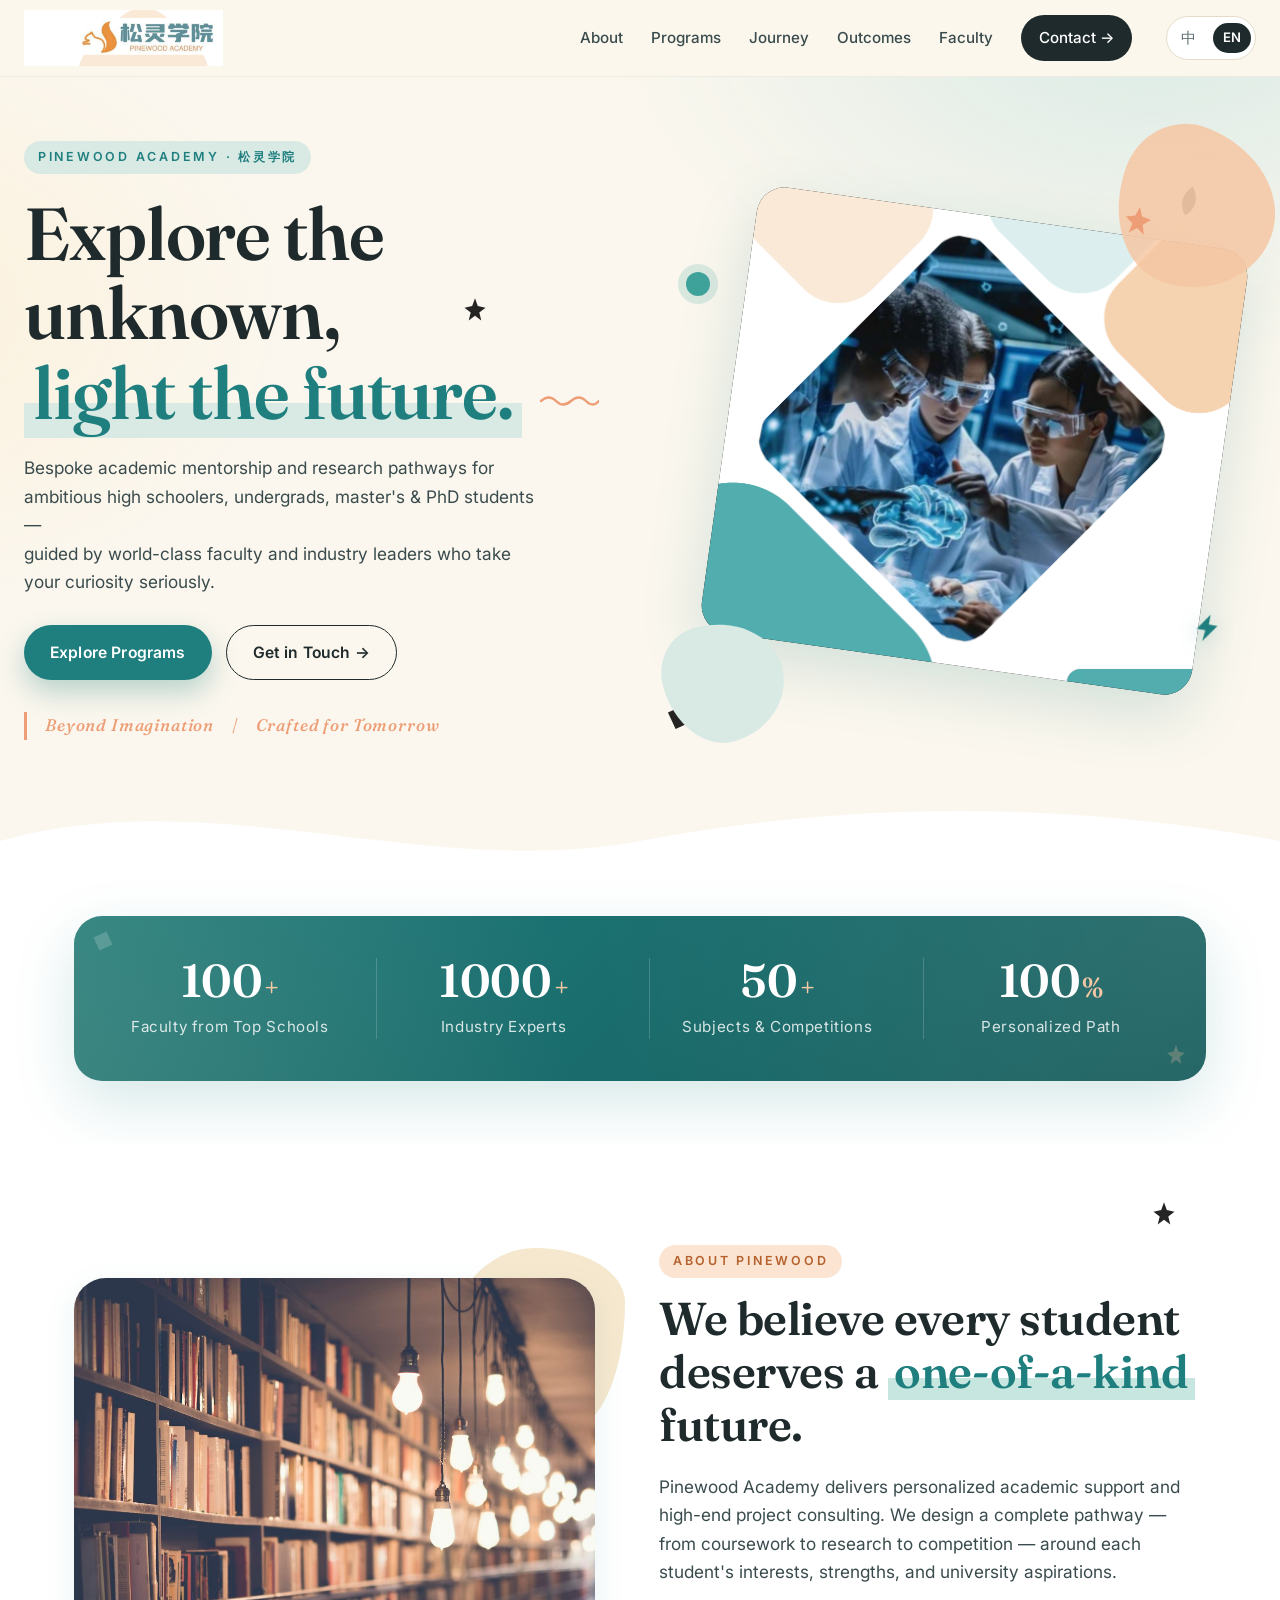
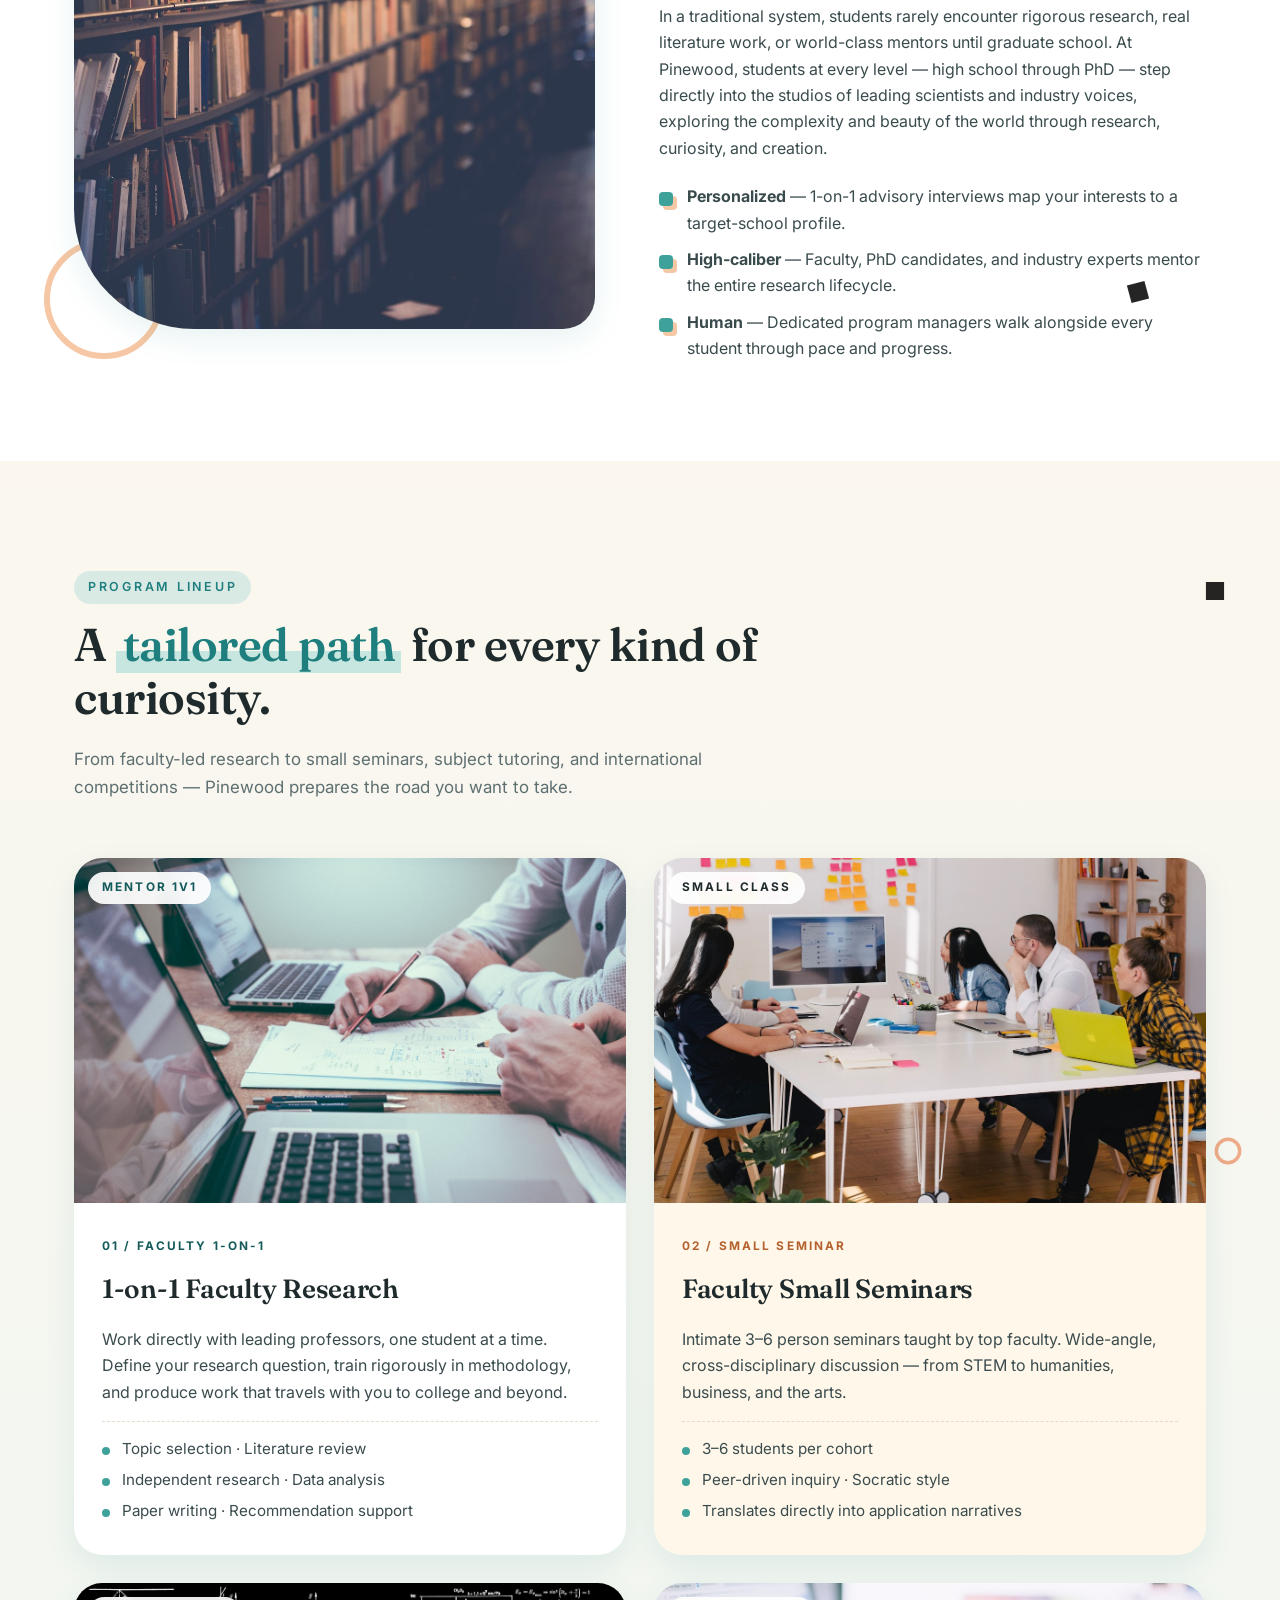
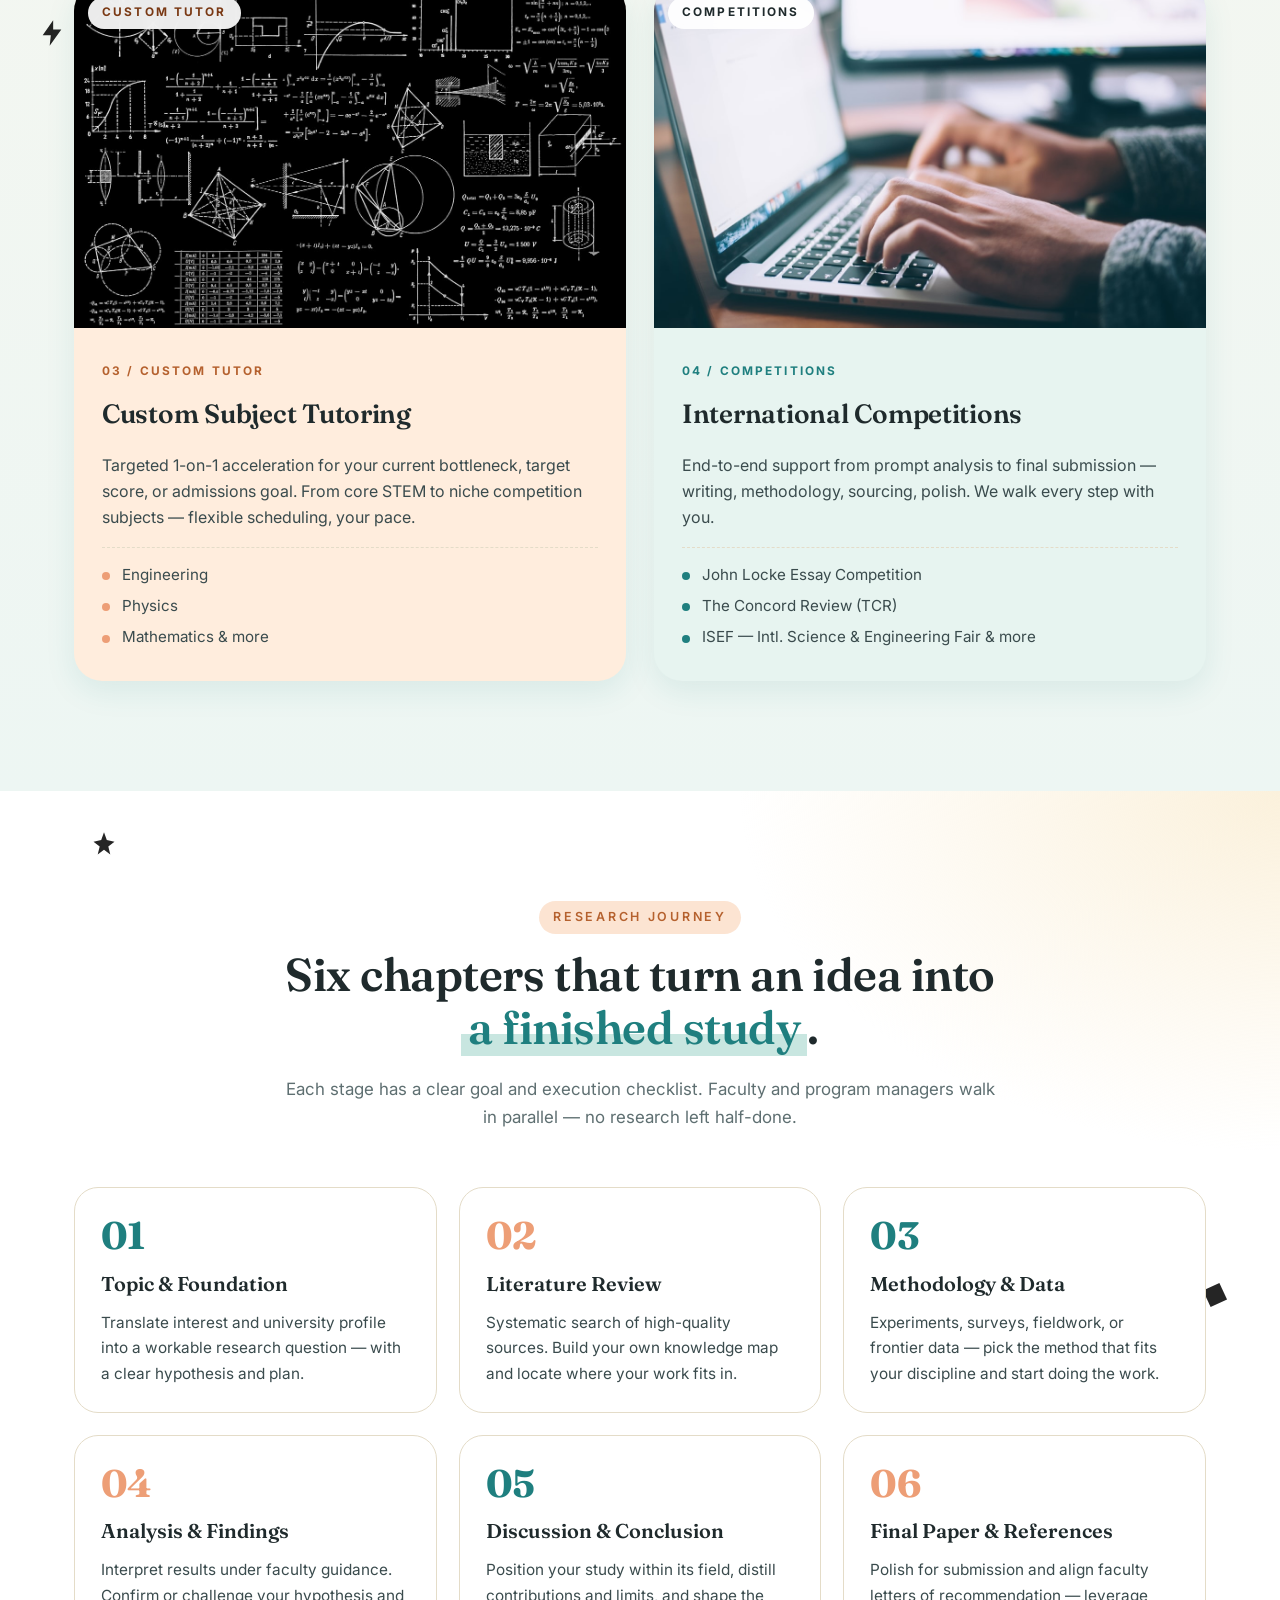
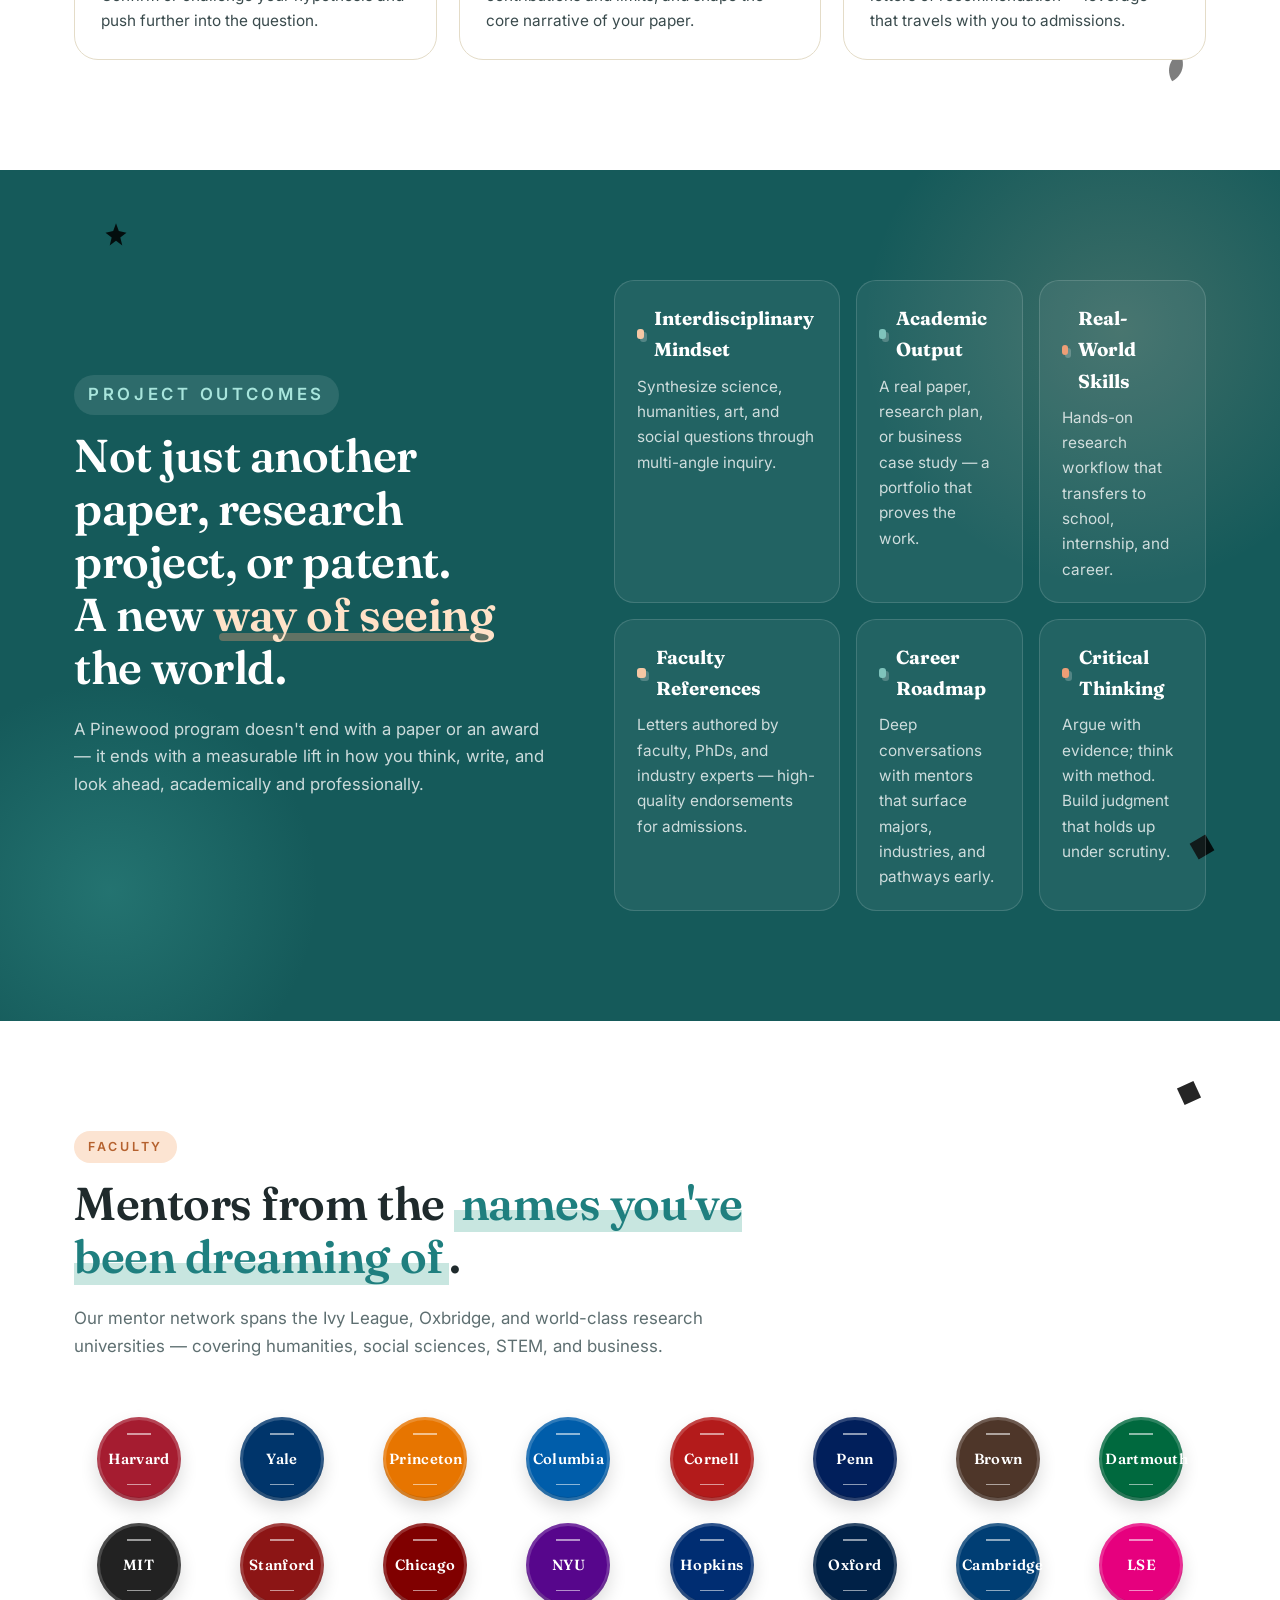
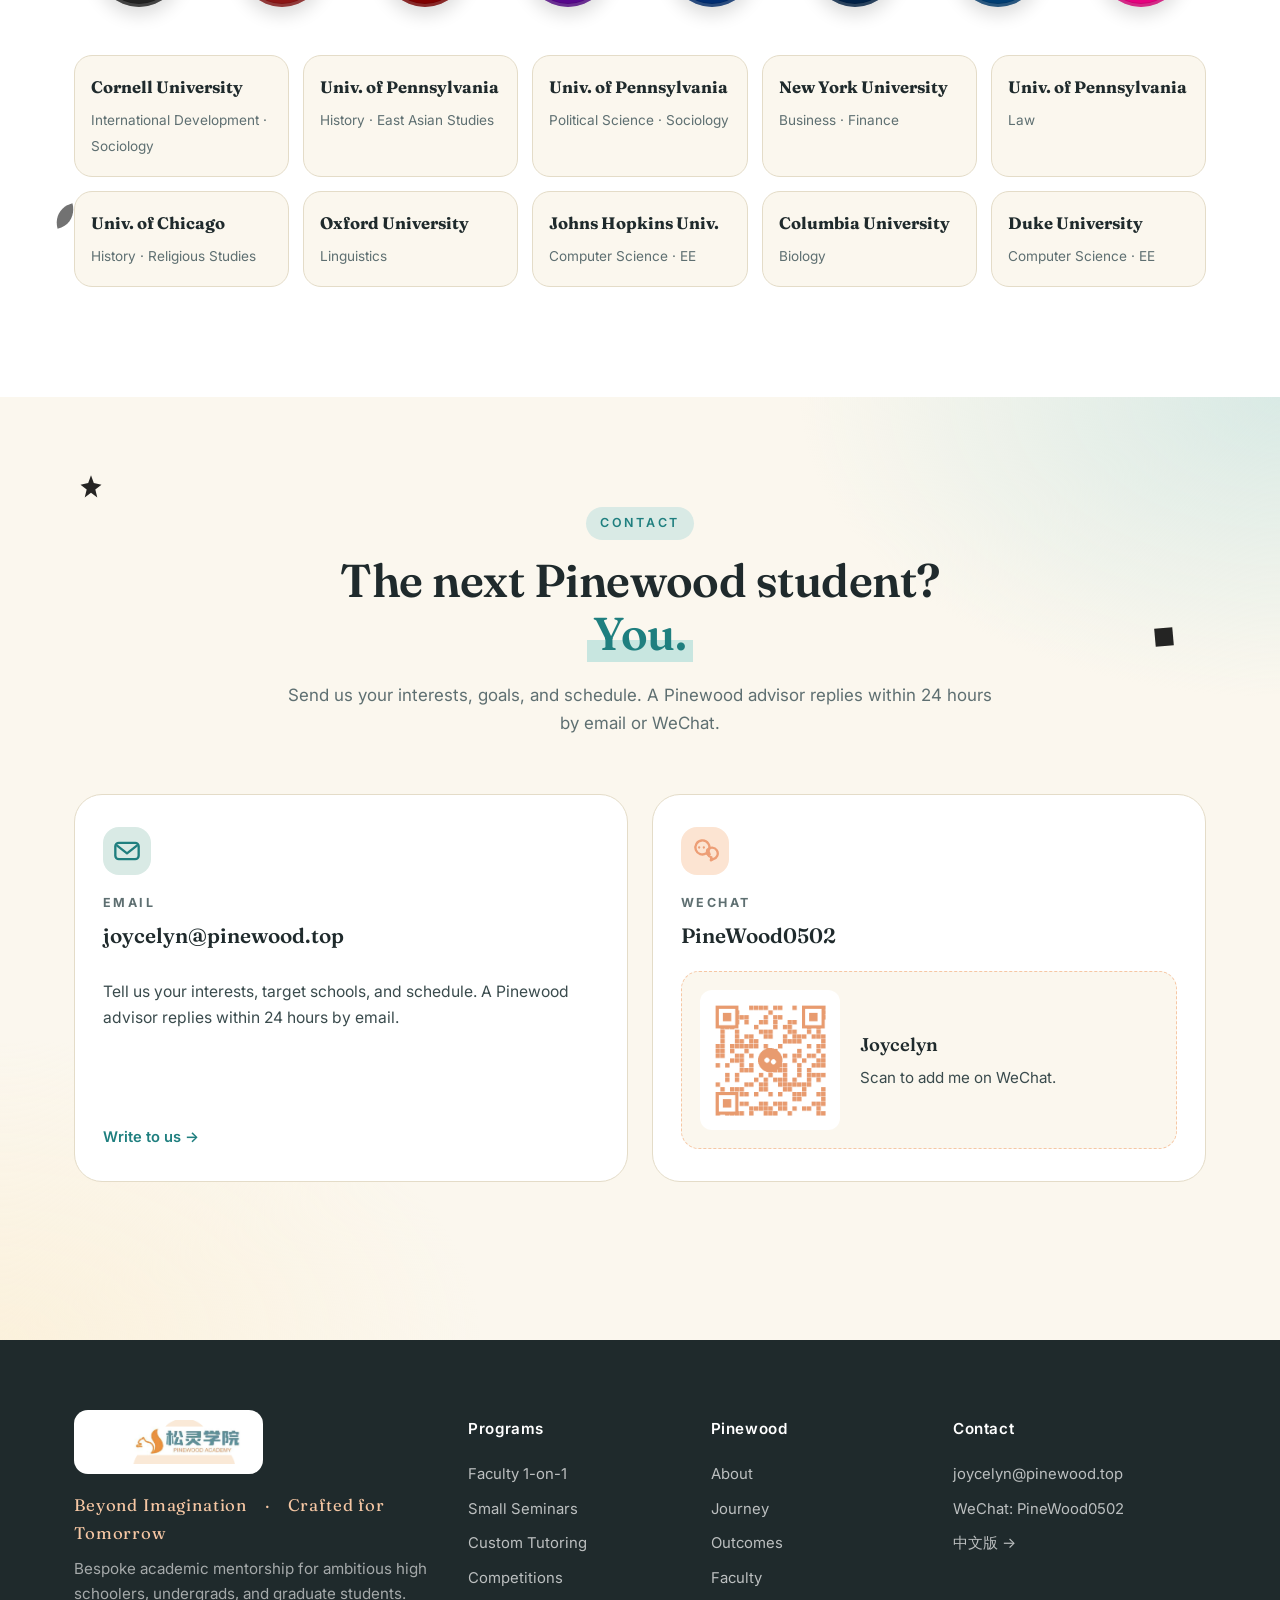
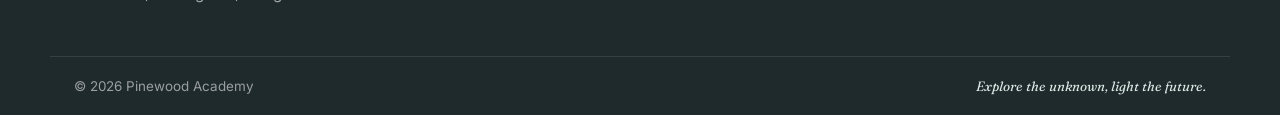
==== english.html @ 0fe0331c "Outcomes copy: broaden output examples (paper / research project / patent) and tagline mention (pape" ====
<!doctype html>
<html lang="en">
<head>
  <meta charset="utf-8" />
  <meta name="viewport" content="width=device-width, initial-scale=1" />
  <title>Pinewood Academy — Beyond Imagination · Crafted for Tomorrow</title>
  <meta name="description" content="Pinewood Academy offers bespoke academic mentorship for ambitious high schoolers, undergrads, master's, and PhD students: 1-on-1 faculty research, small seminars, custom subject tutoring (Engineering, Physics, Mathematics), and international competitions (John Locke, TCR, ISEF)." />
  <link rel="preconnect" href="https://fonts.googleapis.com">
  <link rel="preconnect" href="https://fonts.gstatic.com" crossorigin>
  <link rel="stylesheet" href="https://fonts.googleapis.com/css2?family=Fraunces:opsz,wght@9..144,400;9..144,500;9..144,600;9..144,700&family=Inter:wght@400;500;600;700&display=swap">
  <link rel="stylesheet" href="styles.css">
</head>
<body class="en">

<!-- shared decorative SVG library -->
<svg width="0" height="0" style="position:absolute" aria-hidden="true">
  <defs>
    <symbol id="dia" viewBox="0 0 24 24"><path d="M12 1 L23 12 L12 23 L1 12 Z"/></symbol>
    <symbol id="star" viewBox="0 0 24 24"><path d="M12 2l2.4 6.5L21 10l-5.3 4.2L17.4 21 12 17 6.6 21l1.7-6.8L3 10l6.6-1.5z"/></symbol>
    <symbol id="ring" viewBox="0 0 24 24"><circle cx="12" cy="12" r="10" fill="none" stroke-width="3"/></symbol>
    <symbol id="squig" viewBox="0 0 60 14"><path d="M2 7 Q 10 0, 17 7 T 32 7 T 47 7 T 60 7" stroke-width="2.4" fill="none" stroke-linecap="round"/></symbol>
    <symbol id="bolt" viewBox="0 0 24 24"><path d="M13 1 L4 14 H11 L10 23 L20 9 H13 Z"/></symbol>
    <symbol id="leaf" viewBox="0 0 24 24"><path d="M3 21 C 3 9, 12 3, 21 3 C 21 12, 15 21, 3 21 Z"/></symbol>
  </defs>
</svg>

<!-- ============== NAV ============== -->
<header class="nav" id="nav">
  <div class="nav__inner">
    <a href="#top" class="nav__logo" aria-label="Pinewood Academy">
      <img src="assets/logo-original.png" alt="Pinewood Academy" />
    </a>
    <nav class="nav__links" aria-label="Main navigation">
      <a href="#about">About</a>
      <a href="#programs">Programs</a>
      <a href="#process">Journey</a>
      <a href="#outcomes">Outcomes</a>
      <a href="#faculty">Faculty</a>
      <a href="#contact" class="nav__cta">Contact →</a>
      <div class="lang">
        <a href="index.html" class="lang__alt">中</a>
        <span class="lang__cur">EN</span>
      </div>
    </nav>
    <button class="nav__burger" aria-label="Menu" aria-controls="mobileMenu" aria-expanded="false">
      <span></span><span></span><span></span>
    </button>
  </div>
  <nav class="nav__mobile" id="mobileMenu" hidden>
    <a href="#about">About</a>
    <a href="#programs">Programs</a>
    <a href="#process">Journey</a>
    <a href="#outcomes">Outcomes</a>
    <a href="#faculty">Faculty</a>
    <a href="#contact" class="nav__cta">Contact</a>
    <a href="index.html" class="lang-m">中文版 →</a>
  </nav>
</header>

<a id="top"></a>

<!-- ============== HERO ============== -->
<section class="hero">
  <svg class="sc sc-1" aria-hidden="true"><use href="#dia"/></svg>
  <svg class="sc sc-2" aria-hidden="true"><use href="#star"/></svg>
  <svg class="sc sc-4" aria-hidden="true"><use href="#dia"/></svg>
  <svg class="sc sc-5" aria-hidden="true"><use href="#leaf"/></svg>

  <div class="hero__inner">
    <div class="hero__copy">
      <p class="eyebrow">Pinewood Academy · 松灵学院</p>
      <h1 class="hero__title">
        Explore the unknown,<br/>
        <span class="hero__highlight">light the future.</span>
        <svg class="hl-squig" aria-hidden="true"><use href="#squig"/></svg>
      </h1>
      <p class="hero__sub">
        Bespoke academic mentorship and research pathways for ambitious high schoolers, undergrads, master's &amp; PhD students —<br/>
        guided by world-class faculty and industry leaders who take your curiosity seriously.
      </p>
      <div class="hero__cta">
        <a href="#programs" class="btn btn--primary">Explore Programs</a>
        <a href="#contact" class="btn btn--ghost">Get in Touch →</a>
      </div>
      <div class="hero__tag">Beyond Imagination　|　Crafted for Tomorrow</div>
    </div>

    <div class="hero__media">
      <div class="hero__diamond">
        <img src="assets/hero-science.png" alt="Pinewood students exploring a research lab" />
      </div>
      <span class="shape shape--blob blob-1" aria-hidden="true"></span>
      <span class="shape shape--blob blob-2" aria-hidden="true"></span>
      <span class="shape shape--circle circle-1" aria-hidden="true"></span>
      <svg class="shape shape--star" aria-hidden="true" viewBox="0 0 24 24"><path d="M12 2l2.4 6.5L21 10l-5.3 4.2L17.4 21 12 17 6.6 21l1.7-6.8L3 10l6.6-1.5z"/></svg>
      <svg class="shape shape--bolt" aria-hidden="true"><use href="#bolt"/></svg>
    </div>
  </div>

  <svg class="hero__wave" viewBox="0 0 1440 80" preserveAspectRatio="none" aria-hidden="true">
    <path d="M0 60 C 240 0, 480 100, 720 60 S 1200 20, 1440 60 L1440 80 L0 80 Z" />
  </svg>
</section>

<!-- ============== STATS BAND ============== -->
<section class="stats">
  <div class="container">
    <div class="stats__grid">
      <svg class="stats__deco s-d-1" aria-hidden="true"><use href="#dia"/></svg>
      <svg class="stats__deco s-d-2" aria-hidden="true"><use href="#star"/></svg>

      <div class="stat">
        <div class="stat__num">100<span>+</span></div>
        <div class="stat__lbl">Faculty from Top Schools</div>
      </div>
      <div class="stat">
        <div class="stat__num">1000<span>+</span></div>
        <div class="stat__lbl">Industry Experts</div>
      </div>
      <div class="stat">
        <div class="stat__num">50<span>+</span></div>
        <div class="stat__lbl">Subjects &amp; Competitions</div>
      </div>
      <div class="stat">
        <div class="stat__num">100<span>%</span></div>
        <div class="stat__lbl">Personalized Path</div>
      </div>
    </div>
  </div>
</section>

<!-- ============== ABOUT ============== -->
<section class="about" id="about">
  <svg class="sc sc-6" aria-hidden="true"><use href="#star"/></svg>
  <svg class="sc sc-7" aria-hidden="true"><use href="#dia"/></svg>
  <svg class="sc sc-8" aria-hidden="true"><use href="#squig"/></svg>

  <div class="container about__grid">
    <div class="about__media">
      <img src="assets/about-photo.jpg" alt="Pinewood Academy academic environment" class="about__photo" />
      <span class="shape shape--blob blob-3" aria-hidden="true"></span>
      <span class="shape shape--ring ring-1" aria-hidden="true"></span>
    </div>
    <div class="about__copy">
      <p class="eyebrow eyebrow--peach">About Pinewood</p>
      <h2 class="h2">We believe every student deserves a <span class="u-mark">one-of-a-kind</span> future.</h2>
      <p class="lead">
        Pinewood Academy delivers personalized academic support and high-end project consulting.
        We design a complete pathway — from coursework to research to competition — around each
        student's interests, strengths, and university aspirations.
      </p>
      <p>
        In a traditional system, students rarely encounter rigorous research, real literature work,
        or world-class mentors until graduate school. At Pinewood, students at every level —
        high school through PhD — step directly into the studios of leading scientists and industry
        voices, exploring the complexity and beauty of the world through research, curiosity, and creation.
      </p>
      <ul class="about__bullets">
        <li><strong>Personalized</strong> — 1-on-1 advisory interviews map your interests to a target-school profile.</li>
        <li><strong>High-caliber</strong> — Faculty, PhD candidates, and industry experts mentor the entire research lifecycle.</li>
        <li><strong>Human</strong> — Dedicated program managers walk alongside every student through pace and progress.</li>
      </ul>
    </div>
  </div>
</section>

<!-- ============== PROGRAMS ============== -->
<section class="programs" id="programs">
  <svg class="sc sc-9" aria-hidden="true"><use href="#dia"/></svg>
  <svg class="sc sc-10" aria-hidden="true"><use href="#bolt"/></svg>
  <svg class="sc sc-11" aria-hidden="true"><use href="#ring"/></svg>

  <div class="container">
    <header class="section-head">
      <p class="eyebrow">Program Lineup</p>
      <h2 class="h2">A <span class="u-mark">tailored path</span> for every kind of curiosity.</h2>
      <p class="section-head__sub">
        From faculty-led research to small seminars, subject tutoring, and international competitions —
        Pinewood prepares the road you want to take.
      </p>
    </header>

    <div class="programs__grid">
      <article class="card card--teal">
        <div class="card__media">
          <img src="assets/p-1v1.jpg" alt="One-on-one faculty mentorship" loading="lazy"/>
          <div class="card__chip">Mentor 1v1</div>
        </div>
        <div class="card__body">
          <span class="card__tag">01 / Faculty 1-on-1</span>
          <h3 class="card__title">1-on-1 Faculty Research</h3>
          <p>
            Work directly with leading professors, one student at a time. Define your research question,
            train rigorously in methodology, and produce work that travels with you to college and beyond.
          </p>
          <ul class="card__points">
            <li>Topic selection · Literature review</li>
            <li>Independent research · Data analysis</li>
            <li>Paper writing · Recommendation support</li>
          </ul>
        </div>
      </article>

      <article class="card card--cream">
        <div class="card__media">
          <img src="assets/p-class.jpg" alt="Small faculty-led seminar" loading="lazy"/>
          <div class="card__chip">Small Class</div>
        </div>
        <div class="card__body">
          <span class="card__tag">02 / Small Seminar</span>
          <h3 class="card__title">Faculty Small Seminars</h3>
          <p>
            Intimate 3–6 person seminars taught by top faculty. Wide-angle, cross-disciplinary discussion —
            from STEM to humanities, business, and the arts.
          </p>
          <ul class="card__points">
            <li>3–6 students per cohort</li>
            <li>Peer-driven inquiry · Socratic style</li>
            <li>Translates directly into application narratives</li>
          </ul>
        </div>
      </article>

      <article class="card card--peach">
        <div class="card__media">
          <img src="assets/p-tutor.jpg" alt="Custom subject tutoring" loading="lazy"/>
          <div class="card__chip">Custom Tutor</div>
        </div>
        <div class="card__body">
          <span class="card__tag">03 / Custom Tutor</span>
          <h3 class="card__title">Custom Subject Tutoring</h3>
          <p>
            Targeted 1-on-1 acceleration for your current bottleneck, target score, or admissions goal.
            From core STEM to niche competition subjects — flexible scheduling, your pace.
          </p>
          <ul class="card__points">
            <li>Engineering</li>
            <li>Physics</li>
            <li>Mathematics &amp; more</li>
          </ul>
        </div>
      </article>

      <article class="card card--mint">
        <div class="card__media">
          <img src="assets/p-essay.jpg" alt="International essay competitions" loading="lazy"/>
          <div class="card__chip">Competitions</div>
        </div>
        <div class="card__body">
          <span class="card__tag">04 / Competitions</span>
          <h3 class="card__title">International Competitions</h3>
          <p>
            End-to-end support from prompt analysis to final submission — writing, methodology, sourcing,
            polish. We walk every step with you.
          </p>
          <ul class="card__points">
            <li>John Locke Essay Competition</li>
            <li>The Concord Review (TCR)</li>
            <li>ISEF — Intl. Science &amp; Engineering Fair &amp; more</li>
          </ul>
        </div>
      </article>
    </div>
  </div>
</section>

<!-- ============== PROCESS ============== -->
<section class="process" id="process">
  <svg class="sc sc-12" aria-hidden="true"><use href="#star"/></svg>
  <svg class="sc sc-13" aria-hidden="true"><use href="#leaf"/></svg>
  <svg class="sc sc-14" aria-hidden="true"><use href="#dia"/></svg>

  <div class="container">
    <header class="section-head section-head--center">
      <p class="eyebrow eyebrow--peach">Research Journey</p>
      <h2 class="h2">Six chapters that turn an idea into <span class="u-mark">a finished study</span>.</h2>
      <p class="section-head__sub">
        Each stage has a clear goal and execution checklist. Faculty and program managers walk in
        parallel — no research left half-done.
      </p>
    </header>

    <ol class="steps">
      <li class="step">
        <span class="step__num">01</span>
        <h4>Topic &amp; Foundation</h4>
        <p>Translate interest and university profile into a workable research question — with a clear hypothesis and plan.</p>
      </li>
      <li class="step">
        <span class="step__num">02</span>
        <h4>Literature Review</h4>
        <p>Systematic search of high-quality sources. Build your own knowledge map and locate where your work fits in.</p>
      </li>
      <li class="step">
        <span class="step__num">03</span>
        <h4>Methodology &amp; Data</h4>
        <p>Experiments, surveys, fieldwork, or frontier data — pick the method that fits your discipline and start doing the work.</p>
      </li>
      <li class="step">
        <span class="step__num">04</span>
        <h4>Analysis &amp; Findings</h4>
        <p>Interpret results under faculty guidance. Confirm or challenge your hypothesis and push further into the question.</p>
      </li>
      <li class="step">
        <span class="step__num">05</span>
        <h4>Discussion &amp; Conclusion</h4>
        <p>Position your study within its field, distill contributions and limits, and shape the core narrative of your paper.</p>
      </li>
      <li class="step">
        <span class="step__num">06</span>
        <h4>Final Paper &amp; References</h4>
        <p>Polish for submission and align faculty letters of recommendation — leverage that travels with you to admissions.</p>
      </li>
    </ol>
  </div>
</section>

<!-- ============== OUTCOMES (6 cards 3x2) ============== -->
<section class="outcomes" id="outcomes">
  <svg class="sc sc-15" aria-hidden="true"><use href="#star"/></svg>
  <svg class="sc sc-16" aria-hidden="true"><use href="#dia"/></svg>

  <div class="container outcomes__grid">
    <div class="outcomes__intro">
      <p class="eyebrow">Project Outcomes</p>
      <h2 class="h2">Not just another paper, research project, or patent.<br/>A new <span class="u-mark-light">way of seeing</span> the world.</h2>
      <p>
        A Pinewood program doesn't end with a paper or an award — it ends with a measurable lift
        in how you think, write, and look ahead, academically and professionally.
      </p>
    </div>

    <div class="outcomes__cards">
      <div class="oc"><h4>Interdisciplinary Mindset</h4><p>Synthesize science, humanities, art, and social questions through multi-angle inquiry.</p></div>
      <div class="oc"><h4>Academic Output</h4><p>A real paper, research plan, or business case study — a portfolio that proves the work.</p></div>
      <div class="oc"><h4>Real-World Skills</h4><p>Hands-on research workflow that transfers to school, internship, and career.</p></div>
      <div class="oc"><h4>Faculty References</h4><p>Letters authored by faculty, PhDs, and industry experts — high-quality endorsements for admissions.</p></div>
      <div class="oc"><h4>Career Roadmap</h4><p>Deep conversations with mentors that surface majors, industries, and pathways early.</p></div>
      <div class="oc"><h4>Critical Thinking</h4><p>Argue with evidence; think with method. Build judgment that holds up under scrutiny.</p></div>
    </div>
  </div>
</section>

<!-- ============== FACULTY ============== -->
<section class="faculty" id="faculty">
  <svg class="sc sc-17" aria-hidden="true"><use href="#dia"/></svg>
  <svg class="sc sc-18" aria-hidden="true"><use href="#leaf"/></svg>

  <div class="container">
    <header class="section-head">
      <p class="eyebrow eyebrow--peach">Faculty</p>
      <h2 class="h2">Mentors from the <span class="u-mark">names you've been dreaming of</span>.</h2>
      <p class="section-head__sub">
        Our mentor network spans the Ivy League, Oxbridge, and world-class research universities —
        covering humanities, social sciences, STEM, and business.
      </p>
    </header>

    <div class="schools-grid">
      <div class="school" style="--c:#A51C30"><div class="school__crest"><span>Harvard</span></div></div>
      <div class="school" style="--c:#00356B"><div class="school__crest"><span>Yale</span></div></div>
      <div class="school" style="--c:#E77500"><div class="school__crest"><span>Princeton</span></div></div>
      <div class="school" style="--c:#005DAA"><div class="school__crest"><span>Columbia</span></div></div>
      <div class="school" style="--c:#B31B1B"><div class="school__crest"><span>Cornell</span></div></div>
      <div class="school" style="--c:#011F5B"><div class="school__crest"><span>Penn</span></div></div>
      <div class="school" style="--c:#4E3629"><div class="school__crest"><span>Brown</span></div></div>
      <div class="school" style="--c:#00693E"><div class="school__crest"><span>Dartmouth</span></div></div>
      <div class="school" style="--c:#222"><div class="school__crest"><span>MIT</span></div></div>
      <div class="school" style="--c:#8C1515"><div class="school__crest"><span>Stanford</span></div></div>
      <div class="school" style="--c:#800000"><div class="school__crest"><span>Chicago</span></div></div>
      <div class="school" style="--c:#57068C"><div class="school__crest"><span>NYU</span></div></div>
      <div class="school" style="--c:#002D72"><div class="school__crest"><span>Hopkins</span></div></div>
      <div class="school" style="--c:#002147"><div class="school__crest"><span>Oxford</span></div></div>
      <div class="school" style="--c:#003E74"><div class="school__crest"><span>Cambridge</span></div></div>
      <div class="school" style="--c:#E6007E"><div class="school__crest"><span>LSE</span></div></div>
    </div>

    <div class="faculty__strip">
      <div class="fchip"><b>Cornell University</b><span>International Development · Sociology</span></div>
      <div class="fchip"><b>Univ. of Pennsylvania</b><span>History · East Asian Studies</span></div>
      <div class="fchip"><b>Univ. of Pennsylvania</b><span>Political Science · Sociology</span></div>
      <div class="fchip"><b>New York University</b><span>Business · Finance</span></div>
      <div class="fchip"><b>Univ. of Pennsylvania</b><span>Law</span></div>
      <div class="fchip"><b>Univ. of Chicago</b><span>History · Religious Studies</span></div>
      <div class="fchip"><b>Oxford University</b><span>Linguistics</span></div>
      <div class="fchip"><b>Johns Hopkins Univ.</b><span>Computer Science · EE</span></div>
      <div class="fchip"><b>Columbia University</b><span>Biology</span></div>
      <div class="fchip"><b>Duke University</b><span>Computer Science · EE</span></div>
    </div>
  </div>
</section>

<!-- ============== CONTACT ============== -->
<section class="contact" id="contact">
  <svg class="sc sc-19" aria-hidden="true"><use href="#star"/></svg>
  <svg class="sc sc-20" aria-hidden="true"><use href="#dia"/></svg>
  <svg class="sc sc-21" aria-hidden="true"><use href="#ring"/></svg>

  <div class="container">
    <header class="section-head section-head--center">
      <p class="eyebrow">Contact</p>
      <h2 class="h2">The next Pinewood student?<br/><span class="u-mark">You.</span></h2>
      <p class="section-head__sub">
        Send us your interests, goals, and schedule. A Pinewood advisor replies within 24 hours
        by email or WeChat.
      </p>
    </header>

    <div class="contact__layout">
      <a class="cc cc--email cc--lg" href="mailto:joycelyn@pinewood.top">
        <svg viewBox="0 0 24 24" class="cc__ico" aria-hidden="true">
          <rect x="2" y="5" width="20" height="14" rx="3" fill="none" stroke="currentColor" stroke-width="2"/>
          <path d="M3 7 L12 14 L21 7" fill="none" stroke="currentColor" stroke-width="2" stroke-linejoin="round"/>
        </svg>
        <span class="cc__lbl">Email</span>
        <span class="cc__val">joycelyn@pinewood.top</span>
        <p class="cc__desc">Tell us your interests, target schools, and schedule. A Pinewood advisor replies within 24 hours by email.</p>
        <span class="cc__cta">Write to us →</span>
      </a>

      <div class="cc cc--wechat cc--lg">
        <svg viewBox="0 0 24 24" class="cc__ico" aria-hidden="true">
          <path d="M9 3a6 6 0 1 0 4 11l3 1-1-3a6 6 0 0 0-6-9z" fill="none" stroke="currentColor" stroke-width="2" stroke-linejoin="round"/>
          <circle cx="7" cy="9" r="1" fill="currentColor"/><circle cx="11" cy="9" r="1" fill="currentColor"/>
          <path d="M14 11a5 5 0 1 1 5 8l-2 1 .5-2.5A5 5 0 0 1 14 11z" fill="none" stroke="currentColor" stroke-width="2" stroke-linejoin="round"/>
        </svg>
        <span class="cc__lbl">WeChat</span>
        <span class="cc__val">PineWood0502</span>
        <div class="cc__qr">
          <div class="cc__qr-img">
            <img src="assets/wechat-qr.png" alt="Pinewood Academy WeChat QR" onerror="this.style.display='none'; this.parentNode.classList.add('cc__qr-placeholder')" />
          </div>
          <div class="cc__qr-hint">
            <strong>Joycelyn</strong>
            <span>Scan to add me on WeChat.</span>
          </div>
        </div>
      </div>
    </div>
  </div>
</section>

<!-- ============== FOOTER ============== -->
<footer class="footer">
  <div class="container footer__grid">
    <div class="footer__brand">
      <img src="assets/logo-original.png" alt="Pinewood Academy logo" />
      <p class="footer__tag">Beyond Imagination　·　Crafted for Tomorrow</p>
      <p class="footer__sm">Bespoke academic mentorship for ambitious high schoolers, undergrads, and graduate students.</p>
    </div>
    <div class="footer__col">
      <h5>Programs</h5>
      <a href="#programs">Faculty 1-on-1</a>
      <a href="#programs">Small Seminars</a>
      <a href="#programs">Custom Tutoring</a>
      <a href="#programs">Competitions</a>
    </div>
    <div class="footer__col">
      <h5>Pinewood</h5>
      <a href="#about">About</a>
      <a href="#process">Journey</a>
      <a href="#outcomes">Outcomes</a>
      <a href="#faculty">Faculty</a>
    </div>
    <div class="footer__col">
      <h5>Contact</h5>
      <a href="mailto:joycelyn@pinewood.top">joycelyn@pinewood.top</a>
      <a href="#contact">WeChat: PineWood0502</a>
      <a href="index.html">中文版 →</a>
    </div>
  </div>
  <div class="footer__bar">
    <span>© <span id="yr"></span> Pinewood Academy</span>
    <span class="footer__bar-r">Explore the unknown, light the future.</span>
  </div>
</footer>

<script src="script.js"></script>
</body>
</html>
---- styles.css ----
/* ============================================================
   Pinewood Academy · 松灵学院
   Palette drawn from the logo / product manual:
     - Deep teal      #1F7F7F
     - Mid teal       #4FA8A0
     - Mint pale      #CFE6E0
     - Cream          #F6E8CE
     - Peach          #ED9E76
     - Soft peach     #F6C7A4
     - Charcoal       #1F2A2C
     - Off-white      #FBF7EE
   ============================================================ */

:root{
  --teal-900:#155A5A;
  --teal-700:#1F7F7F;
  --teal-500:#3FA29A;
  --teal-300:#7FC3BC;
  --mint-100:#D9EAE5;
  --mint-50:#EDF6F3;
  --cream-200:#F6E8CE;
  --cream-100:#FBF1DC;
  --peach-500:#ED9E76;
  --peach-300:#F6C7A4;
  --ink-900:#1F2A2C;
  --ink-700:#3A4B4D;
  --ink-500:#5E6F71;
  --ink-300:#92A1A3;
  --paper:#FBF7EE;
  --white:#FFFFFF;
  --line: #E4DCC8;

  --shadow-1: 0 10px 30px rgba(31,127,127,0.10);
  --shadow-2: 0 22px 60px rgba(31,127,127,0.18);

  --radius-lg: 28px;
  --radius-md: 18px;
  --radius-sm: 12px;

  --font-sans: "Inter","Noto Sans SC","PingFang SC","Microsoft YaHei",system-ui,-apple-system,sans-serif;
  --font-serif:"Fraunces","Noto Serif SC","Songti SC",Georgia,serif;
}

*{box-sizing:border-box}
html,body{margin:0;padding:0}
html{scroll-behavior:smooth}
body{
  font-family: var(--font-sans);
  color: var(--ink-900);
  background: var(--paper);
  font-size:16px;
  line-height:1.65;
  -webkit-font-smoothing:antialiased;
  overflow-x:hidden;
}
img{max-width:100%;display:block}
a{color:inherit;text-decoration:none}
ul,ol{margin:0;padding:0;list-style:none}
button{font:inherit;cursor:pointer;border:0;background:none;color:inherit}

.container{
  max-width:1180px;
  margin:0 auto;
  padding:0 24px;
  position:relative;
}

/* === typography === */
.eyebrow{
  display:inline-block;
  font-family:var(--font-sans);
  font-size:.78rem;
  letter-spacing:.22em;
  text-transform:uppercase;
  color:var(--teal-700);
  font-weight:600;
  margin:0 0 14px;
  padding:6px 14px;
  background:var(--mint-100);
  border-radius:999px;
}
.eyebrow--peach{
  color:#B5612E;
  background:#FCE4D2;
}
.h2{
  font-family:var(--font-serif);
  font-weight:600;
  font-size: clamp(2rem, 3.6vw, 3.1rem);
  line-height:1.15;
  letter-spacing:-.01em;
  margin:0 0 22px;
  color:var(--ink-900);
}
.lead{
  font-size:1.08rem;
  color:var(--ink-700);
  margin:0 0 14px;
}
p{ color: var(--ink-700); }

/* highlighted phrase */
.u-mark{
  color:var(--teal-700);
  background: linear-gradient(180deg, transparent 62%, #C8E6E0 62%);
  padding: 0 .14em;
  position:relative;
}
.u-mark-light{
  color: #FFE2C8;
  position:relative;
}
.u-mark-light::after{
  content:""; position:absolute; left:2%; right:2%; bottom: 4%;
  height:8px; background: rgba(237,158,118,.35); border-radius:8px;
  z-index:-1;
}

/* ===================== SHARED SCATTERED SHAPES ===================== */
.sc{
  position:absolute;
  pointer-events:none;
  opacity:.85;
  z-index:0;
}
.sc[href*="dia"],.sc[xlink\:href*="dia"],
svg.sc{ width:28px;height:28px}

/* hero squig */
.hl-squig{
  display:inline-block;
  width: 60px; height: 14px;
  fill: none; stroke: var(--peach-500);
  margin-left: 4px;
  vertical-align: middle;
}

/* hero scatter positions */
.sc-1{ top: 8%;  left: 6%;   color: var(--peach-500); transform: rotate(15deg); width:24px;height:24px }
.sc-2{ top: 28%; left: 36%;  color: var(--teal-500);  width:20px;height:20px }
.sc-3{ top: 70%; left: 4%;   color: var(--peach-300); width:40px;height:40px; stroke: var(--peach-500); }
.sc-4{ top: 80%; left: 52%;  color: var(--teal-700);  width:18px;height:18px; transform: rotate(20deg)}
.sc-5{ top: 14%; right: 6%;  color: var(--teal-300);  width:36px;height:36px; transform: rotate(-30deg); opacity:.5}
/* about scatter */
.sc-6{ top: 6%;  right: 8%;  color: var(--peach-500); width:24px;height:24px}
.sc-7{ top: 80%; right: 10%; color: var(--teal-500);  width:18px;height:18px; transform: rotate(30deg)}
.sc-8{ top: 50%; left: 3%;   color: var(--peach-500); width:54px;height:14px; opacity:.6}
/* programs scatter */
.sc-9 { top: 6%;  right: 4%; color: var(--teal-700); width:22px;height:22px; transform: rotate(45deg)}
.sc-10{ top: 60%; left: 3%;  color: var(--peach-500); width:28px;height:28px}
.sc-11{ top: 35%; right: 3%; color: var(--peach-300); stroke: var(--peach-500); width:50px;height:50px}
/* process scatter */
.sc-12{ top: 4%;  left: 7%;  color: var(--peach-500); width:24px;height:24px}
.sc-13{ top: 88%; right: 7%; color: var(--teal-500); width:30px;height:30px; transform: rotate(-30deg); opacity:.5}
.sc-14{ top: 50%; right: 4%; color: var(--peach-500); width:18px;height:18px; transform: rotate(20deg)}
/* outcomes scatter (light shapes on dark bg) */
.sc-15{ top: 6%; left: 8%;  color: rgba(255,255,255,.18); width:30px;height:30px}
.sc-16{ top: 78%; right: 5%; color: rgba(246,199,164,.5); width:22px;height:22px; transform: rotate(15deg)}
/* faculty scatter */
.sc-17{ top: 6%; right: 6%; color: var(--peach-500); width:22px;height:22px; transform: rotate(20deg)}
.sc-18{ top: 80%; left: 4%; color: var(--teal-500); width:30px;height:30px; transform: rotate(-15deg); opacity:.55}
/* contact scatter */
.sc-19{ top: 8%;  left: 6%;  color: var(--peach-500); width:24px;height:24px}
.sc-20{ top: 24%; right: 8%; color: var(--teal-500);  width:18px;height:18px; transform: rotate(40deg)}
.sc-21{ top: 80%; left: 8%;  color: var(--peach-300); stroke: var(--peach-500); width:46px;height:46px}

/* ===================== NAV ===================== */
.nav{
  position:sticky;top:0;z-index:50;
  background: rgba(251,247,238,.85);
  backdrop-filter: saturate(160%) blur(14px);
  border-bottom: 1px solid rgba(31,42,44,.06);
}
.nav__inner{
  max-width:1280px;margin:0 auto;
  padding: 10px 24px;
  display:flex;align-items:center;gap:32px;
}
.nav__logo img{ height:56px; width:auto; display:block }
.nav__links{
  margin-left:auto;
  display:flex;align-items:center;gap:28px;
}
.nav__links a{
  font-size:.95rem;
  font-weight:500;
  color:var(--ink-700);
  position:relative;
  transition: color .2s;
}
.nav__links a:hover{ color:var(--teal-700)}
.nav__links a:not(.nav__cta):after{
  content:"";position:absolute;left:0;bottom:-6px;height:2px;
  width:0;background:var(--teal-500);transition:width .25s ease;
}
.nav__links a:not(.nav__cta):hover:after{ width:100%}
.nav__cta{
  background:var(--ink-900);
  color:#fff !important;
  padding:10px 18px;
  border-radius:999px;
  font-weight:600;
  transition: transform .2s, background .2s;
}
.nav__cta:hover{ background:var(--teal-700); transform: translateY(-1px); color:#fff }

/* Language switcher */
.lang{
  display:inline-flex; align-items:center; gap:6px;
  margin-left: 6px;
  padding: 4px;
  border: 1px solid var(--line);
  border-radius: 999px;
  background: #fff;
}
.lang__cur{
  padding: 4px 10px;
  border-radius: 999px;
  background: var(--ink-900);
  color: #fff;
  font-size: .82rem;
  font-weight: 600;
}
.lang__alt{
  padding: 4px 10px;
  border-radius: 999px;
  color: var(--ink-500) !important;
  font-size: .82rem;
  font-weight: 600;
  letter-spacing: .04em;
}
.lang__alt:hover{ color: var(--teal-700) !important;}
.lang__alt::after{ display:none !important;}

.lang-m{ color: var(--teal-700) !important; font-weight:600;}

.nav__burger{
  display:none;
  margin-left:auto;
  width:42px;height:42px;
  border-radius:12px;
  background:var(--mint-100);
}
.nav__burger span{
  display:block;width:18px;height:2px;background:var(--ink-900);
  margin:3px auto;border-radius:2px;transition:.25s;
}
.nav__mobile{
  display:none;
  flex-direction:column;
  background:#fff;border-top:1px solid var(--line);
  padding:14px 24px 22px;
}
.nav__mobile a{
  padding:12px 4px;font-size:1.05rem;font-weight:500;
  border-bottom:1px solid var(--line);
}
.nav__mobile a:last-child{border-bottom:0}

/* ===================== BUTTONS ===================== */
.btn{
  display:inline-flex;align-items:center;justify-content:center;gap:10px;
  padding:14px 26px;
  border-radius:999px;
  font-weight:600;
  font-size:.98rem;
  letter-spacing:.01em;
  transition: transform .2s ease, box-shadow .2s ease, background .2s ease, color .2s ease;
  white-space:nowrap;
}
.btn--primary{
  background:var(--teal-700); color:#fff;
  box-shadow: 0 12px 28px rgba(31,127,127,.30);
}
.btn--primary:hover{ background:var(--teal-900); transform: translateY(-2px); box-shadow: 0 16px 36px rgba(31,127,127,.36)}
.btn--ghost{
  background:transparent; color:var(--ink-900);
  border:1.5px solid var(--ink-900);
}
.btn--ghost:hover{ background:var(--ink-900); color:#fff }
.btn--block{ width:100%; padding:16px 22px; }
.btn--lg{ padding:18px 36px; font-size:1.05rem }

/* ===================== HERO ===================== */
.hero{
  position:relative;
  padding: 36px 0 120px;
  background:
    radial-gradient(900px 600px at 90% -10%, var(--mint-100) 0%, transparent 60%),
    radial-gradient(700px 500px at -10% 30%, var(--cream-100) 0%, transparent 60%),
    var(--paper);
  overflow:hidden;
}
.hero__inner{
  max-width:1280px;margin:0 auto;
  padding: 28px 24px 0;
  display:grid;
  grid-template-columns: 1.05fr .95fr;
  gap: 48px;
  align-items:center;
  position:relative; z-index:1;
}
.hero__title{
  font-family:var(--font-serif);
  font-weight:600;
  font-size: clamp(2.6rem, 6vw, 4.6rem);
  line-height:1.08;
  letter-spacing:-.015em;
  margin: 6px 0 22px;
  color: var(--ink-900);
}
.hero__highlight{
  color: var(--teal-700);
  background: linear-gradient(180deg, transparent 62%, var(--mint-100) 62%);
  padding: 0 .12em;
}
.hero__sub{
  font-size:1.08rem;
  color:var(--ink-700);
  max-width: 520px;
  margin:0 0 28px;
}
.hero__cta{
  display:flex;gap:14px;flex-wrap:wrap;
  margin-bottom:32px;
}
.hero__tag{
  display:inline-block;
  font-family:var(--font-serif);
  font-style:italic;
  letter-spacing:.05em;
  color:var(--peach-500);
  font-weight:500;
  padding-left:18px;
  border-left: 3px solid var(--peach-500);
  font-size: 1.05rem;
}

.hero__media{
  position:relative;
  aspect-ratio: 1/1;
}
.hero__diamond{
  position:absolute;
  inset: 10% 6% 10% 6%;
  border-radius: 28px;
  background:#000;
  overflow:hidden;
  transform: rotate(8deg);
  box-shadow: var(--shadow-2);
  transition: transform .6s ease;
}
.hero__diamond img{
  width:100%;height:100%;object-fit:cover;
  transform: rotate(-8deg) scale(1.18);
}
.hero__diamond:hover{ transform: rotate(6deg) scale(1.01); }

.hero__wave{
  position:absolute;bottom:-1px;left:0;width:100%;height:80px;
  fill:var(--white);
}

/* hero decorative shapes (inside media) */
.shape{ position:absolute; display:block; pointer-events:none }
.shape--blob{ border-radius: 38% 62% 55% 45% / 40% 50% 50% 60%; }
.shape--circle{ border-radius:50%; }
.blob-1{ width:160px;height:160px;background:var(--peach-300);top:-30px;right:-20px;opacity:.85; transform:rotate(20deg)}
.blob-2{ width:120px;height:120px;background:var(--mint-100);bottom:-20px;left:-30px; transform:rotate(-15deg)}
.circle-1{ width:24px;height:24px;background:var(--teal-500);top:20%;left:-8px; box-shadow: 0 0 0 8px rgba(63,162,154,.18)}
.shape--star{ width:34px;height:34px;fill:var(--peach-500); top:8%; right:18%; transform:rotate(8deg)}
.shape--bolt{
  width:30px;height:30px; fill:var(--teal-700);
  bottom:14%; right:6%; transform: rotate(10deg);
  filter: drop-shadow(0 4px 10px rgba(31,127,127,.3));
}

/* ===================== STATS ===================== */
.stats{
  background:var(--white);
  padding: 56px 0 64px;
}
.stats__grid{
  display:grid;grid-template-columns: repeat(4, 1fr);
  gap: 18px;
  border-radius: var(--radius-lg);
  background: linear-gradient(135deg, var(--teal-700), var(--teal-900));
  color:#fff;
  padding: 42px 28px;
  box-shadow: var(--shadow-2);
  position:relative; overflow:hidden;
}
.stats__grid::before{
  content:"";position:absolute;inset:-30%;
  background: radial-gradient(circle at 80% 20%, rgba(255,255,255,.10), transparent 40%),
              radial-gradient(circle at 10% 80%, rgba(246,199,164,.18), transparent 40%);
  pointer-events:none;
}
.stats__deco{
  position:absolute; pointer-events:none; opacity:.45;
  fill: rgba(255,255,255,.4);
}
.s-d-1{ top:14px; left:18px; width:22px;height:22px; transform: rotate(20deg)}
.s-d-2{ bottom:14px; right:18px; width:24px;height:24px; fill: rgba(246,199,164,.6)}

.stat{ text-align:center; position:relative; z-index:1}
.stat + .stat{ border-left: 1px solid rgba(255,255,255,.18); }
.stat__num{
  font-family:var(--font-serif);
  font-size: clamp(2rem, 3.6vw, 3.2rem);
  font-weight:600;
  letter-spacing:-.01em;
  line-height:1;
}
.stat__num span{ color:var(--peach-300); margin-left:2px; font-size:.6em}
.stat__lbl{
  margin-top:10px;
  font-size:.95rem;
  color: rgba(255,255,255,.82);
  letter-spacing:.04em;
}

/* ===================== ABOUT ===================== */
.about{ padding: 100px 0; background:var(--white); position:relative; overflow:hidden}
.about__grid{
  display:grid;
  grid-template-columns: 1fr 1.05fr;
  gap: 64px;
  align-items:center;
  position:relative; z-index:1;
}
.about__media{ position:relative; aspect-ratio: 4/5; }
.about__photo{
  width:100%;height:100%;object-fit:cover;
  border-radius: 32px 32px 32px 120px;
  box-shadow: var(--shadow-1);
}
.about__badge{
  position:absolute;
  right:-22px; bottom: 30px;
  background: var(--peach-500);
  color:#fff;
  padding: 18px 22px;
  border-radius: 18px;
  box-shadow: var(--shadow-2);
  z-index:2;
  transform: rotate(-4deg);
  transition: transform .3s;
}
.about__badge:hover{ transform: rotate(0deg) translateY(-2px)}
.about__badge b{
  display:block;
  font-family: var(--font-serif);
  font-style:italic;
  font-size: 1.1rem;
  letter-spacing:.04em;
  margin-bottom: 2px;
}
.about__badge span{
  display:block;
  font-size:.84rem;
  line-height:1.3;
  color: rgba(255,255,255,.92);
}

.about .blob-3{
  width:180px;height:180px;background:var(--cream-200);
  right:-30px;top:-30px;
  border-radius: 50% 50% 30% 70% / 60% 30% 70% 40%;
  z-index:-1;
}
.about .ring-1{
  width:120px;height:120px;border-radius:50%;
  border: 6px solid var(--peach-300);
  bottom:-30px;left:-30px;
  z-index:-1;
}
.about__bullets{
  margin-top: 22px;
  display:flex;flex-direction:column;gap:10px;
}
.about__bullets li{
  position:relative;padding-left: 28px;
  color: var(--ink-700);
}
.about__bullets li::before{
  content:"";position:absolute;left:0;top:9px;
  width:14px;height:14px;border-radius:4px;
  background: var(--teal-500);
  box-shadow: 4px 4px 0 var(--peach-300);
}

/* ===================== PROGRAMS ===================== */
.programs{
  padding: 110px 0;
  background: linear-gradient(180deg, var(--paper), var(--mint-50));
  position:relative;
  overflow:hidden;
}
.section-head{ max-width: 720px; margin: 0 0 56px; position:relative; z-index:1 }
.section-head--center{ margin: 0 auto 56px; text-align:center }
.section-head__sub{
  color: var(--ink-500);
  font-size: 1.06rem;
}

.programs__grid{
  display:grid;
  grid-template-columns: 1fr 1fr;
  gap: 28px;
  position:relative; z-index:1;
}
.card{
  border-radius: var(--radius-lg);
  overflow:hidden;
  background:#fff;
  box-shadow: var(--shadow-1);
  display:flex;flex-direction:column;
  transition: transform .35s ease, box-shadow .35s ease;
  position:relative;
}
.card:hover{ transform: translateY(-6px); box-shadow: var(--shadow-2); }
.card__media{
  aspect-ratio: 16/10;
  overflow:hidden;
  background:#000;
  position:relative;
}
.card__media img{ width:100%;height:100%;object-fit:cover; transition: transform .6s ease}
.card:hover .card__media img{ transform: scale(1.05); }
.card__chip{
  position:absolute;
  top: 14px; left: 14px;
  background: rgba(255,255,255,.92);
  color: var(--ink-900);
  font-size:.74rem;
  letter-spacing:.18em;
  text-transform: uppercase;
  font-weight:700;
  padding: 6px 14px;
  border-radius: 999px;
  backdrop-filter: blur(6px);
}
.card--teal .card__chip{ color: var(--teal-900)}
.card--peach .card__chip{ color: #7A3914 }

.card__body{ padding: 28px 28px 32px }
.card__tag{
  display:inline-block;
  font-size:.74rem;letter-spacing:.18em;text-transform:uppercase;
  color: var(--teal-700);font-weight:700;
  margin-bottom:10px;
}
.card__title{
  font-family:var(--font-serif);font-weight:600;
  font-size: 1.65rem; letter-spacing:-.01em;
  margin: 0 0 12px;
}
.card__points{
  margin-top:14px;display:flex;flex-direction:column;gap:6px;
  border-top:1px dashed var(--line);
  padding-top:14px;
}
.card__points li{
  font-size:.95rem;color:var(--ink-700);
  position:relative; padding-left: 20px;
}
.card__points li::before{
  content:"";position:absolute;left:0;top:.7em;
  width:8px;height:8px;border-radius:50%;background:var(--teal-500);
}
.card--teal .card__tag{ color:var(--teal-900)}
.card--cream{ background: #FFF8EA;}
.card--cream .card__tag{ color:#B5612E }
.card--peach{ background: #FFEDDD; }
.card--peach .card__tag{ color:#B5612E }
.card--peach .card__points li::before{ background: var(--peach-500); }
.card--mint{ background: #E7F4F0; }
.card--mint .card__points li::before{ background: var(--teal-700)}

/* ===================== PROCESS ===================== */
.process{
  padding: 110px 0;
  position:relative;
  overflow:hidden;
  background:
    radial-gradient(900px 600px at 100% 0%, var(--cream-100), transparent 60%),
    var(--white);
}
.steps{
  display:grid;
  grid-template-columns: repeat(3, 1fr);
  gap: 22px;
  counter-reset: stepcount;
  position:relative; z-index:1;
}
.step{
  background: var(--white);
  border:1px solid var(--line);
  border-radius: 24px;
  padding: 28px 26px 26px;
  position:relative;
  transition: transform .25s, border-color .25s, box-shadow .25s;
}
.step:hover{
  transform: translateY(-4px);
  border-color: var(--teal-500);
  box-shadow: var(--shadow-1);
}
.step__num{
  display:inline-block;
  font-family:var(--font-serif);font-weight:700;
  font-size: 2.4rem;line-height:1;
  color: var(--teal-700);
  letter-spacing:-.02em;
  margin-bottom:8px;
}
.step h4{
  font-family:var(--font-serif);
  font-size: 1.25rem; margin: 4px 0 10px;
  font-weight:600;
}
.step p{ font-size:.96rem; color:var(--ink-700); margin:0 }
.step:nth-child(2) .step__num,
.step:nth-child(4) .step__num,
.step:nth-child(6) .step__num{ color:var(--peach-500) }

/* ===================== OUTCOMES ===================== */
.outcomes{
  padding: 110px 0;
  background: var(--teal-900);
  color:#fff;
  position:relative;
  overflow:hidden;
}
.outcomes::before{
  content:"";position:absolute;
  width:520px;height:520px;border-radius:50%;
  background: radial-gradient(circle, rgba(246,199,164,.18), transparent 70%);
  top:-100px;right:-100px;
}
.outcomes::after{
  content:"";position:absolute;
  width:420px;height:420px;border-radius:50%;
  background: radial-gradient(circle, rgba(63,162,154,.35), transparent 70%);
  bottom:-80px;left:-100px;
}
.outcomes__grid{
  position:relative; z-index:1;
  display:grid;
  grid-template-columns: .9fr 1.1fr;
  gap: 56px;
  align-items:center;
}
.outcomes h2{ color:#fff;}
.outcomes .eyebrow{ background: rgba(255,255,255,.10); color:#A8E5DC}
.outcomes__intro p{ color: rgba(255,255,255,.78); font-size:1.05rem}

.outcomes__cards{
  display:grid;grid-template-columns: 1fr 1fr 1fr;
  gap: 16px;
}
.oc{
  background: rgba(255,255,255,.06);
  border: 1px solid rgba(255,255,255,.14);
  border-radius: 20px;
  padding: 22px 22px 20px;
  transition: transform .25s, background .25s;
}
.oc:hover{ transform: translateY(-4px); background: rgba(255,255,255,.10);}
.oc h4{
  font-family:var(--font-serif);font-size:1.18rem;
  margin: 0 0 8px; color:#fff;
  display:flex;align-items:center;gap:10px;
}
.oc h4::before{
  content:""; width:10px;height:10px;border-radius:3px;
  background: var(--peach-300);
  box-shadow: 3px 3px 0 rgba(255,255,255,.22);
}
.oc:nth-child(3n) h4::before{ background: var(--peach-500); }
.oc:nth-child(2) h4::before,
.oc:nth-child(5) h4::before{ background: var(--teal-300); }
.oc p{ margin:0; color: rgba(255,255,255,.78); font-size:.96rem}

/* ===================== FACULTY ===================== */
.faculty{
  padding: 110px 0;
  background: var(--white);
  position:relative;
  overflow:hidden;
}
.schools-grid{
  display:grid;
  grid-template-columns: repeat(8, 1fr);
  gap: 22px 14px;
  margin: 0 0 48px;
  position:relative; z-index:1;
}
.school{
  position:relative;
  display:flex; align-items:center; justify-content:center;
  text-align:center;
  transition: transform .3s ease;
}
.school:hover{ transform: translateY(-4px); }

/* Crest = circle in school's brand color, holding a refined wordmark */
.school__crest{
  position:relative;
  width: 84px; height: 84px;
  border-radius: 50%;
  background: var(--c, var(--teal-700));
  color:#fff;
  display:grid; place-items:center;
  box-shadow: 0 8px 18px rgba(0,0,0,.14),
              inset 0 -4px 0 rgba(0,0,0,.10),
              inset 0 0 0 3px rgba(255,255,255,.18);
  transition: box-shadow .3s ease;
}
.school__crest::before,
.school__crest::after{
  content:""; position:absolute; left:50%;
  width:24px; height:1.5px; background: rgba(255,255,255,.55);
  transform: translateX(-50%);
}
.school__crest::before{ top: 16px;}
.school__crest::after{ bottom: 16px;}
.school__crest span{
  font-family: var(--font-serif);
  font-weight: 600;
  font-size: .92rem;
  letter-spacing: .02em;
  line-height: 1;
  padding: 0 6px;
  text-align:center;
  white-space: nowrap;
}
.school:hover .school__crest{
  box-shadow: 0 14px 26px rgba(0,0,0,.20),
              inset 0 -4px 0 rgba(0,0,0,.10),
              inset 0 0 0 3px rgba(255,255,255,.28);
}

.faculty__strip{
  display:grid;
  grid-template-columns: repeat(5, 1fr);
  gap: 14px;
  margin-top: 16px;
  position:relative; z-index:1;
}
.fchip{
  background: var(--paper);
  border: 1px solid var(--line);
  border-radius: 18px;
  padding: 18px 16px;
  transition: transform .25s, box-shadow .25s, border-color .25s;
}
.fchip:hover{ transform: translateY(-3px); border-color: var(--teal-500); box-shadow: var(--shadow-1)}
.fchip b{
  display:block;
  font-family: var(--font-serif);
  font-size: 1.04rem;
  color:var(--ink-900);
  margin-bottom:4px;
}
.fchip span{ font-size:.85rem; color: var(--ink-500); }

/* ===================== CONTACT (static, no form) ===================== */
.contact{
  padding: 110px 0;
  position:relative;
  overflow:hidden;
  background:
    radial-gradient(800px 500px at 100% 0%, var(--mint-100), transparent 60%),
    radial-gradient(800px 500px at 0% 100%, var(--cream-100), transparent 60%),
    var(--paper);
}
.contact__layout{
  display:grid;
  grid-template-columns: 1fr 1fr;
  gap: 24px;
  align-items:stretch;
  margin: 0 0 48px;
  position:relative; z-index:1;
}

/* Larger contact card variant */
.cc--lg{
  padding: 34px 34px 32px;
  border-radius: var(--radius-lg);
  height: 100%;
}
.cc__desc{
  margin: 8px 0 22px;
  color: var(--ink-700);
  font-size: .98rem;
  z-index:1;
}

/* Embedded QR inside the WeChat card */
.cc__qr{
  display:flex;
  align-items:center;
  gap: 20px;
  padding: 18px;
  margin-top: auto;
  background: #FBF7EE;
  border: 1px dashed var(--peach-300);
  border-radius: 18px;
  position: relative; z-index:1;
}
.cc__qr-img{
  flex: 0 0 auto;
  width: 140px; height: 140px;
  background: #fff;
  border-radius: 12px;
  padding: 6px;
  overflow:hidden;
}
.cc__qr-img img{ width:100%; height:100%; object-fit:contain; }
.cc__qr-img.cc__qr-placeholder{
  background:
    repeating-linear-gradient(45deg, #E89B6F, #E89B6F 6px, #FBF7EE 6px, #FBF7EE 12px);
  display:flex; align-items:center; justify-content:center;
  text-align:center;
}
.cc__qr-img.cc__qr-placeholder::after{
  content:"QR";
  font-family: var(--font-serif);
  font-weight:700;
  color:#fff;
  background: var(--peach-500);
  padding: 6px 10px;
  border-radius: 8px;
}
.cc__qr-hint{
  display:flex; flex-direction:column; gap:4px;
  font-size:.95rem;
  color: var(--ink-700);
}
.cc__qr-hint strong{
  font-family: var(--font-serif);
  font-size: 1.15rem;
  font-weight: 600;
  color: var(--ink-900);
}
.cc{
  background: #fff;
  border: 1px solid var(--line);
  border-radius: var(--radius-lg);
  padding: 32px 28px;
  display:flex; flex-direction:column;
  gap: 6px;
  transition: transform .3s ease, box-shadow .3s ease, border-color .3s ease;
  position:relative;
  overflow:hidden;
}
.cc::before{
  content:""; position:absolute;
  inset:auto -40% -40% auto;
  width: 60%; aspect-ratio:1;
  border-radius: 50%;
  background: var(--mint-100);
  opacity: 0;
  transition: opacity .3s ease;
}
.cc:hover{
  transform: translateY(-6px);
  box-shadow: var(--shadow-2);
  border-color: var(--teal-500);
}
.cc:hover::before{ opacity:.7 }
.cc__ico{
  width:48px; height:48px;
  padding: 10px;
  background: var(--mint-100);
  color: var(--teal-700);
  border-radius: 16px;
  margin-bottom: 12px;
  transition: background .3s ease, color .3s ease;
  z-index:1;
}
.cc--wechat .cc__ico{ background: #FCE4D2; color: var(--peach-500)}
.cc--hours .cc__ico{ background: #F0EBDC; color: var(--ink-700)}
.cc:hover .cc__ico{ background: var(--teal-700); color: #fff }
.cc--wechat:hover .cc__ico{ background: var(--peach-500); color: #fff}

.cc__lbl{
  font-size: .78rem;
  letter-spacing: .2em;
  text-transform: uppercase;
  color: var(--ink-500);
  font-weight: 700;
  z-index:1;
}
.cc__val{
  font-family: var(--font-serif);
  font-size: 1.3rem;
  font-weight: 600;
  color: var(--ink-900);
  line-height: 1.25;
  margin: 4px 0 16px;
  z-index:1;
}
.cc__cta{
  margin-top: auto;
  font-size: .92rem;
  font-weight: 600;
  color: var(--teal-700);
  z-index:1;
}
.cc--wechat .cc__cta{ color: var(--peach-500); }
.cc--hours .cc__cta{ color: var(--ink-500); font-weight: 500; font-style: italic;}

.contact__cta-row{
  background: #fff;
  border: 1.5px dashed var(--peach-300);
  border-radius: 24px;
  padding: 30px 36px;
  display:flex;
  justify-content: space-between;
  align-items:center;
  gap: 24px;
  flex-wrap:wrap;
  position:relative; z-index:1;
}
.contact__cta-row p{
  margin:0;
  font-size: 1.06rem;
  color: var(--ink-900);
  max-width: 600px;
}

/* ===================== FOOTER ===================== */
.footer{
  background: var(--ink-900);
  color: rgba(255,255,255,.78);
  padding: 70px 0 0;
}
.footer__grid{
  display:grid;
  grid-template-columns: 1.4fr .8fr .8fr 1fr;
  gap: 40px;
  padding-bottom: 50px;
}
.footer__brand img{
  height: 64px;
  background:#fff;
  padding: 10px 16px;
  border-radius: 14px;
  width:auto;
  margin-bottom: 18px;
}
.footer__tag{
  font-family: var(--font-serif);
  color: var(--peach-300);
  letter-spacing:.05em;
  margin: 0 0 8px;
  font-size: 1.05rem;
}
.footer__sm{ color: rgba(255,255,255,.6); font-size:.95rem; margin:0 }
.footer__col h5{
  color:#fff; font-size:.95rem; font-weight:600;
  margin: 6px 0 16px; letter-spacing:.04em;
}
.footer__col a{
  display:block;
  font-size:.93rem;
  color: rgba(255,255,255,.7);
  padding: 5px 0;
  transition: color .15s, transform .15s;
}
.footer__col a:hover{ color:#fff; transform: translateX(2px)}
.footer__bar{
  border-top: 1px solid rgba(255,255,255,.10);
  padding: 18px 24px;
  display:flex;justify-content:space-between;align-items:center;
  font-size:.84rem;color: rgba(255,255,255,.55);
  max-width:1180px; margin:0 auto;
}
.footer__bar-r{ font-family: var(--font-serif); font-style:italic; color: var(--mint-100)}

/* ===================== REVEAL ANIM ===================== */
.reveal{
  opacity:0;
  transform: translateY(18px);
  transition: opacity .7s ease, transform .7s cubic-bezier(.22,.61,.36,1);
}
.reveal.in{ opacity:1; transform: none }

@media (prefers-reduced-motion: reduce){
  .reveal{ opacity:1; transform:none; transition:none }
  html{ scroll-behavior:auto }
}

/* ===================== RESPONSIVE ===================== */
@media (max-width: 980px){
  .nav__links{ display:none }
  .nav__burger{ display:block }
  .nav.is-open .nav__mobile{ display:flex }
  .hero{ padding: 16px 0 80px }
  .hero__inner{ grid-template-columns: 1fr; gap: 24px}
  .hero__media{ aspect-ratio: 4/3; max-width: 520px; margin: 0 auto}
  .stats__grid{ grid-template-columns: repeat(2, 1fr); gap: 22px 14px; padding: 30px 18px }
  .stat + .stat{ border-left: 0 }
  .stat:nth-child(odd){ border-right: 1px solid rgba(255,255,255,.16)}
  .about__grid,
  .outcomes__grid{ grid-template-columns: 1fr; gap: 40px }
  .about__media{ max-width: 460px; margin: 0 auto; aspect-ratio: 4/4}
  .about__badge{ right: 8%; bottom: 8%}
  .programs__grid{ grid-template-columns: 1fr; gap: 22px}
  .steps{ grid-template-columns: 1fr 1fr; }
  .outcomes__cards{ grid-template-columns: 1fr }
  .oc--5{ grid-column: span 1}
  .schools-grid{ grid-template-columns: repeat(4, 1fr); }
  .faculty__strip{ grid-template-columns: repeat(2, 1fr) }
  .contact__layout{ grid-template-columns: 1fr; gap: 18px;}
  .cc--lg{ padding: 26px 22px;}
  .cc__qr{ flex-direction: column; align-items: flex-start; gap: 14px;}
  .cc__qr-img{ width: 160px; height: 160px; margin: 0 auto;}
  .cc__qr-hint{ text-align: center; align-items: center; width:100%;}
  .contact__cta-row{ flex-direction: column; align-items: flex-start; padding: 24px;}
  .schools-grid{ grid-template-columns: repeat(4, 1fr); }
  .lang{ display:none }
  .footer__grid{ grid-template-columns: 1fr 1fr; gap: 30px}
  .footer__bar{ flex-direction:column; gap:8px; text-align:center}
}
@media (max-width: 560px){
  .stats__grid{ grid-template-columns: 1fr 1fr}
  .stat:nth-child(odd){ border-right:0 }
  .steps{ grid-template-columns: 1fr }
  .schools-grid{ grid-template-columns: repeat(3, 1fr); }
  .school__mono{ width: 48px; height: 48px; font-size: 1.2rem}
  .faculty__strip{ grid-template-columns: 1fr }
  .footer__grid{ grid-template-columns: 1fr }
  .h2{ font-size: 2rem }
  .container{ padding: 0 18px }
}
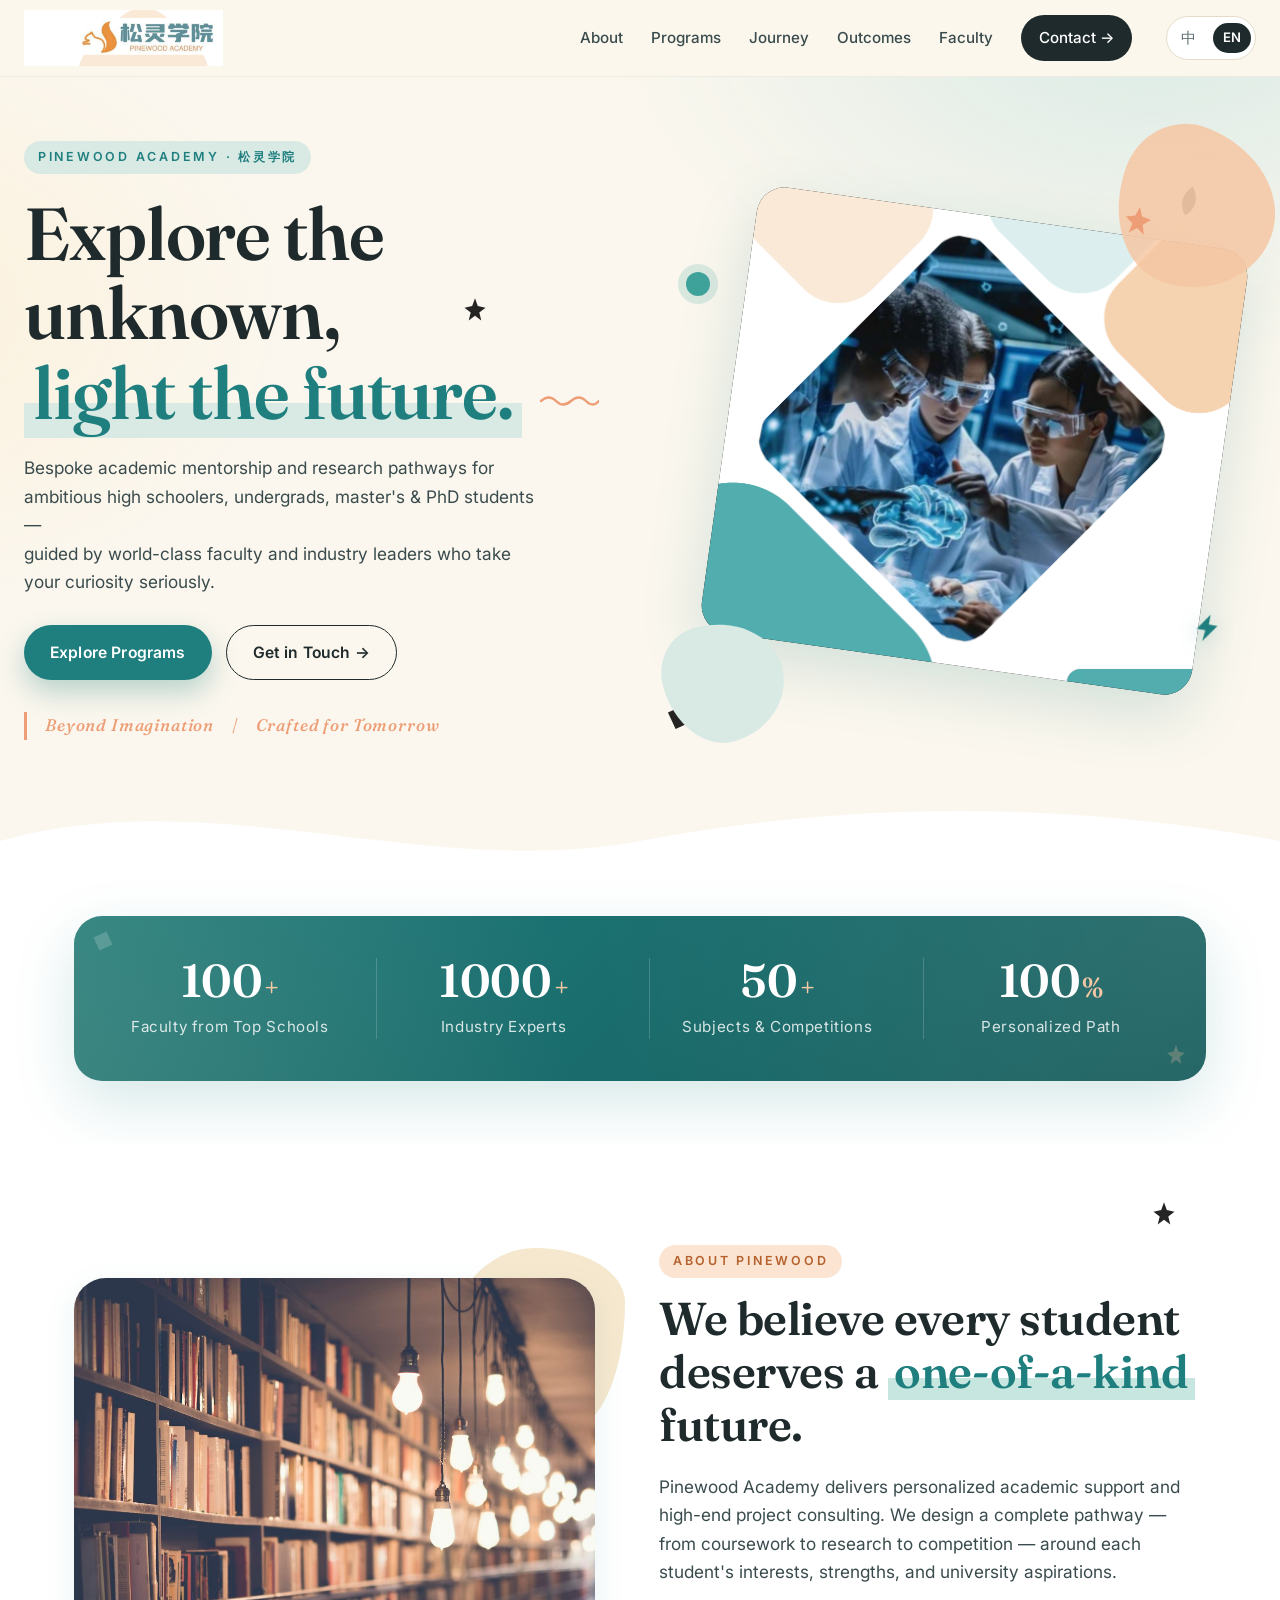
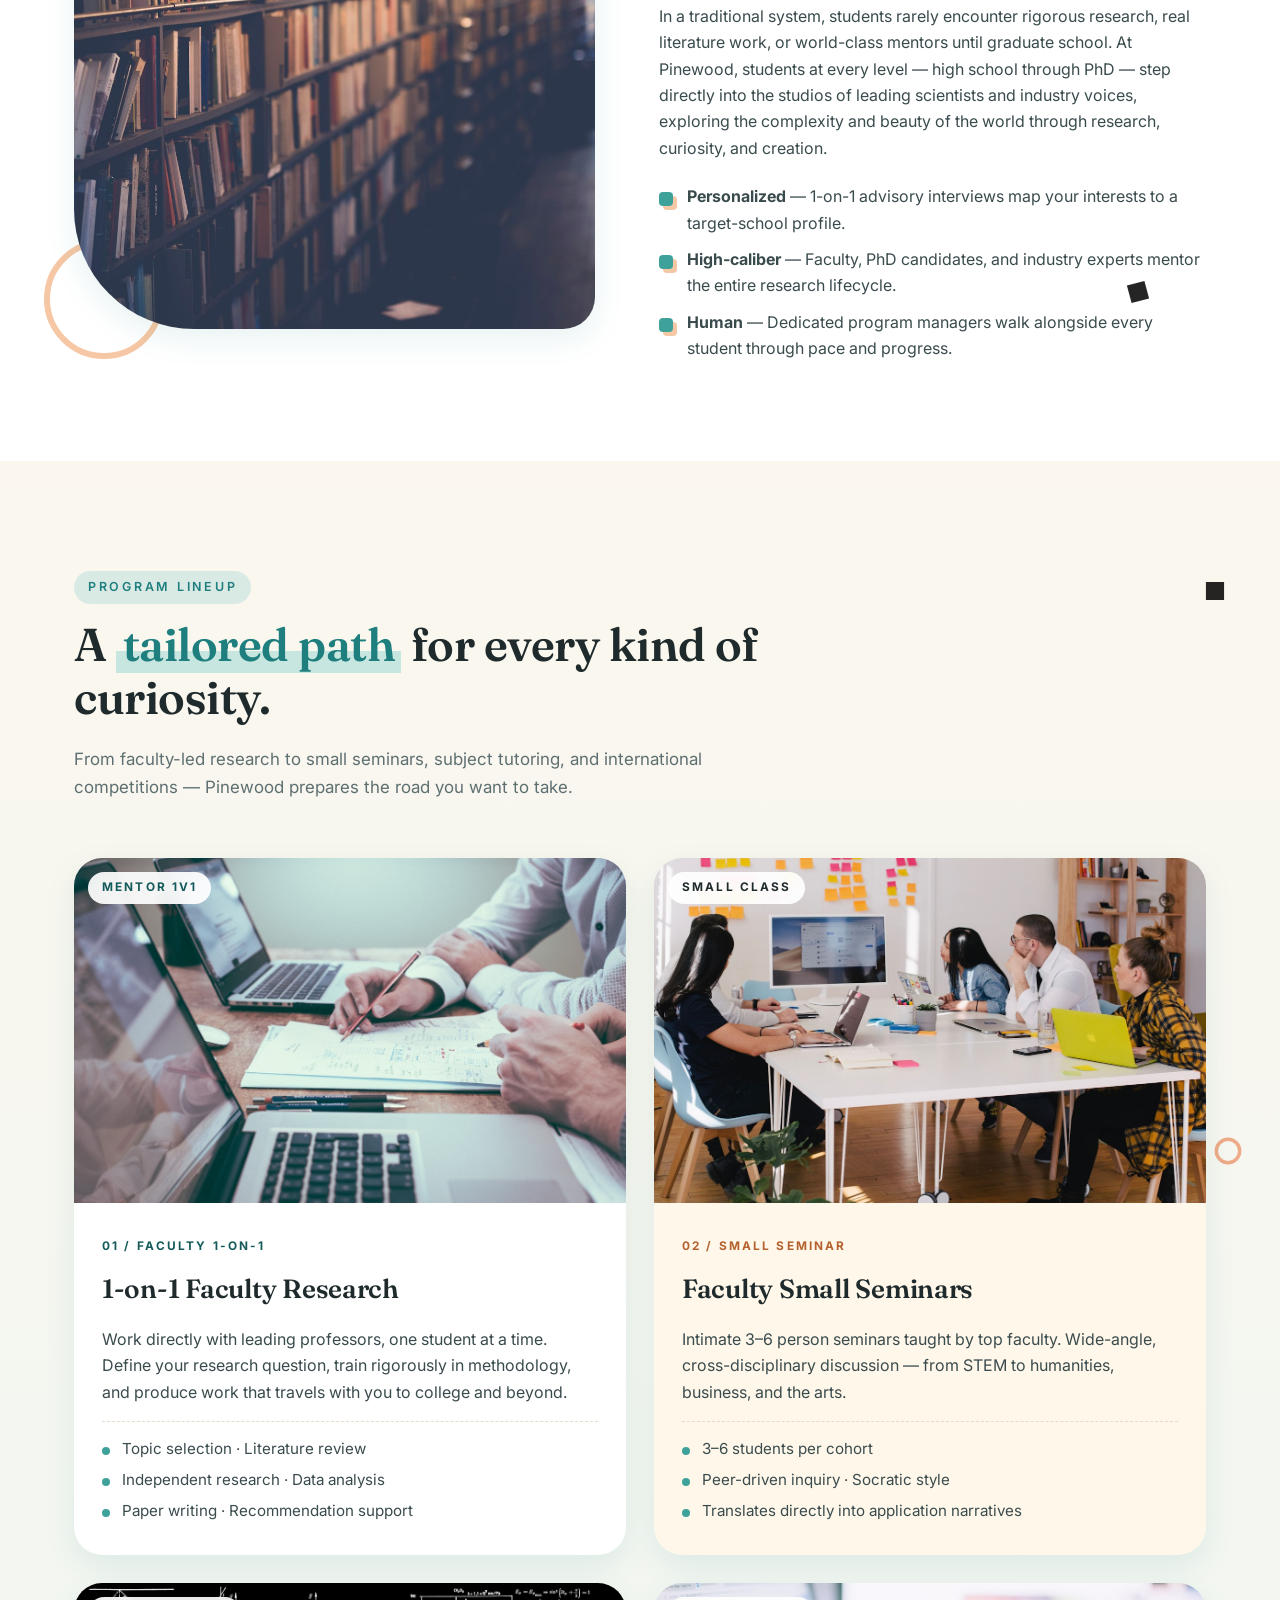
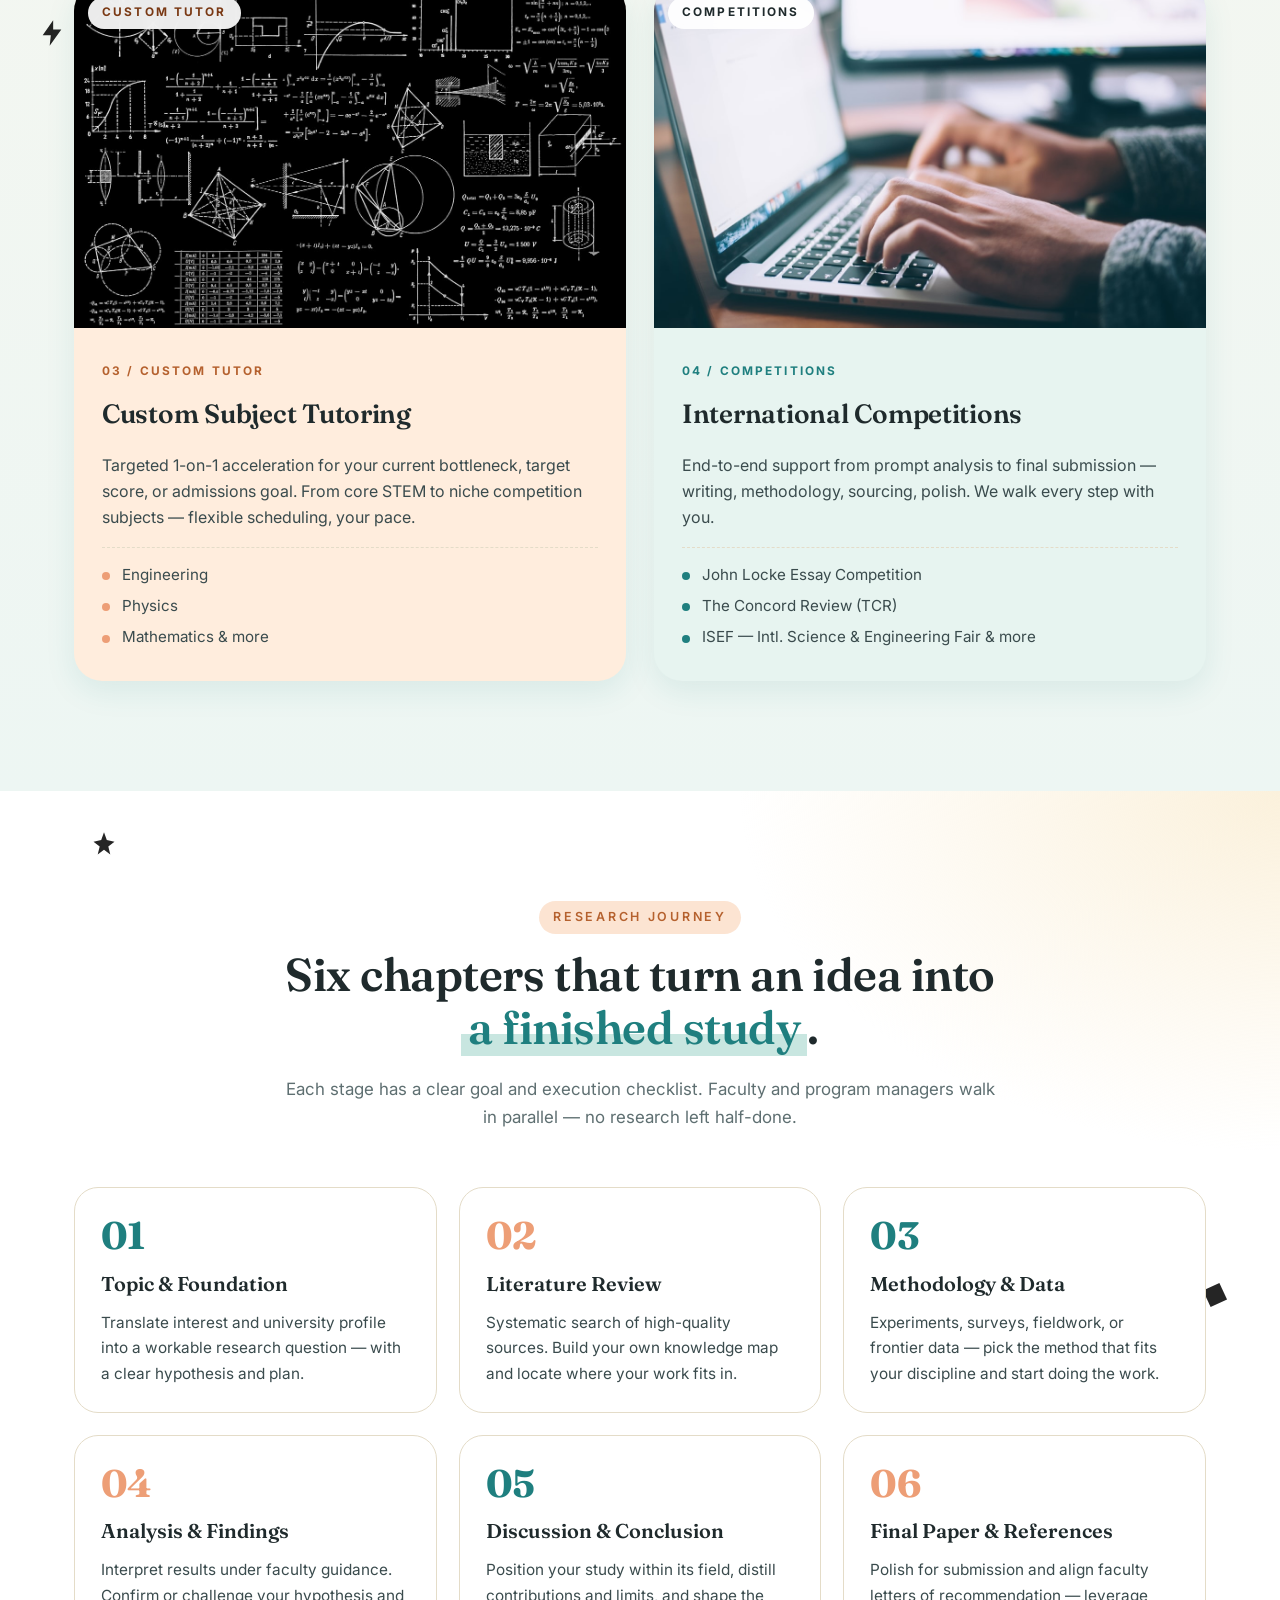
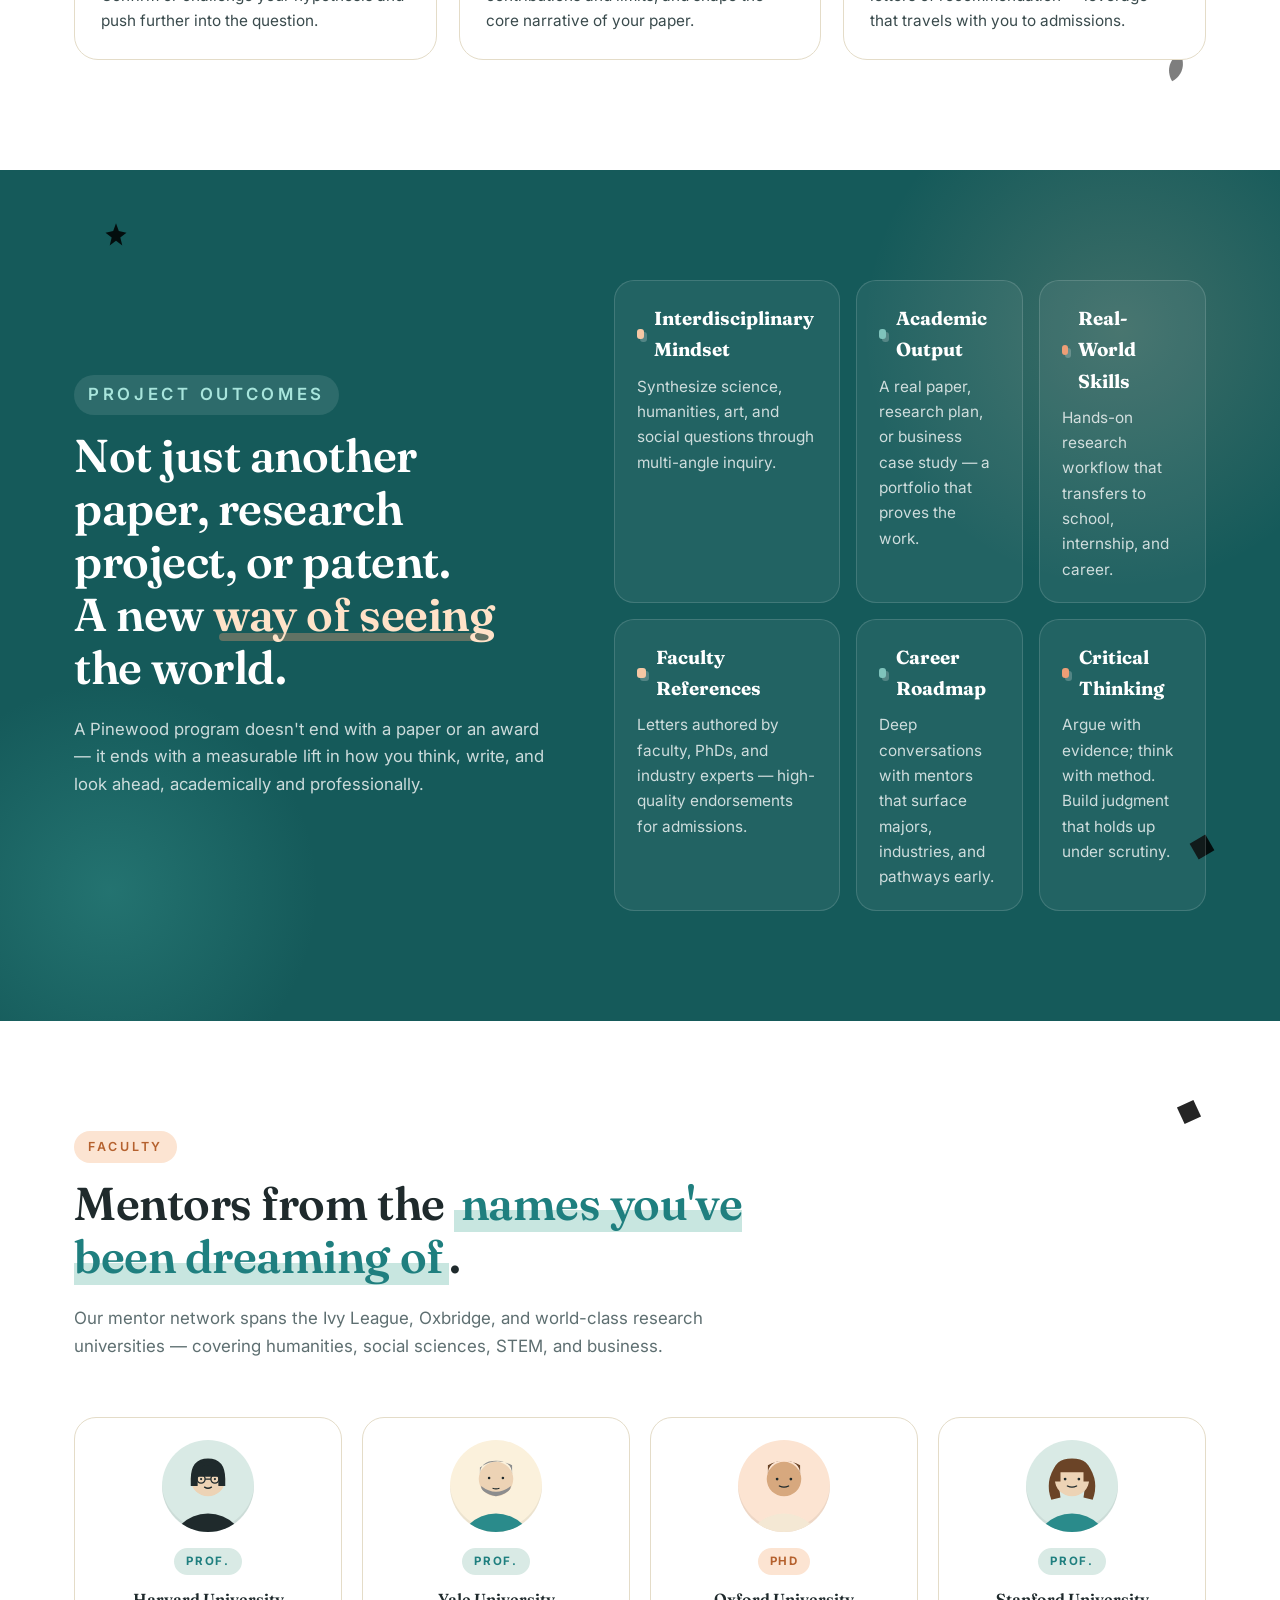
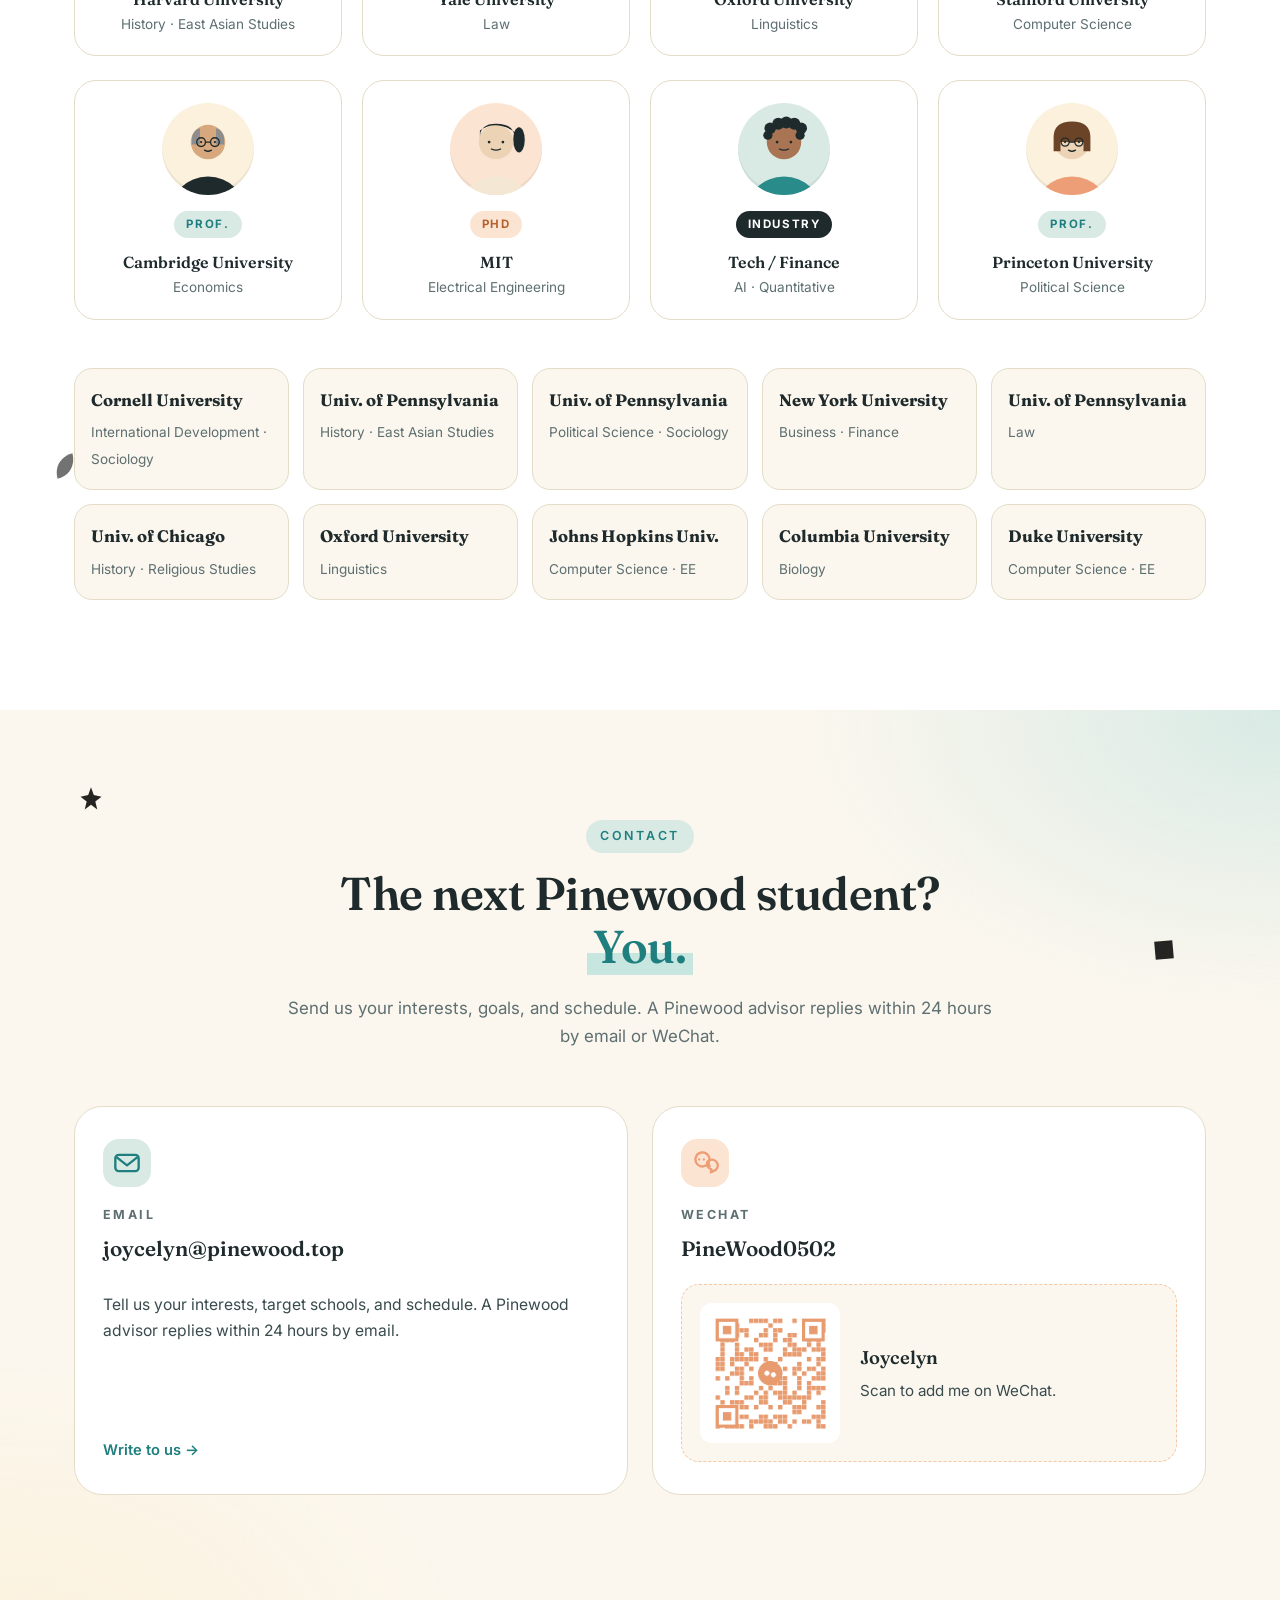
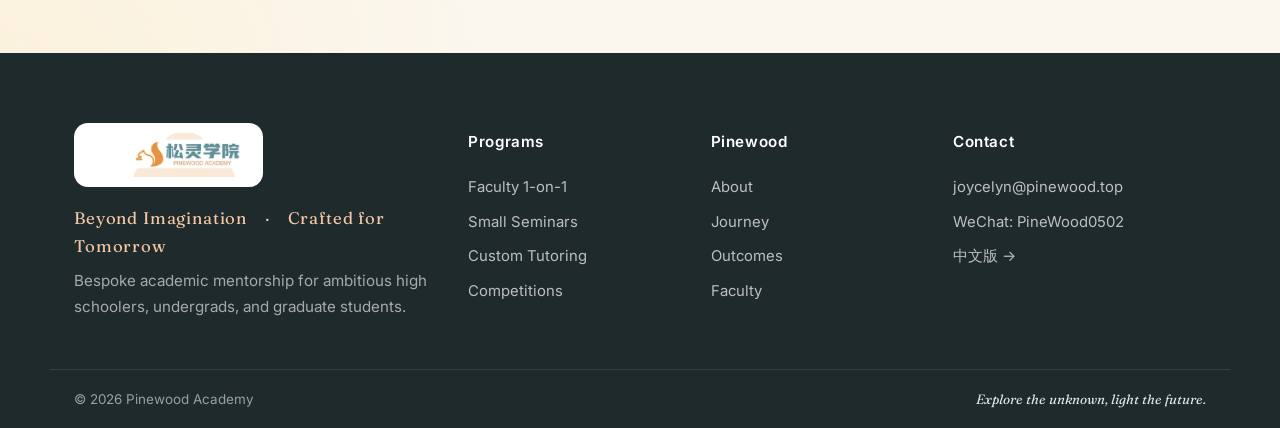
==== commit 826dac11: "Faculty: replace school crests with 8 mentor cards (original abstract SVG avatars + role + school + " ====
--- a/english.html
+++ b/english.html
@@ -21,6 +21,106 @@
     <symbol id="squig" viewBox="0 0 60 14"><path d="M2 7 Q 10 0, 17 7 T 32 7 T 47 7 T 60 7" stroke-width="2.4" fill="none" stroke-linecap="round"/></symbol>
     <symbol id="bolt" viewBox="0 0 24 24"><path d="M13 1 L4 14 H11 L10 23 L20 9 H13 Z"/></symbol>
     <symbol id="leaf" viewBox="0 0 24 24"><path d="M3 21 C 3 9, 12 3, 21 3 C 21 12, 15 21, 3 21 Z"/></symbol>
+
+    <!-- abstract mentor avatars (illustrated, not real photos) -->
+    <symbol id="av1" viewBox="0 0 80 80">
+      <circle cx="40" cy="98" r="34" fill="#1F2A2C"/>
+      <circle cx="40" cy="34" r="15" fill="#EDD3B5"/>
+      <path d="M25 34 Q 25 16 40 16 Q 55 16 55 34 V 40 L 49 40 V 32 L 31 32 V 40 L 25 40 Z" fill="#1F2A2C"/>
+      <path d="M28 26 Q 40 18 52 26 L 52 22 Q 40 16 28 22 Z" fill="#1F2A2C"/>
+      <g stroke="#1F2A2C" stroke-width="1.2" fill="none">
+        <circle cx="34" cy="34" r="3.5"/><circle cx="46" cy="34" r="3.5"/>
+        <line x1="37.5" y1="34" x2="42.5" y2="34"/>
+      </g>
+      <circle cx="34" cy="34" r="1" fill="#1F2A2C"/>
+      <circle cx="46" cy="34" r="1" fill="#1F2A2C"/>
+      <path d="M37 41 Q 40 43 43 41" stroke="#1F2A2C" stroke-width="1.2" fill="none" stroke-linecap="round"/>
+    </symbol>
+
+    <symbol id="av2" viewBox="0 0 80 80">
+      <circle cx="40" cy="98" r="34" fill="#2A8B8B"/>
+      <circle cx="40" cy="34" r="15" fill="#EDD3B5"/>
+      <path d="M26 30 Q 26 18 40 18 Q 54 18 54 30 L 54 22 Q 40 14 26 24 Z" fill="#8C8D8E"/>
+      <path d="M27 40 Q 40 50 53 40 Q 53 46 40 49 Q 27 46 27 40 Z" fill="#8C8D8E"/>
+      <circle cx="34" cy="33" r="1.1" fill="#1F2A2C"/>
+      <circle cx="46" cy="33" r="1.1" fill="#1F2A2C"/>
+      <path d="M37 42 Q 40 43 43 42" stroke="#1F2A2C" stroke-width="0.9" fill="none"/>
+    </symbol>
+
+    <symbol id="av3" viewBox="0 0 80 80">
+      <circle cx="40" cy="98" r="34" fill="#F4E8D4"/>
+      <circle cx="40" cy="34" r="15" fill="#D7A87E"/>
+      <path d="M26 30 Q 26 18 40 18 Q 54 18 54 30 L 54 22 Q 40 14 26 22 Z" fill="#6B4427"/>
+      <circle cx="34" cy="34" r="1.2" fill="#1F2A2C"/>
+      <circle cx="46" cy="34" r="1.2" fill="#1F2A2C"/>
+      <path d="M36 40 Q 40 42 44 40" stroke="#1F2A2C" stroke-width="1.2" fill="none" stroke-linecap="round"/>
+    </symbol>
+
+    <symbol id="av4" viewBox="0 0 80 80">
+      <circle cx="40" cy="98" r="34" fill="#2A8B8B"/>
+      <path d="M22 52 Q 16 36 26 22 L 30 50 Z" fill="#6B4427"/>
+      <path d="M58 52 Q 64 36 54 22 L 50 50 Z" fill="#6B4427"/>
+      <circle cx="40" cy="34" r="15" fill="#EDD3B5"/>
+      <path d="M24 30 Q 24 16 40 16 Q 56 16 56 30 V 36 L 50 36 V 28 L 30 28 V 36 L 24 36 Z" fill="#6B4427"/>
+      <circle cx="34" cy="34" r="1.2" fill="#1F2A2C"/>
+      <circle cx="46" cy="34" r="1.2" fill="#1F2A2C"/>
+      <path d="M36 40 Q 40 42 44 40" stroke="#1F2A2C" stroke-width="1.2" fill="none" stroke-linecap="round"/>
+    </symbol>
+
+    <symbol id="av5" viewBox="0 0 80 80">
+      <circle cx="40" cy="98" r="34" fill="#1F2A2C"/>
+      <circle cx="40" cy="34" r="15" fill="#D7A87E"/>
+      <path d="M26 32 Q 26 24 33 22 L 33 36 L 26 36 Z" fill="#8C8D8E"/>
+      <path d="M54 32 Q 54 24 47 22 L 47 36 L 54 36 Z" fill="#8C8D8E"/>
+      <g stroke="#1F2A2C" stroke-width="1.2" fill="none">
+        <circle cx="34" cy="34" r="3.8"/><circle cx="46" cy="34" r="3.8"/>
+        <line x1="37.8" y1="34" x2="42.2" y2="34"/>
+      </g>
+      <circle cx="34" cy="34" r="1" fill="#1F2A2C"/>
+      <circle cx="46" cy="34" r="1" fill="#1F2A2C"/>
+      <path d="M37 41 Q 40 43 43 41" stroke="#1F2A2C" stroke-width="1.2" fill="none" stroke-linecap="round"/>
+    </symbol>
+
+    <symbol id="av6" viewBox="0 0 80 80">
+      <circle cx="40" cy="98" r="34" fill="#F4E8D4"/>
+      <ellipse cx="60" cy="32" rx="5" ry="11" fill="#1F2A2C"/>
+      <circle cx="40" cy="34" r="15" fill="#EDD3B5"/>
+      <path d="M26 30 Q 26 18 40 18 Q 56 18 56 30 L 58 26 Q 40 14 26 24 Z" fill="#1F2A2C"/>
+      <circle cx="34" cy="34" r="1.2" fill="#1F2A2C"/>
+      <circle cx="46" cy="34" r="1.2" fill="#1F2A2C"/>
+      <path d="M36 40 Q 40 42 44 40" stroke="#1F2A2C" stroke-width="1.2" fill="none" stroke-linecap="round"/>
+    </symbol>
+
+    <symbol id="av7" viewBox="0 0 80 80">
+      <circle cx="40" cy="98" r="34" fill="#2A8B8B"/>
+      <circle cx="40" cy="34" r="15" fill="#A87454"/>
+      <g fill="#1F2A2C">
+        <circle cx="28" cy="22" r="5"/>
+        <circle cx="35" cy="18" r="5.2"/>
+        <circle cx="42" cy="17" r="5.2"/>
+        <circle cx="49" cy="18" r="5.2"/>
+        <circle cx="55" cy="22" r="5"/>
+        <circle cx="26" cy="28" r="4"/>
+        <circle cx="54" cy="28" r="4"/>
+      </g>
+      <circle cx="34" cy="34" r="1.2" fill="#1F2A2C"/>
+      <circle cx="46" cy="34" r="1.2" fill="#1F2A2C"/>
+      <path d="M36 40 Q 40 42 44 40" stroke="#1F2A2C" stroke-width="1.2" fill="none" stroke-linecap="round"/>
+    </symbol>
+
+    <symbol id="av8" viewBox="0 0 80 80">
+      <circle cx="40" cy="98" r="34" fill="#ED9E76"/>
+      <circle cx="40" cy="34" r="15" fill="#EDD3B5"/>
+      <path d="M24 30 Q 24 16 40 16 Q 56 16 56 30 V 42 L 50 42 V 34 L 30 34 V 42 L 24 42 Z" fill="#6B4427"/>
+      <path d="M28 26 Q 40 18 52 26 L 52 22 Q 40 16 28 22 Z" fill="#6B4427"/>
+      <g stroke="#1F2A2C" stroke-width="1.2" fill="none">
+        <circle cx="34" cy="34" r="3.5"/><circle cx="46" cy="34" r="3.5"/>
+        <line x1="37.5" y1="34" x2="42.5" y2="34"/>
+      </g>
+      <circle cx="34" cy="34" r="1" fill="#1F2A2C"/>
+      <circle cx="46" cy="34" r="1" fill="#1F2A2C"/>
+      <path d="M37 41 Q 40 43 43 41" stroke="#1F2A2C" stroke-width="1.2" fill="none" stroke-linecap="round"/>
+    </symbol>
   </defs>
 </svg>
 
@@ -356,23 +456,55 @@
       </p>
     </header>
 
-    <div class="schools-grid">
-      <div class="school" style="--c:#A51C30"><div class="school__crest"><span>Harvard</span></div></div>
-      <div class="school" style="--c:#00356B"><div class="school__crest"><span>Yale</span></div></div>
-      <div class="school" style="--c:#E77500"><div class="school__crest"><span>Princeton</span></div></div>
-      <div class="school" style="--c:#005DAA"><div class="school__crest"><span>Columbia</span></div></div>
-      <div class="school" style="--c:#B31B1B"><div class="school__crest"><span>Cornell</span></div></div>
-      <div class="school" style="--c:#011F5B"><div class="school__crest"><span>Penn</span></div></div>
-      <div class="school" style="--c:#4E3629"><div class="school__crest"><span>Brown</span></div></div>
-      <div class="school" style="--c:#00693E"><div class="school__crest"><span>Dartmouth</span></div></div>
-      <div class="school" style="--c:#222"><div class="school__crest"><span>MIT</span></div></div>
-      <div class="school" style="--c:#8C1515"><div class="school__crest"><span>Stanford</span></div></div>
-      <div class="school" style="--c:#800000"><div class="school__crest"><span>Chicago</span></div></div>
-      <div class="school" style="--c:#57068C"><div class="school__crest"><span>NYU</span></div></div>
-      <div class="school" style="--c:#002D72"><div class="school__crest"><span>Hopkins</span></div></div>
-      <div class="school" style="--c:#002147"><div class="school__crest"><span>Oxford</span></div></div>
-      <div class="school" style="--c:#003E74"><div class="school__crest"><span>Cambridge</span></div></div>
-      <div class="school" style="--c:#E6007E"><div class="school__crest"><span>LSE</span></div></div>
+    <div class="mentors-grid">
+      <article class="mentor">
+        <div class="mentor__ava" style="background:#D9EAE5"><svg viewBox="0 0 80 80"><use href="#av1"/></svg></div>
+        <span class="mentor__role">Prof.</span>
+        <h4 class="mentor__school">Harvard University</h4>
+        <p class="mentor__field">History · East Asian Studies</p>
+      </article>
+      <article class="mentor">
+        <div class="mentor__ava" style="background:#FBF1DC"><svg viewBox="0 0 80 80"><use href="#av2"/></svg></div>
+        <span class="mentor__role">Prof.</span>
+        <h4 class="mentor__school">Yale University</h4>
+        <p class="mentor__field">Law</p>
+      </article>
+      <article class="mentor">
+        <div class="mentor__ava" style="background:#FCE4D2"><svg viewBox="0 0 80 80"><use href="#av3"/></svg></div>
+        <span class="mentor__role mentor__role--peach">PhD</span>
+        <h4 class="mentor__school">Oxford University</h4>
+        <p class="mentor__field">Linguistics</p>
+      </article>
+      <article class="mentor">
+        <div class="mentor__ava" style="background:#D9EAE5"><svg viewBox="0 0 80 80"><use href="#av4"/></svg></div>
+        <span class="mentor__role">Prof.</span>
+        <h4 class="mentor__school">Stanford University</h4>
+        <p class="mentor__field">Computer Science</p>
+      </article>
+      <article class="mentor">
+        <div class="mentor__ava" style="background:#FBF1DC"><svg viewBox="0 0 80 80"><use href="#av5"/></svg></div>
+        <span class="mentor__role">Prof.</span>
+        <h4 class="mentor__school">Cambridge University</h4>
+        <p class="mentor__field">Economics</p>
+      </article>
+      <article class="mentor">
+        <div class="mentor__ava" style="background:#FCE4D2"><svg viewBox="0 0 80 80"><use href="#av6"/></svg></div>
+        <span class="mentor__role mentor__role--peach">PhD</span>
+        <h4 class="mentor__school">MIT</h4>
+        <p class="mentor__field">Electrical Engineering</p>
+      </article>
+      <article class="mentor">
+        <div class="mentor__ava" style="background:#D9EAE5"><svg viewBox="0 0 80 80"><use href="#av7"/></svg></div>
+        <span class="mentor__role mentor__role--ink">Industry</span>
+        <h4 class="mentor__school">Tech / Finance</h4>
+        <p class="mentor__field">AI · Quantitative</p>
+      </article>
+      <article class="mentor">
+        <div class="mentor__ava" style="background:#FBF1DC"><svg viewBox="0 0 80 80"><use href="#av8"/></svg></div>
+        <span class="mentor__role">Prof.</span>
+        <h4 class="mentor__school">Princeton University</h4>
+        <p class="mentor__field">Political Science</p>
+      </article>
     </div>
 
     <div class="faculty__strip">
--- a/styles.css
+++ b/styles.css
@@ -690,56 +690,63 @@
   position:relative;
   overflow:hidden;
 }
-.schools-grid{
+/* === Mentor grid (abstract illustrated avatars, not real photos) === */
+.mentors-grid{
   display:grid;
-  grid-template-columns: repeat(8, 1fr);
-  gap: 22px 14px;
+  grid-template-columns: repeat(4, 1fr);
+  gap: 24px 20px;
   margin: 0 0 48px;
   position:relative; z-index:1;
 }
-.school{
-  position:relative;
-  display:flex; align-items:center; justify-content:center;
+.mentor{
+  background:#fff;
+  border:1px solid var(--line);
+  border-radius: 22px;
+  padding: 22px 18px 20px;
   text-align:center;
-  transition: transform .3s ease;
-}
-.school:hover{ transform: translateY(-4px); }
-
-/* Crest = circle in school's brand color, holding a refined wordmark */
-.school__crest{
-  position:relative;
-  width: 84px; height: 84px;
+  transition: transform .3s ease, box-shadow .3s ease, border-color .3s ease;
+  position:relative;
+}
+.mentor:hover{
+  transform: translateY(-5px);
+  border-color: var(--teal-500);
+  box-shadow: var(--shadow-1);
+}
+.mentor__ava{
+  width: 92px; height: 92px;
+  margin: 0 auto 14px;
   border-radius: 50%;
-  background: var(--c, var(--teal-700));
-  color:#fff;
   display:grid; place-items:center;
-  box-shadow: 0 8px 18px rgba(0,0,0,.14),
-              inset 0 -4px 0 rgba(0,0,0,.10),
-              inset 0 0 0 3px rgba(255,255,255,.18);
-  transition: box-shadow .3s ease;
-}
-.school__crest::before,
-.school__crest::after{
-  content:""; position:absolute; left:50%;
-  width:24px; height:1.5px; background: rgba(255,255,255,.55);
-  transform: translateX(-50%);
-}
-.school__crest::before{ top: 16px;}
-.school__crest::after{ bottom: 16px;}
-.school__crest span{
+  overflow:hidden;
+  box-shadow: inset 0 -3px 0 rgba(0,0,0,.06);
+}
+.mentor__ava svg{ width: 100%; height: 100%; display:block;}
+.mentor__role{
+  display:inline-block;
+  font-size: .72rem;
+  letter-spacing: .14em;
+  text-transform: uppercase;
+  font-weight: 700;
+  color: var(--teal-700);
+  background: var(--mint-100);
+  padding: 4px 12px;
+  border-radius: 999px;
+  margin-bottom: 10px;
+}
+.mentor__role--peach{ color:#B5612E; background:#FCE4D2;}
+.mentor__role--ink{ color:#fff; background: var(--ink-900);}
+.mentor__school{
   font-family: var(--font-serif);
   font-weight: 600;
-  font-size: .92rem;
-  letter-spacing: .02em;
-  line-height: 1;
-  padding: 0 6px;
-  text-align:center;
-  white-space: nowrap;
-}
-.school:hover .school__crest{
-  box-shadow: 0 14px 26px rgba(0,0,0,.20),
-              inset 0 -4px 0 rgba(0,0,0,.10),
-              inset 0 0 0 3px rgba(255,255,255,.28);
+  font-size: 1rem;
+  margin: 4px 0 4px;
+  color: var(--ink-900);
+  line-height: 1.25;
+}
+.mentor__field{
+  font-size: .85rem;
+  color: var(--ink-500);
+  margin: 0;
 }
 
 .faculty__strip{
@@ -1013,7 +1020,7 @@
   .steps{ grid-template-columns: 1fr 1fr; }
   .outcomes__cards{ grid-template-columns: 1fr }
   .oc--5{ grid-column: span 1}
-  .schools-grid{ grid-template-columns: repeat(4, 1fr); }
+  .mentors-grid{ grid-template-columns: repeat(2, 1fr); gap: 16px;}
   .faculty__strip{ grid-template-columns: repeat(2, 1fr) }
   .contact__layout{ grid-template-columns: 1fr; gap: 18px;}
   .cc--lg{ padding: 26px 22px;}
@@ -1021,7 +1028,7 @@
   .cc__qr-img{ width: 160px; height: 160px; margin: 0 auto;}
   .cc__qr-hint{ text-align: center; align-items: center; width:100%;}
   .contact__cta-row{ flex-direction: column; align-items: flex-start; padding: 24px;}
-  .schools-grid{ grid-template-columns: repeat(4, 1fr); }
+  .mentors-grid{ grid-template-columns: repeat(2, 1fr); gap: 16px;}
   .lang{ display:none }
   .footer__grid{ grid-template-columns: 1fr 1fr; gap: 30px}
   .footer__bar{ flex-direction:column; gap:8px; text-align:center}
@@ -1030,8 +1037,8 @@
   .stats__grid{ grid-template-columns: 1fr 1fr}
   .stat:nth-child(odd){ border-right:0 }
   .steps{ grid-template-columns: 1fr }
-  .schools-grid{ grid-template-columns: repeat(3, 1fr); }
-  .school__mono{ width: 48px; height: 48px; font-size: 1.2rem}
+  .mentors-grid{ grid-template-columns: 1fr; gap: 14px;}
+  .mentor__ava{ width: 80px; height: 80px;}
   .faculty__strip{ grid-template-columns: 1fr }
   .footer__grid{ grid-template-columns: 1fr }
   .h2{ font-size: 2rem }
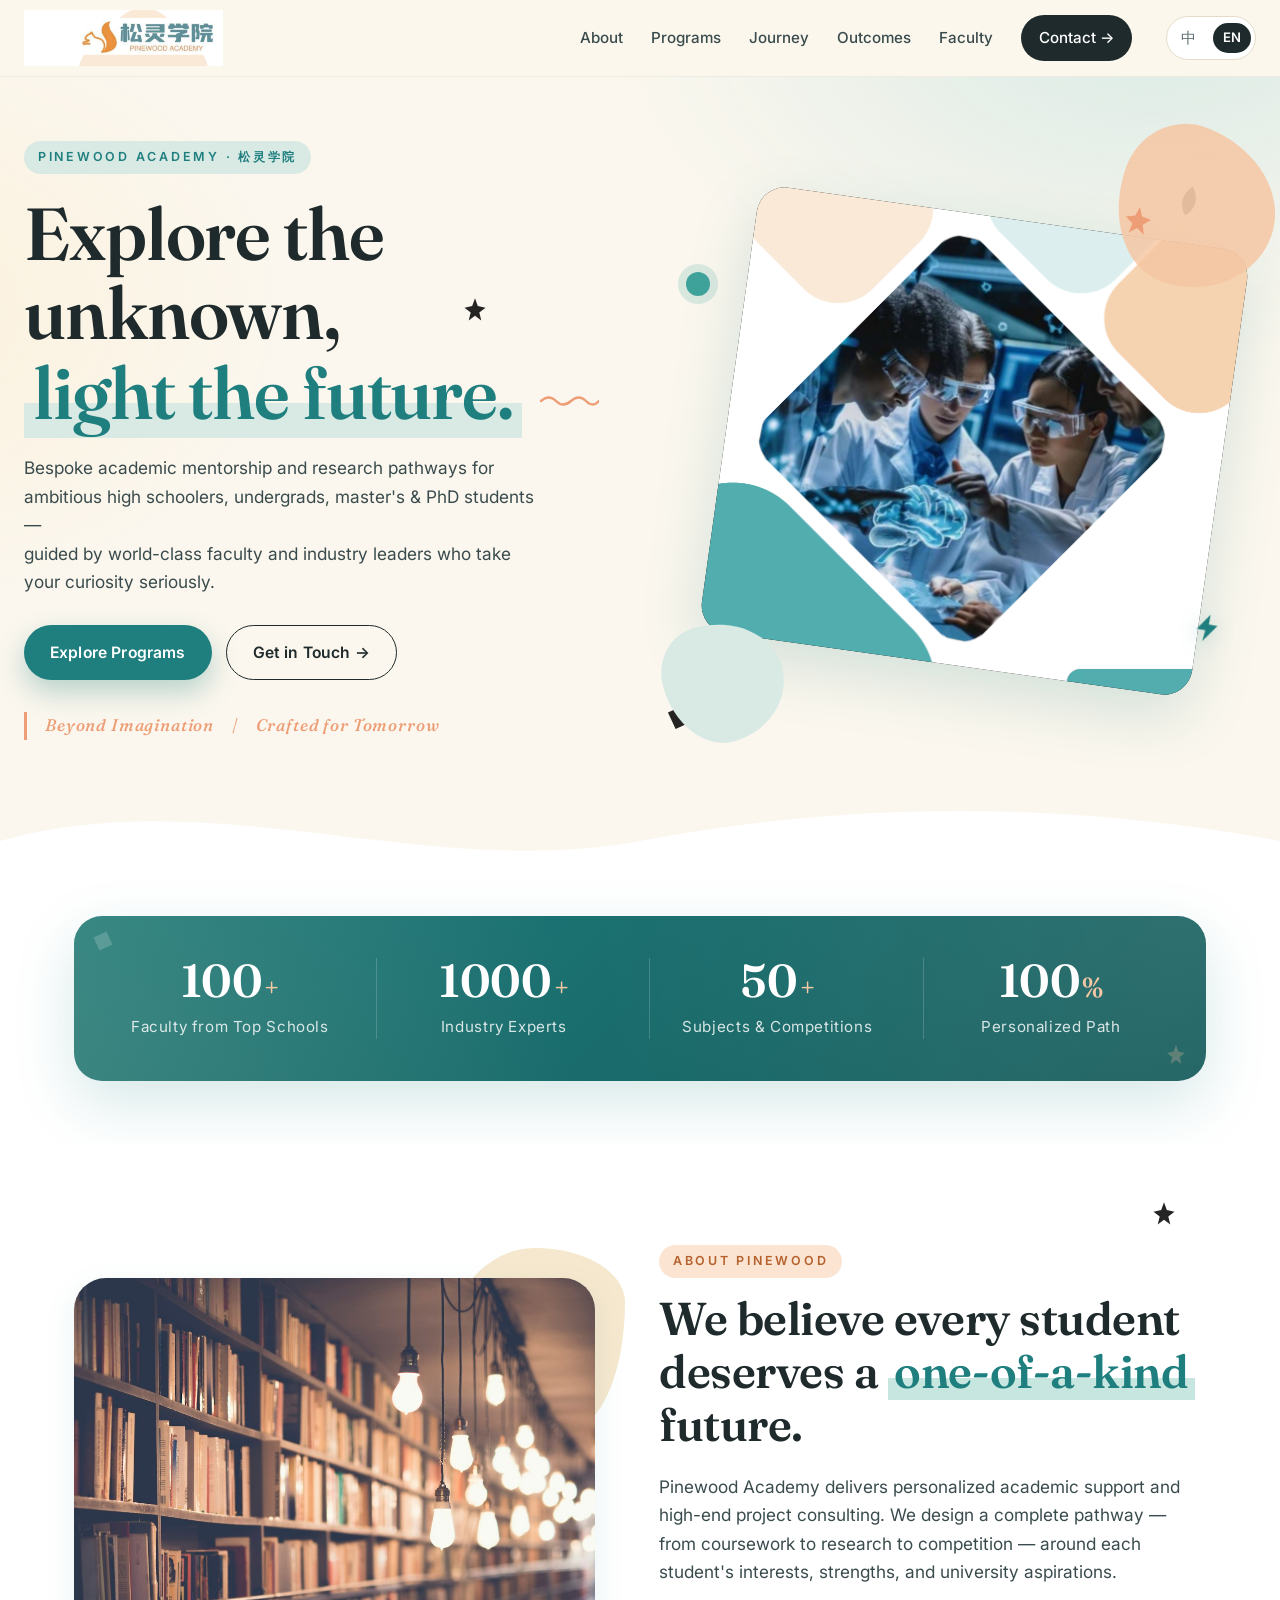
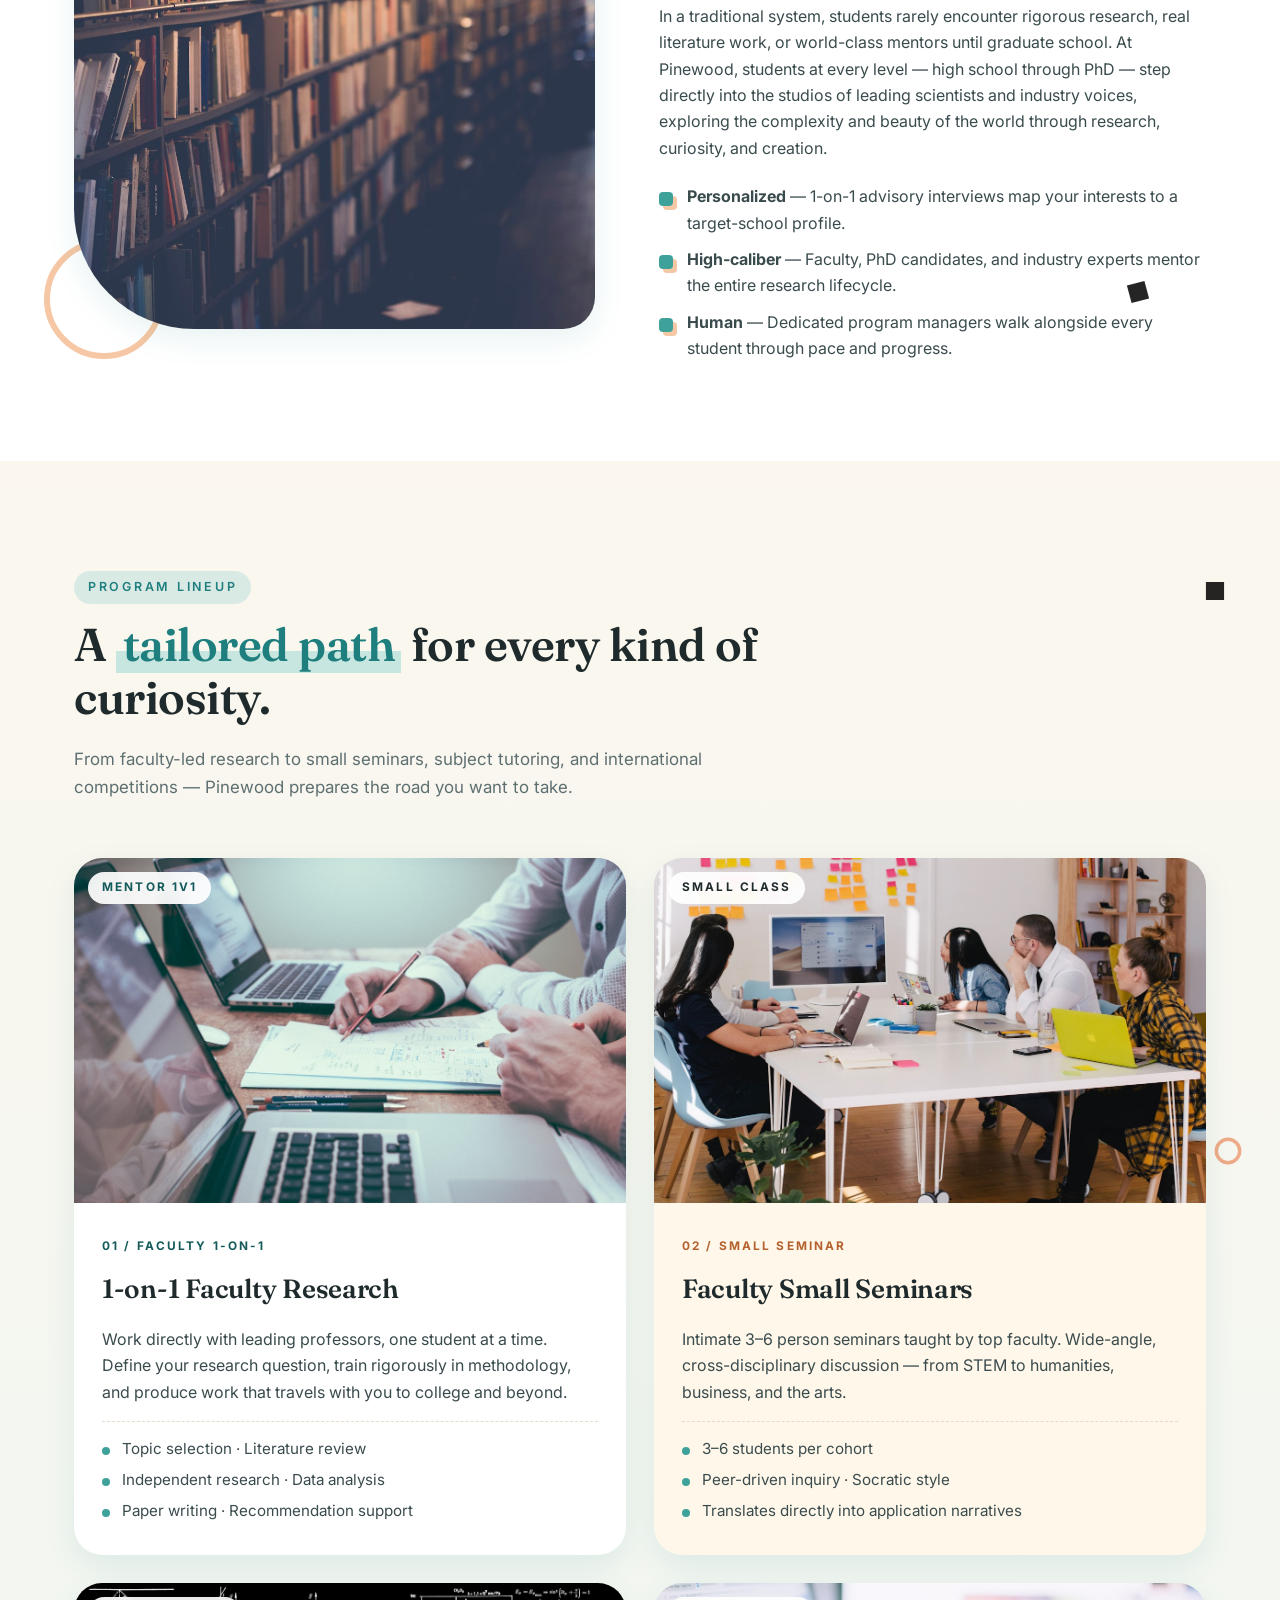
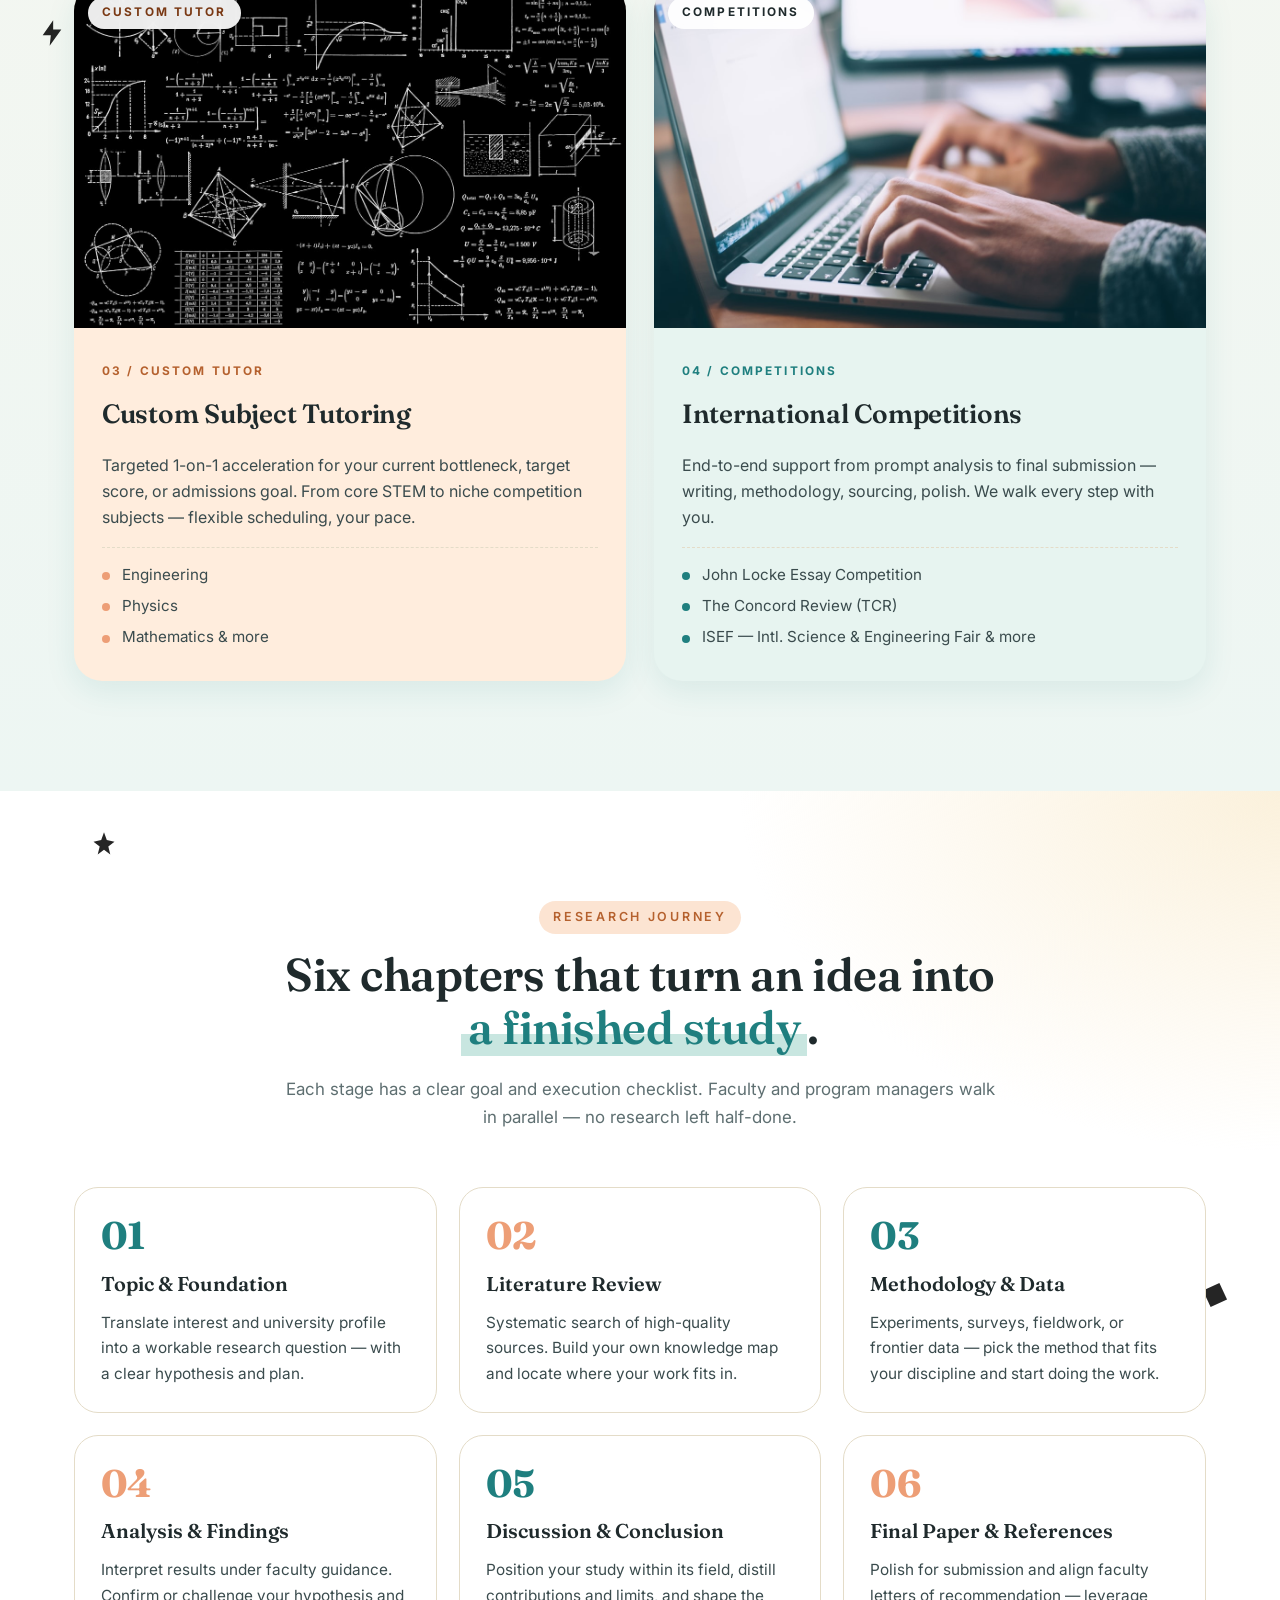
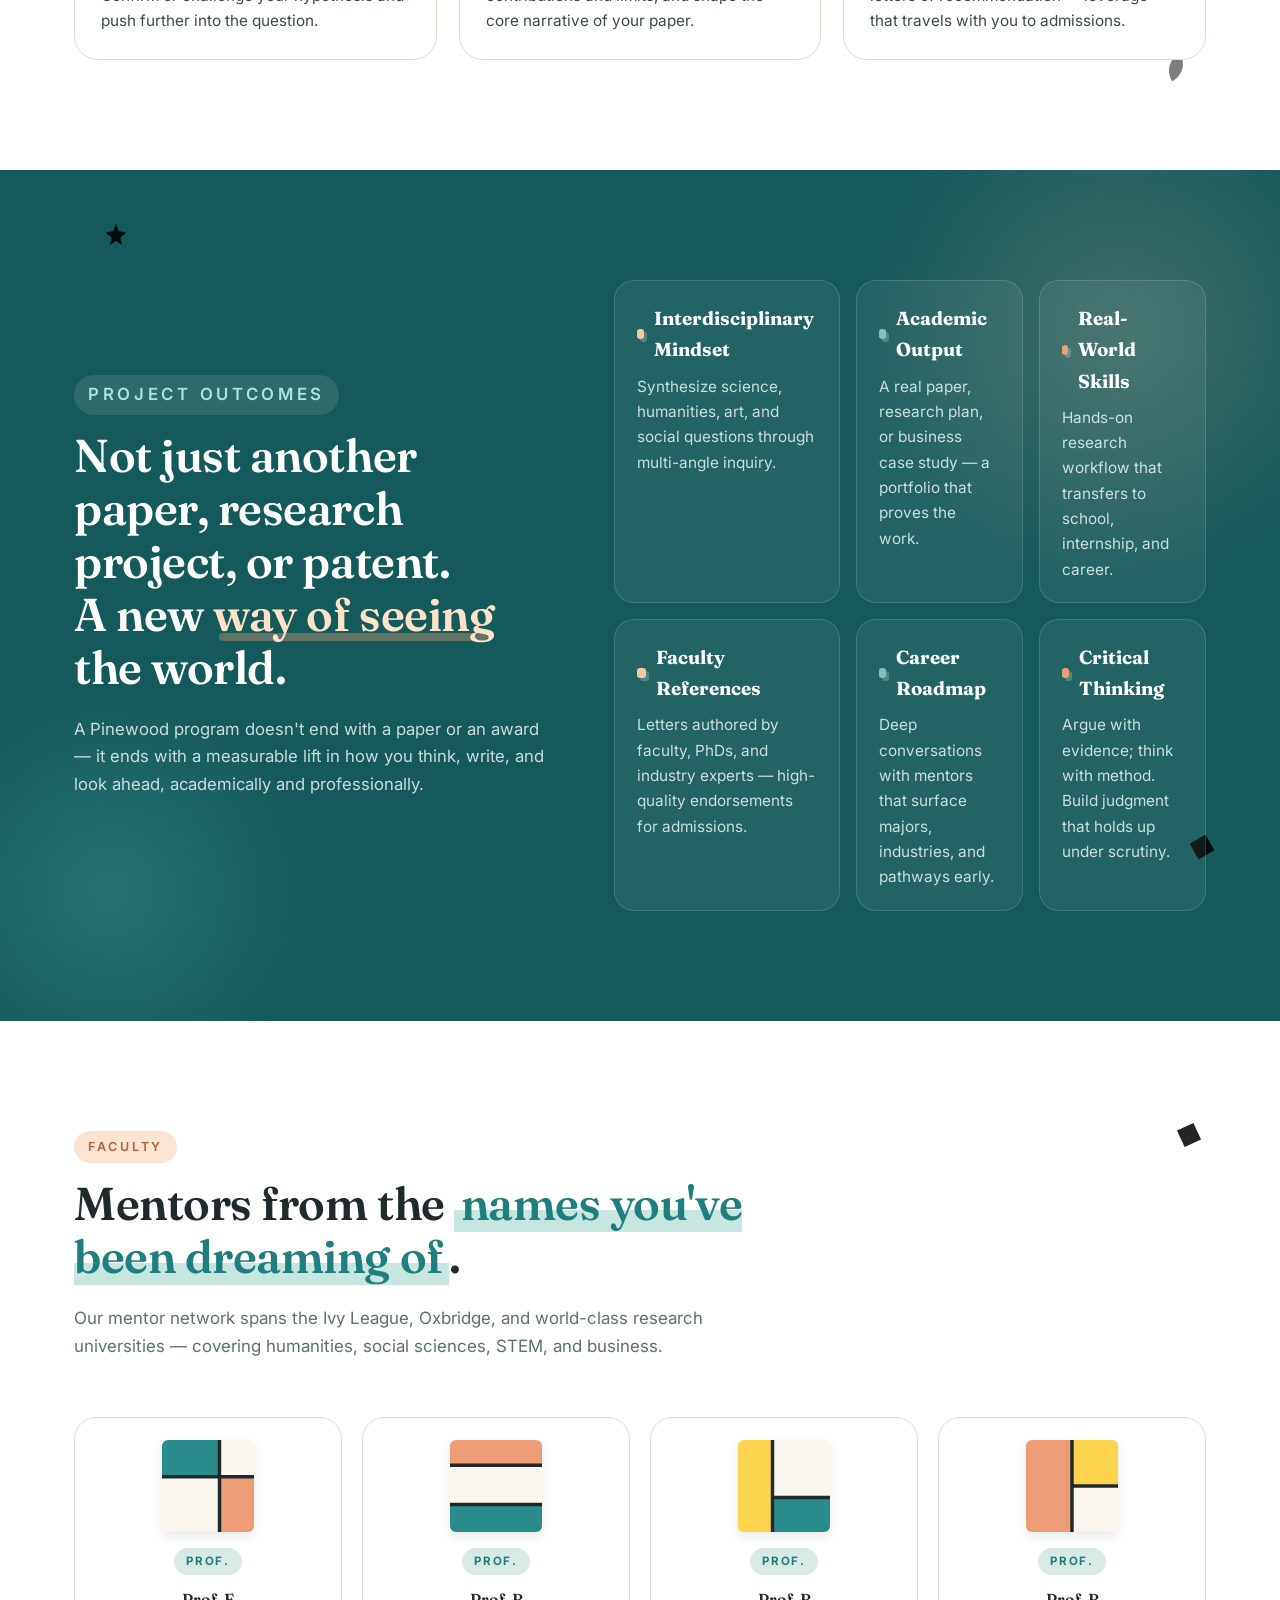
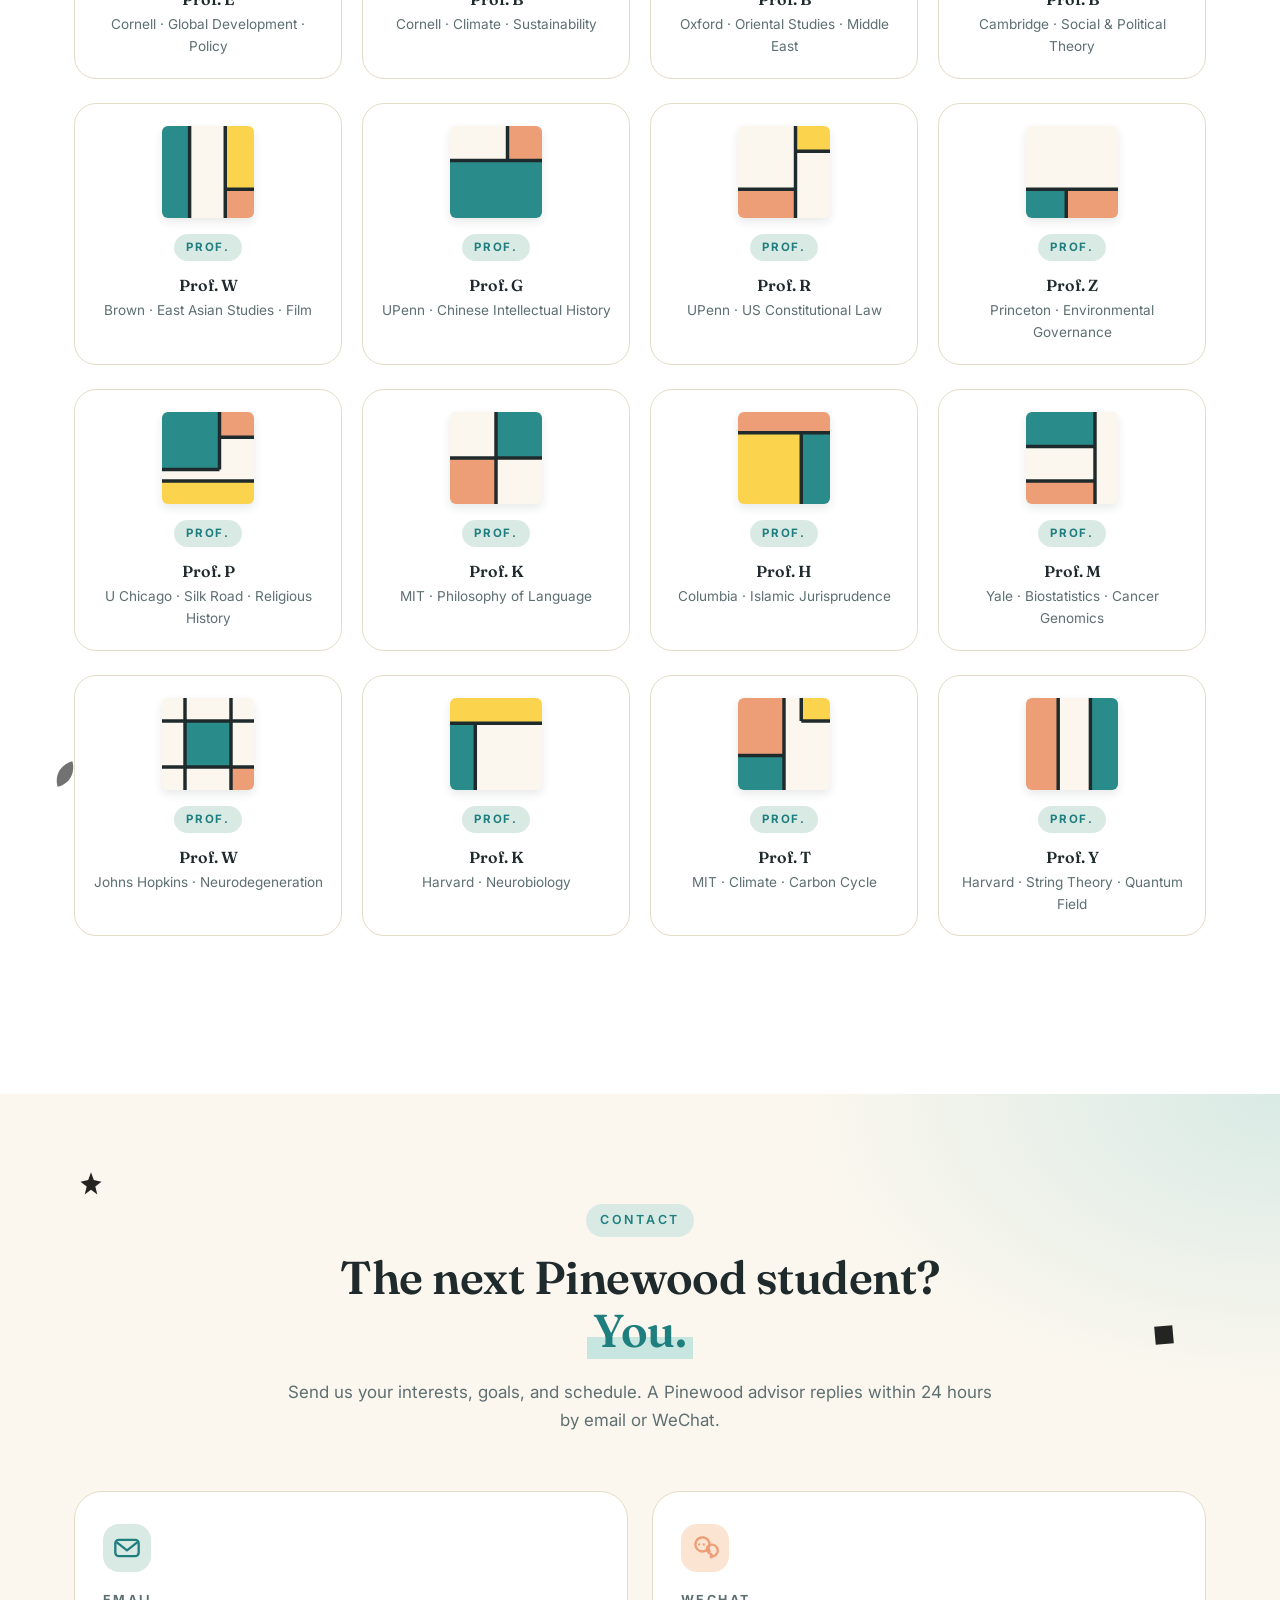
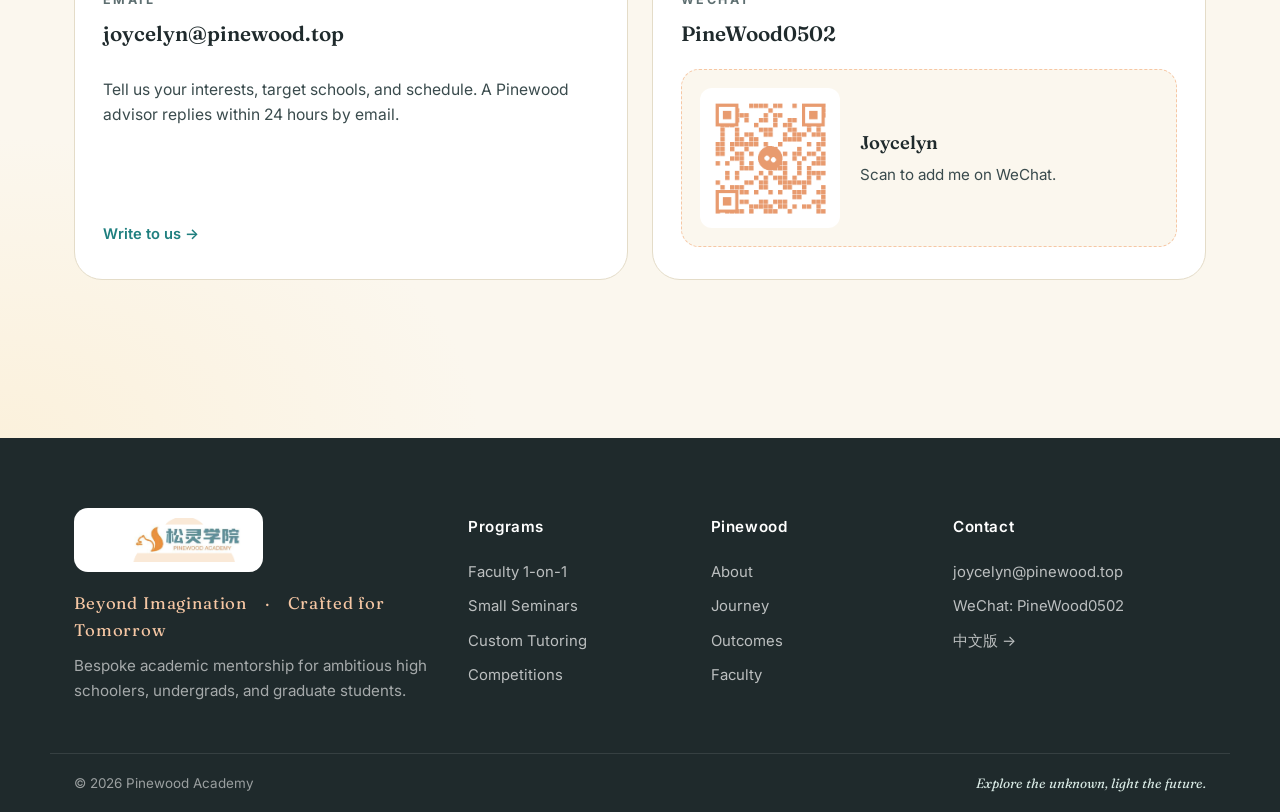
==== commit 6f7cc8b0: "Faculty: 16 mentors with Mondrian-style geometric tiles + initial-only references (E教授, B教授, etc.)" ====
--- a/english.html
+++ b/english.html
@@ -22,105 +22,23 @@
     <symbol id="bolt" viewBox="0 0 24 24"><path d="M13 1 L4 14 H11 L10 23 L20 9 H13 Z"/></symbol>
     <symbol id="leaf" viewBox="0 0 24 24"><path d="M3 21 C 3 9, 12 3, 21 3 C 21 12, 15 21, 3 21 Z"/></symbol>
 
-    <!-- abstract mentor avatars (illustrated, not real photos) -->
-    <symbol id="av1" viewBox="0 0 80 80">
-      <circle cx="40" cy="98" r="34" fill="#1F2A2C"/>
-      <circle cx="40" cy="34" r="15" fill="#EDD3B5"/>
-      <path d="M25 34 Q 25 16 40 16 Q 55 16 55 34 V 40 L 49 40 V 32 L 31 32 V 40 L 25 40 Z" fill="#1F2A2C"/>
-      <path d="M28 26 Q 40 18 52 26 L 52 22 Q 40 16 28 22 Z" fill="#1F2A2C"/>
-      <g stroke="#1F2A2C" stroke-width="1.2" fill="none">
-        <circle cx="34" cy="34" r="3.5"/><circle cx="46" cy="34" r="3.5"/>
-        <line x1="37.5" y1="34" x2="42.5" y2="34"/>
-      </g>
-      <circle cx="34" cy="34" r="1" fill="#1F2A2C"/>
-      <circle cx="46" cy="34" r="1" fill="#1F2A2C"/>
-      <path d="M37 41 Q 40 43 43 41" stroke="#1F2A2C" stroke-width="1.2" fill="none" stroke-linecap="round"/>
-    </symbol>
-
-    <symbol id="av2" viewBox="0 0 80 80">
-      <circle cx="40" cy="98" r="34" fill="#2A8B8B"/>
-      <circle cx="40" cy="34" r="15" fill="#EDD3B5"/>
-      <path d="M26 30 Q 26 18 40 18 Q 54 18 54 30 L 54 22 Q 40 14 26 24 Z" fill="#8C8D8E"/>
-      <path d="M27 40 Q 40 50 53 40 Q 53 46 40 49 Q 27 46 27 40 Z" fill="#8C8D8E"/>
-      <circle cx="34" cy="33" r="1.1" fill="#1F2A2C"/>
-      <circle cx="46" cy="33" r="1.1" fill="#1F2A2C"/>
-      <path d="M37 42 Q 40 43 43 42" stroke="#1F2A2C" stroke-width="0.9" fill="none"/>
-    </symbol>
-
-    <symbol id="av3" viewBox="0 0 80 80">
-      <circle cx="40" cy="98" r="34" fill="#F4E8D4"/>
-      <circle cx="40" cy="34" r="15" fill="#D7A87E"/>
-      <path d="M26 30 Q 26 18 40 18 Q 54 18 54 30 L 54 22 Q 40 14 26 22 Z" fill="#6B4427"/>
-      <circle cx="34" cy="34" r="1.2" fill="#1F2A2C"/>
-      <circle cx="46" cy="34" r="1.2" fill="#1F2A2C"/>
-      <path d="M36 40 Q 40 42 44 40" stroke="#1F2A2C" stroke-width="1.2" fill="none" stroke-linecap="round"/>
-    </symbol>
-
-    <symbol id="av4" viewBox="0 0 80 80">
-      <circle cx="40" cy="98" r="34" fill="#2A8B8B"/>
-      <path d="M22 52 Q 16 36 26 22 L 30 50 Z" fill="#6B4427"/>
-      <path d="M58 52 Q 64 36 54 22 L 50 50 Z" fill="#6B4427"/>
-      <circle cx="40" cy="34" r="15" fill="#EDD3B5"/>
-      <path d="M24 30 Q 24 16 40 16 Q 56 16 56 30 V 36 L 50 36 V 28 L 30 28 V 36 L 24 36 Z" fill="#6B4427"/>
-      <circle cx="34" cy="34" r="1.2" fill="#1F2A2C"/>
-      <circle cx="46" cy="34" r="1.2" fill="#1F2A2C"/>
-      <path d="M36 40 Q 40 42 44 40" stroke="#1F2A2C" stroke-width="1.2" fill="none" stroke-linecap="round"/>
-    </symbol>
-
-    <symbol id="av5" viewBox="0 0 80 80">
-      <circle cx="40" cy="98" r="34" fill="#1F2A2C"/>
-      <circle cx="40" cy="34" r="15" fill="#D7A87E"/>
-      <path d="M26 32 Q 26 24 33 22 L 33 36 L 26 36 Z" fill="#8C8D8E"/>
-      <path d="M54 32 Q 54 24 47 22 L 47 36 L 54 36 Z" fill="#8C8D8E"/>
-      <g stroke="#1F2A2C" stroke-width="1.2" fill="none">
-        <circle cx="34" cy="34" r="3.8"/><circle cx="46" cy="34" r="3.8"/>
-        <line x1="37.8" y1="34" x2="42.2" y2="34"/>
-      </g>
-      <circle cx="34" cy="34" r="1" fill="#1F2A2C"/>
-      <circle cx="46" cy="34" r="1" fill="#1F2A2C"/>
-      <path d="M37 41 Q 40 43 43 41" stroke="#1F2A2C" stroke-width="1.2" fill="none" stroke-linecap="round"/>
-    </symbol>
-
-    <symbol id="av6" viewBox="0 0 80 80">
-      <circle cx="40" cy="98" r="34" fill="#F4E8D4"/>
-      <ellipse cx="60" cy="32" rx="5" ry="11" fill="#1F2A2C"/>
-      <circle cx="40" cy="34" r="15" fill="#EDD3B5"/>
-      <path d="M26 30 Q 26 18 40 18 Q 56 18 56 30 L 58 26 Q 40 14 26 24 Z" fill="#1F2A2C"/>
-      <circle cx="34" cy="34" r="1.2" fill="#1F2A2C"/>
-      <circle cx="46" cy="34" r="1.2" fill="#1F2A2C"/>
-      <path d="M36 40 Q 40 42 44 40" stroke="#1F2A2C" stroke-width="1.2" fill="none" stroke-linecap="round"/>
-    </symbol>
-
-    <symbol id="av7" viewBox="0 0 80 80">
-      <circle cx="40" cy="98" r="34" fill="#2A8B8B"/>
-      <circle cx="40" cy="34" r="15" fill="#A87454"/>
-      <g fill="#1F2A2C">
-        <circle cx="28" cy="22" r="5"/>
-        <circle cx="35" cy="18" r="5.2"/>
-        <circle cx="42" cy="17" r="5.2"/>
-        <circle cx="49" cy="18" r="5.2"/>
-        <circle cx="55" cy="22" r="5"/>
-        <circle cx="26" cy="28" r="4"/>
-        <circle cx="54" cy="28" r="4"/>
-      </g>
-      <circle cx="34" cy="34" r="1.2" fill="#1F2A2C"/>
-      <circle cx="46" cy="34" r="1.2" fill="#1F2A2C"/>
-      <path d="M36 40 Q 40 42 44 40" stroke="#1F2A2C" stroke-width="1.2" fill="none" stroke-linecap="round"/>
-    </symbol>
-
-    <symbol id="av8" viewBox="0 0 80 80">
-      <circle cx="40" cy="98" r="34" fill="#ED9E76"/>
-      <circle cx="40" cy="34" r="15" fill="#EDD3B5"/>
-      <path d="M24 30 Q 24 16 40 16 Q 56 16 56 30 V 42 L 50 42 V 34 L 30 34 V 42 L 24 42 Z" fill="#6B4427"/>
-      <path d="M28 26 Q 40 18 52 26 L 52 22 Q 40 16 28 22 Z" fill="#6B4427"/>
-      <g stroke="#1F2A2C" stroke-width="1.2" fill="none">
-        <circle cx="34" cy="34" r="3.5"/><circle cx="46" cy="34" r="3.5"/>
-        <line x1="37.5" y1="34" x2="42.5" y2="34"/>
-      </g>
-      <circle cx="34" cy="34" r="1" fill="#1F2A2C"/>
-      <circle cx="46" cy="34" r="1" fill="#1F2A2C"/>
-      <path d="M37 41 Q 40 43 43 41" stroke="#1F2A2C" stroke-width="1.2" fill="none" stroke-linecap="round"/>
-    </symbol>
+    <!-- Mondrian-style mentor tiles (original geometric compositions) -->
+    <symbol id="m1" viewBox="0 0 80 80"><rect width="80" height="80" fill="#FBF7EE"/><rect x="0" y="0" width="50" height="32" fill="#2A8B8B"/><rect x="50" y="32" width="30" height="48" fill="#ED9E76"/><line x1="50" y1="0" x2="50" y2="80" stroke="#1F2A2C" stroke-width="3"/><line x1="0" y1="32" x2="80" y2="32" stroke="#1F2A2C" stroke-width="3"/></symbol>
+    <symbol id="m2" viewBox="0 0 80 80"><rect width="80" height="80" fill="#FBF7EE"/><rect x="0" y="0" width="80" height="22" fill="#ED9E76"/><rect x="0" y="56" width="80" height="24" fill="#2A8B8B"/><line x1="0" y1="22" x2="80" y2="22" stroke="#1F2A2C" stroke-width="3"/><line x1="0" y1="56" x2="80" y2="56" stroke="#1F2A2C" stroke-width="3"/></symbol>
+    <symbol id="m3" viewBox="0 0 80 80"><rect width="80" height="80" fill="#FBF7EE"/><rect x="0" y="0" width="30" height="80" fill="#FCD34D"/><rect x="30" y="50" width="50" height="30" fill="#2A8B8B"/><line x1="30" y1="0" x2="30" y2="80" stroke="#1F2A2C" stroke-width="3"/><line x1="30" y1="50" x2="80" y2="50" stroke="#1F2A2C" stroke-width="3"/></symbol>
+    <symbol id="m4" viewBox="0 0 80 80"><rect width="80" height="80" fill="#FBF7EE"/><rect x="0" y="0" width="40" height="80" fill="#ED9E76"/><rect x="40" y="0" width="40" height="40" fill="#FCD34D"/><line x1="40" y1="0" x2="40" y2="80" stroke="#1F2A2C" stroke-width="3"/><line x1="40" y1="40" x2="80" y2="40" stroke="#1F2A2C" stroke-width="3"/></symbol>
+    <symbol id="m5" viewBox="0 0 80 80"><rect width="80" height="80" fill="#FBF7EE"/><rect x="0" y="0" width="24" height="80" fill="#2A8B8B"/><rect x="55" y="0" width="25" height="55" fill="#FCD34D"/><rect x="55" y="55" width="25" height="25" fill="#ED9E76"/><line x1="24" y1="0" x2="24" y2="80" stroke="#1F2A2C" stroke-width="3"/><line x1="55" y1="0" x2="55" y2="80" stroke="#1F2A2C" stroke-width="3"/><line x1="55" y1="55" x2="80" y2="55" stroke="#1F2A2C" stroke-width="3"/></symbol>
+    <symbol id="m6" viewBox="0 0 80 80"><rect width="80" height="80" fill="#FBF7EE"/><rect x="50" y="0" width="30" height="30" fill="#ED9E76"/><rect x="0" y="30" width="80" height="50" fill="#2A8B8B"/><line x1="0" y1="30" x2="80" y2="30" stroke="#1F2A2C" stroke-width="3"/><line x1="50" y1="0" x2="50" y2="30" stroke="#1F2A2C" stroke-width="3"/></symbol>
+    <symbol id="m7" viewBox="0 0 80 80"><rect width="80" height="80" fill="#FBF7EE"/><rect x="50" y="0" width="30" height="22" fill="#FCD34D"/><rect x="0" y="55" width="50" height="25" fill="#ED9E76"/><line x1="50" y1="0" x2="50" y2="80" stroke="#1F2A2C" stroke-width="3"/><line x1="50" y1="22" x2="80" y2="22" stroke="#1F2A2C" stroke-width="3"/><line x1="0" y1="55" x2="50" y2="55" stroke="#1F2A2C" stroke-width="3"/></symbol>
+    <symbol id="m8" viewBox="0 0 80 80"><rect width="80" height="80" fill="#FBF7EE"/><rect x="0" y="55" width="35" height="25" fill="#2A8B8B"/><rect x="35" y="55" width="45" height="25" fill="#ED9E76"/><line x1="0" y1="55" x2="80" y2="55" stroke="#1F2A2C" stroke-width="3"/><line x1="35" y1="55" x2="35" y2="80" stroke="#1F2A2C" stroke-width="3"/></symbol>
+    <symbol id="m9" viewBox="0 0 80 80"><rect width="80" height="80" fill="#FBF7EE"/><rect x="0" y="0" width="50" height="50" fill="#2A8B8B"/><rect x="50" y="0" width="30" height="22" fill="#ED9E76"/><rect x="0" y="60" width="80" height="20" fill="#FCD34D"/><line x1="50" y1="0" x2="50" y2="50" stroke="#1F2A2C" stroke-width="3"/><line x1="50" y1="22" x2="80" y2="22" stroke="#1F2A2C" stroke-width="3"/><line x1="0" y1="50" x2="50" y2="50" stroke="#1F2A2C" stroke-width="3"/><line x1="0" y1="60" x2="80" y2="60" stroke="#1F2A2C" stroke-width="3"/></symbol>
+    <symbol id="m10" viewBox="0 0 80 80"><rect width="80" height="80" fill="#FBF7EE"/><rect x="40" y="0" width="40" height="40" fill="#2A8B8B"/><rect x="0" y="40" width="40" height="40" fill="#ED9E76"/><line x1="40" y1="0" x2="40" y2="80" stroke="#1F2A2C" stroke-width="3"/><line x1="0" y1="40" x2="80" y2="40" stroke="#1F2A2C" stroke-width="3"/></symbol>
+    <symbol id="m11" viewBox="0 0 80 80"><rect width="80" height="80" fill="#FBF7EE"/><rect x="0" y="0" width="80" height="18" fill="#ED9E76"/><rect x="0" y="18" width="55" height="62" fill="#FCD34D"/><rect x="55" y="18" width="25" height="62" fill="#2A8B8B"/><line x1="0" y1="18" x2="80" y2="18" stroke="#1F2A2C" stroke-width="3"/><line x1="55" y1="18" x2="55" y2="80" stroke="#1F2A2C" stroke-width="3"/></symbol>
+    <symbol id="m12" viewBox="0 0 80 80"><rect width="80" height="80" fill="#FBF7EE"/><rect x="0" y="0" width="60" height="30" fill="#2A8B8B"/><rect x="0" y="60" width="60" height="20" fill="#ED9E76"/><line x1="60" y1="0" x2="60" y2="80" stroke="#1F2A2C" stroke-width="3"/><line x1="0" y1="30" x2="60" y2="30" stroke="#1F2A2C" stroke-width="3"/><line x1="0" y1="60" x2="60" y2="60" stroke="#1F2A2C" stroke-width="3"/></symbol>
+    <symbol id="m13" viewBox="0 0 80 80"><rect width="80" height="80" fill="#FBF7EE"/><rect x="20" y="20" width="40" height="40" fill="#2A8B8B"/><rect x="60" y="60" width="20" height="20" fill="#ED9E76"/><line x1="20" y1="0" x2="20" y2="80" stroke="#1F2A2C" stroke-width="3"/><line x1="60" y1="0" x2="60" y2="80" stroke="#1F2A2C" stroke-width="3"/><line x1="0" y1="20" x2="80" y2="20" stroke="#1F2A2C" stroke-width="3"/><line x1="0" y1="60" x2="80" y2="60" stroke="#1F2A2C" stroke-width="3"/></symbol>
+    <symbol id="m14" viewBox="0 0 80 80"><rect width="80" height="80" fill="#FBF7EE"/><rect x="0" y="0" width="80" height="22" fill="#FCD34D"/><rect x="0" y="22" width="22" height="58" fill="#2A8B8B"/><line x1="0" y1="22" x2="80" y2="22" stroke="#1F2A2C" stroke-width="3"/><line x1="22" y1="22" x2="22" y2="80" stroke="#1F2A2C" stroke-width="3"/></symbol>
+    <symbol id="m15" viewBox="0 0 80 80"><rect width="80" height="80" fill="#FBF7EE"/><rect x="0" y="0" width="40" height="50" fill="#ED9E76"/><rect x="0" y="50" width="40" height="30" fill="#2A8B8B"/><rect x="55" y="0" width="25" height="20" fill="#FCD34D"/><line x1="40" y1="0" x2="40" y2="80" stroke="#1F2A2C" stroke-width="3"/><line x1="0" y1="50" x2="40" y2="50" stroke="#1F2A2C" stroke-width="3"/><line x1="55" y1="0" x2="55" y2="20" stroke="#1F2A2C" stroke-width="3"/><line x1="55" y1="20" x2="80" y2="20" stroke="#1F2A2C" stroke-width="3"/></symbol>
+    <symbol id="m16" viewBox="0 0 80 80"><rect width="80" height="80" fill="#FBF7EE"/><rect x="0" y="0" width="28" height="80" fill="#ED9E76"/><rect x="56" y="0" width="24" height="80" fill="#2A8B8B"/><line x1="28" y1="0" x2="28" y2="80" stroke="#1F2A2C" stroke-width="3"/><line x1="56" y1="0" x2="56" y2="80" stroke="#1F2A2C" stroke-width="3"/></symbol>
   </defs>
 </svg>
 
@@ -457,67 +375,22 @@
     </header>
 
     <div class="mentors-grid">
-      <article class="mentor">
-        <div class="mentor__ava" style="background:#D9EAE5"><svg viewBox="0 0 80 80"><use href="#av1"/></svg></div>
-        <span class="mentor__role">Prof.</span>
-        <h4 class="mentor__school">Harvard University</h4>
-        <p class="mentor__field">History · East Asian Studies</p>
-      </article>
-      <article class="mentor">
-        <div class="mentor__ava" style="background:#FBF1DC"><svg viewBox="0 0 80 80"><use href="#av2"/></svg></div>
-        <span class="mentor__role">Prof.</span>
-        <h4 class="mentor__school">Yale University</h4>
-        <p class="mentor__field">Law</p>
-      </article>
-      <article class="mentor">
-        <div class="mentor__ava" style="background:#FCE4D2"><svg viewBox="0 0 80 80"><use href="#av3"/></svg></div>
-        <span class="mentor__role mentor__role--peach">PhD</span>
-        <h4 class="mentor__school">Oxford University</h4>
-        <p class="mentor__field">Linguistics</p>
-      </article>
-      <article class="mentor">
-        <div class="mentor__ava" style="background:#D9EAE5"><svg viewBox="0 0 80 80"><use href="#av4"/></svg></div>
-        <span class="mentor__role">Prof.</span>
-        <h4 class="mentor__school">Stanford University</h4>
-        <p class="mentor__field">Computer Science</p>
-      </article>
-      <article class="mentor">
-        <div class="mentor__ava" style="background:#FBF1DC"><svg viewBox="0 0 80 80"><use href="#av5"/></svg></div>
-        <span class="mentor__role">Prof.</span>
-        <h4 class="mentor__school">Cambridge University</h4>
-        <p class="mentor__field">Economics</p>
-      </article>
-      <article class="mentor">
-        <div class="mentor__ava" style="background:#FCE4D2"><svg viewBox="0 0 80 80"><use href="#av6"/></svg></div>
-        <span class="mentor__role mentor__role--peach">PhD</span>
-        <h4 class="mentor__school">MIT</h4>
-        <p class="mentor__field">Electrical Engineering</p>
-      </article>
-      <article class="mentor">
-        <div class="mentor__ava" style="background:#D9EAE5"><svg viewBox="0 0 80 80"><use href="#av7"/></svg></div>
-        <span class="mentor__role mentor__role--ink">Industry</span>
-        <h4 class="mentor__school">Tech / Finance</h4>
-        <p class="mentor__field">AI · Quantitative</p>
-      </article>
-      <article class="mentor">
-        <div class="mentor__ava" style="background:#FBF1DC"><svg viewBox="0 0 80 80"><use href="#av8"/></svg></div>
-        <span class="mentor__role">Prof.</span>
-        <h4 class="mentor__school">Princeton University</h4>
-        <p class="mentor__field">Political Science</p>
-      </article>
-    </div>
-
-    <div class="faculty__strip">
-      <div class="fchip"><b>Cornell University</b><span>International Development · Sociology</span></div>
-      <div class="fchip"><b>Univ. of Pennsylvania</b><span>History · East Asian Studies</span></div>
-      <div class="fchip"><b>Univ. of Pennsylvania</b><span>Political Science · Sociology</span></div>
-      <div class="fchip"><b>New York University</b><span>Business · Finance</span></div>
-      <div class="fchip"><b>Univ. of Pennsylvania</b><span>Law</span></div>
-      <div class="fchip"><b>Univ. of Chicago</b><span>History · Religious Studies</span></div>
-      <div class="fchip"><b>Oxford University</b><span>Linguistics</span></div>
-      <div class="fchip"><b>Johns Hopkins Univ.</b><span>Computer Science · EE</span></div>
-      <div class="fchip"><b>Columbia University</b><span>Biology</span></div>
-      <div class="fchip"><b>Duke University</b><span>Computer Science · EE</span></div>
+      <article class="mentor"><div class="mentor__ava"><svg viewBox="0 0 80 80"><use href="#m1"/></svg></div><span class="mentor__role">Prof.</span><h4 class="mentor__school">Prof. E</h4><p class="mentor__field">Cornell · Global Development · Policy</p></article>
+      <article class="mentor"><div class="mentor__ava"><svg viewBox="0 0 80 80"><use href="#m2"/></svg></div><span class="mentor__role">Prof.</span><h4 class="mentor__school">Prof. B</h4><p class="mentor__field">Cornell · Climate · Sustainability</p></article>
+      <article class="mentor"><div class="mentor__ava"><svg viewBox="0 0 80 80"><use href="#m3"/></svg></div><span class="mentor__role">Prof.</span><h4 class="mentor__school">Prof. B</h4><p class="mentor__field">Oxford · Oriental Studies · Middle East</p></article>
+      <article class="mentor"><div class="mentor__ava"><svg viewBox="0 0 80 80"><use href="#m4"/></svg></div><span class="mentor__role">Prof.</span><h4 class="mentor__school">Prof. B</h4><p class="mentor__field">Cambridge · Social &amp; Political Theory</p></article>
+      <article class="mentor"><div class="mentor__ava"><svg viewBox="0 0 80 80"><use href="#m5"/></svg></div><span class="mentor__role">Prof.</span><h4 class="mentor__school">Prof. W</h4><p class="mentor__field">Brown · East Asian Studies · Film</p></article>
+      <article class="mentor"><div class="mentor__ava"><svg viewBox="0 0 80 80"><use href="#m6"/></svg></div><span class="mentor__role">Prof.</span><h4 class="mentor__school">Prof. G</h4><p class="mentor__field">UPenn · Chinese Intellectual History</p></article>
+      <article class="mentor"><div class="mentor__ava"><svg viewBox="0 0 80 80"><use href="#m7"/></svg></div><span class="mentor__role">Prof.</span><h4 class="mentor__school">Prof. R</h4><p class="mentor__field">UPenn · US Constitutional Law</p></article>
+      <article class="mentor"><div class="mentor__ava"><svg viewBox="0 0 80 80"><use href="#m8"/></svg></div><span class="mentor__role">Prof.</span><h4 class="mentor__school">Prof. Z</h4><p class="mentor__field">Princeton · Environmental Governance</p></article>
+      <article class="mentor"><div class="mentor__ava"><svg viewBox="0 0 80 80"><use href="#m9"/></svg></div><span class="mentor__role">Prof.</span><h4 class="mentor__school">Prof. P</h4><p class="mentor__field">U Chicago · Silk Road · Religious History</p></article>
+      <article class="mentor"><div class="mentor__ava"><svg viewBox="0 0 80 80"><use href="#m10"/></svg></div><span class="mentor__role">Prof.</span><h4 class="mentor__school">Prof. K</h4><p class="mentor__field">MIT · Philosophy of Language</p></article>
+      <article class="mentor"><div class="mentor__ava"><svg viewBox="0 0 80 80"><use href="#m11"/></svg></div><span class="mentor__role">Prof.</span><h4 class="mentor__school">Prof. H</h4><p class="mentor__field">Columbia · Islamic Jurisprudence</p></article>
+      <article class="mentor"><div class="mentor__ava"><svg viewBox="0 0 80 80"><use href="#m12"/></svg></div><span class="mentor__role">Prof.</span><h4 class="mentor__school">Prof. M</h4><p class="mentor__field">Yale · Biostatistics · Cancer Genomics</p></article>
+      <article class="mentor"><div class="mentor__ava"><svg viewBox="0 0 80 80"><use href="#m13"/></svg></div><span class="mentor__role">Prof.</span><h4 class="mentor__school">Prof. W</h4><p class="mentor__field">Johns Hopkins · Neurodegeneration</p></article>
+      <article class="mentor"><div class="mentor__ava"><svg viewBox="0 0 80 80"><use href="#m14"/></svg></div><span class="mentor__role">Prof.</span><h4 class="mentor__school">Prof. K</h4><p class="mentor__field">Harvard · Neurobiology</p></article>
+      <article class="mentor"><div class="mentor__ava"><svg viewBox="0 0 80 80"><use href="#m15"/></svg></div><span class="mentor__role">Prof.</span><h4 class="mentor__school">Prof. T</h4><p class="mentor__field">MIT · Climate · Carbon Cycle</p></article>
+      <article class="mentor"><div class="mentor__ava"><svg viewBox="0 0 80 80"><use href="#m16"/></svg></div><span class="mentor__role">Prof.</span><h4 class="mentor__school">Prof. Y</h4><p class="mentor__field">Harvard · String Theory · Quantum Field</p></article>
     </div>
   </div>
 </section>
--- a/styles.css
+++ b/styles.css
@@ -715,10 +715,11 @@
 .mentor__ava{
   width: 92px; height: 92px;
   margin: 0 auto 14px;
-  border-radius: 50%;
+  border-radius: 6px;
   display:grid; place-items:center;
   overflow:hidden;
-  box-shadow: inset 0 -3px 0 rgba(0,0,0,.06);
+  background: #FBF7EE;
+  box-shadow: 0 4px 10px rgba(31,42,44,.10);
 }
 .mentor__ava svg{ width: 100%; height: 100%; display:block;}
 .mentor__role{
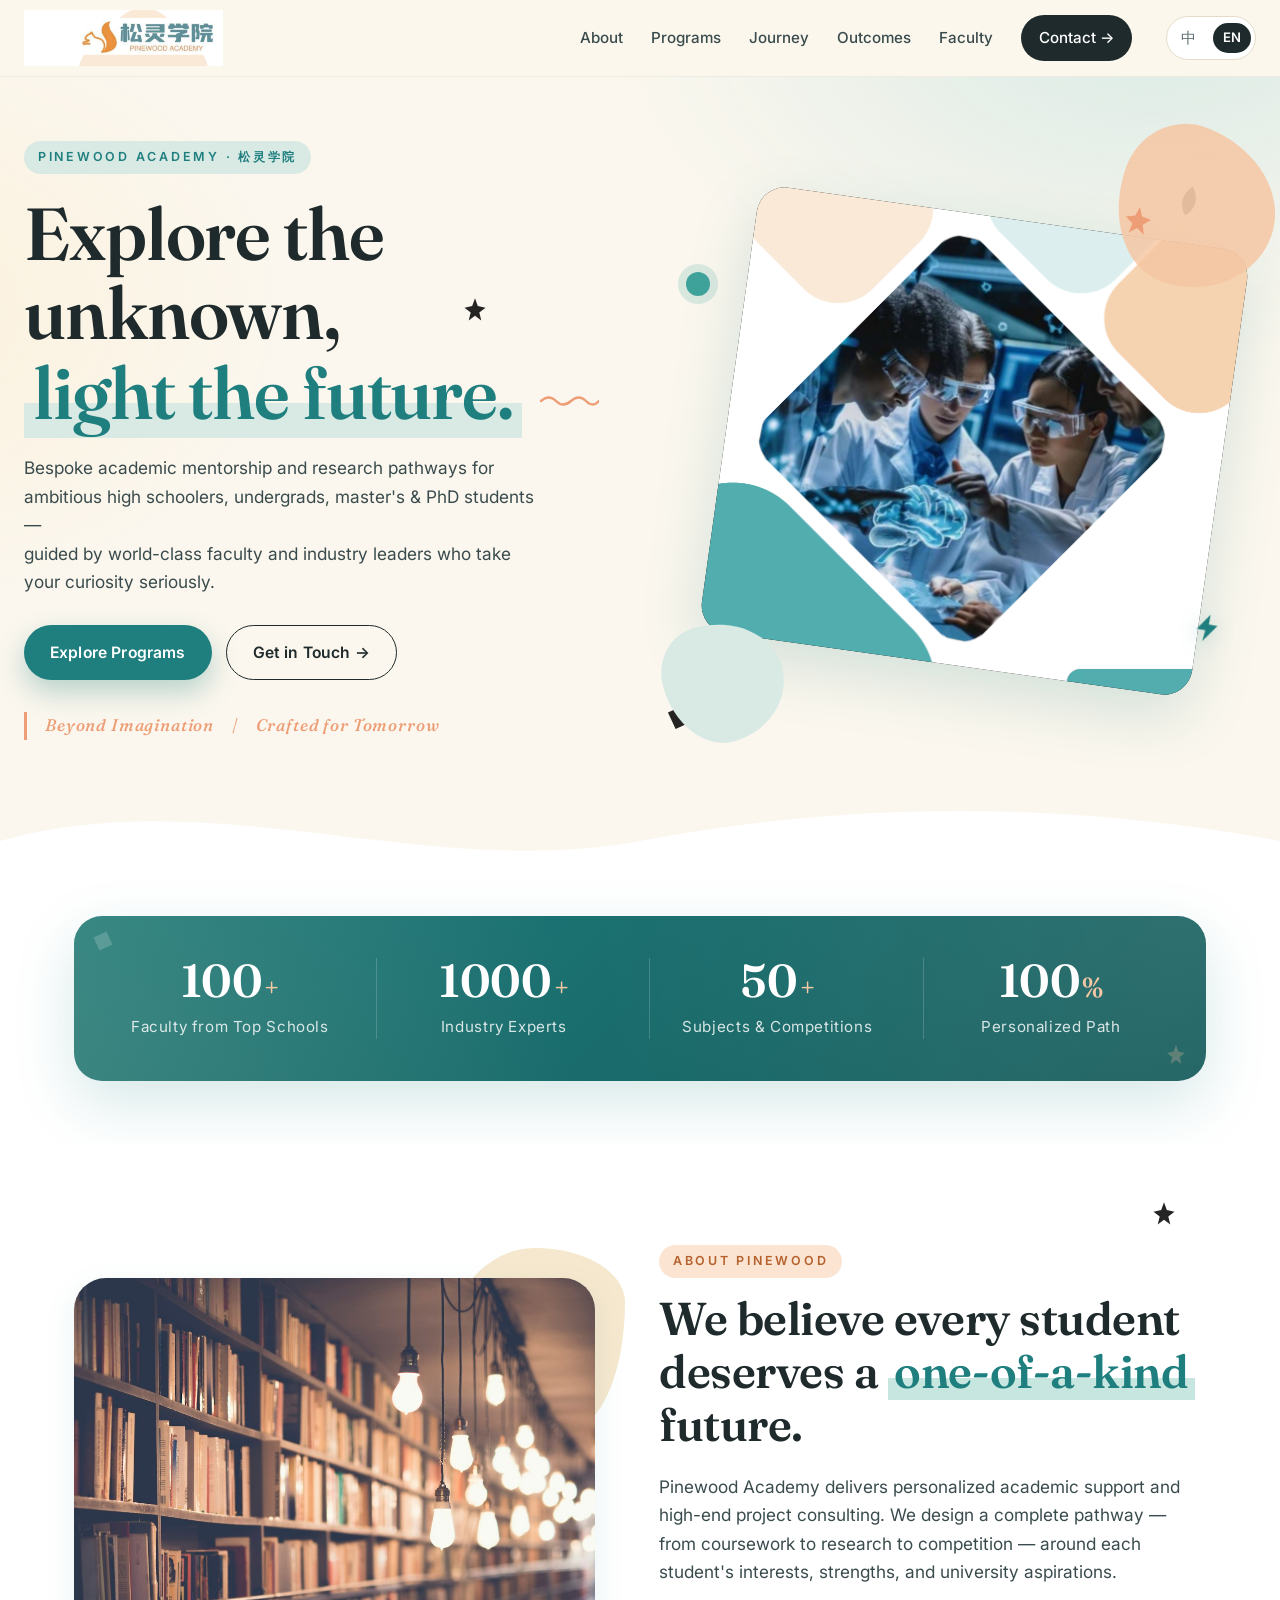
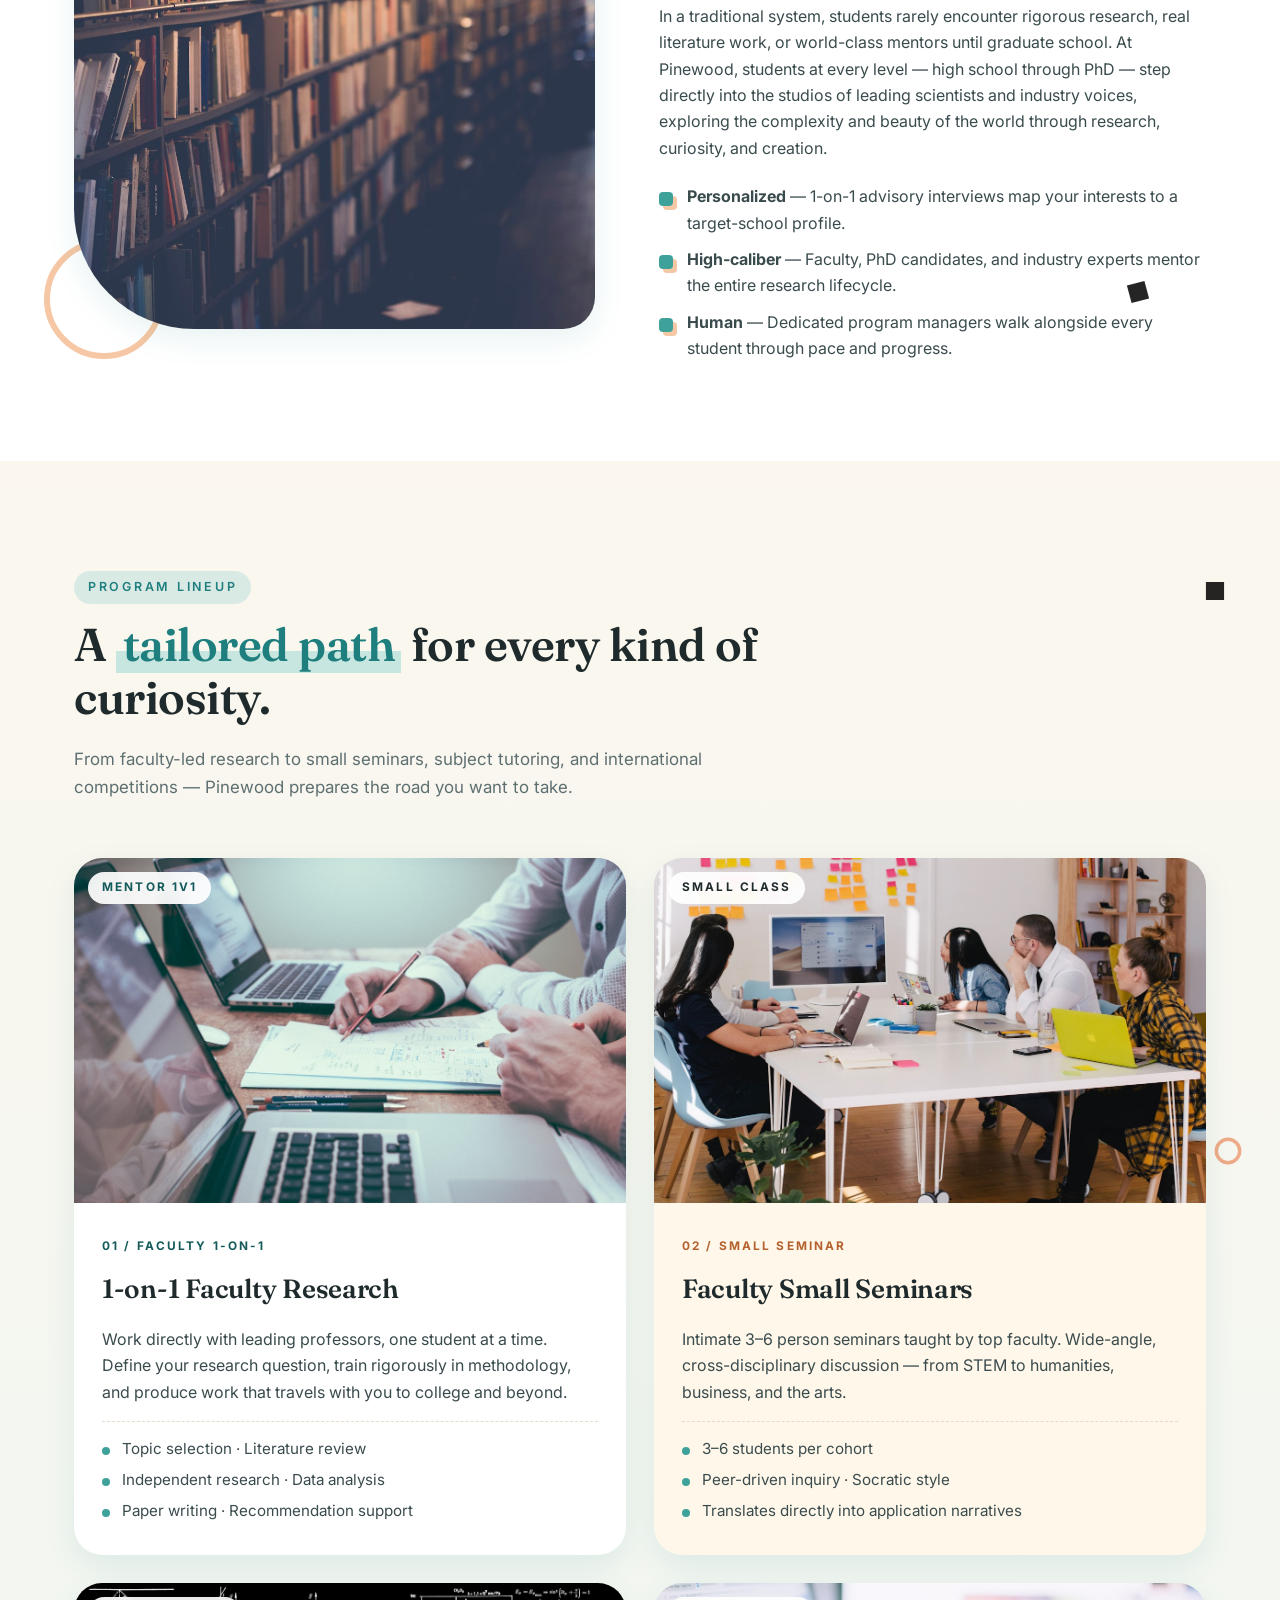
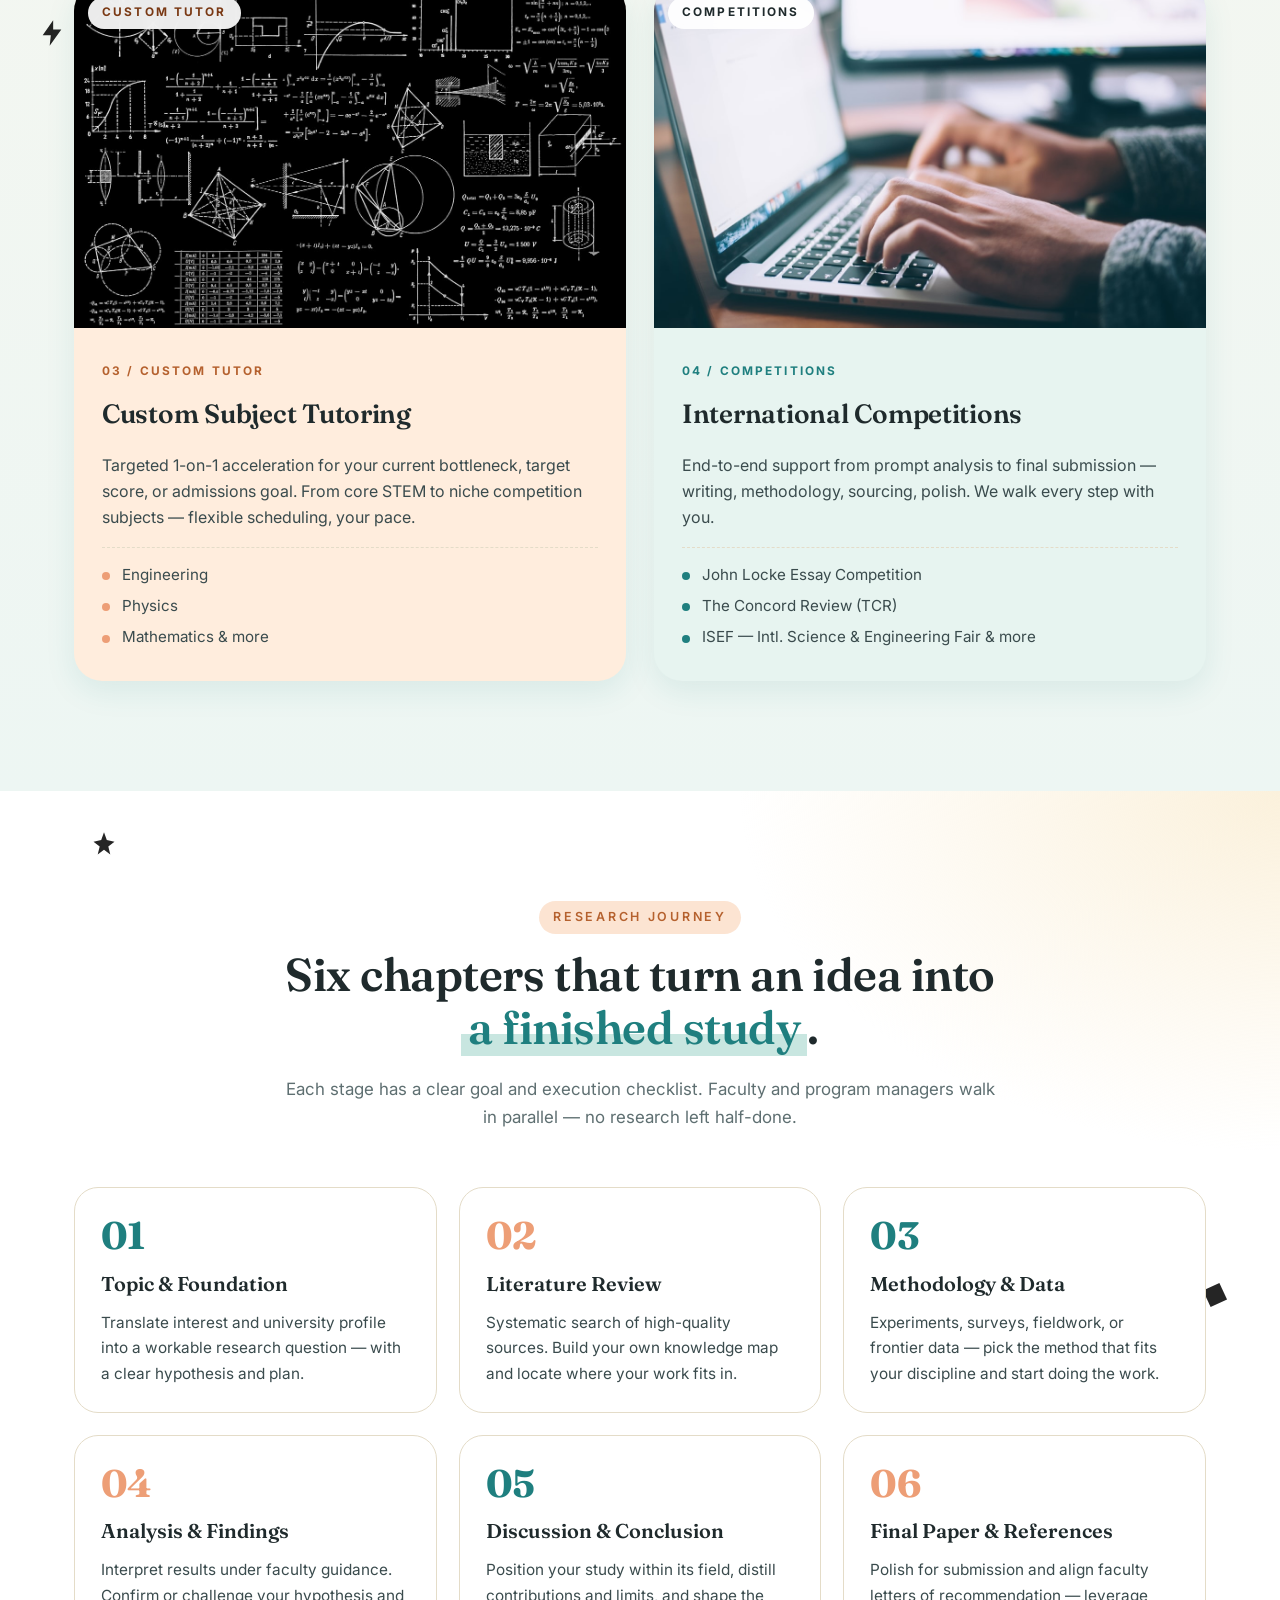
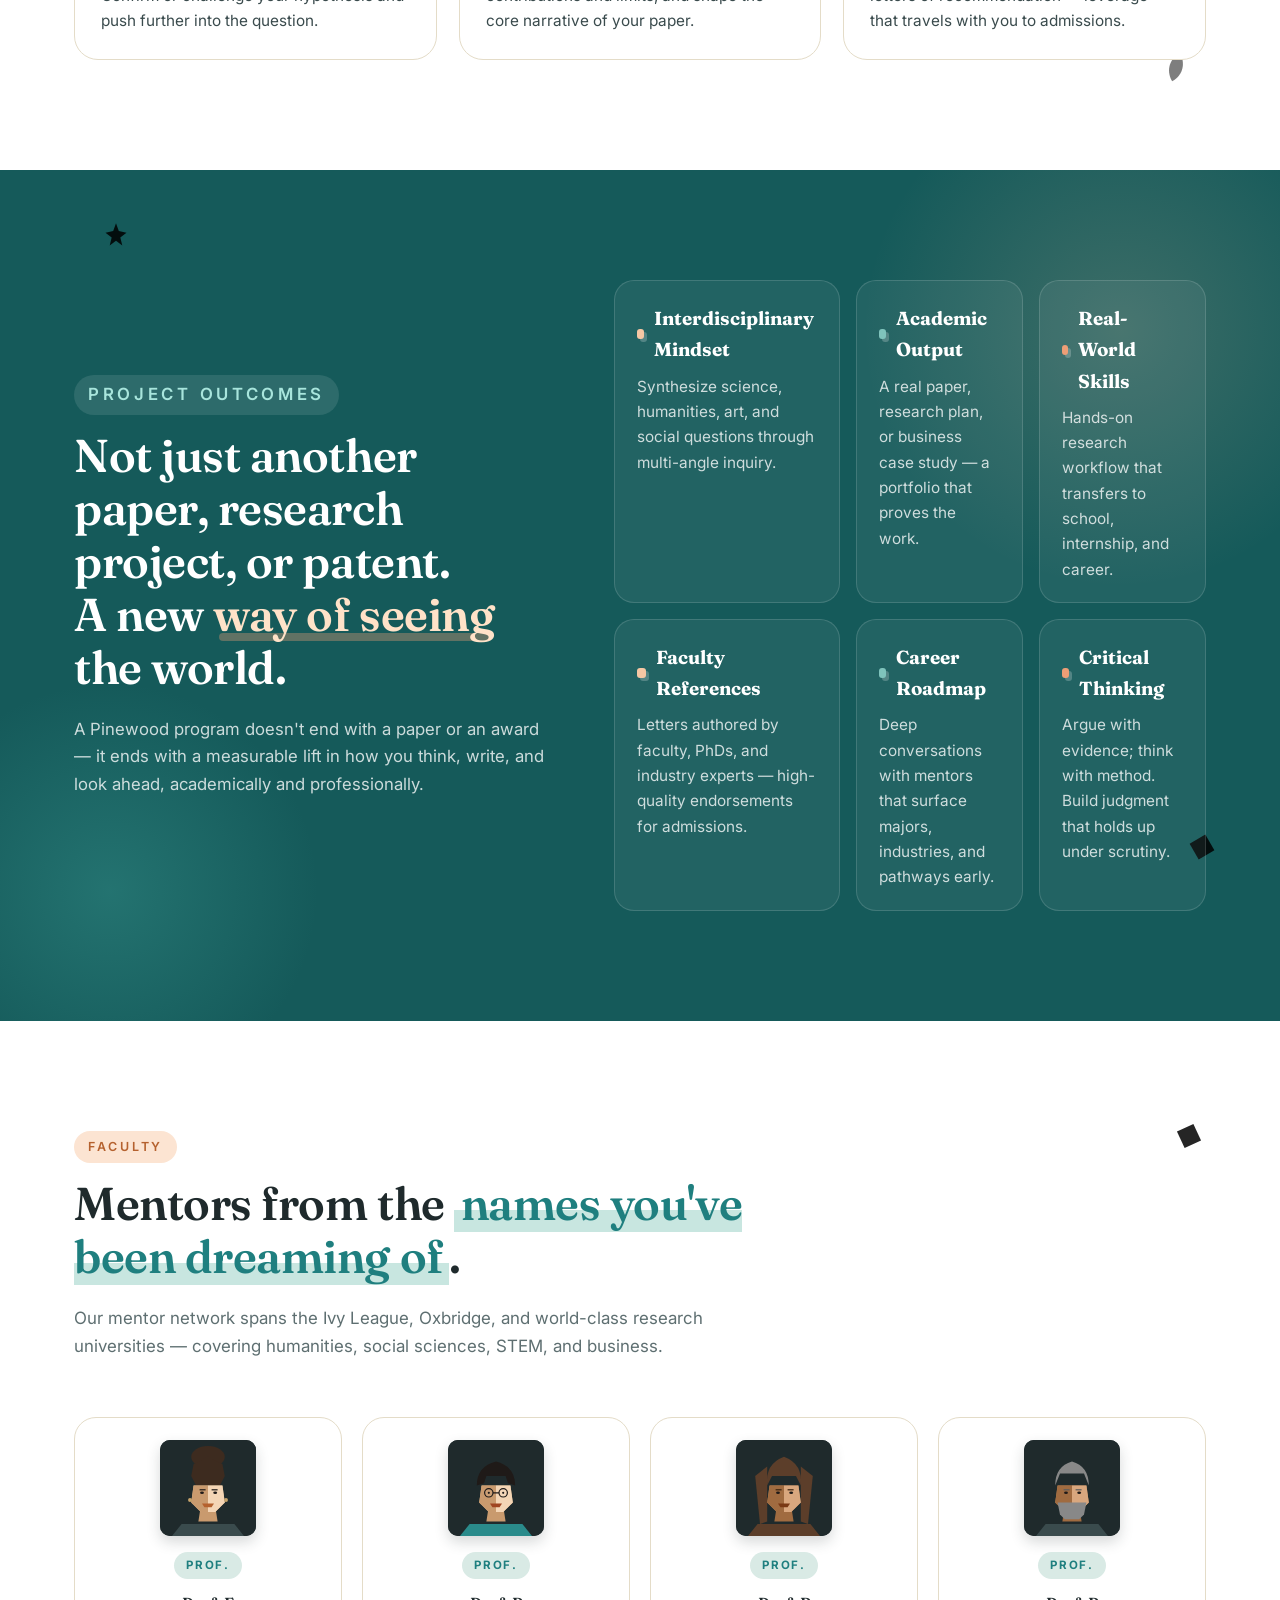
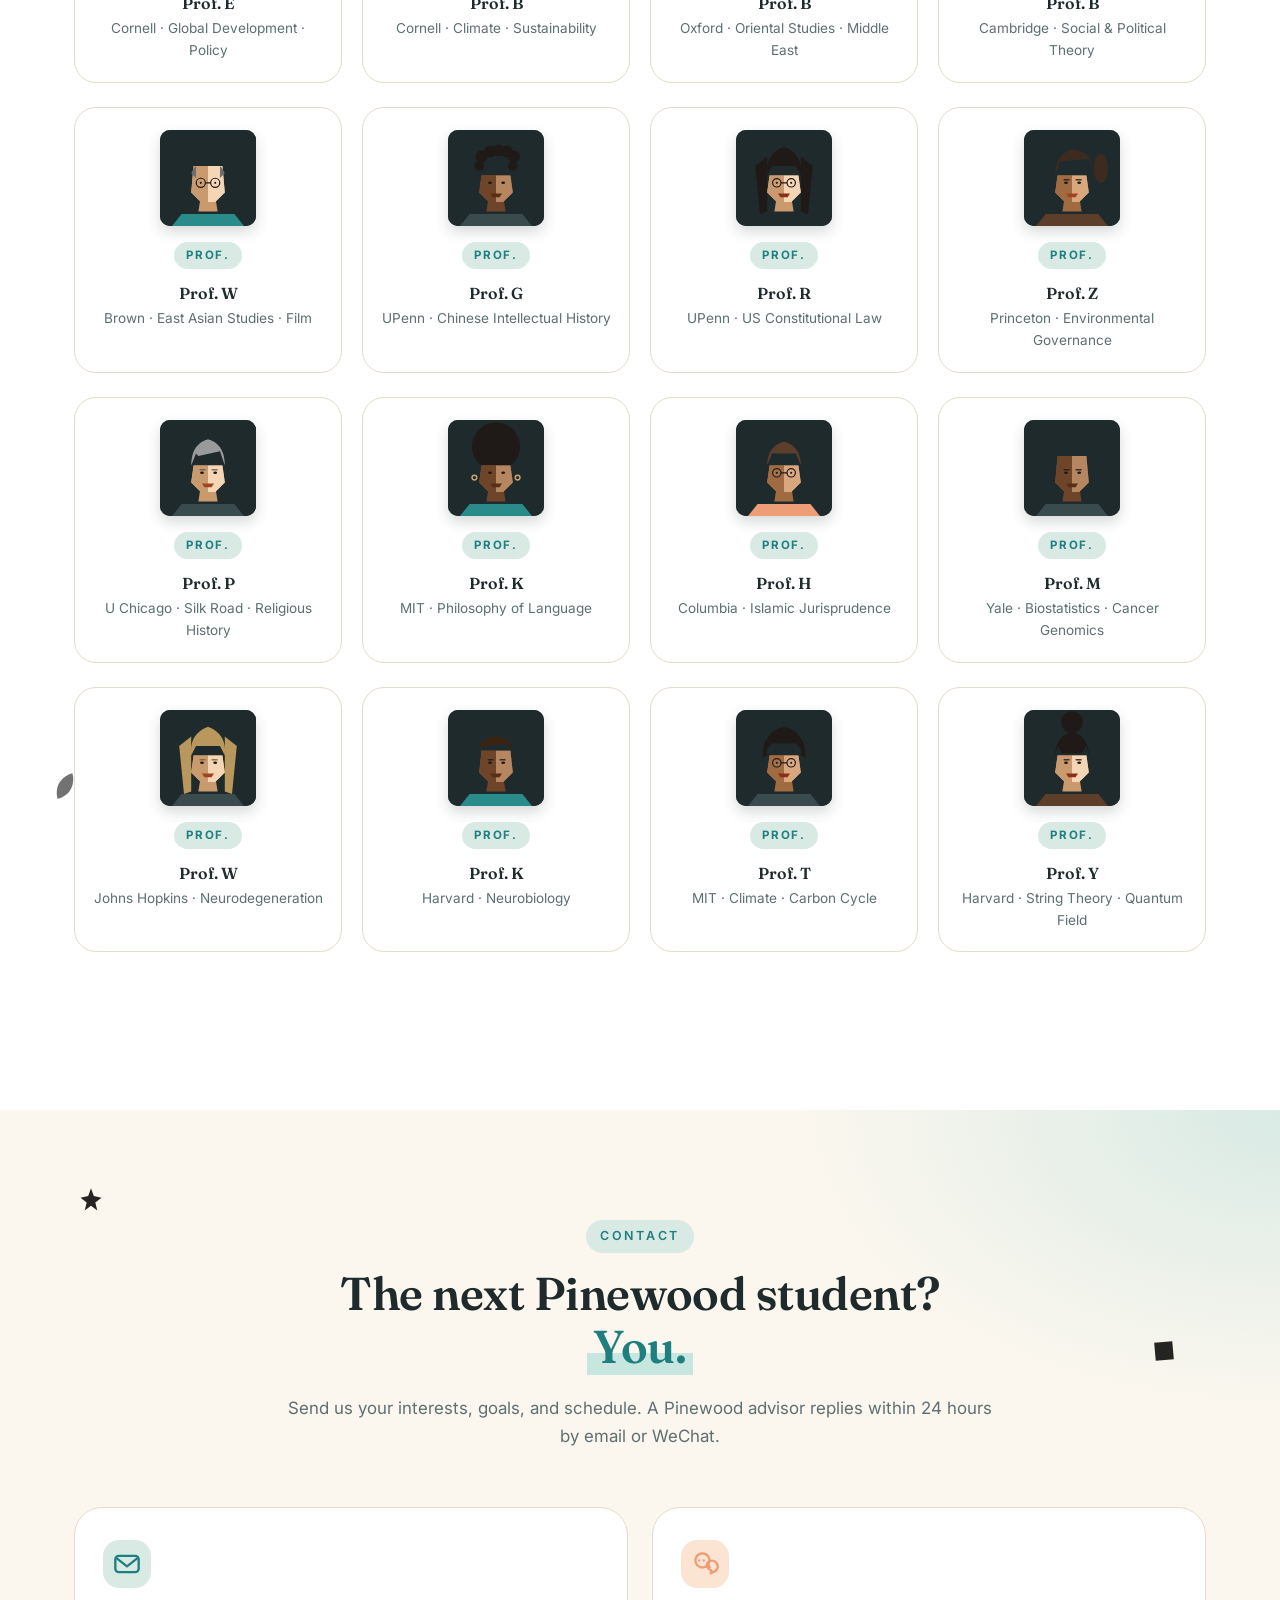
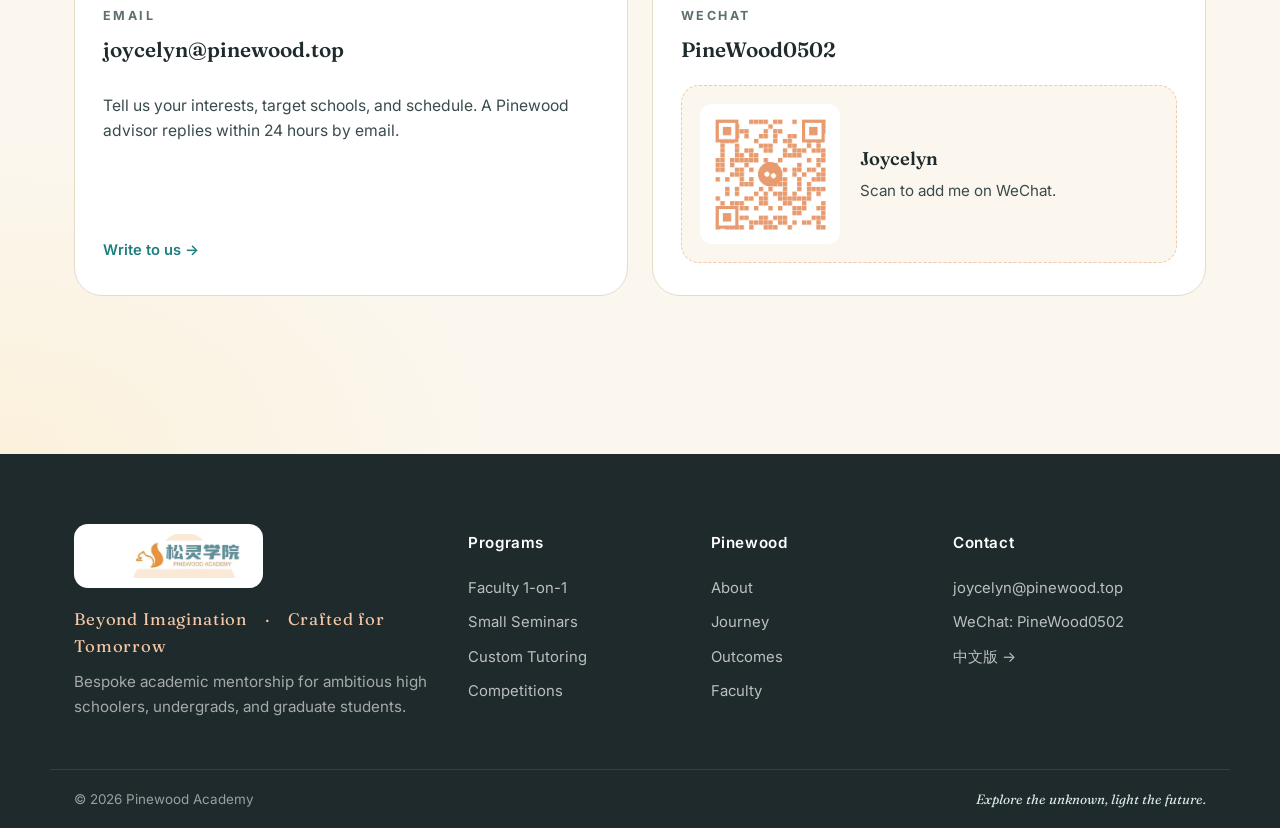
==== commit 3fe7123f: "Faculty: replace Mondrian tiles with 16 original cubist-style fictional portraits" ====
--- a/english.html
+++ b/english.html
@@ -22,23 +22,23 @@
     <symbol id="bolt" viewBox="0 0 24 24"><path d="M13 1 L4 14 H11 L10 23 L20 9 H13 Z"/></symbol>
     <symbol id="leaf" viewBox="0 0 24 24"><path d="M3 21 C 3 9, 12 3, 21 3 C 21 12, 15 21, 3 21 Z"/></symbol>
 
-    <!-- Mondrian-style mentor tiles (original geometric compositions) -->
-    <symbol id="m1" viewBox="0 0 80 80"><rect width="80" height="80" fill="#FBF7EE"/><rect x="0" y="0" width="50" height="32" fill="#2A8B8B"/><rect x="50" y="32" width="30" height="48" fill="#ED9E76"/><line x1="50" y1="0" x2="50" y2="80" stroke="#1F2A2C" stroke-width="3"/><line x1="0" y1="32" x2="80" y2="32" stroke="#1F2A2C" stroke-width="3"/></symbol>
-    <symbol id="m2" viewBox="0 0 80 80"><rect width="80" height="80" fill="#FBF7EE"/><rect x="0" y="0" width="80" height="22" fill="#ED9E76"/><rect x="0" y="56" width="80" height="24" fill="#2A8B8B"/><line x1="0" y1="22" x2="80" y2="22" stroke="#1F2A2C" stroke-width="3"/><line x1="0" y1="56" x2="80" y2="56" stroke="#1F2A2C" stroke-width="3"/></symbol>
-    <symbol id="m3" viewBox="0 0 80 80"><rect width="80" height="80" fill="#FBF7EE"/><rect x="0" y="0" width="30" height="80" fill="#FCD34D"/><rect x="30" y="50" width="50" height="30" fill="#2A8B8B"/><line x1="30" y1="0" x2="30" y2="80" stroke="#1F2A2C" stroke-width="3"/><line x1="30" y1="50" x2="80" y2="50" stroke="#1F2A2C" stroke-width="3"/></symbol>
-    <symbol id="m4" viewBox="0 0 80 80"><rect width="80" height="80" fill="#FBF7EE"/><rect x="0" y="0" width="40" height="80" fill="#ED9E76"/><rect x="40" y="0" width="40" height="40" fill="#FCD34D"/><line x1="40" y1="0" x2="40" y2="80" stroke="#1F2A2C" stroke-width="3"/><line x1="40" y1="40" x2="80" y2="40" stroke="#1F2A2C" stroke-width="3"/></symbol>
-    <symbol id="m5" viewBox="0 0 80 80"><rect width="80" height="80" fill="#FBF7EE"/><rect x="0" y="0" width="24" height="80" fill="#2A8B8B"/><rect x="55" y="0" width="25" height="55" fill="#FCD34D"/><rect x="55" y="55" width="25" height="25" fill="#ED9E76"/><line x1="24" y1="0" x2="24" y2="80" stroke="#1F2A2C" stroke-width="3"/><line x1="55" y1="0" x2="55" y2="80" stroke="#1F2A2C" stroke-width="3"/><line x1="55" y1="55" x2="80" y2="55" stroke="#1F2A2C" stroke-width="3"/></symbol>
-    <symbol id="m6" viewBox="0 0 80 80"><rect width="80" height="80" fill="#FBF7EE"/><rect x="50" y="0" width="30" height="30" fill="#ED9E76"/><rect x="0" y="30" width="80" height="50" fill="#2A8B8B"/><line x1="0" y1="30" x2="80" y2="30" stroke="#1F2A2C" stroke-width="3"/><line x1="50" y1="0" x2="50" y2="30" stroke="#1F2A2C" stroke-width="3"/></symbol>
-    <symbol id="m7" viewBox="0 0 80 80"><rect width="80" height="80" fill="#FBF7EE"/><rect x="50" y="0" width="30" height="22" fill="#FCD34D"/><rect x="0" y="55" width="50" height="25" fill="#ED9E76"/><line x1="50" y1="0" x2="50" y2="80" stroke="#1F2A2C" stroke-width="3"/><line x1="50" y1="22" x2="80" y2="22" stroke="#1F2A2C" stroke-width="3"/><line x1="0" y1="55" x2="50" y2="55" stroke="#1F2A2C" stroke-width="3"/></symbol>
-    <symbol id="m8" viewBox="0 0 80 80"><rect width="80" height="80" fill="#FBF7EE"/><rect x="0" y="55" width="35" height="25" fill="#2A8B8B"/><rect x="35" y="55" width="45" height="25" fill="#ED9E76"/><line x1="0" y1="55" x2="80" y2="55" stroke="#1F2A2C" stroke-width="3"/><line x1="35" y1="55" x2="35" y2="80" stroke="#1F2A2C" stroke-width="3"/></symbol>
-    <symbol id="m9" viewBox="0 0 80 80"><rect width="80" height="80" fill="#FBF7EE"/><rect x="0" y="0" width="50" height="50" fill="#2A8B8B"/><rect x="50" y="0" width="30" height="22" fill="#ED9E76"/><rect x="0" y="60" width="80" height="20" fill="#FCD34D"/><line x1="50" y1="0" x2="50" y2="50" stroke="#1F2A2C" stroke-width="3"/><line x1="50" y1="22" x2="80" y2="22" stroke="#1F2A2C" stroke-width="3"/><line x1="0" y1="50" x2="50" y2="50" stroke="#1F2A2C" stroke-width="3"/><line x1="0" y1="60" x2="80" y2="60" stroke="#1F2A2C" stroke-width="3"/></symbol>
-    <symbol id="m10" viewBox="0 0 80 80"><rect width="80" height="80" fill="#FBF7EE"/><rect x="40" y="0" width="40" height="40" fill="#2A8B8B"/><rect x="0" y="40" width="40" height="40" fill="#ED9E76"/><line x1="40" y1="0" x2="40" y2="80" stroke="#1F2A2C" stroke-width="3"/><line x1="0" y1="40" x2="80" y2="40" stroke="#1F2A2C" stroke-width="3"/></symbol>
-    <symbol id="m11" viewBox="0 0 80 80"><rect width="80" height="80" fill="#FBF7EE"/><rect x="0" y="0" width="80" height="18" fill="#ED9E76"/><rect x="0" y="18" width="55" height="62" fill="#FCD34D"/><rect x="55" y="18" width="25" height="62" fill="#2A8B8B"/><line x1="0" y1="18" x2="80" y2="18" stroke="#1F2A2C" stroke-width="3"/><line x1="55" y1="18" x2="55" y2="80" stroke="#1F2A2C" stroke-width="3"/></symbol>
-    <symbol id="m12" viewBox="0 0 80 80"><rect width="80" height="80" fill="#FBF7EE"/><rect x="0" y="0" width="60" height="30" fill="#2A8B8B"/><rect x="0" y="60" width="60" height="20" fill="#ED9E76"/><line x1="60" y1="0" x2="60" y2="80" stroke="#1F2A2C" stroke-width="3"/><line x1="0" y1="30" x2="60" y2="30" stroke="#1F2A2C" stroke-width="3"/><line x1="0" y1="60" x2="60" y2="60" stroke="#1F2A2C" stroke-width="3"/></symbol>
-    <symbol id="m13" viewBox="0 0 80 80"><rect width="80" height="80" fill="#FBF7EE"/><rect x="20" y="20" width="40" height="40" fill="#2A8B8B"/><rect x="60" y="60" width="20" height="20" fill="#ED9E76"/><line x1="20" y1="0" x2="20" y2="80" stroke="#1F2A2C" stroke-width="3"/><line x1="60" y1="0" x2="60" y2="80" stroke="#1F2A2C" stroke-width="3"/><line x1="0" y1="20" x2="80" y2="20" stroke="#1F2A2C" stroke-width="3"/><line x1="0" y1="60" x2="80" y2="60" stroke="#1F2A2C" stroke-width="3"/></symbol>
-    <symbol id="m14" viewBox="0 0 80 80"><rect width="80" height="80" fill="#FBF7EE"/><rect x="0" y="0" width="80" height="22" fill="#FCD34D"/><rect x="0" y="22" width="22" height="58" fill="#2A8B8B"/><line x1="0" y1="22" x2="80" y2="22" stroke="#1F2A2C" stroke-width="3"/><line x1="22" y1="22" x2="22" y2="80" stroke="#1F2A2C" stroke-width="3"/></symbol>
-    <symbol id="m15" viewBox="0 0 80 80"><rect width="80" height="80" fill="#FBF7EE"/><rect x="0" y="0" width="40" height="50" fill="#ED9E76"/><rect x="0" y="50" width="40" height="30" fill="#2A8B8B"/><rect x="55" y="0" width="25" height="20" fill="#FCD34D"/><line x1="40" y1="0" x2="40" y2="80" stroke="#1F2A2C" stroke-width="3"/><line x1="0" y1="50" x2="40" y2="50" stroke="#1F2A2C" stroke-width="3"/><line x1="55" y1="0" x2="55" y2="20" stroke="#1F2A2C" stroke-width="3"/><line x1="55" y1="20" x2="80" y2="20" stroke="#1F2A2C" stroke-width="3"/></symbol>
-    <symbol id="m16" viewBox="0 0 80 80"><rect width="80" height="80" fill="#FBF7EE"/><rect x="0" y="0" width="28" height="80" fill="#ED9E76"/><rect x="56" y="0" width="24" height="80" fill="#2A8B8B"/><line x1="28" y1="0" x2="28" y2="80" stroke="#1F2A2C" stroke-width="3"/><line x1="56" y1="0" x2="56" y2="80" stroke="#1F2A2C" stroke-width="3"/></symbol>
+    <!-- Cubist-style mentor portraits (fictional, original geometric faces) -->
+    <symbol id="m1" viewBox="0 0 80 80"><rect width="80" height="80" fill="#1F2A2C"/><polygon points="10,80 18,70 62,70 70,80" fill="#3A4B4D"/><ellipse cx="40" cy="14" rx="14" ry="9" fill="#3D2B1F"/><polygon points="26,30 28,20 40,14 52,20 54,30 50,38 30,38" fill="#3D2B1F"/><polygon points="34,55 46,55 48,68 32,68" fill="#C99A6E"/><polygon points="28,38 52,38 54,52 46,60 34,60 26,52" fill="#E0B68A"/><polygon points="40,38 52,38 54,52 46,60 40,60" fill="#F4D5B5"/><polygon points="28,38 40,38 40,60 34,60 26,52" fill="#C99A6E"/><rect x="33" y="41" width="5" height="1" fill="#1F1A18"/><rect x="43" y="41" width="5" height="1" fill="#1F1A18"/><ellipse cx="35" cy="44" rx="1.6" ry="1" fill="#1F1A18"/><ellipse cx="46" cy="44" rx="1.6" ry="1" fill="#1F1A18"/><polygon points="35,53 45,53 43,56 37,56" fill="#B5612E"/><circle cx="25" cy="50" r="1.6" fill="#C9A46B"/><circle cx="55" cy="50" r="1.6" fill="#C9A46B"/></symbol>
+    <symbol id="m2" viewBox="0 0 80 80"><rect width="80" height="80" fill="#1F2A2C"/><polygon points="10,80 18,70 62,70 70,80" fill="#2A8B8B"/><polygon points="34,55 46,55 48,68 32,68" fill="#C99A6E"/><polygon points="28,38 52,38 54,52 46,60 34,60 26,52" fill="#E0B68A"/><polygon points="40,38 52,38 54,52 46,60 40,60" fill="#F4D5B5"/><polygon points="28,38 40,38 40,60 34,60 26,52" fill="#C99A6E"/><path d="M24 38 Q 24 22 40 18 Q 56 22 56 38 L 50 36 L 48 30 L 32 30 L 30 36 Z" fill="#1F1A18"/><g stroke="#1F1A18" stroke-width="1" fill="rgba(255,255,255,0.05)"><circle cx="34" cy="44" r="3.5"/><circle cx="46" cy="44" r="3.5"/><line x1="37.5" y1="44" x2="42.5" y2="44"/></g><circle cx="34" cy="44" r="0.9" fill="#1F1A18"/><circle cx="46" cy="44" r="0.9" fill="#1F1A18"/><polygon points="35,53 45,53 43,56 37,56" fill="#A04420"/></symbol>
+    <symbol id="m3" viewBox="0 0 80 80"><rect width="80" height="80" fill="#1F2A2C"/><polygon points="10,80 18,70 62,70 70,80" fill="#5C3E2A"/><polygon points="20,70 16,30 26,22 26,68" fill="#5C3E2A"/><polygon points="60,70 64,30 54,22 54,68" fill="#5C3E2A"/><polygon points="34,55 46,55 48,68 32,68" fill="#A06B40"/><polygon points="28,38 52,38 54,52 46,60 34,60 26,52" fill="#C28858"/><polygon points="40,38 52,38 54,52 46,60 40,60" fill="#D9A77E"/><polygon points="28,38 40,38 40,60 34,60 26,52" fill="#A06B40"/><path d="M26 38 Q 24 20 40 14 Q 56 20 54 38 L 50 30 L 30 30 Z" fill="#5C3E2A"/><rect x="33" y="41" width="5" height="1" fill="#3A2410"/><rect x="43" y="41" width="5" height="1" fill="#3A2410"/><ellipse cx="35" cy="44" rx="1.6" ry="1" fill="#1F1A18"/><ellipse cx="46" cy="44" rx="1.6" ry="1" fill="#1F1A18"/><polygon points="35,53 45,53 43,56 37,56" fill="#7A3914"/></symbol>
+    <symbol id="m4" viewBox="0 0 80 80"><rect width="80" height="80" fill="#1F2A2C"/><polygon points="10,80 18,70 62,70 70,80" fill="#3A4B4D"/><polygon points="34,55 46,55 48,68 32,68" fill="#A06B40"/><polygon points="28,38 52,38 54,52 46,60 34,60 26,52" fill="#C28858"/><polygon points="40,38 52,38 54,52 46,60 40,60" fill="#D9A77E"/><polygon points="28,38 40,38 40,60 34,60 26,52" fill="#A06B40"/><path d="M26 38 Q 26 22 40 18 Q 54 22 54 38 L 50 28 L 30 28 Z" fill="#888888"/><polygon points="28,52 52,52 50,62 46,66 34,66 30,62" fill="#888888"/><ellipse cx="35" cy="44" rx="1.6" ry="1" fill="#1F1A18"/><ellipse cx="46" cy="44" rx="1.6" ry="1" fill="#1F1A18"/><rect x="33" y="41" width="5" height="1" fill="#5C5C5C"/><rect x="43" y="41" width="5" height="1" fill="#5C5C5C"/></symbol>
+    <symbol id="m5" viewBox="0 0 80 80"><rect width="80" height="80" fill="#1F2A2C"/><polygon points="10,80 18,70 62,70 70,80" fill="#2A8B8B"/><polygon points="34,55 46,55 48,68 32,68" fill="#C99A6E"/><polygon points="28,30 52,30 54,52 46,60 34,60 26,52" fill="#E0B68A"/><polygon points="40,30 52,30 54,52 46,60 40,60" fill="#F4D5B5"/><polygon points="28,30 40,30 40,60 34,60 26,52" fill="#C99A6E"/><polygon points="26,36 30,40 30,30 28,32" fill="#6E6C6C"/><polygon points="54,36 50,40 50,30 52,32" fill="#6E6C6C"/><g stroke="#1F1A18" stroke-width="1" fill="rgba(255,255,255,0.05)"><circle cx="34" cy="44" r="3.8"/><circle cx="46" cy="44" r="3.8"/><line x1="37.8" y1="44" x2="42.2" y2="44"/></g><circle cx="34" cy="44" r="0.9" fill="#1F1A18"/><circle cx="46" cy="44" r="0.9" fill="#1F1A18"/></symbol>
+    <symbol id="m6" viewBox="0 0 80 80"><rect width="80" height="80" fill="#1F2A2C"/><polygon points="10,80 18,70 62,70 70,80" fill="#3A4B4D"/><polygon points="34,55 46,55 48,68 32,68" fill="#6E4528"/><polygon points="28,38 52,38 54,52 46,60 34,60 26,52" fill="#95643F"/><polygon points="40,38 52,38 54,52 46,60 40,60" fill="#B58660"/><polygon points="28,38 40,38 40,60 34,60 26,52" fill="#6E4528"/><g fill="#1F1A18"><circle cx="28" cy="22" r="5"/><circle cx="35" cy="18" r="5"/><circle cx="42" cy="17" r="5"/><circle cx="49" cy="18" r="5"/><circle cx="55" cy="22" r="5"/><circle cx="26" cy="30" r="4"/><circle cx="54" cy="30" r="4"/></g><ellipse cx="35" cy="44" rx="1.6" ry="1" fill="#1F1A18"/><ellipse cx="46" cy="44" rx="1.6" ry="1" fill="#1F1A18"/><polygon points="35,53 45,53 43,56 37,56" fill="#5A2E14"/></symbol>
+    <symbol id="m7" viewBox="0 0 80 80"><rect width="80" height="80" fill="#1F2A2C"/><polygon points="10,80 18,70 62,70 70,80" fill="#1F2A2C"/><polygon points="20,70 16,30 26,22 26,68" fill="#1F1A18"/><polygon points="60,70 64,30 54,22 54,68" fill="#1F1A18"/><polygon points="34,55 46,55 48,68 32,68" fill="#C99A6E"/><polygon points="28,38 52,38 54,52 46,60 34,60 26,52" fill="#E0B68A"/><polygon points="40,38 52,38 54,52 46,60 40,60" fill="#F4D5B5"/><polygon points="28,38 40,38 40,60 34,60 26,52" fill="#C99A6E"/><path d="M26 38 Q 24 20 40 14 Q 56 20 54 38 L 50 30 L 30 30 Z" fill="#1F1A18"/><g stroke="#1F1A18" stroke-width="1" fill="rgba(255,255,255,0.05)"><circle cx="34" cy="44" r="3.5"/><circle cx="46" cy="44" r="3.5"/><line x1="37.5" y1="44" x2="42.5" y2="44"/></g><circle cx="34" cy="44" r="0.9" fill="#1F1A18"/><circle cx="46" cy="44" r="0.9" fill="#1F1A18"/><polygon points="35,53 45,53 43,56 37,56" fill="#8B3018"/></symbol>
+    <symbol id="m8" viewBox="0 0 80 80"><rect width="80" height="80" fill="#1F2A2C"/><polygon points="10,80 18,70 62,70 70,80" fill="#5C3E2A"/><ellipse cx="64" cy="32" rx="6" ry="12" fill="#3D2B1F"/><polygon points="34,55 46,55 48,68 32,68" fill="#A06B40"/><polygon points="28,38 52,38 54,52 46,60 34,60 26,52" fill="#C28858"/><polygon points="40,38 52,38 54,52 46,60 40,60" fill="#D9A77E"/><polygon points="28,38 40,38 40,60 34,60 26,52" fill="#A06B40"/><path d="M26 38 Q 26 20 40 16 Q 56 18 56 30 L 54 24 L 30 26 Z" fill="#3D2B1F"/><rect x="33" y="41" width="5" height="1" fill="#1F1A18"/><rect x="43" y="41" width="5" height="1" fill="#1F1A18"/><ellipse cx="35" cy="44" rx="1.6" ry="1" fill="#1F1A18"/><ellipse cx="46" cy="44" rx="1.6" ry="1" fill="#1F1A18"/><polygon points="35,53 45,53 43,56 37,56" fill="#A04420"/></symbol>
+    <symbol id="m9" viewBox="0 0 80 80"><rect width="80" height="80" fill="#1F2A2C"/><polygon points="10,80 18,70 62,70 70,80" fill="#3A4B4D"/><polygon points="34,55 46,55 48,68 32,68" fill="#C99A6E"/><polygon points="28,38 52,38 54,52 46,60 34,60 26,52" fill="#E0B68A"/><polygon points="40,38 52,38 54,52 46,60 40,60" fill="#F4D5B5"/><polygon points="28,38 40,38 40,60 34,60 26,52" fill="#C99A6E"/><path d="M26 38 Q 26 20 40 16 Q 54 20 54 38 L 50 26 L 32 30 L 30 28 Z" fill="#999A9A"/><rect x="33" y="41" width="5" height="1" fill="#5C5C5C"/><rect x="43" y="41" width="5" height="1" fill="#5C5C5C"/><ellipse cx="35" cy="44" rx="1.6" ry="1" fill="#1F1A18"/><ellipse cx="46" cy="44" rx="1.6" ry="1" fill="#1F1A18"/><polygon points="35,53 45,53 43,56 37,56" fill="#A04420"/></symbol>
+    <symbol id="m10" viewBox="0 0 80 80"><rect width="80" height="80" fill="#1F2A2C"/><polygon points="10,80 18,70 62,70 70,80" fill="#2A8B8B"/><circle cx="40" cy="22" r="20" fill="#1F1A18"/><polygon points="34,55 46,55 48,68 32,68" fill="#6E4528"/><polygon points="28,38 52,38 54,52 46,60 34,60 26,52" fill="#95643F"/><polygon points="40,38 52,38 54,52 46,60 40,60" fill="#B58660"/><polygon points="28,38 40,38 40,60 34,60 26,52" fill="#6E4528"/><ellipse cx="35" cy="44" rx="1.6" ry="1" fill="#1F1A18"/><ellipse cx="46" cy="44" rx="1.6" ry="1" fill="#1F1A18"/><polygon points="35,53 45,53 43,56 37,56" fill="#5A2E14"/><circle cx="22" cy="48" r="2" fill="none" stroke="#C9A46B" stroke-width="1.2"/><circle cx="58" cy="48" r="2" fill="none" stroke="#C9A46B" stroke-width="1.2"/></symbol>
+    <symbol id="m11" viewBox="0 0 80 80"><rect width="80" height="80" fill="#1F2A2C"/><polygon points="10,80 18,70 62,70 70,80" fill="#ED9E76"/><polygon points="34,55 46,55 48,68 32,68" fill="#A06B40"/><polygon points="28,38 52,38 54,52 46,60 34,60 26,52" fill="#C28858"/><polygon points="40,38 52,38 54,52 46,60 40,60" fill="#D9A77E"/><polygon points="28,38 40,38 40,60 34,60 26,52" fill="#A06B40"/><path d="M26 38 Q 26 22 40 18 Q 54 22 54 38 L 50 28 L 30 28 Z" fill="#5C3E2A"/><g stroke="#1F1A18" stroke-width="1" fill="rgba(255,255,255,0.05)"><circle cx="34" cy="44" r="3.5"/><circle cx="46" cy="44" r="3.5"/><line x1="37.5" y1="44" x2="42.5" y2="44"/></g><circle cx="34" cy="44" r="0.9" fill="#1F1A18"/><circle cx="46" cy="44" r="0.9" fill="#1F1A18"/></symbol>
+    <symbol id="m12" viewBox="0 0 80 80"><rect width="80" height="80" fill="#1F2A2C"/><polygon points="10,80 18,70 62,70 70,80" fill="#3A4B4D"/><polygon points="34,55 46,55 48,68 32,68" fill="#6E4528"/><polygon points="28,30 52,30 54,52 46,60 34,60 26,52" fill="#95643F"/><polygon points="40,30 52,30 54,52 46,60 40,60" fill="#B58660"/><polygon points="28,30 40,30 40,60 34,60 26,52" fill="#6E4528"/><rect x="33" y="41" width="5" height="1" fill="#1F1A18"/><rect x="43" y="41" width="5" height="1" fill="#1F1A18"/><ellipse cx="35" cy="44" rx="1.6" ry="1" fill="#1F1A18"/><ellipse cx="46" cy="44" rx="1.6" ry="1" fill="#1F1A18"/><polygon points="35,53 45,53 43,56 37,56" fill="#5A2E14"/></symbol>
+    <symbol id="m13" viewBox="0 0 80 80"><rect width="80" height="80" fill="#1F2A2C"/><polygon points="10,80 18,70 62,70 70,80" fill="#3A4B4D"/><polygon points="20,70 16,30 26,22 26,68" fill="#B8985C"/><polygon points="60,70 64,30 54,22 54,68" fill="#B8985C"/><polygon points="34,55 46,55 48,68 32,68" fill="#C99A6E"/><polygon points="28,38 52,38 54,52 46,60 34,60 26,52" fill="#E0B68A"/><polygon points="40,38 52,38 54,52 46,60 40,60" fill="#F4D5B5"/><polygon points="28,38 40,38 40,60 34,60 26,52" fill="#C99A6E"/><path d="M26 38 Q 24 20 40 14 Q 56 20 54 38 L 50 30 L 30 30 Z" fill="#B8985C"/><rect x="33" y="41" width="5" height="1" fill="#7A5C2E"/><rect x="43" y="41" width="5" height="1" fill="#7A5C2E"/><ellipse cx="35" cy="44" rx="1.6" ry="1" fill="#1F1A18"/><ellipse cx="46" cy="44" rx="1.6" ry="1" fill="#1F1A18"/><polygon points="35,53 45,53 43,56 37,56" fill="#A04420"/></symbol>
+    <symbol id="m14" viewBox="0 0 80 80"><rect width="80" height="80" fill="#1F2A2C"/><polygon points="10,80 18,70 62,70 70,80" fill="#2A8B8B"/><polygon points="34,55 46,55 48,68 32,68" fill="#6E4528"/><polygon points="28,34 52,34 54,52 46,60 34,60 26,52" fill="#95643F"/><polygon points="40,34 52,34 54,52 46,60 40,60" fill="#B58660"/><polygon points="28,34 40,34 40,60 34,60 26,52" fill="#6E4528"/><path d="M26 34 Q 26 24 40 22 Q 54 24 54 34 L 50 28 L 30 30 Z" fill="#3A2410"/><rect x="33" y="41" width="5" height="1" fill="#1F1A18"/><rect x="43" y="41" width="5" height="1" fill="#1F1A18"/><ellipse cx="35" cy="44" rx="1.6" ry="1" fill="#1F1A18"/><ellipse cx="46" cy="44" rx="1.6" ry="1" fill="#1F1A18"/><polygon points="35,53 45,53 43,56 37,56" fill="#5A2E14"/></symbol>
+    <symbol id="m15" viewBox="0 0 80 80"><rect width="80" height="80" fill="#1F2A2C"/><polygon points="10,80 18,70 62,70 70,80" fill="#3A4B4D"/><polygon points="34,55 46,55 48,68 32,68" fill="#A06B40"/><polygon points="28,38 52,38 54,52 46,60 34,60 26,52" fill="#C28858"/><polygon points="40,38 52,38 54,52 46,60 40,60" fill="#D9A77E"/><polygon points="28,38 40,38 40,60 34,60 26,52" fill="#A06B40"/><path d="M22 40 Q 22 18 40 14 Q 58 18 58 40 L 54 38 L 54 32 L 50 28 L 30 28 L 26 32 L 26 38 Z" fill="#1F1A18"/><g stroke="#1F1A18" stroke-width="1" fill="rgba(255,255,255,0.05)"><circle cx="34" cy="44" r="3.5"/><circle cx="46" cy="44" r="3.5"/><line x1="37.5" y1="44" x2="42.5" y2="44"/></g><circle cx="34" cy="44" r="0.9" fill="#1F1A18"/><circle cx="46" cy="44" r="0.9" fill="#1F1A18"/><polygon points="35,53 45,53 43,56 37,56" fill="#8B3018"/></symbol>
+    <symbol id="m16" viewBox="0 0 80 80"><rect width="80" height="80" fill="#1F2A2C"/><polygon points="10,80 18,70 62,70 70,80" fill="#5C3E2A"/><circle cx="40" cy="10" r="9" fill="#1F1A18"/><polygon points="34,55 46,55 48,68 32,68" fill="#C99A6E"/><polygon points="28,38 52,38 54,52 46,60 34,60 26,52" fill="#E0B68A"/><polygon points="40,38 52,38 54,52 46,60 40,60" fill="#F4D5B5"/><polygon points="28,38 40,38 40,60 34,60 26,52" fill="#C99A6E"/><path d="M26 38 Q 26 22 40 18 Q 54 22 54 38 L 52 30 L 48 36 L 32 36 L 28 30 Z" fill="#1F1A18"/><rect x="33" y="41" width="5" height="1" fill="#1F1A18"/><rect x="43" y="41" width="5" height="1" fill="#1F1A18"/><ellipse cx="35" cy="44" rx="1.6" ry="1" fill="#1F1A18"/><ellipse cx="46" cy="44" rx="1.6" ry="1" fill="#1F1A18"/><polygon points="35,53 45,53 43,56 37,56" fill="#8B3018"/></symbol>
   </defs>
 </svg>
 
--- a/styles.css
+++ b/styles.css
@@ -713,13 +713,13 @@
   box-shadow: var(--shadow-1);
 }
 .mentor__ava{
-  width: 92px; height: 92px;
+  width: 96px; height: 96px;
   margin: 0 auto 14px;
-  border-radius: 6px;
+  border-radius: 10px;
   display:grid; place-items:center;
   overflow:hidden;
-  background: #FBF7EE;
-  box-shadow: 0 4px 10px rgba(31,42,44,.10);
+  background: #1F2A2C;
+  box-shadow: 0 6px 14px rgba(31,42,44,.18);
 }
 .mentor__ava svg{ width: 100%; height: 100%; display:block;}
 .mentor__role{
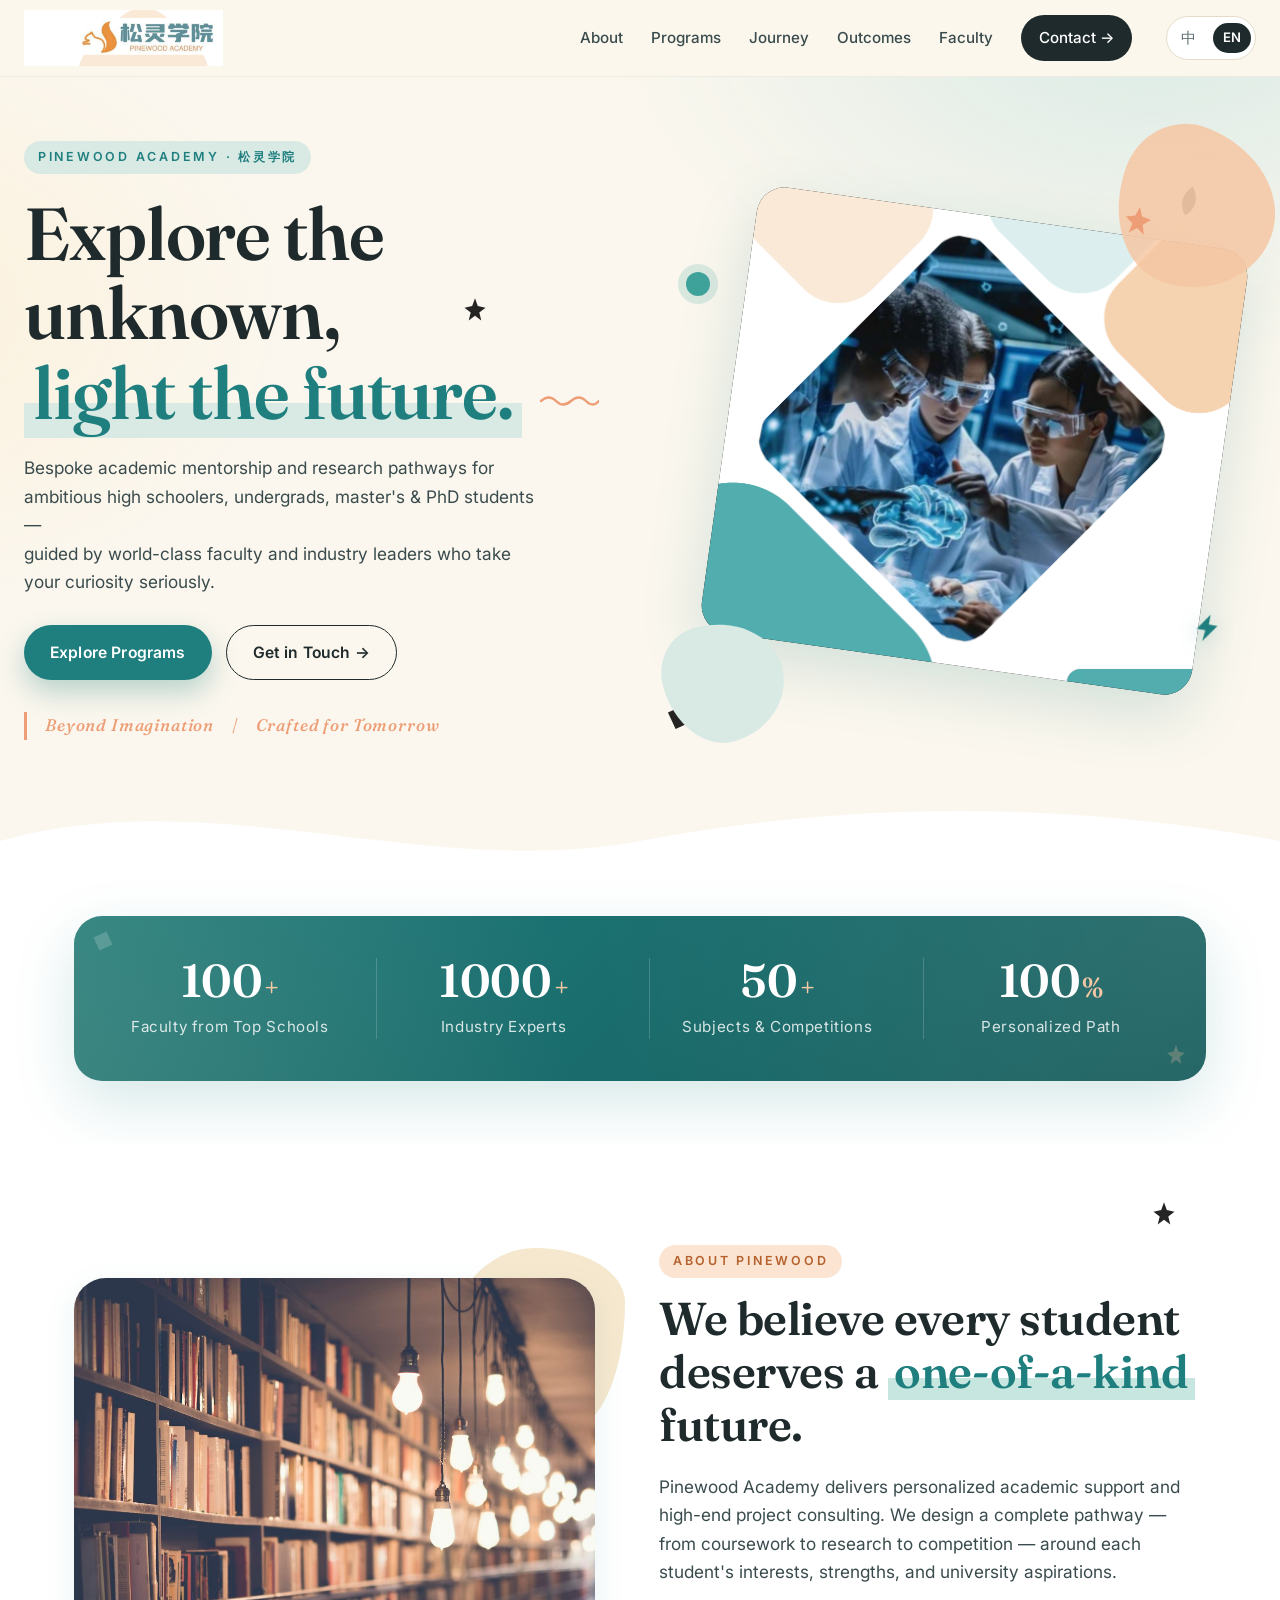
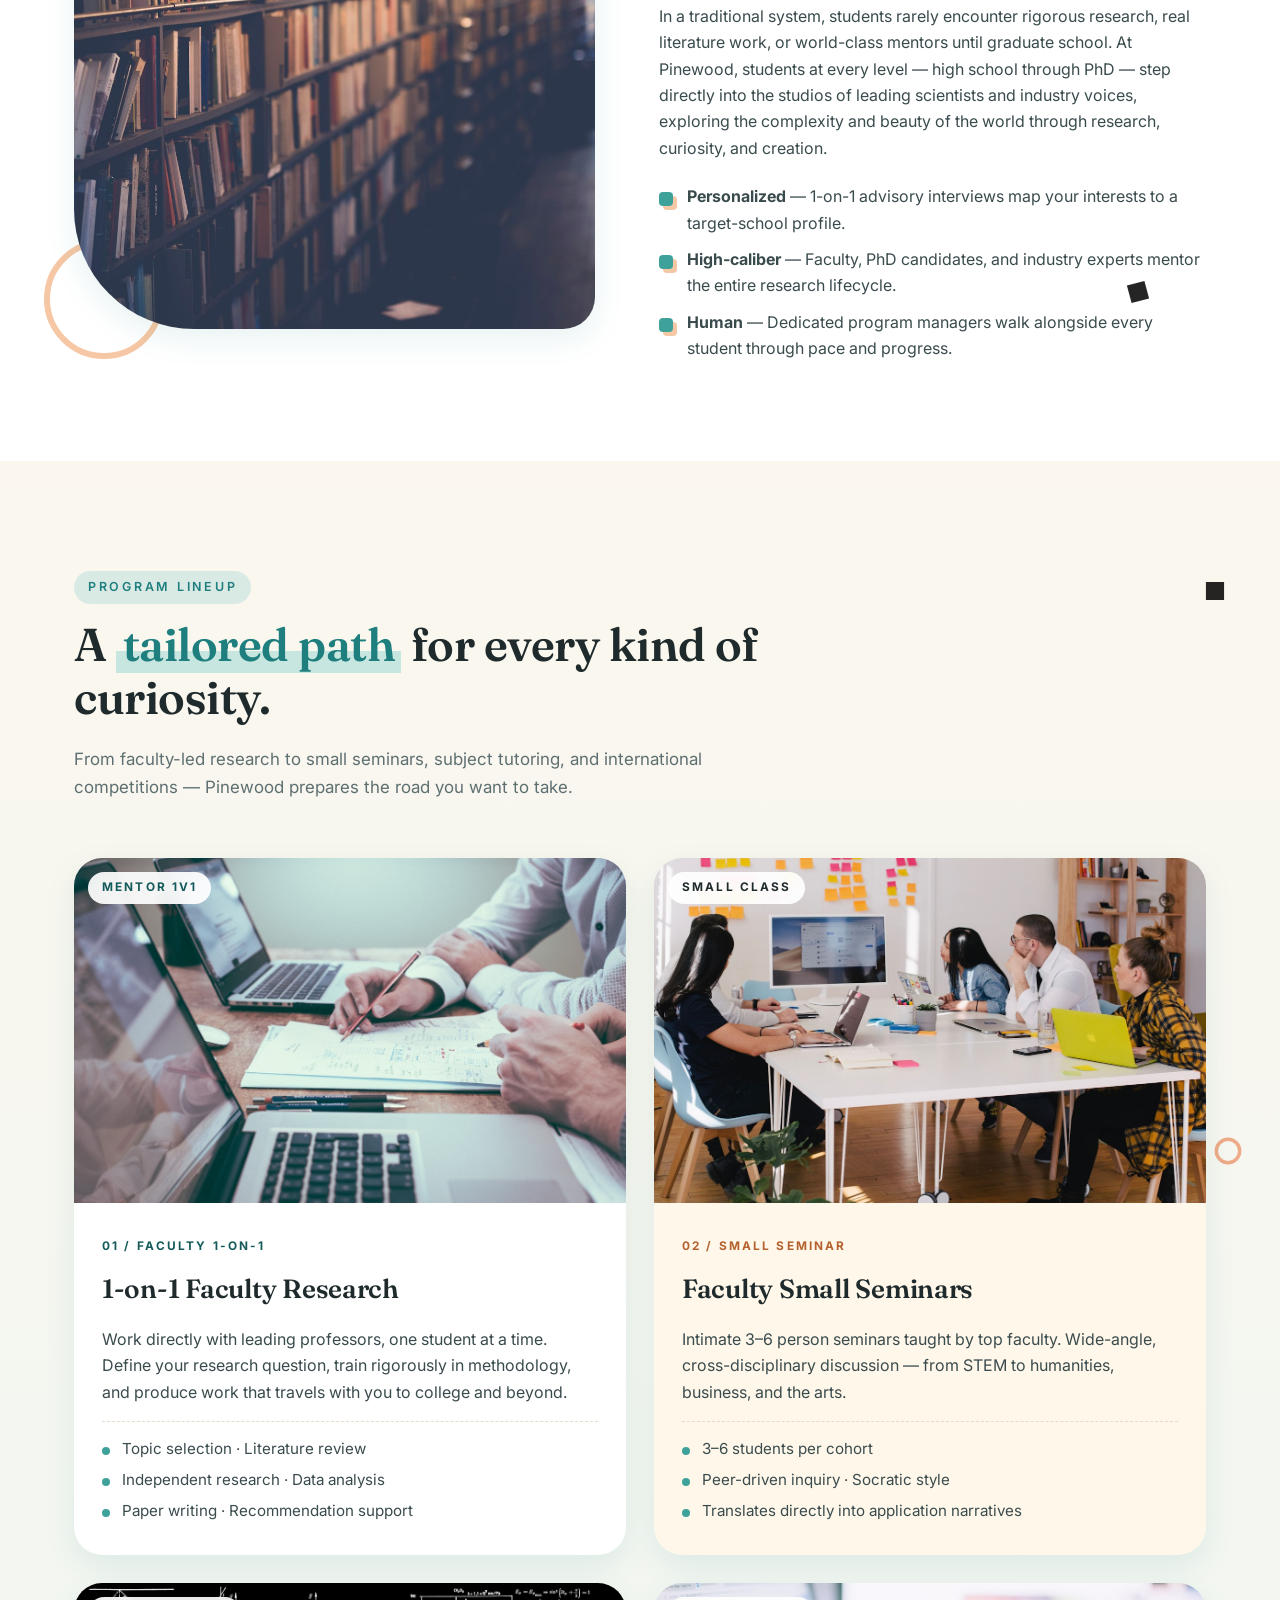
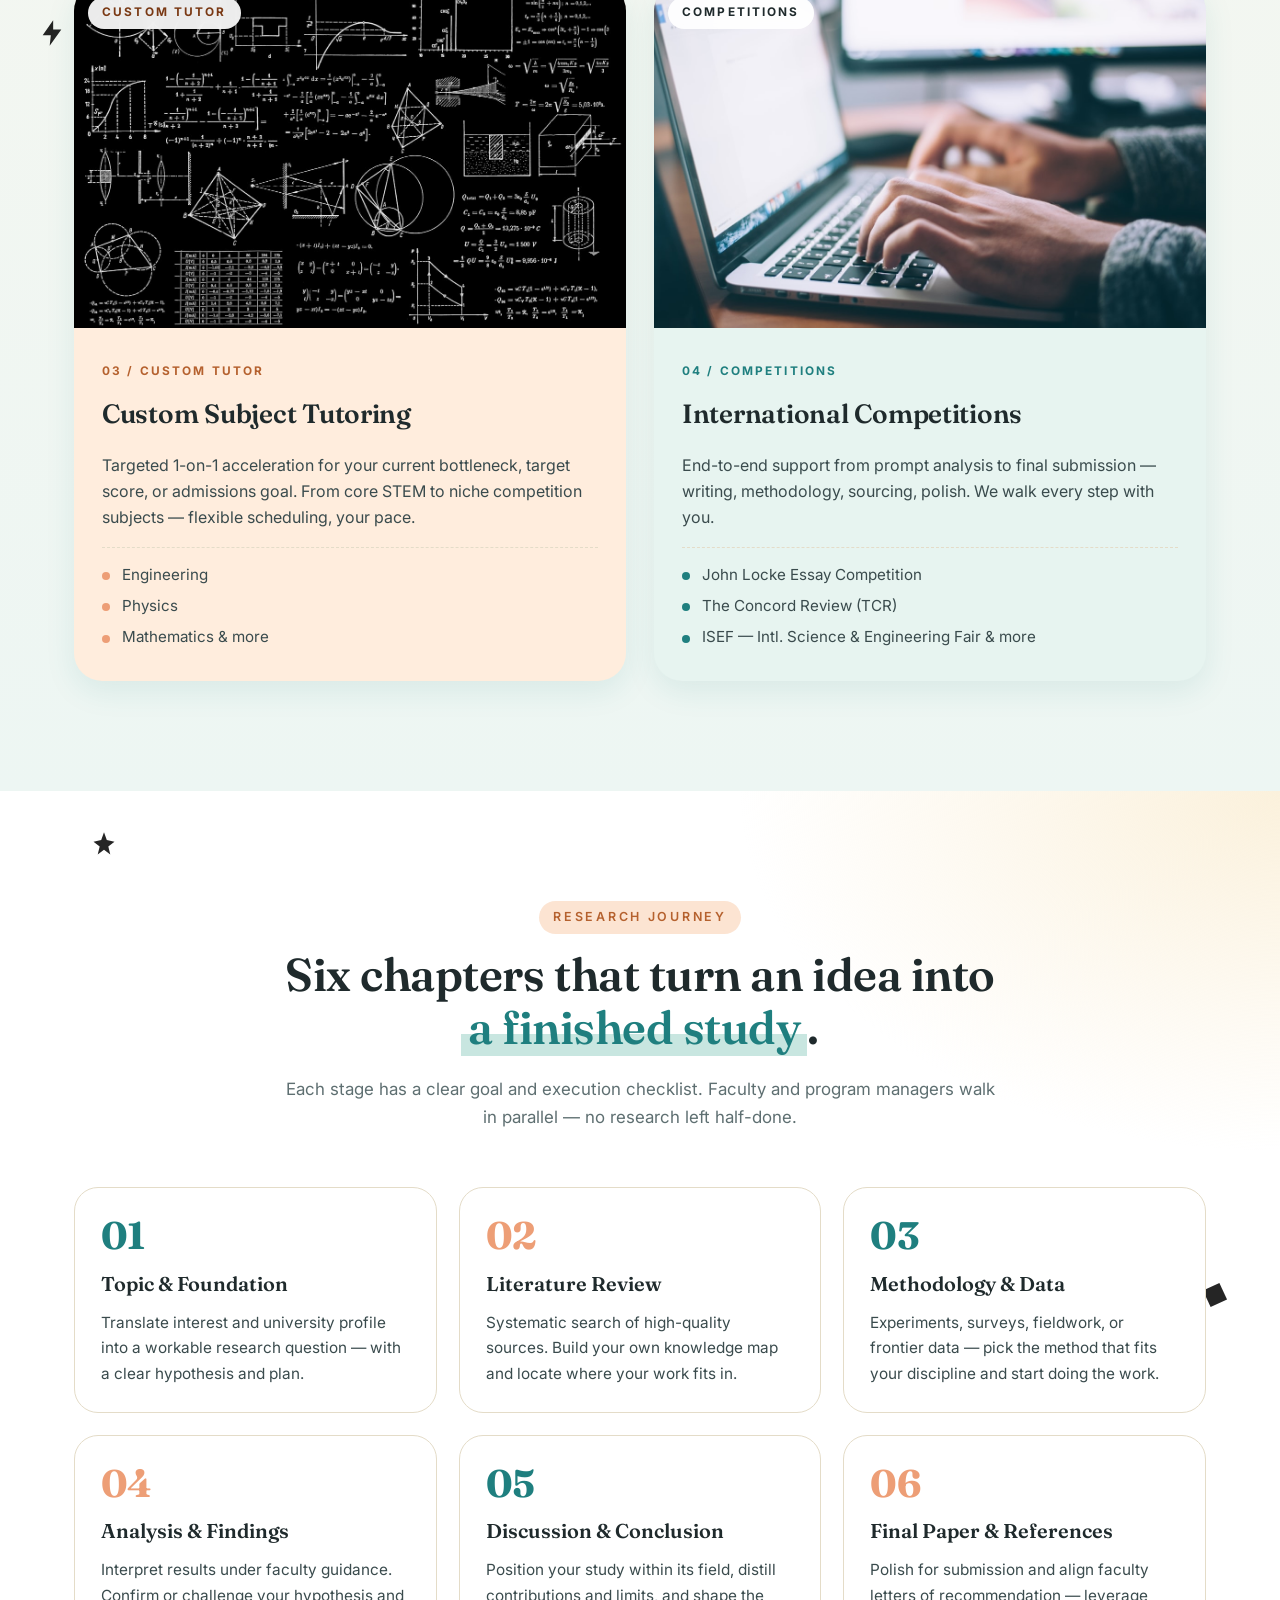
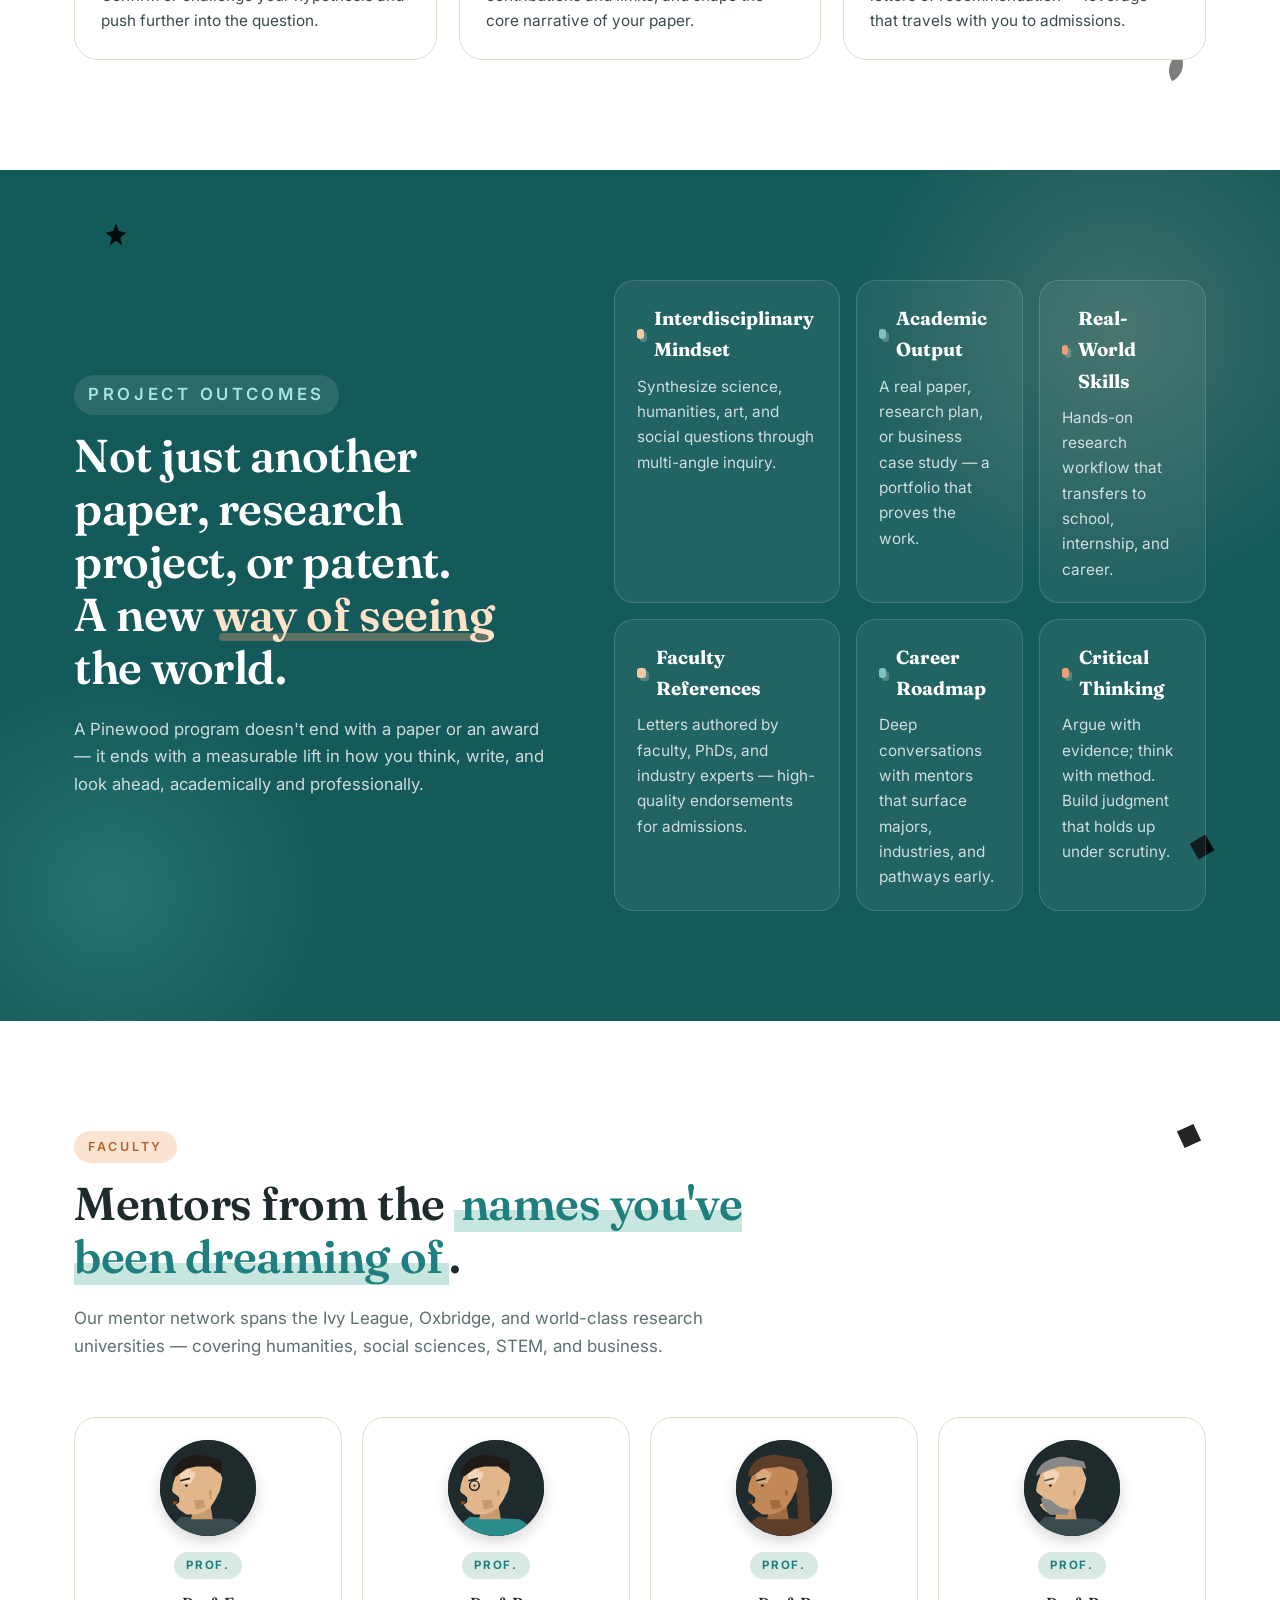
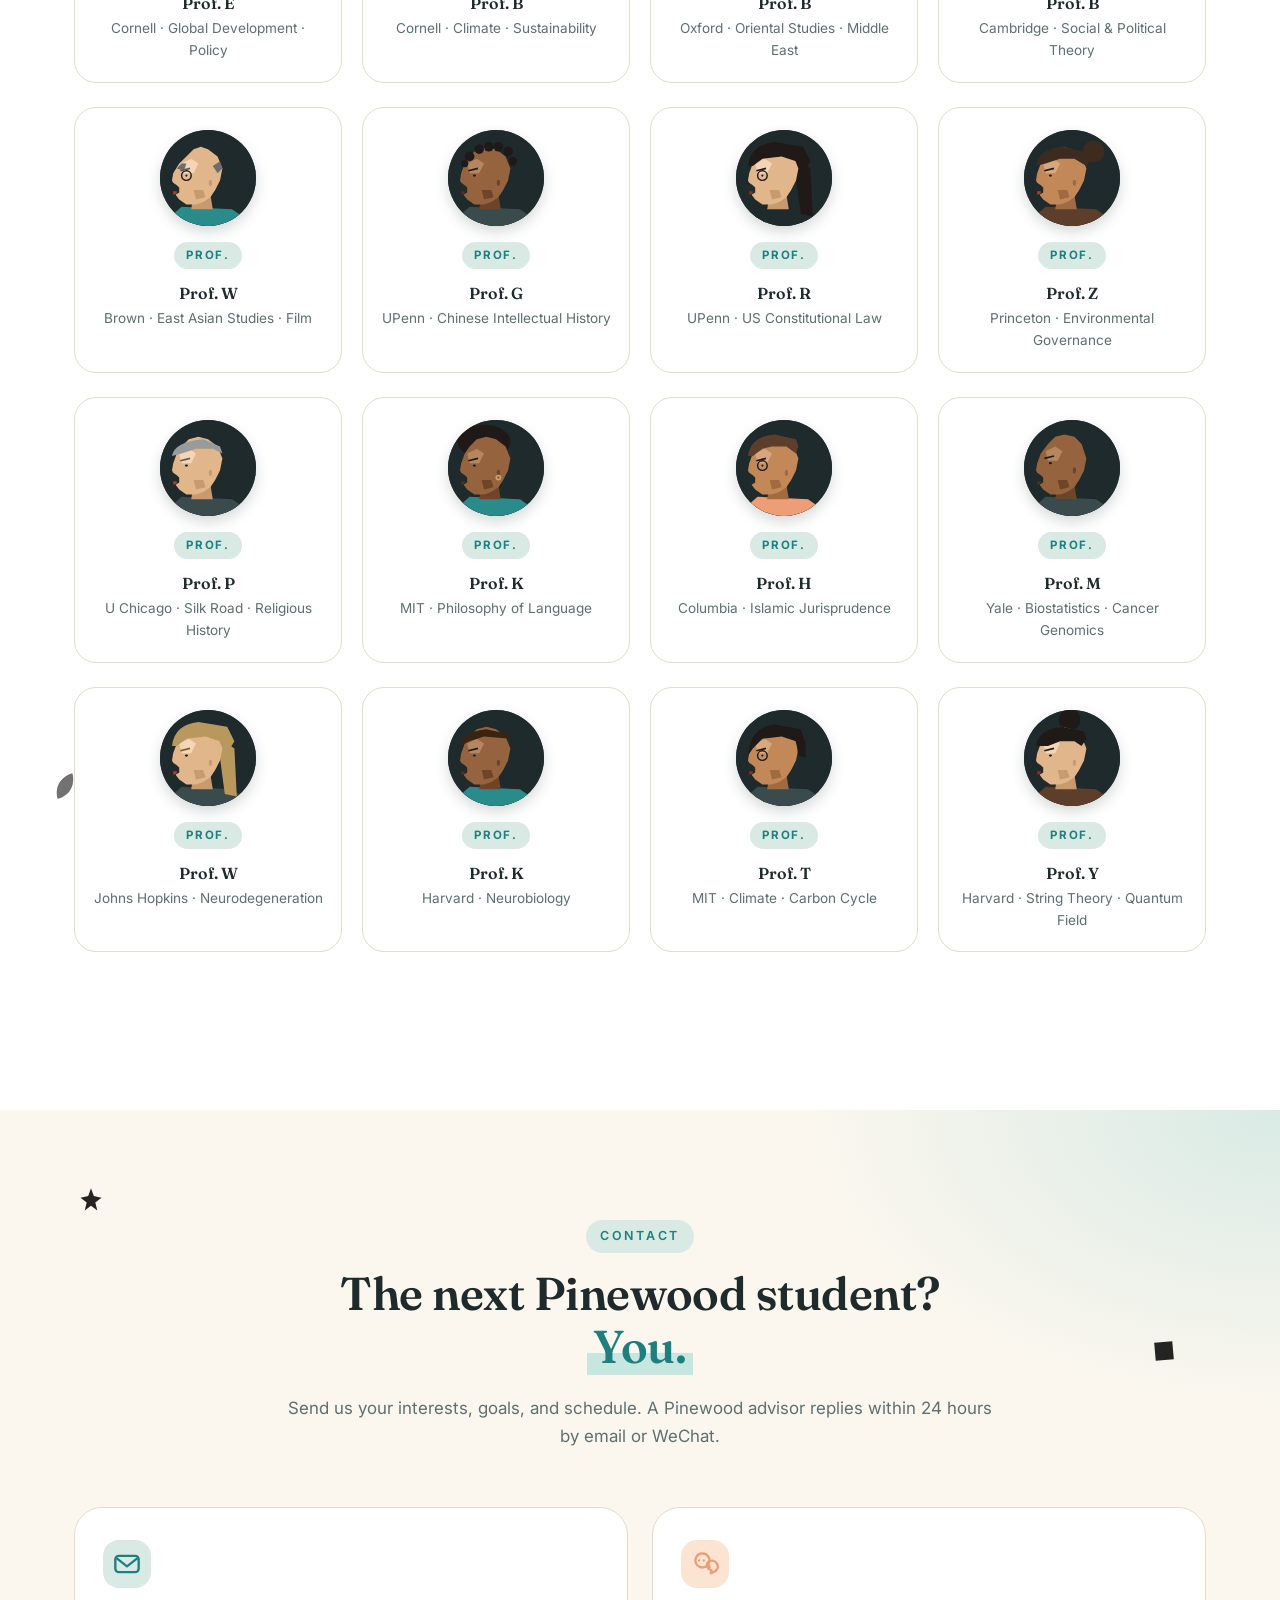
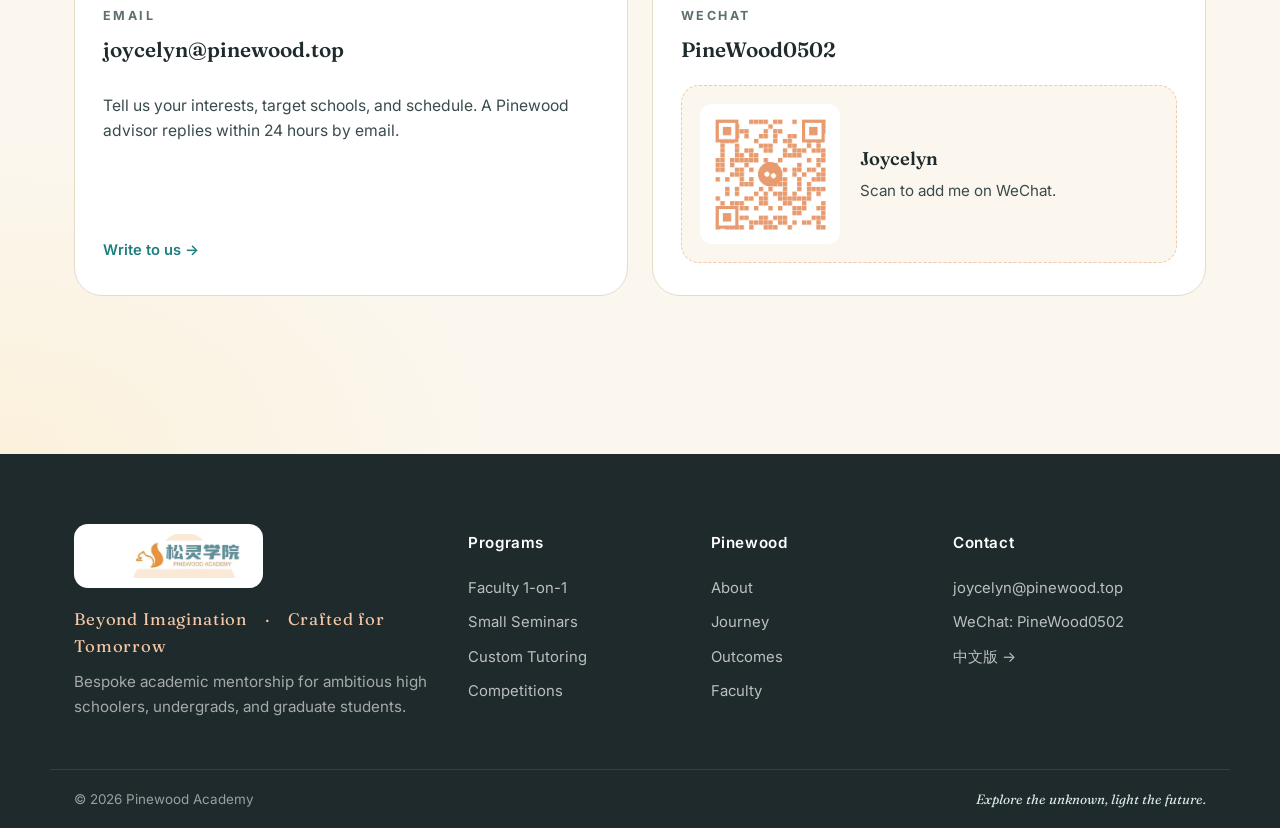
==== commit b83c6a31: "Faculty: switch mentor avatars to side-profile silhouettes in circular frames" ====
--- a/english.html
+++ b/english.html
@@ -22,23 +22,23 @@
     <symbol id="bolt" viewBox="0 0 24 24"><path d="M13 1 L4 14 H11 L10 23 L20 9 H13 Z"/></symbol>
     <symbol id="leaf" viewBox="0 0 24 24"><path d="M3 21 C 3 9, 12 3, 21 3 C 21 12, 15 21, 3 21 Z"/></symbol>
 
-    <!-- Cubist-style mentor portraits (fictional, original geometric faces) -->
-    <symbol id="m1" viewBox="0 0 80 80"><rect width="80" height="80" fill="#1F2A2C"/><polygon points="10,80 18,70 62,70 70,80" fill="#3A4B4D"/><ellipse cx="40" cy="14" rx="14" ry="9" fill="#3D2B1F"/><polygon points="26,30 28,20 40,14 52,20 54,30 50,38 30,38" fill="#3D2B1F"/><polygon points="34,55 46,55 48,68 32,68" fill="#C99A6E"/><polygon points="28,38 52,38 54,52 46,60 34,60 26,52" fill="#E0B68A"/><polygon points="40,38 52,38 54,52 46,60 40,60" fill="#F4D5B5"/><polygon points="28,38 40,38 40,60 34,60 26,52" fill="#C99A6E"/><rect x="33" y="41" width="5" height="1" fill="#1F1A18"/><rect x="43" y="41" width="5" height="1" fill="#1F1A18"/><ellipse cx="35" cy="44" rx="1.6" ry="1" fill="#1F1A18"/><ellipse cx="46" cy="44" rx="1.6" ry="1" fill="#1F1A18"/><polygon points="35,53 45,53 43,56 37,56" fill="#B5612E"/><circle cx="25" cy="50" r="1.6" fill="#C9A46B"/><circle cx="55" cy="50" r="1.6" fill="#C9A46B"/></symbol>
-    <symbol id="m2" viewBox="0 0 80 80"><rect width="80" height="80" fill="#1F2A2C"/><polygon points="10,80 18,70 62,70 70,80" fill="#2A8B8B"/><polygon points="34,55 46,55 48,68 32,68" fill="#C99A6E"/><polygon points="28,38 52,38 54,52 46,60 34,60 26,52" fill="#E0B68A"/><polygon points="40,38 52,38 54,52 46,60 40,60" fill="#F4D5B5"/><polygon points="28,38 40,38 40,60 34,60 26,52" fill="#C99A6E"/><path d="M24 38 Q 24 22 40 18 Q 56 22 56 38 L 50 36 L 48 30 L 32 30 L 30 36 Z" fill="#1F1A18"/><g stroke="#1F1A18" stroke-width="1" fill="rgba(255,255,255,0.05)"><circle cx="34" cy="44" r="3.5"/><circle cx="46" cy="44" r="3.5"/><line x1="37.5" y1="44" x2="42.5" y2="44"/></g><circle cx="34" cy="44" r="0.9" fill="#1F1A18"/><circle cx="46" cy="44" r="0.9" fill="#1F1A18"/><polygon points="35,53 45,53 43,56 37,56" fill="#A04420"/></symbol>
-    <symbol id="m3" viewBox="0 0 80 80"><rect width="80" height="80" fill="#1F2A2C"/><polygon points="10,80 18,70 62,70 70,80" fill="#5C3E2A"/><polygon points="20,70 16,30 26,22 26,68" fill="#5C3E2A"/><polygon points="60,70 64,30 54,22 54,68" fill="#5C3E2A"/><polygon points="34,55 46,55 48,68 32,68" fill="#A06B40"/><polygon points="28,38 52,38 54,52 46,60 34,60 26,52" fill="#C28858"/><polygon points="40,38 52,38 54,52 46,60 40,60" fill="#D9A77E"/><polygon points="28,38 40,38 40,60 34,60 26,52" fill="#A06B40"/><path d="M26 38 Q 24 20 40 14 Q 56 20 54 38 L 50 30 L 30 30 Z" fill="#5C3E2A"/><rect x="33" y="41" width="5" height="1" fill="#3A2410"/><rect x="43" y="41" width="5" height="1" fill="#3A2410"/><ellipse cx="35" cy="44" rx="1.6" ry="1" fill="#1F1A18"/><ellipse cx="46" cy="44" rx="1.6" ry="1" fill="#1F1A18"/><polygon points="35,53 45,53 43,56 37,56" fill="#7A3914"/></symbol>
-    <symbol id="m4" viewBox="0 0 80 80"><rect width="80" height="80" fill="#1F2A2C"/><polygon points="10,80 18,70 62,70 70,80" fill="#3A4B4D"/><polygon points="34,55 46,55 48,68 32,68" fill="#A06B40"/><polygon points="28,38 52,38 54,52 46,60 34,60 26,52" fill="#C28858"/><polygon points="40,38 52,38 54,52 46,60 40,60" fill="#D9A77E"/><polygon points="28,38 40,38 40,60 34,60 26,52" fill="#A06B40"/><path d="M26 38 Q 26 22 40 18 Q 54 22 54 38 L 50 28 L 30 28 Z" fill="#888888"/><polygon points="28,52 52,52 50,62 46,66 34,66 30,62" fill="#888888"/><ellipse cx="35" cy="44" rx="1.6" ry="1" fill="#1F1A18"/><ellipse cx="46" cy="44" rx="1.6" ry="1" fill="#1F1A18"/><rect x="33" y="41" width="5" height="1" fill="#5C5C5C"/><rect x="43" y="41" width="5" height="1" fill="#5C5C5C"/></symbol>
-    <symbol id="m5" viewBox="0 0 80 80"><rect width="80" height="80" fill="#1F2A2C"/><polygon points="10,80 18,70 62,70 70,80" fill="#2A8B8B"/><polygon points="34,55 46,55 48,68 32,68" fill="#C99A6E"/><polygon points="28,30 52,30 54,52 46,60 34,60 26,52" fill="#E0B68A"/><polygon points="40,30 52,30 54,52 46,60 40,60" fill="#F4D5B5"/><polygon points="28,30 40,30 40,60 34,60 26,52" fill="#C99A6E"/><polygon points="26,36 30,40 30,30 28,32" fill="#6E6C6C"/><polygon points="54,36 50,40 50,30 52,32" fill="#6E6C6C"/><g stroke="#1F1A18" stroke-width="1" fill="rgba(255,255,255,0.05)"><circle cx="34" cy="44" r="3.8"/><circle cx="46" cy="44" r="3.8"/><line x1="37.8" y1="44" x2="42.2" y2="44"/></g><circle cx="34" cy="44" r="0.9" fill="#1F1A18"/><circle cx="46" cy="44" r="0.9" fill="#1F1A18"/></symbol>
-    <symbol id="m6" viewBox="0 0 80 80"><rect width="80" height="80" fill="#1F2A2C"/><polygon points="10,80 18,70 62,70 70,80" fill="#3A4B4D"/><polygon points="34,55 46,55 48,68 32,68" fill="#6E4528"/><polygon points="28,38 52,38 54,52 46,60 34,60 26,52" fill="#95643F"/><polygon points="40,38 52,38 54,52 46,60 40,60" fill="#B58660"/><polygon points="28,38 40,38 40,60 34,60 26,52" fill="#6E4528"/><g fill="#1F1A18"><circle cx="28" cy="22" r="5"/><circle cx="35" cy="18" r="5"/><circle cx="42" cy="17" r="5"/><circle cx="49" cy="18" r="5"/><circle cx="55" cy="22" r="5"/><circle cx="26" cy="30" r="4"/><circle cx="54" cy="30" r="4"/></g><ellipse cx="35" cy="44" rx="1.6" ry="1" fill="#1F1A18"/><ellipse cx="46" cy="44" rx="1.6" ry="1" fill="#1F1A18"/><polygon points="35,53 45,53 43,56 37,56" fill="#5A2E14"/></symbol>
-    <symbol id="m7" viewBox="0 0 80 80"><rect width="80" height="80" fill="#1F2A2C"/><polygon points="10,80 18,70 62,70 70,80" fill="#1F2A2C"/><polygon points="20,70 16,30 26,22 26,68" fill="#1F1A18"/><polygon points="60,70 64,30 54,22 54,68" fill="#1F1A18"/><polygon points="34,55 46,55 48,68 32,68" fill="#C99A6E"/><polygon points="28,38 52,38 54,52 46,60 34,60 26,52" fill="#E0B68A"/><polygon points="40,38 52,38 54,52 46,60 40,60" fill="#F4D5B5"/><polygon points="28,38 40,38 40,60 34,60 26,52" fill="#C99A6E"/><path d="M26 38 Q 24 20 40 14 Q 56 20 54 38 L 50 30 L 30 30 Z" fill="#1F1A18"/><g stroke="#1F1A18" stroke-width="1" fill="rgba(255,255,255,0.05)"><circle cx="34" cy="44" r="3.5"/><circle cx="46" cy="44" r="3.5"/><line x1="37.5" y1="44" x2="42.5" y2="44"/></g><circle cx="34" cy="44" r="0.9" fill="#1F1A18"/><circle cx="46" cy="44" r="0.9" fill="#1F1A18"/><polygon points="35,53 45,53 43,56 37,56" fill="#8B3018"/></symbol>
-    <symbol id="m8" viewBox="0 0 80 80"><rect width="80" height="80" fill="#1F2A2C"/><polygon points="10,80 18,70 62,70 70,80" fill="#5C3E2A"/><ellipse cx="64" cy="32" rx="6" ry="12" fill="#3D2B1F"/><polygon points="34,55 46,55 48,68 32,68" fill="#A06B40"/><polygon points="28,38 52,38 54,52 46,60 34,60 26,52" fill="#C28858"/><polygon points="40,38 52,38 54,52 46,60 40,60" fill="#D9A77E"/><polygon points="28,38 40,38 40,60 34,60 26,52" fill="#A06B40"/><path d="M26 38 Q 26 20 40 16 Q 56 18 56 30 L 54 24 L 30 26 Z" fill="#3D2B1F"/><rect x="33" y="41" width="5" height="1" fill="#1F1A18"/><rect x="43" y="41" width="5" height="1" fill="#1F1A18"/><ellipse cx="35" cy="44" rx="1.6" ry="1" fill="#1F1A18"/><ellipse cx="46" cy="44" rx="1.6" ry="1" fill="#1F1A18"/><polygon points="35,53 45,53 43,56 37,56" fill="#A04420"/></symbol>
-    <symbol id="m9" viewBox="0 0 80 80"><rect width="80" height="80" fill="#1F2A2C"/><polygon points="10,80 18,70 62,70 70,80" fill="#3A4B4D"/><polygon points="34,55 46,55 48,68 32,68" fill="#C99A6E"/><polygon points="28,38 52,38 54,52 46,60 34,60 26,52" fill="#E0B68A"/><polygon points="40,38 52,38 54,52 46,60 40,60" fill="#F4D5B5"/><polygon points="28,38 40,38 40,60 34,60 26,52" fill="#C99A6E"/><path d="M26 38 Q 26 20 40 16 Q 54 20 54 38 L 50 26 L 32 30 L 30 28 Z" fill="#999A9A"/><rect x="33" y="41" width="5" height="1" fill="#5C5C5C"/><rect x="43" y="41" width="5" height="1" fill="#5C5C5C"/><ellipse cx="35" cy="44" rx="1.6" ry="1" fill="#1F1A18"/><ellipse cx="46" cy="44" rx="1.6" ry="1" fill="#1F1A18"/><polygon points="35,53 45,53 43,56 37,56" fill="#A04420"/></symbol>
-    <symbol id="m10" viewBox="0 0 80 80"><rect width="80" height="80" fill="#1F2A2C"/><polygon points="10,80 18,70 62,70 70,80" fill="#2A8B8B"/><circle cx="40" cy="22" r="20" fill="#1F1A18"/><polygon points="34,55 46,55 48,68 32,68" fill="#6E4528"/><polygon points="28,38 52,38 54,52 46,60 34,60 26,52" fill="#95643F"/><polygon points="40,38 52,38 54,52 46,60 40,60" fill="#B58660"/><polygon points="28,38 40,38 40,60 34,60 26,52" fill="#6E4528"/><ellipse cx="35" cy="44" rx="1.6" ry="1" fill="#1F1A18"/><ellipse cx="46" cy="44" rx="1.6" ry="1" fill="#1F1A18"/><polygon points="35,53 45,53 43,56 37,56" fill="#5A2E14"/><circle cx="22" cy="48" r="2" fill="none" stroke="#C9A46B" stroke-width="1.2"/><circle cx="58" cy="48" r="2" fill="none" stroke="#C9A46B" stroke-width="1.2"/></symbol>
-    <symbol id="m11" viewBox="0 0 80 80"><rect width="80" height="80" fill="#1F2A2C"/><polygon points="10,80 18,70 62,70 70,80" fill="#ED9E76"/><polygon points="34,55 46,55 48,68 32,68" fill="#A06B40"/><polygon points="28,38 52,38 54,52 46,60 34,60 26,52" fill="#C28858"/><polygon points="40,38 52,38 54,52 46,60 40,60" fill="#D9A77E"/><polygon points="28,38 40,38 40,60 34,60 26,52" fill="#A06B40"/><path d="M26 38 Q 26 22 40 18 Q 54 22 54 38 L 50 28 L 30 28 Z" fill="#5C3E2A"/><g stroke="#1F1A18" stroke-width="1" fill="rgba(255,255,255,0.05)"><circle cx="34" cy="44" r="3.5"/><circle cx="46" cy="44" r="3.5"/><line x1="37.5" y1="44" x2="42.5" y2="44"/></g><circle cx="34" cy="44" r="0.9" fill="#1F1A18"/><circle cx="46" cy="44" r="0.9" fill="#1F1A18"/></symbol>
-    <symbol id="m12" viewBox="0 0 80 80"><rect width="80" height="80" fill="#1F2A2C"/><polygon points="10,80 18,70 62,70 70,80" fill="#3A4B4D"/><polygon points="34,55 46,55 48,68 32,68" fill="#6E4528"/><polygon points="28,30 52,30 54,52 46,60 34,60 26,52" fill="#95643F"/><polygon points="40,30 52,30 54,52 46,60 40,60" fill="#B58660"/><polygon points="28,30 40,30 40,60 34,60 26,52" fill="#6E4528"/><rect x="33" y="41" width="5" height="1" fill="#1F1A18"/><rect x="43" y="41" width="5" height="1" fill="#1F1A18"/><ellipse cx="35" cy="44" rx="1.6" ry="1" fill="#1F1A18"/><ellipse cx="46" cy="44" rx="1.6" ry="1" fill="#1F1A18"/><polygon points="35,53 45,53 43,56 37,56" fill="#5A2E14"/></symbol>
-    <symbol id="m13" viewBox="0 0 80 80"><rect width="80" height="80" fill="#1F2A2C"/><polygon points="10,80 18,70 62,70 70,80" fill="#3A4B4D"/><polygon points="20,70 16,30 26,22 26,68" fill="#B8985C"/><polygon points="60,70 64,30 54,22 54,68" fill="#B8985C"/><polygon points="34,55 46,55 48,68 32,68" fill="#C99A6E"/><polygon points="28,38 52,38 54,52 46,60 34,60 26,52" fill="#E0B68A"/><polygon points="40,38 52,38 54,52 46,60 40,60" fill="#F4D5B5"/><polygon points="28,38 40,38 40,60 34,60 26,52" fill="#C99A6E"/><path d="M26 38 Q 24 20 40 14 Q 56 20 54 38 L 50 30 L 30 30 Z" fill="#B8985C"/><rect x="33" y="41" width="5" height="1" fill="#7A5C2E"/><rect x="43" y="41" width="5" height="1" fill="#7A5C2E"/><ellipse cx="35" cy="44" rx="1.6" ry="1" fill="#1F1A18"/><ellipse cx="46" cy="44" rx="1.6" ry="1" fill="#1F1A18"/><polygon points="35,53 45,53 43,56 37,56" fill="#A04420"/></symbol>
-    <symbol id="m14" viewBox="0 0 80 80"><rect width="80" height="80" fill="#1F2A2C"/><polygon points="10,80 18,70 62,70 70,80" fill="#2A8B8B"/><polygon points="34,55 46,55 48,68 32,68" fill="#6E4528"/><polygon points="28,34 52,34 54,52 46,60 34,60 26,52" fill="#95643F"/><polygon points="40,34 52,34 54,52 46,60 40,60" fill="#B58660"/><polygon points="28,34 40,34 40,60 34,60 26,52" fill="#6E4528"/><path d="M26 34 Q 26 24 40 22 Q 54 24 54 34 L 50 28 L 30 30 Z" fill="#3A2410"/><rect x="33" y="41" width="5" height="1" fill="#1F1A18"/><rect x="43" y="41" width="5" height="1" fill="#1F1A18"/><ellipse cx="35" cy="44" rx="1.6" ry="1" fill="#1F1A18"/><ellipse cx="46" cy="44" rx="1.6" ry="1" fill="#1F1A18"/><polygon points="35,53 45,53 43,56 37,56" fill="#5A2E14"/></symbol>
-    <symbol id="m15" viewBox="0 0 80 80"><rect width="80" height="80" fill="#1F2A2C"/><polygon points="10,80 18,70 62,70 70,80" fill="#3A4B4D"/><polygon points="34,55 46,55 48,68 32,68" fill="#A06B40"/><polygon points="28,38 52,38 54,52 46,60 34,60 26,52" fill="#C28858"/><polygon points="40,38 52,38 54,52 46,60 40,60" fill="#D9A77E"/><polygon points="28,38 40,38 40,60 34,60 26,52" fill="#A06B40"/><path d="M22 40 Q 22 18 40 14 Q 58 18 58 40 L 54 38 L 54 32 L 50 28 L 30 28 L 26 32 L 26 38 Z" fill="#1F1A18"/><g stroke="#1F1A18" stroke-width="1" fill="rgba(255,255,255,0.05)"><circle cx="34" cy="44" r="3.5"/><circle cx="46" cy="44" r="3.5"/><line x1="37.5" y1="44" x2="42.5" y2="44"/></g><circle cx="34" cy="44" r="0.9" fill="#1F1A18"/><circle cx="46" cy="44" r="0.9" fill="#1F1A18"/><polygon points="35,53 45,53 43,56 37,56" fill="#8B3018"/></symbol>
-    <symbol id="m16" viewBox="0 0 80 80"><rect width="80" height="80" fill="#1F2A2C"/><polygon points="10,80 18,70 62,70 70,80" fill="#5C3E2A"/><circle cx="40" cy="10" r="9" fill="#1F1A18"/><polygon points="34,55 46,55 48,68 32,68" fill="#C99A6E"/><polygon points="28,38 52,38 54,52 46,60 34,60 26,52" fill="#E0B68A"/><polygon points="40,38 52,38 54,52 46,60 40,60" fill="#F4D5B5"/><polygon points="28,38 40,38 40,60 34,60 26,52" fill="#C99A6E"/><path d="M26 38 Q 26 22 40 18 Q 54 22 54 38 L 52 30 L 48 36 L 32 36 L 28 30 Z" fill="#1F1A18"/><rect x="33" y="41" width="5" height="1" fill="#1F1A18"/><rect x="43" y="41" width="5" height="1" fill="#1F1A18"/><ellipse cx="35" cy="44" rx="1.6" ry="1" fill="#1F1A18"/><ellipse cx="46" cy="44" rx="1.6" ry="1" fill="#1F1A18"/><polygon points="35,53 45,53 43,56 37,56" fill="#8B3018"/></symbol>
+    <!-- Side-profile cubist mentor portraits (fictional, original silhouettes facing left) -->
+    <symbol id="m1" viewBox="0 0 80 80"><rect width="80" height="80" fill="#1F2A2C"/><polygon points="0,80 18,64 60,66 80,80" fill="#3A4B4D"/><polygon points="28,54 42,54 44,66 26,66" fill="#C99A6E"/><path d="M32 14 L24 16 L18 22 L14 28 L11 36 L10 42 L11 44 L14 46 L16 48 L16 52 L13 54 L16 58 L22 62 L30 62 L36 60 L42 56 L46 50 L50 42 L52 32 L48 22 L40 16 Z" fill="#E0B68A"/><path d="M16 28 L24 24 L30 28 L26 36 L18 36 Z" fill="#F4D5B5"/><path d="M28 50 L36 50 L38 56 L30 58 Z" fill="#C99A6E"/><path d="M10 30 Q 12 14 32 12 L 50 16 L 52 22 L 50 28 L 42 22 L 30 22 L 22 24 L 14 30 Z" fill="#1F1A18"/><ellipse cx="22" cy="38" rx="1.3" ry="0.9" fill="#1F1A18"/><line x1="17" y1="34" x2="25" y2="32" stroke="#1F1A18" stroke-width="1.4"/><polygon points="11,51 14,51 14,53 11,54" fill="#A04420"/><ellipse cx="42" cy="44" rx="1.4" ry="2.6" fill="#C99A6E"/><circle cx="42" cy="48" r="1.4" fill="#C9A46B"/></symbol>
+    <symbol id="m2" viewBox="0 0 80 80"><rect width="80" height="80" fill="#1F2A2C"/><polygon points="0,80 18,64 60,66 80,80" fill="#2A8B8B"/><polygon points="28,54 42,54 44,66 26,66" fill="#C99A6E"/><path d="M32 14 L24 16 L18 22 L14 28 L11 36 L10 42 L11 44 L14 46 L16 48 L16 52 L13 54 L16 58 L22 62 L30 62 L36 60 L42 56 L46 50 L50 42 L52 32 L48 22 L40 16 Z" fill="#E0B68A"/><path d="M16 28 L24 24 L30 28 L26 36 L18 36 Z" fill="#F4D5B5"/><path d="M28 50 L36 50 L38 56 L30 58 Z" fill="#C99A6E"/><path d="M10 30 Q 12 14 32 12 L 50 16 L 52 22 L 50 28 L 42 22 L 30 22 L 22 24 L 14 30 Z" fill="#1F1A18"/><g stroke="#1F1A18" stroke-width="1.2" fill="rgba(255,255,255,0.05)"><circle cx="22" cy="38" r="4"/></g><circle cx="22" cy="38" r="0.9" fill="#1F1A18"/><line x1="17" y1="34" x2="25" y2="32" stroke="#1F1A18" stroke-width="1.4"/><polygon points="11,51 14,51 14,53 11,54" fill="#A04420"/><ellipse cx="42" cy="44" rx="1.4" ry="2.6" fill="#C99A6E"/></symbol>
+    <symbol id="m3" viewBox="0 0 80 80"><rect width="80" height="80" fill="#1F2A2C"/><polygon points="0,80 18,64 60,66 80,80" fill="#5C3E2A"/><path d="M50 22 L60 32 L62 70 L52 66 L50 40 Z" fill="#5C3E2A"/><polygon points="28,54 42,54 44,66 26,66" fill="#A06B40"/><path d="M32 14 L24 16 L18 22 L14 28 L11 36 L10 42 L11 44 L14 46 L16 48 L16 52 L13 54 L16 58 L22 62 L30 62 L36 60 L42 56 L46 50 L50 42 L52 32 L48 22 L40 16 Z" fill="#C28858"/><path d="M16 28 L24 24 L30 28 L26 36 L18 36 Z" fill="#D9A77E"/><path d="M28 50 L36 50 L38 56 L30 58 Z" fill="#A06B40"/><path d="M10 30 Q 12 14 32 12 L 54 16 L 60 26 L 56 36 L 50 26 L 38 22 L 22 24 L 14 30 Z" fill="#5C3E2A"/><ellipse cx="22" cy="38" rx="1.3" ry="0.9" fill="#1F1A18"/><line x1="17" y1="34" x2="25" y2="32" stroke="#1F1A18" stroke-width="1.4"/><polygon points="11,51 14,51 14,53 11,54" fill="#7A3914"/><ellipse cx="42" cy="44" rx="1.4" ry="2.6" fill="#A06B40"/></symbol>
+    <symbol id="m4" viewBox="0 0 80 80"><rect width="80" height="80" fill="#1F2A2C"/><polygon points="0,80 18,64 60,66 80,80" fill="#3A4B4D"/><polygon points="28,54 42,54 44,66 26,66" fill="#C99A6E"/><path d="M32 14 L24 16 L18 22 L14 28 L11 36 L10 42 L11 44 L14 46 L16 48 L16 52 L13 54 L16 58 L22 62 L30 62 L36 60 L42 56 L46 50 L50 42 L52 32 L48 22 L40 16 Z" fill="#E0B68A"/><path d="M16 28 L24 24 L30 28 L26 36 L18 36 Z" fill="#F4D5B5"/><path d="M10 30 Q 12 16 32 14 L 50 18 L 52 24 L 44 22 L 30 22 L 18 26 Z" fill="#888888"/><path d="M14 48 L 22 50 L 30 56 L 38 58 L 36 62 L 22 62 L 16 56 Z" fill="#888888"/><ellipse cx="22" cy="38" rx="1.3" ry="0.9" fill="#1F1A18"/><line x1="17" y1="34" x2="25" y2="32" stroke="#5C5C5C" stroke-width="1.4"/><ellipse cx="42" cy="44" rx="1.4" ry="2.6" fill="#C99A6E"/></symbol>
+    <symbol id="m5" viewBox="0 0 80 80"><rect width="80" height="80" fill="#1F2A2C"/><polygon points="0,80 18,64 60,66 80,80" fill="#2A8B8B"/><polygon points="28,54 42,54 44,66 26,66" fill="#C99A6E"/><path d="M34 14 L28 16 L22 22 L16 28 L11 36 L10 42 L11 44 L14 46 L16 48 L16 52 L13 54 L16 58 L22 62 L30 62 L36 60 L42 56 L46 50 L50 42 L52 32 L48 22 L40 16 Z" fill="#E0B68A"/><path d="M18 28 L26 24 L32 28 L28 36 L20 36 Z" fill="#F4D5B5"/><path d="M28 50 L36 50 L38 56 L30 58 Z" fill="#C99A6E"/><path d="M14 32 L 18 28 L 22 28 L 20 34 Z" fill="#6E6C6C"/><path d="M44 30 L 50 26 L 52 32 L 48 36 Z" fill="#6E6C6C"/><g stroke="#1F1A18" stroke-width="1.2" fill="rgba(255,255,255,0.05)"><circle cx="22" cy="38" r="4"/></g><circle cx="22" cy="38" r="0.9" fill="#1F1A18"/><line x1="17" y1="34" x2="25" y2="32" stroke="#5C5C5C" stroke-width="1.4"/><polygon points="11,51 14,51 14,53 11,54" fill="#A04420"/><ellipse cx="42" cy="44" rx="1.4" ry="2.6" fill="#C99A6E"/></symbol>
+    <symbol id="m6" viewBox="0 0 80 80"><rect width="80" height="80" fill="#1F2A2C"/><polygon points="0,80 18,64 60,66 80,80" fill="#3A4B4D"/><polygon points="28,54 42,54 44,66 26,66" fill="#6E4528"/><path d="M32 14 L24 16 L18 22 L14 28 L11 36 L10 42 L11 44 L14 46 L16 48 L16 52 L13 54 L16 58 L22 62 L30 62 L36 60 L42 56 L46 50 L50 42 L52 32 L48 22 L40 16 Z" fill="#95643F"/><path d="M16 28 L24 24 L30 28 L26 36 L18 36 Z" fill="#B58660"/><path d="M28 50 L36 50 L38 56 L30 58 Z" fill="#6E4528"/><g fill="#1F1A18"><circle cx="18" cy="22" r="4"/><circle cx="26" cy="16" r="4"/><circle cx="34" cy="14" r="4"/><circle cx="42" cy="14" r="4"/><circle cx="50" cy="18" r="4"/><circle cx="54" cy="26" r="3.5"/><circle cx="14" cy="28" r="3"/></g><ellipse cx="22" cy="38" rx="1.3" ry="0.9" fill="#1F1A18"/><line x1="17" y1="34" x2="25" y2="32" stroke="#1F1A18" stroke-width="1.4"/><polygon points="11,51 14,51 14,53 11,54" fill="#5A2E14"/><ellipse cx="42" cy="44" rx="1.4" ry="2.6" fill="#6E4528"/></symbol>
+    <symbol id="m7" viewBox="0 0 80 80"><rect width="80" height="80" fill="#1F2A2C"/><polygon points="0,80 18,64 60,66 80,80" fill="#1F2A2C"/><path d="M48 22 L62 32 L64 72 L54 70 L50 40 Z" fill="#1F1A18"/><polygon points="28,54 42,54 44,66 26,66" fill="#C99A6E"/><path d="M32 14 L24 16 L18 22 L14 28 L11 36 L10 42 L11 44 L14 46 L16 48 L16 52 L13 54 L16 58 L22 62 L30 62 L36 60 L42 56 L46 50 L50 42 L52 32 L48 22 L40 16 Z" fill="#E0B68A"/><path d="M16 28 L24 24 L30 28 L26 36 L18 36 Z" fill="#F4D5B5"/><path d="M28 50 L36 50 L38 56 L30 58 Z" fill="#C99A6E"/><path d="M10 30 Q 12 12 32 10 L 56 14 L 62 26 L 56 36 L 50 26 L 38 22 L 22 24 L 14 30 Z" fill="#1F1A18"/><g stroke="#1F1A18" stroke-width="1.2" fill="rgba(255,255,255,0.05)"><circle cx="22" cy="38" r="4"/></g><circle cx="22" cy="38" r="0.9" fill="#1F1A18"/><line x1="17" y1="34" x2="25" y2="32" stroke="#1F1A18" stroke-width="1.4"/><polygon points="11,51 14,51 14,53 11,54" fill="#8B3018"/></symbol>
+    <symbol id="m8" viewBox="0 0 80 80"><rect width="80" height="80" fill="#1F2A2C"/><polygon points="0,80 18,64 60,66 80,80" fill="#5C3E2A"/><circle cx="58" cy="18" r="9" fill="#3D2B1F"/><polygon points="28,54 42,54 44,66 26,66" fill="#A06B40"/><path d="M32 14 L24 16 L18 22 L14 28 L11 36 L10 42 L11 44 L14 46 L16 48 L16 52 L13 54 L16 58 L22 62 L30 62 L36 60 L42 56 L46 50 L50 42 L52 32 L48 22 L40 16 Z" fill="#C28858"/><path d="M16 28 L24 24 L30 28 L26 36 L18 36 Z" fill="#D9A77E"/><path d="M28 50 L36 50 L38 56 L30 58 Z" fill="#A06B40"/><path d="M10 30 Q 12 16 32 14 L 50 18 L 56 24 L 52 30 L 42 24 L 30 24 L 18 28 Z" fill="#3D2B1F"/><ellipse cx="22" cy="38" rx="1.3" ry="0.9" fill="#1F1A18"/><line x1="17" y1="34" x2="25" y2="32" stroke="#1F1A18" stroke-width="1.4"/><polygon points="11,51 14,51 14,53 11,54" fill="#A04420"/><ellipse cx="42" cy="44" rx="1.4" ry="2.6" fill="#A06B40"/></symbol>
+    <symbol id="m9" viewBox="0 0 80 80"><rect width="80" height="80" fill="#1F2A2C"/><polygon points="0,80 18,64 60,66 80,80" fill="#3A4B4D"/><polygon points="28,54 42,54 44,66 26,66" fill="#C99A6E"/><path d="M32 14 L24 16 L18 22 L14 28 L11 36 L10 42 L11 44 L14 46 L16 48 L16 52 L13 54 L16 58 L22 62 L30 62 L36 60 L42 56 L46 50 L50 42 L52 32 L48 22 L40 16 Z" fill="#E0B68A"/><path d="M16 28 L24 24 L30 28 L26 36 L18 36 Z" fill="#F4D5B5"/><path d="M28 50 L36 50 L38 56 L30 58 Z" fill="#C99A6E"/><path d="M10 30 Q 12 18 36 16 L 50 22 L 52 28 L 44 24 L 30 24 L 18 28 Z" fill="#999A9A"/><ellipse cx="22" cy="38" rx="1.3" ry="0.9" fill="#1F1A18"/><line x1="17" y1="34" x2="25" y2="32" stroke="#5C5C5C" stroke-width="1.4"/><polygon points="11,51 14,51 14,53 11,54" fill="#A04420"/><ellipse cx="42" cy="44" rx="1.4" ry="2.6" fill="#C99A6E"/></symbol>
+    <symbol id="m10" viewBox="0 0 80 80"><rect width="80" height="80" fill="#1F2A2C"/><polygon points="0,80 18,64 60,66 80,80" fill="#2A8B8B"/><ellipse cx="30" cy="18" rx="22" ry="14" fill="#1F1A18"/><polygon points="28,54 42,54 44,66 26,66" fill="#6E4528"/><path d="M32 14 L24 16 L18 22 L14 28 L11 36 L10 42 L11 44 L14 46 L16 48 L16 52 L13 54 L16 58 L22 62 L30 62 L36 60 L42 56 L46 50 L50 42 L52 32 L48 22 L40 16 Z" fill="#95643F"/><path d="M16 28 L24 24 L30 28 L26 36 L18 36 Z" fill="#B58660"/><path d="M28 50 L36 50 L38 56 L30 58 Z" fill="#6E4528"/><ellipse cx="22" cy="38" rx="1.3" ry="0.9" fill="#1F1A18"/><line x1="17" y1="34" x2="25" y2="32" stroke="#1F1A18" stroke-width="1.4"/><polygon points="11,51 14,51 14,53 11,54" fill="#5A2E14"/><ellipse cx="42" cy="44" rx="1.4" ry="2.6" fill="#6E4528"/><circle cx="42" cy="48" r="1.8" fill="none" stroke="#C9A46B" stroke-width="1.2"/></symbol>
+    <symbol id="m11" viewBox="0 0 80 80"><rect width="80" height="80" fill="#1F2A2C"/><polygon points="0,80 18,64 60,66 80,80" fill="#ED9E76"/><polygon points="28,54 42,54 44,66 26,66" fill="#A06B40"/><path d="M32 14 L24 16 L18 22 L14 28 L11 36 L10 42 L11 44 L14 46 L16 48 L16 52 L13 54 L16 58 L22 62 L30 62 L36 60 L42 56 L46 50 L50 42 L52 32 L48 22 L40 16 Z" fill="#C28858"/><path d="M16 28 L24 24 L30 28 L26 36 L18 36 Z" fill="#D9A77E"/><path d="M28 50 L36 50 L38 56 L30 58 Z" fill="#A06B40"/><path d="M10 30 Q 12 14 32 12 L 50 16 L 52 22 L 50 28 L 42 22 L 30 22 L 22 24 L 14 30 Z" fill="#5C3E2A"/><g stroke="#1F1A18" stroke-width="1.2" fill="rgba(255,255,255,0.05)"><circle cx="22" cy="38" r="4"/></g><circle cx="22" cy="38" r="0.9" fill="#1F1A18"/><line x1="17" y1="34" x2="25" y2="32" stroke="#1F1A18" stroke-width="1.4"/><ellipse cx="42" cy="44" rx="1.4" ry="2.6" fill="#A06B40"/></symbol>
+    <symbol id="m12" viewBox="0 0 80 80"><rect width="80" height="80" fill="#1F2A2C"/><polygon points="0,80 18,64 60,66 80,80" fill="#3A4B4D"/><polygon points="28,54 42,54 44,66 26,66" fill="#6E4528"/><path d="M34 12 L26 14 L20 20 L14 28 L11 36 L10 42 L11 44 L14 46 L16 48 L16 52 L13 54 L16 58 L22 62 L30 62 L36 60 L42 56 L46 50 L50 42 L52 32 L48 20 L42 14 Z" fill="#95643F"/><path d="M18 26 L26 22 L32 26 L28 34 L20 34 Z" fill="#B58660"/><path d="M28 50 L36 50 L38 56 L30 58 Z" fill="#6E4528"/><ellipse cx="22" cy="36" rx="1.3" ry="0.9" fill="#1F1A18"/><line x1="17" y1="32" x2="25" y2="30" stroke="#1F1A18" stroke-width="1.4"/><polygon points="11,51 14,51 14,53 11,54" fill="#5A2E14"/><ellipse cx="42" cy="42" rx="1.4" ry="2.6" fill="#6E4528"/></symbol>
+    <symbol id="m13" viewBox="0 0 80 80"><rect width="80" height="80" fill="#1F2A2C"/><polygon points="0,80 18,64 60,66 80,80" fill="#3A4B4D"/><path d="M48 22 L62 32 L64 72 L54 70 L50 40 Z" fill="#B8985C"/><polygon points="28,54 42,54 44,66 26,66" fill="#C99A6E"/><path d="M32 14 L24 16 L18 22 L14 28 L11 36 L10 42 L11 44 L14 46 L16 48 L16 52 L13 54 L16 58 L22 62 L30 62 L36 60 L42 56 L46 50 L50 42 L52 32 L48 22 L40 16 Z" fill="#E0B68A"/><path d="M16 28 L24 24 L30 28 L26 36 L18 36 Z" fill="#F4D5B5"/><path d="M28 50 L36 50 L38 56 L30 58 Z" fill="#C99A6E"/><path d="M10 30 Q 12 12 32 10 L 56 14 L 62 26 L 56 36 L 50 26 L 38 22 L 22 24 L 14 30 Z" fill="#B8985C"/><ellipse cx="22" cy="38" rx="1.3" ry="0.9" fill="#1F1A18"/><line x1="17" y1="34" x2="25" y2="32" stroke="#7A5C2E" stroke-width="1.4"/><polygon points="11,51 14,51 14,53 11,54" fill="#A04420"/><ellipse cx="42" cy="44" rx="1.4" ry="2.6" fill="#C99A6E"/></symbol>
+    <symbol id="m14" viewBox="0 0 80 80"><rect width="80" height="80" fill="#1F2A2C"/><polygon points="0,80 18,64 60,66 80,80" fill="#2A8B8B"/><polygon points="28,54 42,54 44,66 26,66" fill="#6E4528"/><path d="M32 14 L24 16 L18 22 L14 28 L11 36 L10 42 L11 44 L14 46 L16 48 L16 52 L13 54 L16 58 L22 62 L30 62 L36 60 L42 56 L46 50 L50 42 L52 32 L48 22 L40 16 Z" fill="#95643F"/><path d="M16 28 L24 24 L30 28 L26 36 L18 36 Z" fill="#B58660"/><path d="M28 50 L36 50 L38 56 L30 58 Z" fill="#6E4528"/><path d="M10 30 Q 12 18 32 16 L 50 20 L 52 24 L 30 22 L 18 26 Z" fill="#3A2410"/><ellipse cx="22" cy="38" rx="1.3" ry="0.9" fill="#1F1A18"/><line x1="17" y1="34" x2="25" y2="32" stroke="#1F1A18" stroke-width="1.4"/><polygon points="11,51 14,51 14,53 11,54" fill="#5A2E14"/><ellipse cx="42" cy="44" rx="1.4" ry="2.6" fill="#6E4528"/></symbol>
+    <symbol id="m15" viewBox="0 0 80 80"><rect width="80" height="80" fill="#1F2A2C"/><polygon points="0,80 18,64 60,66 80,80" fill="#3A4B4D"/><polygon points="28,54 42,54 44,66 26,66" fill="#A06B40"/><path d="M32 14 L24 16 L18 22 L14 28 L11 36 L10 42 L11 44 L14 46 L16 48 L16 52 L13 54 L16 58 L22 62 L30 62 L36 60 L42 56 L46 50 L50 42 L52 32 L48 22 L40 16 Z" fill="#C28858"/><path d="M16 28 L24 24 L30 28 L26 36 L18 36 Z" fill="#D9A77E"/><path d="M28 50 L36 50 L38 56 L30 58 Z" fill="#A06B40"/><path d="M10 38 Q 12 14 32 12 L 54 16 L 58 28 L 58 40 L 52 38 L 50 26 L 38 22 L 22 24 L 14 32 Z" fill="#1F1A18"/><g stroke="#1F1A18" stroke-width="1.2" fill="rgba(255,255,255,0.05)"><circle cx="22" cy="38" r="4"/></g><circle cx="22" cy="38" r="0.9" fill="#1F1A18"/><line x1="17" y1="34" x2="25" y2="32" stroke="#1F1A18" stroke-width="1.4"/><polygon points="11,51 14,51 14,53 11,54" fill="#8B3018"/></symbol>
+    <symbol id="m16" viewBox="0 0 80 80"><rect width="80" height="80" fill="#1F2A2C"/><polygon points="0,80 18,64 60,66 80,80" fill="#5C3E2A"/><circle cx="38" cy="8" r="9" fill="#1F1A18"/><polygon points="28,54 42,54 44,66 26,66" fill="#C99A6E"/><path d="M32 14 L24 16 L18 22 L14 28 L11 36 L10 42 L11 44 L14 46 L16 48 L16 52 L13 54 L16 58 L22 62 L30 62 L36 60 L42 56 L46 50 L50 42 L52 32 L48 22 L40 16 Z" fill="#E0B68A"/><path d="M16 28 L24 24 L30 28 L26 36 L18 36 Z" fill="#F4D5B5"/><path d="M28 50 L36 50 L38 56 L30 58 Z" fill="#C99A6E"/><path d="M10 30 Q 12 16 32 14 L 50 18 L 52 24 L 48 30 L 42 26 L 30 26 L 20 30 Z" fill="#1F1A18"/><ellipse cx="22" cy="38" rx="1.3" ry="0.9" fill="#1F1A18"/><line x1="17" y1="34" x2="25" y2="32" stroke="#1F1A18" stroke-width="1.4"/><polygon points="11,51 14,51 14,53 11,54" fill="#8B3018"/><ellipse cx="42" cy="44" rx="1.4" ry="2.6" fill="#C99A6E"/></symbol>
   </defs>
 </svg>
 
--- a/styles.css
+++ b/styles.css
@@ -715,11 +715,12 @@
 .mentor__ava{
   width: 96px; height: 96px;
   margin: 0 auto 14px;
-  border-radius: 10px;
+  border-radius: 50%;
   display:grid; place-items:center;
   overflow:hidden;
   background: #1F2A2C;
-  box-shadow: 0 6px 14px rgba(31,42,44,.18);
+  box-shadow: 0 6px 14px rgba(31,42,44,.18),
+              inset 0 0 0 2px rgba(255,255,255,.08);
 }
 .mentor__ava svg{ width: 100%; height: 100%; display:block;}
 .mentor__role{
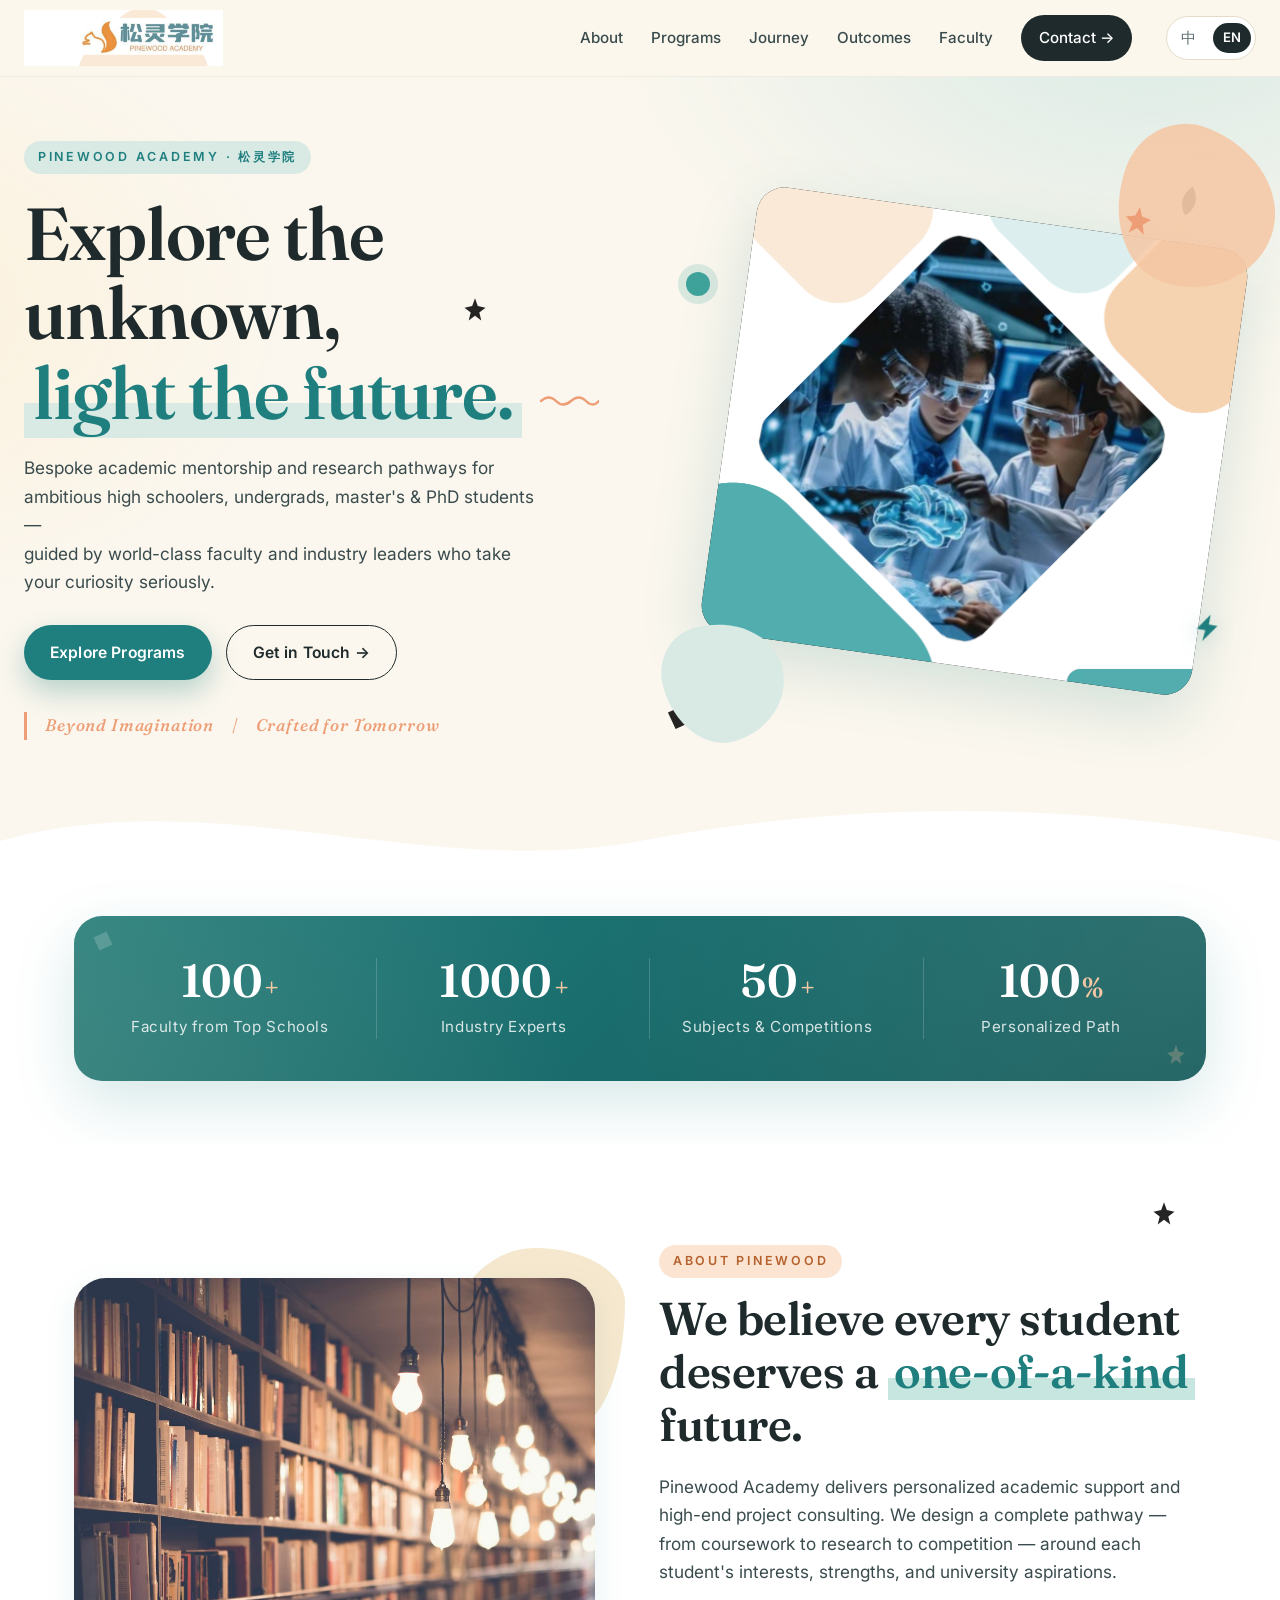
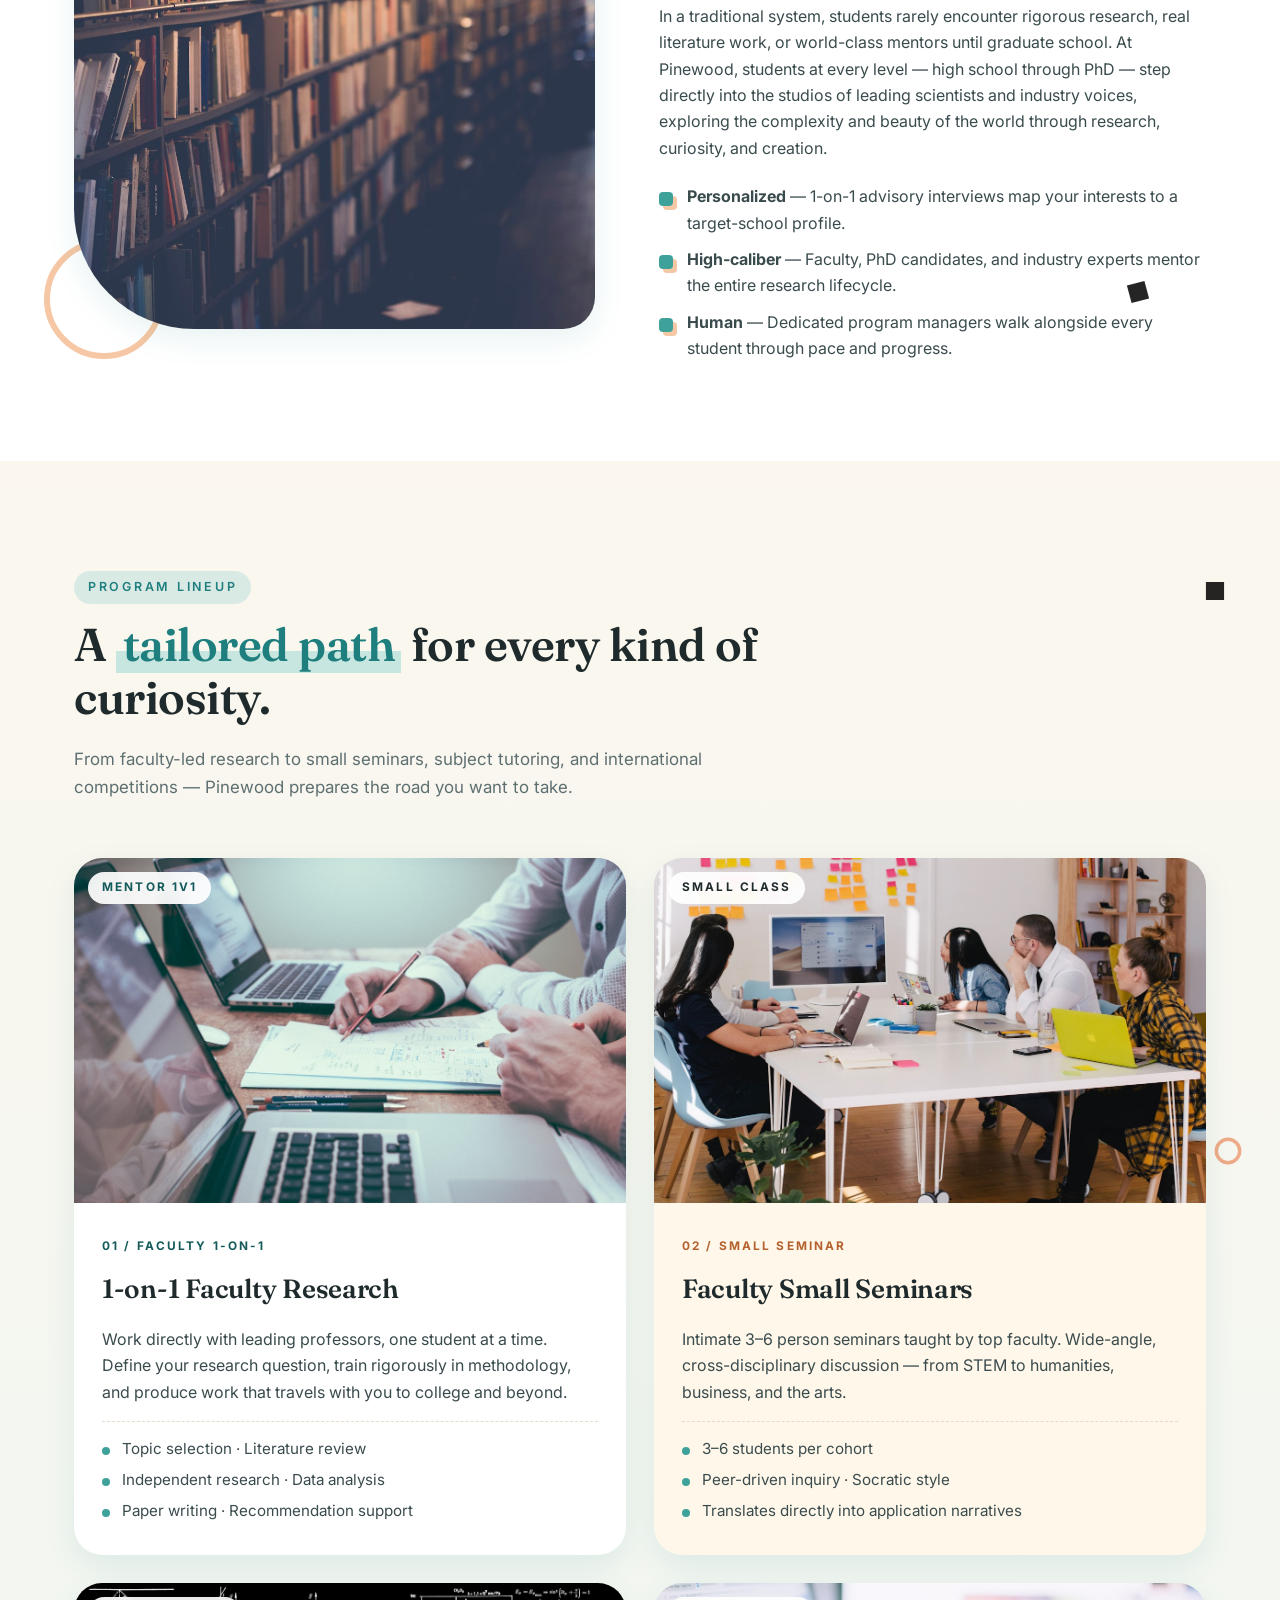
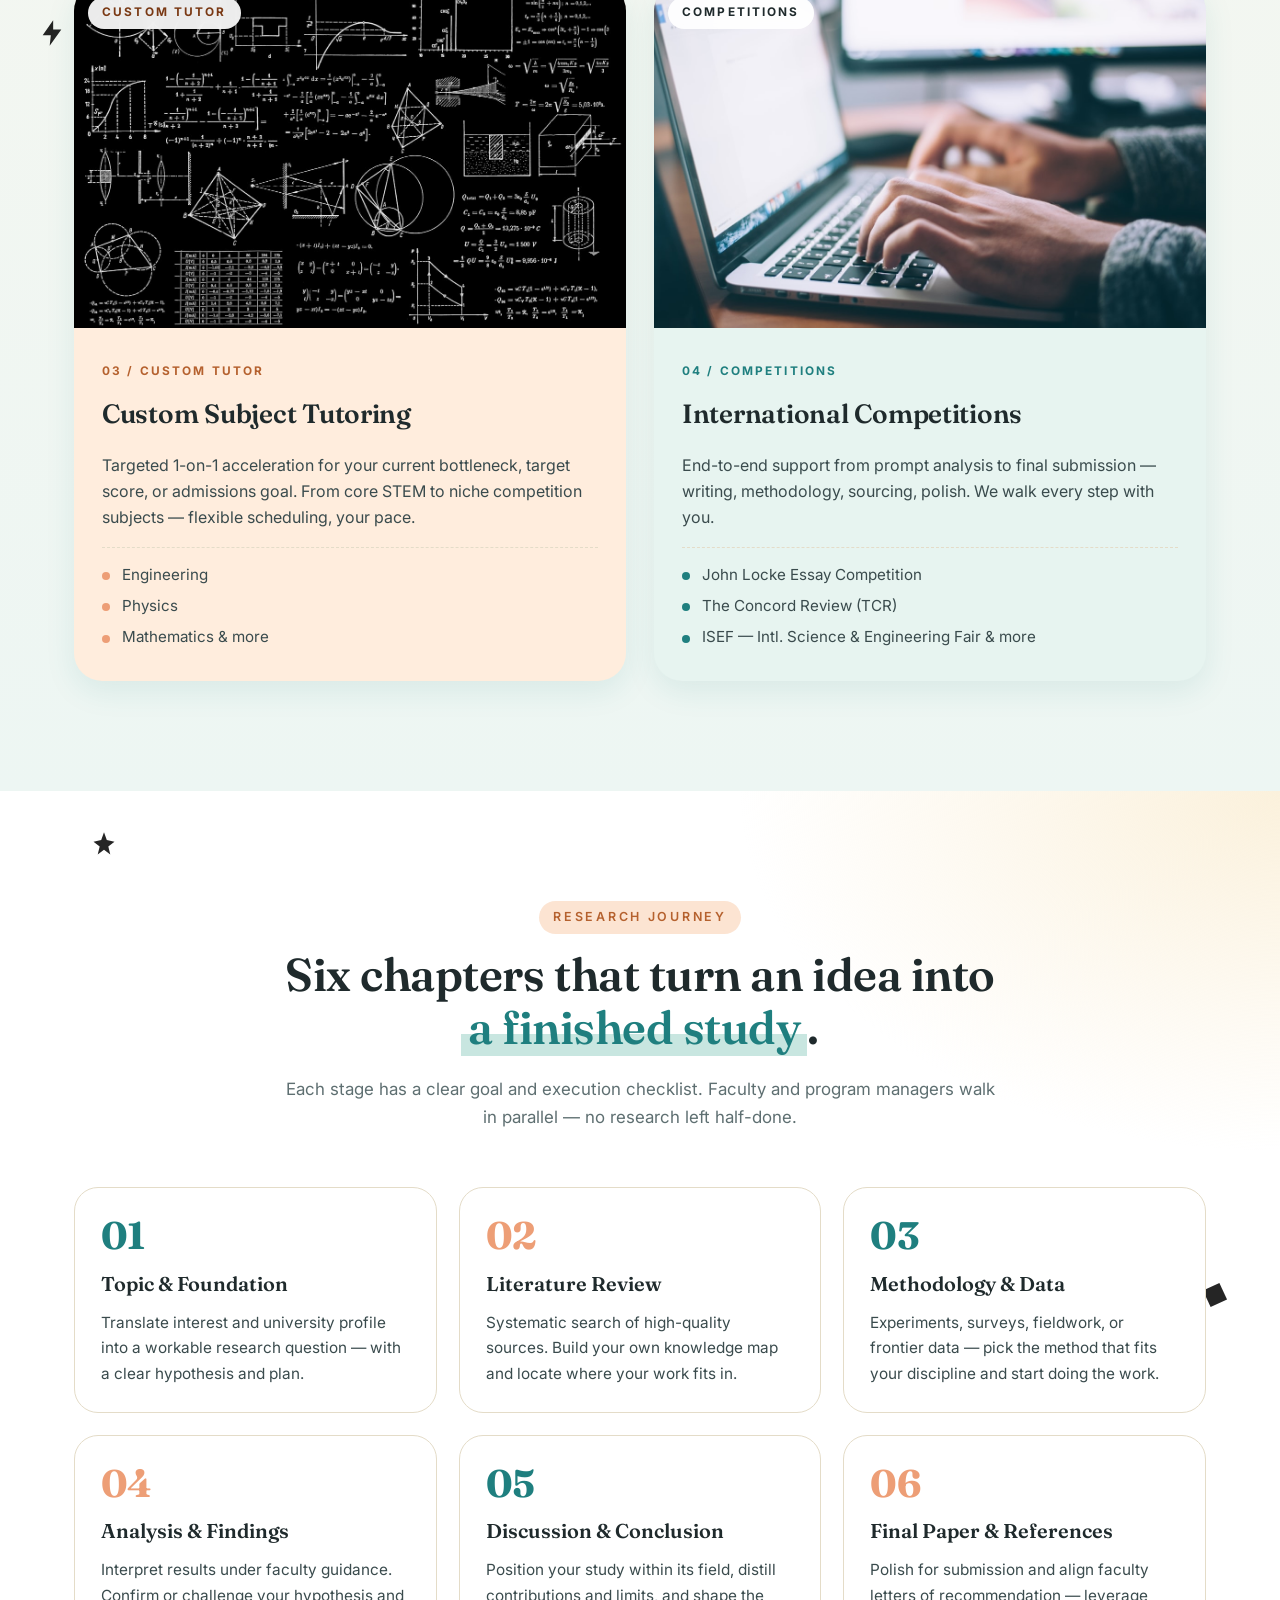
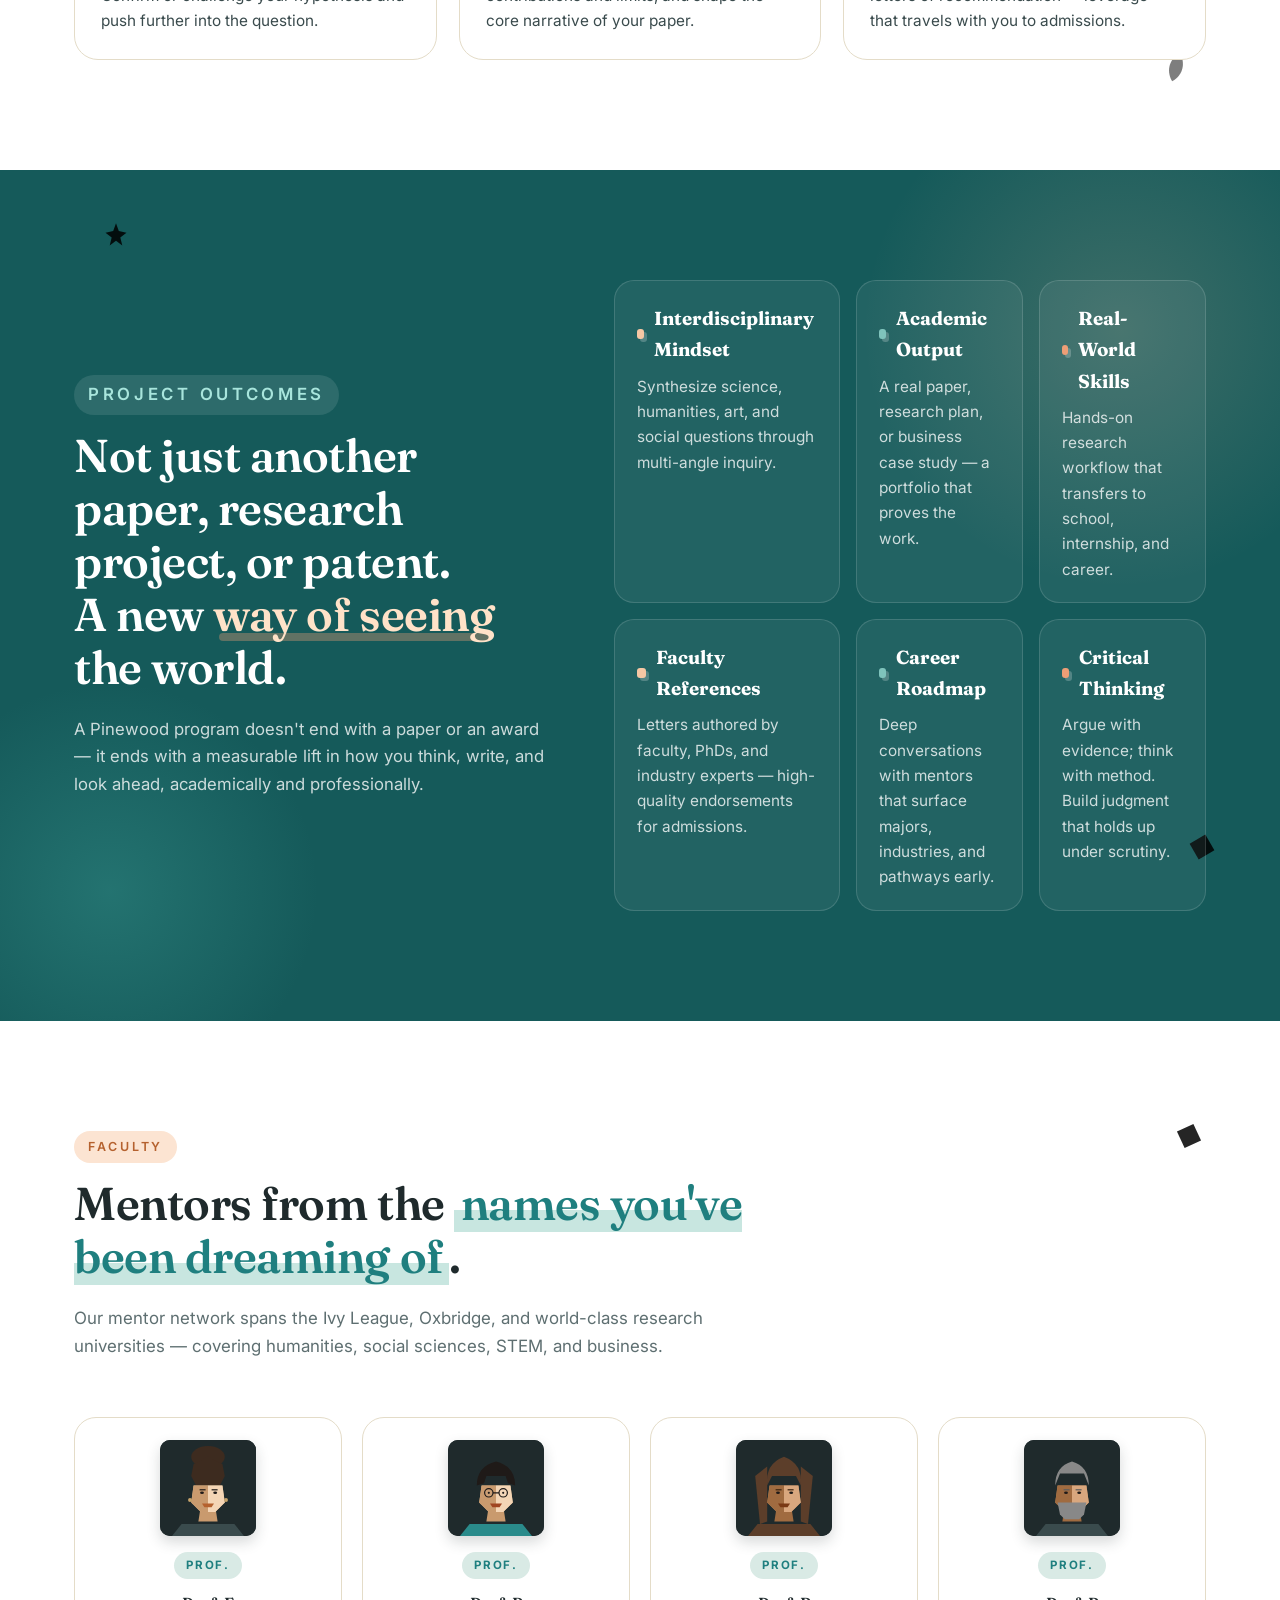
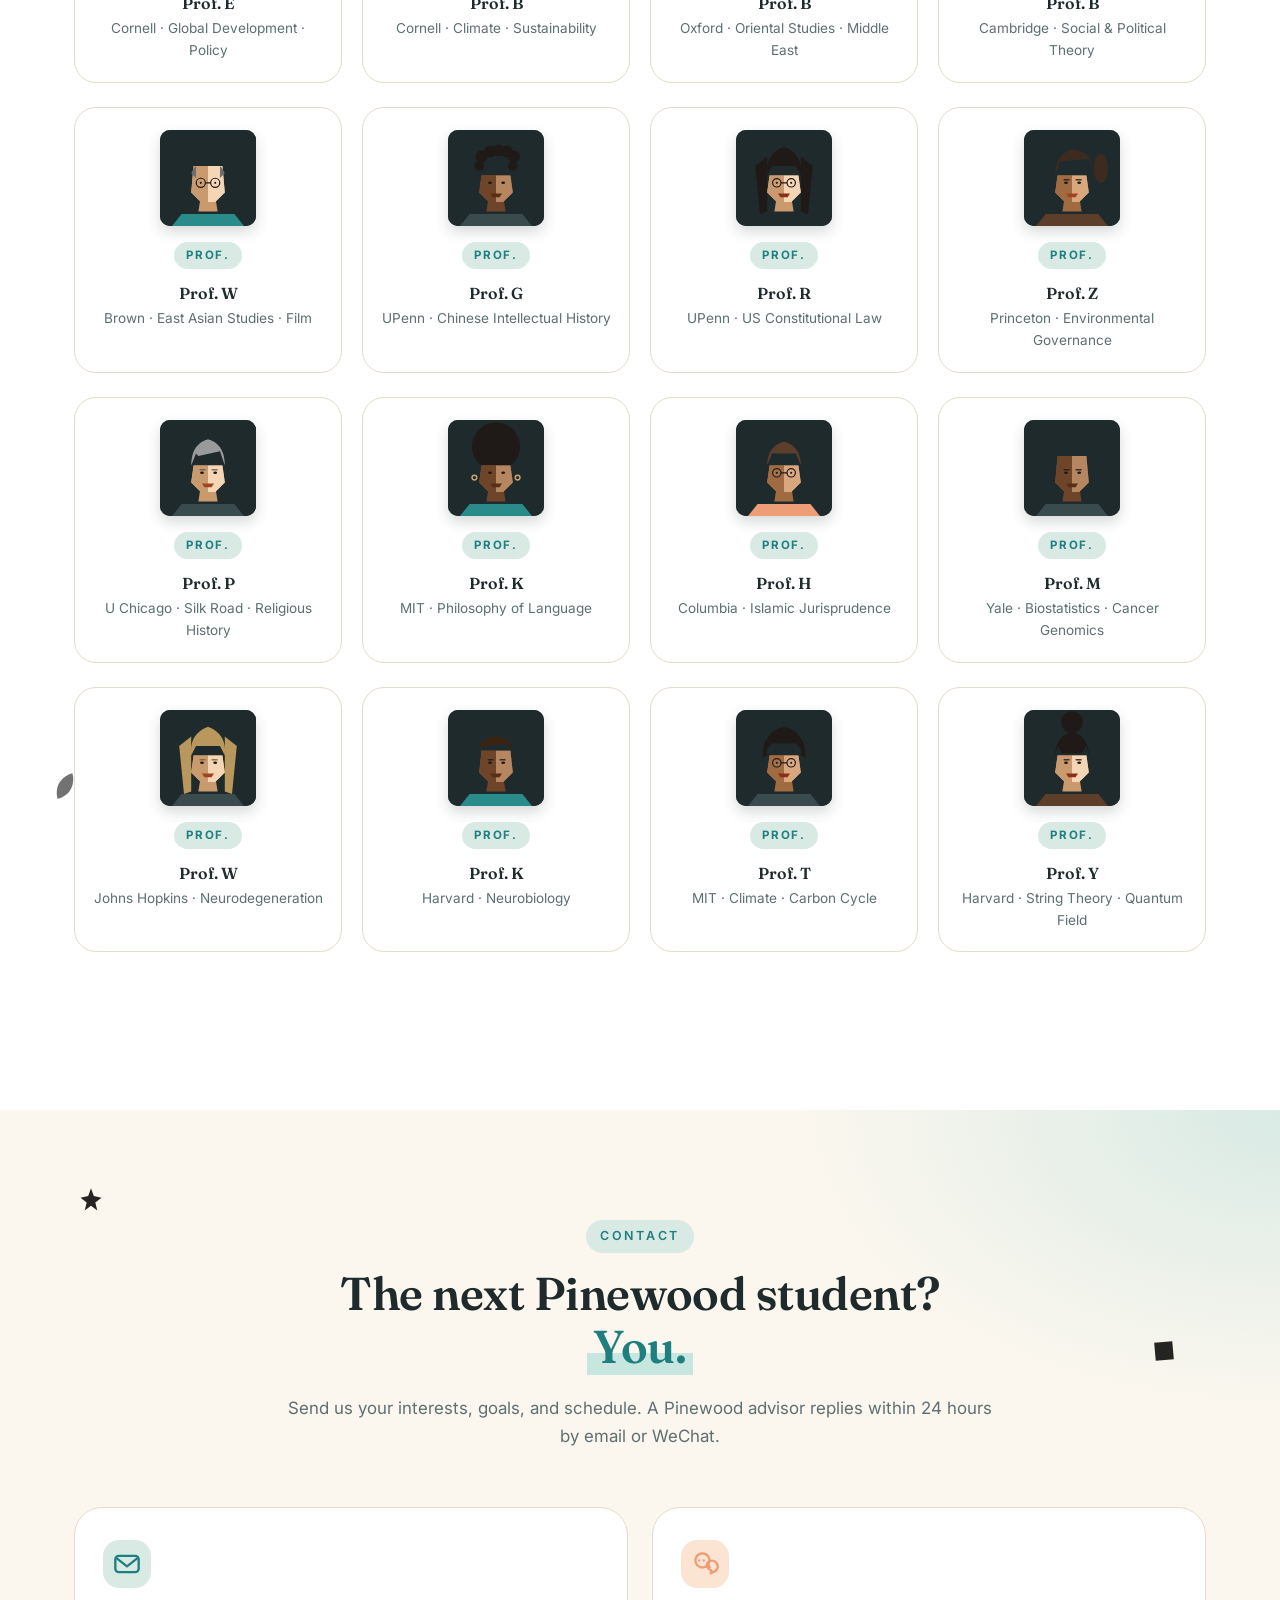
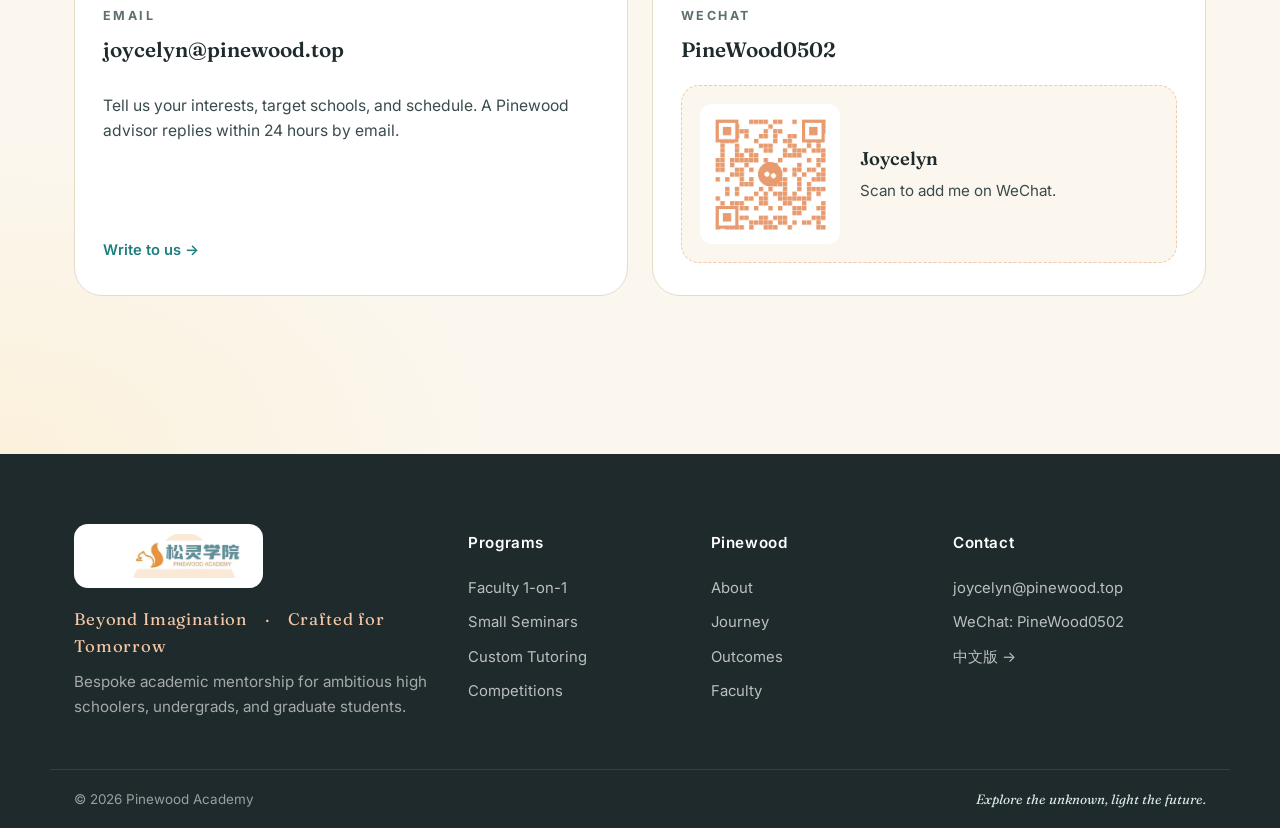
==== commit 5dd8ac57: "Revert "Faculty: switch mentor avatars to side-profile silhouettes in circular frames" This reverts " ====
--- a/english.html
+++ b/english.html
@@ -22,23 +22,23 @@
     <symbol id="bolt" viewBox="0 0 24 24"><path d="M13 1 L4 14 H11 L10 23 L20 9 H13 Z"/></symbol>
     <symbol id="leaf" viewBox="0 0 24 24"><path d="M3 21 C 3 9, 12 3, 21 3 C 21 12, 15 21, 3 21 Z"/></symbol>
 
-    <!-- Side-profile cubist mentor portraits (fictional, original silhouettes facing left) -->
-    <symbol id="m1" viewBox="0 0 80 80"><rect width="80" height="80" fill="#1F2A2C"/><polygon points="0,80 18,64 60,66 80,80" fill="#3A4B4D"/><polygon points="28,54 42,54 44,66 26,66" fill="#C99A6E"/><path d="M32 14 L24 16 L18 22 L14 28 L11 36 L10 42 L11 44 L14 46 L16 48 L16 52 L13 54 L16 58 L22 62 L30 62 L36 60 L42 56 L46 50 L50 42 L52 32 L48 22 L40 16 Z" fill="#E0B68A"/><path d="M16 28 L24 24 L30 28 L26 36 L18 36 Z" fill="#F4D5B5"/><path d="M28 50 L36 50 L38 56 L30 58 Z" fill="#C99A6E"/><path d="M10 30 Q 12 14 32 12 L 50 16 L 52 22 L 50 28 L 42 22 L 30 22 L 22 24 L 14 30 Z" fill="#1F1A18"/><ellipse cx="22" cy="38" rx="1.3" ry="0.9" fill="#1F1A18"/><line x1="17" y1="34" x2="25" y2="32" stroke="#1F1A18" stroke-width="1.4"/><polygon points="11,51 14,51 14,53 11,54" fill="#A04420"/><ellipse cx="42" cy="44" rx="1.4" ry="2.6" fill="#C99A6E"/><circle cx="42" cy="48" r="1.4" fill="#C9A46B"/></symbol>
-    <symbol id="m2" viewBox="0 0 80 80"><rect width="80" height="80" fill="#1F2A2C"/><polygon points="0,80 18,64 60,66 80,80" fill="#2A8B8B"/><polygon points="28,54 42,54 44,66 26,66" fill="#C99A6E"/><path d="M32 14 L24 16 L18 22 L14 28 L11 36 L10 42 L11 44 L14 46 L16 48 L16 52 L13 54 L16 58 L22 62 L30 62 L36 60 L42 56 L46 50 L50 42 L52 32 L48 22 L40 16 Z" fill="#E0B68A"/><path d="M16 28 L24 24 L30 28 L26 36 L18 36 Z" fill="#F4D5B5"/><path d="M28 50 L36 50 L38 56 L30 58 Z" fill="#C99A6E"/><path d="M10 30 Q 12 14 32 12 L 50 16 L 52 22 L 50 28 L 42 22 L 30 22 L 22 24 L 14 30 Z" fill="#1F1A18"/><g stroke="#1F1A18" stroke-width="1.2" fill="rgba(255,255,255,0.05)"><circle cx="22" cy="38" r="4"/></g><circle cx="22" cy="38" r="0.9" fill="#1F1A18"/><line x1="17" y1="34" x2="25" y2="32" stroke="#1F1A18" stroke-width="1.4"/><polygon points="11,51 14,51 14,53 11,54" fill="#A04420"/><ellipse cx="42" cy="44" rx="1.4" ry="2.6" fill="#C99A6E"/></symbol>
-    <symbol id="m3" viewBox="0 0 80 80"><rect width="80" height="80" fill="#1F2A2C"/><polygon points="0,80 18,64 60,66 80,80" fill="#5C3E2A"/><path d="M50 22 L60 32 L62 70 L52 66 L50 40 Z" fill="#5C3E2A"/><polygon points="28,54 42,54 44,66 26,66" fill="#A06B40"/><path d="M32 14 L24 16 L18 22 L14 28 L11 36 L10 42 L11 44 L14 46 L16 48 L16 52 L13 54 L16 58 L22 62 L30 62 L36 60 L42 56 L46 50 L50 42 L52 32 L48 22 L40 16 Z" fill="#C28858"/><path d="M16 28 L24 24 L30 28 L26 36 L18 36 Z" fill="#D9A77E"/><path d="M28 50 L36 50 L38 56 L30 58 Z" fill="#A06B40"/><path d="M10 30 Q 12 14 32 12 L 54 16 L 60 26 L 56 36 L 50 26 L 38 22 L 22 24 L 14 30 Z" fill="#5C3E2A"/><ellipse cx="22" cy="38" rx="1.3" ry="0.9" fill="#1F1A18"/><line x1="17" y1="34" x2="25" y2="32" stroke="#1F1A18" stroke-width="1.4"/><polygon points="11,51 14,51 14,53 11,54" fill="#7A3914"/><ellipse cx="42" cy="44" rx="1.4" ry="2.6" fill="#A06B40"/></symbol>
-    <symbol id="m4" viewBox="0 0 80 80"><rect width="80" height="80" fill="#1F2A2C"/><polygon points="0,80 18,64 60,66 80,80" fill="#3A4B4D"/><polygon points="28,54 42,54 44,66 26,66" fill="#C99A6E"/><path d="M32 14 L24 16 L18 22 L14 28 L11 36 L10 42 L11 44 L14 46 L16 48 L16 52 L13 54 L16 58 L22 62 L30 62 L36 60 L42 56 L46 50 L50 42 L52 32 L48 22 L40 16 Z" fill="#E0B68A"/><path d="M16 28 L24 24 L30 28 L26 36 L18 36 Z" fill="#F4D5B5"/><path d="M10 30 Q 12 16 32 14 L 50 18 L 52 24 L 44 22 L 30 22 L 18 26 Z" fill="#888888"/><path d="M14 48 L 22 50 L 30 56 L 38 58 L 36 62 L 22 62 L 16 56 Z" fill="#888888"/><ellipse cx="22" cy="38" rx="1.3" ry="0.9" fill="#1F1A18"/><line x1="17" y1="34" x2="25" y2="32" stroke="#5C5C5C" stroke-width="1.4"/><ellipse cx="42" cy="44" rx="1.4" ry="2.6" fill="#C99A6E"/></symbol>
-    <symbol id="m5" viewBox="0 0 80 80"><rect width="80" height="80" fill="#1F2A2C"/><polygon points="0,80 18,64 60,66 80,80" fill="#2A8B8B"/><polygon points="28,54 42,54 44,66 26,66" fill="#C99A6E"/><path d="M34 14 L28 16 L22 22 L16 28 L11 36 L10 42 L11 44 L14 46 L16 48 L16 52 L13 54 L16 58 L22 62 L30 62 L36 60 L42 56 L46 50 L50 42 L52 32 L48 22 L40 16 Z" fill="#E0B68A"/><path d="M18 28 L26 24 L32 28 L28 36 L20 36 Z" fill="#F4D5B5"/><path d="M28 50 L36 50 L38 56 L30 58 Z" fill="#C99A6E"/><path d="M14 32 L 18 28 L 22 28 L 20 34 Z" fill="#6E6C6C"/><path d="M44 30 L 50 26 L 52 32 L 48 36 Z" fill="#6E6C6C"/><g stroke="#1F1A18" stroke-width="1.2" fill="rgba(255,255,255,0.05)"><circle cx="22" cy="38" r="4"/></g><circle cx="22" cy="38" r="0.9" fill="#1F1A18"/><line x1="17" y1="34" x2="25" y2="32" stroke="#5C5C5C" stroke-width="1.4"/><polygon points="11,51 14,51 14,53 11,54" fill="#A04420"/><ellipse cx="42" cy="44" rx="1.4" ry="2.6" fill="#C99A6E"/></symbol>
-    <symbol id="m6" viewBox="0 0 80 80"><rect width="80" height="80" fill="#1F2A2C"/><polygon points="0,80 18,64 60,66 80,80" fill="#3A4B4D"/><polygon points="28,54 42,54 44,66 26,66" fill="#6E4528"/><path d="M32 14 L24 16 L18 22 L14 28 L11 36 L10 42 L11 44 L14 46 L16 48 L16 52 L13 54 L16 58 L22 62 L30 62 L36 60 L42 56 L46 50 L50 42 L52 32 L48 22 L40 16 Z" fill="#95643F"/><path d="M16 28 L24 24 L30 28 L26 36 L18 36 Z" fill="#B58660"/><path d="M28 50 L36 50 L38 56 L30 58 Z" fill="#6E4528"/><g fill="#1F1A18"><circle cx="18" cy="22" r="4"/><circle cx="26" cy="16" r="4"/><circle cx="34" cy="14" r="4"/><circle cx="42" cy="14" r="4"/><circle cx="50" cy="18" r="4"/><circle cx="54" cy="26" r="3.5"/><circle cx="14" cy="28" r="3"/></g><ellipse cx="22" cy="38" rx="1.3" ry="0.9" fill="#1F1A18"/><line x1="17" y1="34" x2="25" y2="32" stroke="#1F1A18" stroke-width="1.4"/><polygon points="11,51 14,51 14,53 11,54" fill="#5A2E14"/><ellipse cx="42" cy="44" rx="1.4" ry="2.6" fill="#6E4528"/></symbol>
-    <symbol id="m7" viewBox="0 0 80 80"><rect width="80" height="80" fill="#1F2A2C"/><polygon points="0,80 18,64 60,66 80,80" fill="#1F2A2C"/><path d="M48 22 L62 32 L64 72 L54 70 L50 40 Z" fill="#1F1A18"/><polygon points="28,54 42,54 44,66 26,66" fill="#C99A6E"/><path d="M32 14 L24 16 L18 22 L14 28 L11 36 L10 42 L11 44 L14 46 L16 48 L16 52 L13 54 L16 58 L22 62 L30 62 L36 60 L42 56 L46 50 L50 42 L52 32 L48 22 L40 16 Z" fill="#E0B68A"/><path d="M16 28 L24 24 L30 28 L26 36 L18 36 Z" fill="#F4D5B5"/><path d="M28 50 L36 50 L38 56 L30 58 Z" fill="#C99A6E"/><path d="M10 30 Q 12 12 32 10 L 56 14 L 62 26 L 56 36 L 50 26 L 38 22 L 22 24 L 14 30 Z" fill="#1F1A18"/><g stroke="#1F1A18" stroke-width="1.2" fill="rgba(255,255,255,0.05)"><circle cx="22" cy="38" r="4"/></g><circle cx="22" cy="38" r="0.9" fill="#1F1A18"/><line x1="17" y1="34" x2="25" y2="32" stroke="#1F1A18" stroke-width="1.4"/><polygon points="11,51 14,51 14,53 11,54" fill="#8B3018"/></symbol>
-    <symbol id="m8" viewBox="0 0 80 80"><rect width="80" height="80" fill="#1F2A2C"/><polygon points="0,80 18,64 60,66 80,80" fill="#5C3E2A"/><circle cx="58" cy="18" r="9" fill="#3D2B1F"/><polygon points="28,54 42,54 44,66 26,66" fill="#A06B40"/><path d="M32 14 L24 16 L18 22 L14 28 L11 36 L10 42 L11 44 L14 46 L16 48 L16 52 L13 54 L16 58 L22 62 L30 62 L36 60 L42 56 L46 50 L50 42 L52 32 L48 22 L40 16 Z" fill="#C28858"/><path d="M16 28 L24 24 L30 28 L26 36 L18 36 Z" fill="#D9A77E"/><path d="M28 50 L36 50 L38 56 L30 58 Z" fill="#A06B40"/><path d="M10 30 Q 12 16 32 14 L 50 18 L 56 24 L 52 30 L 42 24 L 30 24 L 18 28 Z" fill="#3D2B1F"/><ellipse cx="22" cy="38" rx="1.3" ry="0.9" fill="#1F1A18"/><line x1="17" y1="34" x2="25" y2="32" stroke="#1F1A18" stroke-width="1.4"/><polygon points="11,51 14,51 14,53 11,54" fill="#A04420"/><ellipse cx="42" cy="44" rx="1.4" ry="2.6" fill="#A06B40"/></symbol>
-    <symbol id="m9" viewBox="0 0 80 80"><rect width="80" height="80" fill="#1F2A2C"/><polygon points="0,80 18,64 60,66 80,80" fill="#3A4B4D"/><polygon points="28,54 42,54 44,66 26,66" fill="#C99A6E"/><path d="M32 14 L24 16 L18 22 L14 28 L11 36 L10 42 L11 44 L14 46 L16 48 L16 52 L13 54 L16 58 L22 62 L30 62 L36 60 L42 56 L46 50 L50 42 L52 32 L48 22 L40 16 Z" fill="#E0B68A"/><path d="M16 28 L24 24 L30 28 L26 36 L18 36 Z" fill="#F4D5B5"/><path d="M28 50 L36 50 L38 56 L30 58 Z" fill="#C99A6E"/><path d="M10 30 Q 12 18 36 16 L 50 22 L 52 28 L 44 24 L 30 24 L 18 28 Z" fill="#999A9A"/><ellipse cx="22" cy="38" rx="1.3" ry="0.9" fill="#1F1A18"/><line x1="17" y1="34" x2="25" y2="32" stroke="#5C5C5C" stroke-width="1.4"/><polygon points="11,51 14,51 14,53 11,54" fill="#A04420"/><ellipse cx="42" cy="44" rx="1.4" ry="2.6" fill="#C99A6E"/></symbol>
-    <symbol id="m10" viewBox="0 0 80 80"><rect width="80" height="80" fill="#1F2A2C"/><polygon points="0,80 18,64 60,66 80,80" fill="#2A8B8B"/><ellipse cx="30" cy="18" rx="22" ry="14" fill="#1F1A18"/><polygon points="28,54 42,54 44,66 26,66" fill="#6E4528"/><path d="M32 14 L24 16 L18 22 L14 28 L11 36 L10 42 L11 44 L14 46 L16 48 L16 52 L13 54 L16 58 L22 62 L30 62 L36 60 L42 56 L46 50 L50 42 L52 32 L48 22 L40 16 Z" fill="#95643F"/><path d="M16 28 L24 24 L30 28 L26 36 L18 36 Z" fill="#B58660"/><path d="M28 50 L36 50 L38 56 L30 58 Z" fill="#6E4528"/><ellipse cx="22" cy="38" rx="1.3" ry="0.9" fill="#1F1A18"/><line x1="17" y1="34" x2="25" y2="32" stroke="#1F1A18" stroke-width="1.4"/><polygon points="11,51 14,51 14,53 11,54" fill="#5A2E14"/><ellipse cx="42" cy="44" rx="1.4" ry="2.6" fill="#6E4528"/><circle cx="42" cy="48" r="1.8" fill="none" stroke="#C9A46B" stroke-width="1.2"/></symbol>
-    <symbol id="m11" viewBox="0 0 80 80"><rect width="80" height="80" fill="#1F2A2C"/><polygon points="0,80 18,64 60,66 80,80" fill="#ED9E76"/><polygon points="28,54 42,54 44,66 26,66" fill="#A06B40"/><path d="M32 14 L24 16 L18 22 L14 28 L11 36 L10 42 L11 44 L14 46 L16 48 L16 52 L13 54 L16 58 L22 62 L30 62 L36 60 L42 56 L46 50 L50 42 L52 32 L48 22 L40 16 Z" fill="#C28858"/><path d="M16 28 L24 24 L30 28 L26 36 L18 36 Z" fill="#D9A77E"/><path d="M28 50 L36 50 L38 56 L30 58 Z" fill="#A06B40"/><path d="M10 30 Q 12 14 32 12 L 50 16 L 52 22 L 50 28 L 42 22 L 30 22 L 22 24 L 14 30 Z" fill="#5C3E2A"/><g stroke="#1F1A18" stroke-width="1.2" fill="rgba(255,255,255,0.05)"><circle cx="22" cy="38" r="4"/></g><circle cx="22" cy="38" r="0.9" fill="#1F1A18"/><line x1="17" y1="34" x2="25" y2="32" stroke="#1F1A18" stroke-width="1.4"/><ellipse cx="42" cy="44" rx="1.4" ry="2.6" fill="#A06B40"/></symbol>
-    <symbol id="m12" viewBox="0 0 80 80"><rect width="80" height="80" fill="#1F2A2C"/><polygon points="0,80 18,64 60,66 80,80" fill="#3A4B4D"/><polygon points="28,54 42,54 44,66 26,66" fill="#6E4528"/><path d="M34 12 L26 14 L20 20 L14 28 L11 36 L10 42 L11 44 L14 46 L16 48 L16 52 L13 54 L16 58 L22 62 L30 62 L36 60 L42 56 L46 50 L50 42 L52 32 L48 20 L42 14 Z" fill="#95643F"/><path d="M18 26 L26 22 L32 26 L28 34 L20 34 Z" fill="#B58660"/><path d="M28 50 L36 50 L38 56 L30 58 Z" fill="#6E4528"/><ellipse cx="22" cy="36" rx="1.3" ry="0.9" fill="#1F1A18"/><line x1="17" y1="32" x2="25" y2="30" stroke="#1F1A18" stroke-width="1.4"/><polygon points="11,51 14,51 14,53 11,54" fill="#5A2E14"/><ellipse cx="42" cy="42" rx="1.4" ry="2.6" fill="#6E4528"/></symbol>
-    <symbol id="m13" viewBox="0 0 80 80"><rect width="80" height="80" fill="#1F2A2C"/><polygon points="0,80 18,64 60,66 80,80" fill="#3A4B4D"/><path d="M48 22 L62 32 L64 72 L54 70 L50 40 Z" fill="#B8985C"/><polygon points="28,54 42,54 44,66 26,66" fill="#C99A6E"/><path d="M32 14 L24 16 L18 22 L14 28 L11 36 L10 42 L11 44 L14 46 L16 48 L16 52 L13 54 L16 58 L22 62 L30 62 L36 60 L42 56 L46 50 L50 42 L52 32 L48 22 L40 16 Z" fill="#E0B68A"/><path d="M16 28 L24 24 L30 28 L26 36 L18 36 Z" fill="#F4D5B5"/><path d="M28 50 L36 50 L38 56 L30 58 Z" fill="#C99A6E"/><path d="M10 30 Q 12 12 32 10 L 56 14 L 62 26 L 56 36 L 50 26 L 38 22 L 22 24 L 14 30 Z" fill="#B8985C"/><ellipse cx="22" cy="38" rx="1.3" ry="0.9" fill="#1F1A18"/><line x1="17" y1="34" x2="25" y2="32" stroke="#7A5C2E" stroke-width="1.4"/><polygon points="11,51 14,51 14,53 11,54" fill="#A04420"/><ellipse cx="42" cy="44" rx="1.4" ry="2.6" fill="#C99A6E"/></symbol>
-    <symbol id="m14" viewBox="0 0 80 80"><rect width="80" height="80" fill="#1F2A2C"/><polygon points="0,80 18,64 60,66 80,80" fill="#2A8B8B"/><polygon points="28,54 42,54 44,66 26,66" fill="#6E4528"/><path d="M32 14 L24 16 L18 22 L14 28 L11 36 L10 42 L11 44 L14 46 L16 48 L16 52 L13 54 L16 58 L22 62 L30 62 L36 60 L42 56 L46 50 L50 42 L52 32 L48 22 L40 16 Z" fill="#95643F"/><path d="M16 28 L24 24 L30 28 L26 36 L18 36 Z" fill="#B58660"/><path d="M28 50 L36 50 L38 56 L30 58 Z" fill="#6E4528"/><path d="M10 30 Q 12 18 32 16 L 50 20 L 52 24 L 30 22 L 18 26 Z" fill="#3A2410"/><ellipse cx="22" cy="38" rx="1.3" ry="0.9" fill="#1F1A18"/><line x1="17" y1="34" x2="25" y2="32" stroke="#1F1A18" stroke-width="1.4"/><polygon points="11,51 14,51 14,53 11,54" fill="#5A2E14"/><ellipse cx="42" cy="44" rx="1.4" ry="2.6" fill="#6E4528"/></symbol>
-    <symbol id="m15" viewBox="0 0 80 80"><rect width="80" height="80" fill="#1F2A2C"/><polygon points="0,80 18,64 60,66 80,80" fill="#3A4B4D"/><polygon points="28,54 42,54 44,66 26,66" fill="#A06B40"/><path d="M32 14 L24 16 L18 22 L14 28 L11 36 L10 42 L11 44 L14 46 L16 48 L16 52 L13 54 L16 58 L22 62 L30 62 L36 60 L42 56 L46 50 L50 42 L52 32 L48 22 L40 16 Z" fill="#C28858"/><path d="M16 28 L24 24 L30 28 L26 36 L18 36 Z" fill="#D9A77E"/><path d="M28 50 L36 50 L38 56 L30 58 Z" fill="#A06B40"/><path d="M10 38 Q 12 14 32 12 L 54 16 L 58 28 L 58 40 L 52 38 L 50 26 L 38 22 L 22 24 L 14 32 Z" fill="#1F1A18"/><g stroke="#1F1A18" stroke-width="1.2" fill="rgba(255,255,255,0.05)"><circle cx="22" cy="38" r="4"/></g><circle cx="22" cy="38" r="0.9" fill="#1F1A18"/><line x1="17" y1="34" x2="25" y2="32" stroke="#1F1A18" stroke-width="1.4"/><polygon points="11,51 14,51 14,53 11,54" fill="#8B3018"/></symbol>
-    <symbol id="m16" viewBox="0 0 80 80"><rect width="80" height="80" fill="#1F2A2C"/><polygon points="0,80 18,64 60,66 80,80" fill="#5C3E2A"/><circle cx="38" cy="8" r="9" fill="#1F1A18"/><polygon points="28,54 42,54 44,66 26,66" fill="#C99A6E"/><path d="M32 14 L24 16 L18 22 L14 28 L11 36 L10 42 L11 44 L14 46 L16 48 L16 52 L13 54 L16 58 L22 62 L30 62 L36 60 L42 56 L46 50 L50 42 L52 32 L48 22 L40 16 Z" fill="#E0B68A"/><path d="M16 28 L24 24 L30 28 L26 36 L18 36 Z" fill="#F4D5B5"/><path d="M28 50 L36 50 L38 56 L30 58 Z" fill="#C99A6E"/><path d="M10 30 Q 12 16 32 14 L 50 18 L 52 24 L 48 30 L 42 26 L 30 26 L 20 30 Z" fill="#1F1A18"/><ellipse cx="22" cy="38" rx="1.3" ry="0.9" fill="#1F1A18"/><line x1="17" y1="34" x2="25" y2="32" stroke="#1F1A18" stroke-width="1.4"/><polygon points="11,51 14,51 14,53 11,54" fill="#8B3018"/><ellipse cx="42" cy="44" rx="1.4" ry="2.6" fill="#C99A6E"/></symbol>
+    <!-- Cubist-style mentor portraits (fictional, original geometric faces) -->
+    <symbol id="m1" viewBox="0 0 80 80"><rect width="80" height="80" fill="#1F2A2C"/><polygon points="10,80 18,70 62,70 70,80" fill="#3A4B4D"/><ellipse cx="40" cy="14" rx="14" ry="9" fill="#3D2B1F"/><polygon points="26,30 28,20 40,14 52,20 54,30 50,38 30,38" fill="#3D2B1F"/><polygon points="34,55 46,55 48,68 32,68" fill="#C99A6E"/><polygon points="28,38 52,38 54,52 46,60 34,60 26,52" fill="#E0B68A"/><polygon points="40,38 52,38 54,52 46,60 40,60" fill="#F4D5B5"/><polygon points="28,38 40,38 40,60 34,60 26,52" fill="#C99A6E"/><rect x="33" y="41" width="5" height="1" fill="#1F1A18"/><rect x="43" y="41" width="5" height="1" fill="#1F1A18"/><ellipse cx="35" cy="44" rx="1.6" ry="1" fill="#1F1A18"/><ellipse cx="46" cy="44" rx="1.6" ry="1" fill="#1F1A18"/><polygon points="35,53 45,53 43,56 37,56" fill="#B5612E"/><circle cx="25" cy="50" r="1.6" fill="#C9A46B"/><circle cx="55" cy="50" r="1.6" fill="#C9A46B"/></symbol>
+    <symbol id="m2" viewBox="0 0 80 80"><rect width="80" height="80" fill="#1F2A2C"/><polygon points="10,80 18,70 62,70 70,80" fill="#2A8B8B"/><polygon points="34,55 46,55 48,68 32,68" fill="#C99A6E"/><polygon points="28,38 52,38 54,52 46,60 34,60 26,52" fill="#E0B68A"/><polygon points="40,38 52,38 54,52 46,60 40,60" fill="#F4D5B5"/><polygon points="28,38 40,38 40,60 34,60 26,52" fill="#C99A6E"/><path d="M24 38 Q 24 22 40 18 Q 56 22 56 38 L 50 36 L 48 30 L 32 30 L 30 36 Z" fill="#1F1A18"/><g stroke="#1F1A18" stroke-width="1" fill="rgba(255,255,255,0.05)"><circle cx="34" cy="44" r="3.5"/><circle cx="46" cy="44" r="3.5"/><line x1="37.5" y1="44" x2="42.5" y2="44"/></g><circle cx="34" cy="44" r="0.9" fill="#1F1A18"/><circle cx="46" cy="44" r="0.9" fill="#1F1A18"/><polygon points="35,53 45,53 43,56 37,56" fill="#A04420"/></symbol>
+    <symbol id="m3" viewBox="0 0 80 80"><rect width="80" height="80" fill="#1F2A2C"/><polygon points="10,80 18,70 62,70 70,80" fill="#5C3E2A"/><polygon points="20,70 16,30 26,22 26,68" fill="#5C3E2A"/><polygon points="60,70 64,30 54,22 54,68" fill="#5C3E2A"/><polygon points="34,55 46,55 48,68 32,68" fill="#A06B40"/><polygon points="28,38 52,38 54,52 46,60 34,60 26,52" fill="#C28858"/><polygon points="40,38 52,38 54,52 46,60 40,60" fill="#D9A77E"/><polygon points="28,38 40,38 40,60 34,60 26,52" fill="#A06B40"/><path d="M26 38 Q 24 20 40 14 Q 56 20 54 38 L 50 30 L 30 30 Z" fill="#5C3E2A"/><rect x="33" y="41" width="5" height="1" fill="#3A2410"/><rect x="43" y="41" width="5" height="1" fill="#3A2410"/><ellipse cx="35" cy="44" rx="1.6" ry="1" fill="#1F1A18"/><ellipse cx="46" cy="44" rx="1.6" ry="1" fill="#1F1A18"/><polygon points="35,53 45,53 43,56 37,56" fill="#7A3914"/></symbol>
+    <symbol id="m4" viewBox="0 0 80 80"><rect width="80" height="80" fill="#1F2A2C"/><polygon points="10,80 18,70 62,70 70,80" fill="#3A4B4D"/><polygon points="34,55 46,55 48,68 32,68" fill="#A06B40"/><polygon points="28,38 52,38 54,52 46,60 34,60 26,52" fill="#C28858"/><polygon points="40,38 52,38 54,52 46,60 40,60" fill="#D9A77E"/><polygon points="28,38 40,38 40,60 34,60 26,52" fill="#A06B40"/><path d="M26 38 Q 26 22 40 18 Q 54 22 54 38 L 50 28 L 30 28 Z" fill="#888888"/><polygon points="28,52 52,52 50,62 46,66 34,66 30,62" fill="#888888"/><ellipse cx="35" cy="44" rx="1.6" ry="1" fill="#1F1A18"/><ellipse cx="46" cy="44" rx="1.6" ry="1" fill="#1F1A18"/><rect x="33" y="41" width="5" height="1" fill="#5C5C5C"/><rect x="43" y="41" width="5" height="1" fill="#5C5C5C"/></symbol>
+    <symbol id="m5" viewBox="0 0 80 80"><rect width="80" height="80" fill="#1F2A2C"/><polygon points="10,80 18,70 62,70 70,80" fill="#2A8B8B"/><polygon points="34,55 46,55 48,68 32,68" fill="#C99A6E"/><polygon points="28,30 52,30 54,52 46,60 34,60 26,52" fill="#E0B68A"/><polygon points="40,30 52,30 54,52 46,60 40,60" fill="#F4D5B5"/><polygon points="28,30 40,30 40,60 34,60 26,52" fill="#C99A6E"/><polygon points="26,36 30,40 30,30 28,32" fill="#6E6C6C"/><polygon points="54,36 50,40 50,30 52,32" fill="#6E6C6C"/><g stroke="#1F1A18" stroke-width="1" fill="rgba(255,255,255,0.05)"><circle cx="34" cy="44" r="3.8"/><circle cx="46" cy="44" r="3.8"/><line x1="37.8" y1="44" x2="42.2" y2="44"/></g><circle cx="34" cy="44" r="0.9" fill="#1F1A18"/><circle cx="46" cy="44" r="0.9" fill="#1F1A18"/></symbol>
+    <symbol id="m6" viewBox="0 0 80 80"><rect width="80" height="80" fill="#1F2A2C"/><polygon points="10,80 18,70 62,70 70,80" fill="#3A4B4D"/><polygon points="34,55 46,55 48,68 32,68" fill="#6E4528"/><polygon points="28,38 52,38 54,52 46,60 34,60 26,52" fill="#95643F"/><polygon points="40,38 52,38 54,52 46,60 40,60" fill="#B58660"/><polygon points="28,38 40,38 40,60 34,60 26,52" fill="#6E4528"/><g fill="#1F1A18"><circle cx="28" cy="22" r="5"/><circle cx="35" cy="18" r="5"/><circle cx="42" cy="17" r="5"/><circle cx="49" cy="18" r="5"/><circle cx="55" cy="22" r="5"/><circle cx="26" cy="30" r="4"/><circle cx="54" cy="30" r="4"/></g><ellipse cx="35" cy="44" rx="1.6" ry="1" fill="#1F1A18"/><ellipse cx="46" cy="44" rx="1.6" ry="1" fill="#1F1A18"/><polygon points="35,53 45,53 43,56 37,56" fill="#5A2E14"/></symbol>
+    <symbol id="m7" viewBox="0 0 80 80"><rect width="80" height="80" fill="#1F2A2C"/><polygon points="10,80 18,70 62,70 70,80" fill="#1F2A2C"/><polygon points="20,70 16,30 26,22 26,68" fill="#1F1A18"/><polygon points="60,70 64,30 54,22 54,68" fill="#1F1A18"/><polygon points="34,55 46,55 48,68 32,68" fill="#C99A6E"/><polygon points="28,38 52,38 54,52 46,60 34,60 26,52" fill="#E0B68A"/><polygon points="40,38 52,38 54,52 46,60 40,60" fill="#F4D5B5"/><polygon points="28,38 40,38 40,60 34,60 26,52" fill="#C99A6E"/><path d="M26 38 Q 24 20 40 14 Q 56 20 54 38 L 50 30 L 30 30 Z" fill="#1F1A18"/><g stroke="#1F1A18" stroke-width="1" fill="rgba(255,255,255,0.05)"><circle cx="34" cy="44" r="3.5"/><circle cx="46" cy="44" r="3.5"/><line x1="37.5" y1="44" x2="42.5" y2="44"/></g><circle cx="34" cy="44" r="0.9" fill="#1F1A18"/><circle cx="46" cy="44" r="0.9" fill="#1F1A18"/><polygon points="35,53 45,53 43,56 37,56" fill="#8B3018"/></symbol>
+    <symbol id="m8" viewBox="0 0 80 80"><rect width="80" height="80" fill="#1F2A2C"/><polygon points="10,80 18,70 62,70 70,80" fill="#5C3E2A"/><ellipse cx="64" cy="32" rx="6" ry="12" fill="#3D2B1F"/><polygon points="34,55 46,55 48,68 32,68" fill="#A06B40"/><polygon points="28,38 52,38 54,52 46,60 34,60 26,52" fill="#C28858"/><polygon points="40,38 52,38 54,52 46,60 40,60" fill="#D9A77E"/><polygon points="28,38 40,38 40,60 34,60 26,52" fill="#A06B40"/><path d="M26 38 Q 26 20 40 16 Q 56 18 56 30 L 54 24 L 30 26 Z" fill="#3D2B1F"/><rect x="33" y="41" width="5" height="1" fill="#1F1A18"/><rect x="43" y="41" width="5" height="1" fill="#1F1A18"/><ellipse cx="35" cy="44" rx="1.6" ry="1" fill="#1F1A18"/><ellipse cx="46" cy="44" rx="1.6" ry="1" fill="#1F1A18"/><polygon points="35,53 45,53 43,56 37,56" fill="#A04420"/></symbol>
+    <symbol id="m9" viewBox="0 0 80 80"><rect width="80" height="80" fill="#1F2A2C"/><polygon points="10,80 18,70 62,70 70,80" fill="#3A4B4D"/><polygon points="34,55 46,55 48,68 32,68" fill="#C99A6E"/><polygon points="28,38 52,38 54,52 46,60 34,60 26,52" fill="#E0B68A"/><polygon points="40,38 52,38 54,52 46,60 40,60" fill="#F4D5B5"/><polygon points="28,38 40,38 40,60 34,60 26,52" fill="#C99A6E"/><path d="M26 38 Q 26 20 40 16 Q 54 20 54 38 L 50 26 L 32 30 L 30 28 Z" fill="#999A9A"/><rect x="33" y="41" width="5" height="1" fill="#5C5C5C"/><rect x="43" y="41" width="5" height="1" fill="#5C5C5C"/><ellipse cx="35" cy="44" rx="1.6" ry="1" fill="#1F1A18"/><ellipse cx="46" cy="44" rx="1.6" ry="1" fill="#1F1A18"/><polygon points="35,53 45,53 43,56 37,56" fill="#A04420"/></symbol>
+    <symbol id="m10" viewBox="0 0 80 80"><rect width="80" height="80" fill="#1F2A2C"/><polygon points="10,80 18,70 62,70 70,80" fill="#2A8B8B"/><circle cx="40" cy="22" r="20" fill="#1F1A18"/><polygon points="34,55 46,55 48,68 32,68" fill="#6E4528"/><polygon points="28,38 52,38 54,52 46,60 34,60 26,52" fill="#95643F"/><polygon points="40,38 52,38 54,52 46,60 40,60" fill="#B58660"/><polygon points="28,38 40,38 40,60 34,60 26,52" fill="#6E4528"/><ellipse cx="35" cy="44" rx="1.6" ry="1" fill="#1F1A18"/><ellipse cx="46" cy="44" rx="1.6" ry="1" fill="#1F1A18"/><polygon points="35,53 45,53 43,56 37,56" fill="#5A2E14"/><circle cx="22" cy="48" r="2" fill="none" stroke="#C9A46B" stroke-width="1.2"/><circle cx="58" cy="48" r="2" fill="none" stroke="#C9A46B" stroke-width="1.2"/></symbol>
+    <symbol id="m11" viewBox="0 0 80 80"><rect width="80" height="80" fill="#1F2A2C"/><polygon points="10,80 18,70 62,70 70,80" fill="#ED9E76"/><polygon points="34,55 46,55 48,68 32,68" fill="#A06B40"/><polygon points="28,38 52,38 54,52 46,60 34,60 26,52" fill="#C28858"/><polygon points="40,38 52,38 54,52 46,60 40,60" fill="#D9A77E"/><polygon points="28,38 40,38 40,60 34,60 26,52" fill="#A06B40"/><path d="M26 38 Q 26 22 40 18 Q 54 22 54 38 L 50 28 L 30 28 Z" fill="#5C3E2A"/><g stroke="#1F1A18" stroke-width="1" fill="rgba(255,255,255,0.05)"><circle cx="34" cy="44" r="3.5"/><circle cx="46" cy="44" r="3.5"/><line x1="37.5" y1="44" x2="42.5" y2="44"/></g><circle cx="34" cy="44" r="0.9" fill="#1F1A18"/><circle cx="46" cy="44" r="0.9" fill="#1F1A18"/></symbol>
+    <symbol id="m12" viewBox="0 0 80 80"><rect width="80" height="80" fill="#1F2A2C"/><polygon points="10,80 18,70 62,70 70,80" fill="#3A4B4D"/><polygon points="34,55 46,55 48,68 32,68" fill="#6E4528"/><polygon points="28,30 52,30 54,52 46,60 34,60 26,52" fill="#95643F"/><polygon points="40,30 52,30 54,52 46,60 40,60" fill="#B58660"/><polygon points="28,30 40,30 40,60 34,60 26,52" fill="#6E4528"/><rect x="33" y="41" width="5" height="1" fill="#1F1A18"/><rect x="43" y="41" width="5" height="1" fill="#1F1A18"/><ellipse cx="35" cy="44" rx="1.6" ry="1" fill="#1F1A18"/><ellipse cx="46" cy="44" rx="1.6" ry="1" fill="#1F1A18"/><polygon points="35,53 45,53 43,56 37,56" fill="#5A2E14"/></symbol>
+    <symbol id="m13" viewBox="0 0 80 80"><rect width="80" height="80" fill="#1F2A2C"/><polygon points="10,80 18,70 62,70 70,80" fill="#3A4B4D"/><polygon points="20,70 16,30 26,22 26,68" fill="#B8985C"/><polygon points="60,70 64,30 54,22 54,68" fill="#B8985C"/><polygon points="34,55 46,55 48,68 32,68" fill="#C99A6E"/><polygon points="28,38 52,38 54,52 46,60 34,60 26,52" fill="#E0B68A"/><polygon points="40,38 52,38 54,52 46,60 40,60" fill="#F4D5B5"/><polygon points="28,38 40,38 40,60 34,60 26,52" fill="#C99A6E"/><path d="M26 38 Q 24 20 40 14 Q 56 20 54 38 L 50 30 L 30 30 Z" fill="#B8985C"/><rect x="33" y="41" width="5" height="1" fill="#7A5C2E"/><rect x="43" y="41" width="5" height="1" fill="#7A5C2E"/><ellipse cx="35" cy="44" rx="1.6" ry="1" fill="#1F1A18"/><ellipse cx="46" cy="44" rx="1.6" ry="1" fill="#1F1A18"/><polygon points="35,53 45,53 43,56 37,56" fill="#A04420"/></symbol>
+    <symbol id="m14" viewBox="0 0 80 80"><rect width="80" height="80" fill="#1F2A2C"/><polygon points="10,80 18,70 62,70 70,80" fill="#2A8B8B"/><polygon points="34,55 46,55 48,68 32,68" fill="#6E4528"/><polygon points="28,34 52,34 54,52 46,60 34,60 26,52" fill="#95643F"/><polygon points="40,34 52,34 54,52 46,60 40,60" fill="#B58660"/><polygon points="28,34 40,34 40,60 34,60 26,52" fill="#6E4528"/><path d="M26 34 Q 26 24 40 22 Q 54 24 54 34 L 50 28 L 30 30 Z" fill="#3A2410"/><rect x="33" y="41" width="5" height="1" fill="#1F1A18"/><rect x="43" y="41" width="5" height="1" fill="#1F1A18"/><ellipse cx="35" cy="44" rx="1.6" ry="1" fill="#1F1A18"/><ellipse cx="46" cy="44" rx="1.6" ry="1" fill="#1F1A18"/><polygon points="35,53 45,53 43,56 37,56" fill="#5A2E14"/></symbol>
+    <symbol id="m15" viewBox="0 0 80 80"><rect width="80" height="80" fill="#1F2A2C"/><polygon points="10,80 18,70 62,70 70,80" fill="#3A4B4D"/><polygon points="34,55 46,55 48,68 32,68" fill="#A06B40"/><polygon points="28,38 52,38 54,52 46,60 34,60 26,52" fill="#C28858"/><polygon points="40,38 52,38 54,52 46,60 40,60" fill="#D9A77E"/><polygon points="28,38 40,38 40,60 34,60 26,52" fill="#A06B40"/><path d="M22 40 Q 22 18 40 14 Q 58 18 58 40 L 54 38 L 54 32 L 50 28 L 30 28 L 26 32 L 26 38 Z" fill="#1F1A18"/><g stroke="#1F1A18" stroke-width="1" fill="rgba(255,255,255,0.05)"><circle cx="34" cy="44" r="3.5"/><circle cx="46" cy="44" r="3.5"/><line x1="37.5" y1="44" x2="42.5" y2="44"/></g><circle cx="34" cy="44" r="0.9" fill="#1F1A18"/><circle cx="46" cy="44" r="0.9" fill="#1F1A18"/><polygon points="35,53 45,53 43,56 37,56" fill="#8B3018"/></symbol>
+    <symbol id="m16" viewBox="0 0 80 80"><rect width="80" height="80" fill="#1F2A2C"/><polygon points="10,80 18,70 62,70 70,80" fill="#5C3E2A"/><circle cx="40" cy="10" r="9" fill="#1F1A18"/><polygon points="34,55 46,55 48,68 32,68" fill="#C99A6E"/><polygon points="28,38 52,38 54,52 46,60 34,60 26,52" fill="#E0B68A"/><polygon points="40,38 52,38 54,52 46,60 40,60" fill="#F4D5B5"/><polygon points="28,38 40,38 40,60 34,60 26,52" fill="#C99A6E"/><path d="M26 38 Q 26 22 40 18 Q 54 22 54 38 L 52 30 L 48 36 L 32 36 L 28 30 Z" fill="#1F1A18"/><rect x="33" y="41" width="5" height="1" fill="#1F1A18"/><rect x="43" y="41" width="5" height="1" fill="#1F1A18"/><ellipse cx="35" cy="44" rx="1.6" ry="1" fill="#1F1A18"/><ellipse cx="46" cy="44" rx="1.6" ry="1" fill="#1F1A18"/><polygon points="35,53 45,53 43,56 37,56" fill="#8B3018"/></symbol>
   </defs>
 </svg>
 
--- a/styles.css
+++ b/styles.css
@@ -715,12 +715,11 @@
 .mentor__ava{
   width: 96px; height: 96px;
   margin: 0 auto 14px;
-  border-radius: 50%;
+  border-radius: 10px;
   display:grid; place-items:center;
   overflow:hidden;
   background: #1F2A2C;
-  box-shadow: 0 6px 14px rgba(31,42,44,.18),
-              inset 0 0 0 2px rgba(255,255,255,.08);
+  box-shadow: 0 6px 14px rgba(31,42,44,.18);
 }
 .mentor__ava svg{ width: 100%; height: 100%; display:block;}
 .mentor__role{
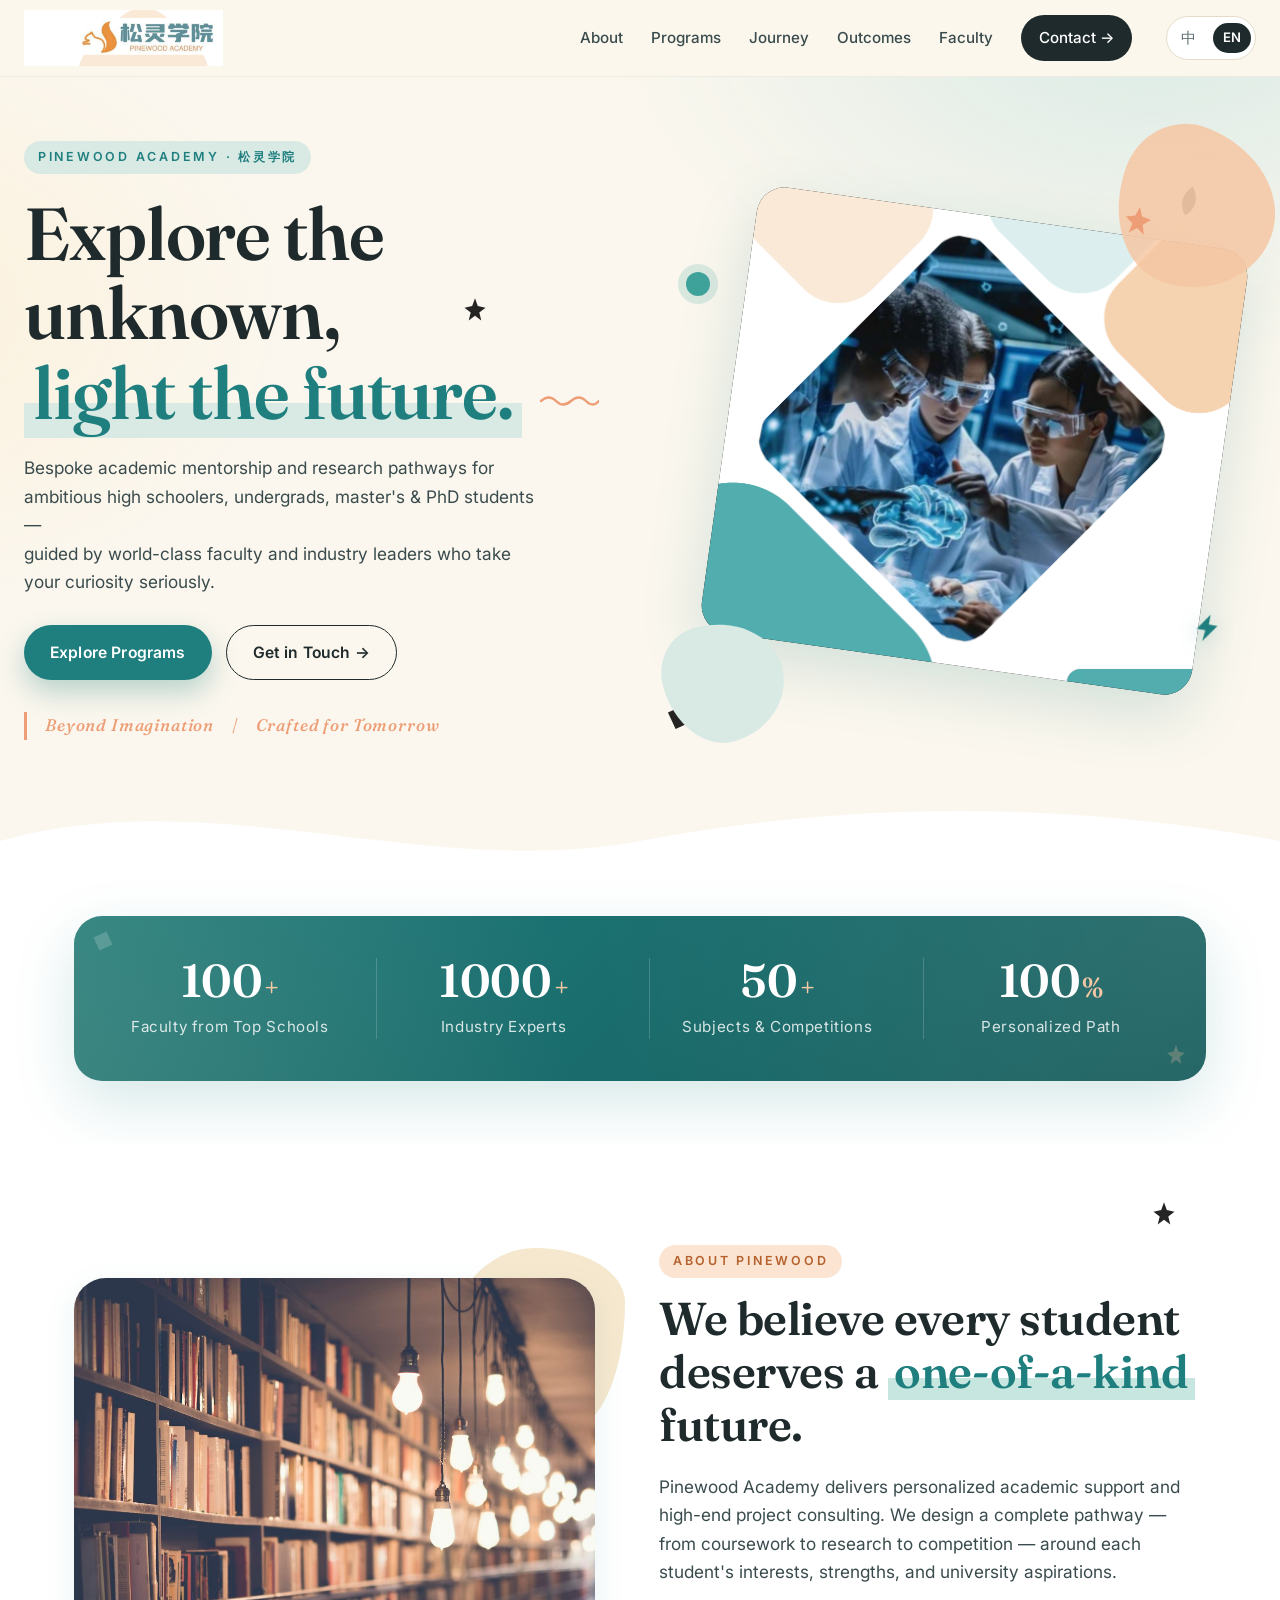
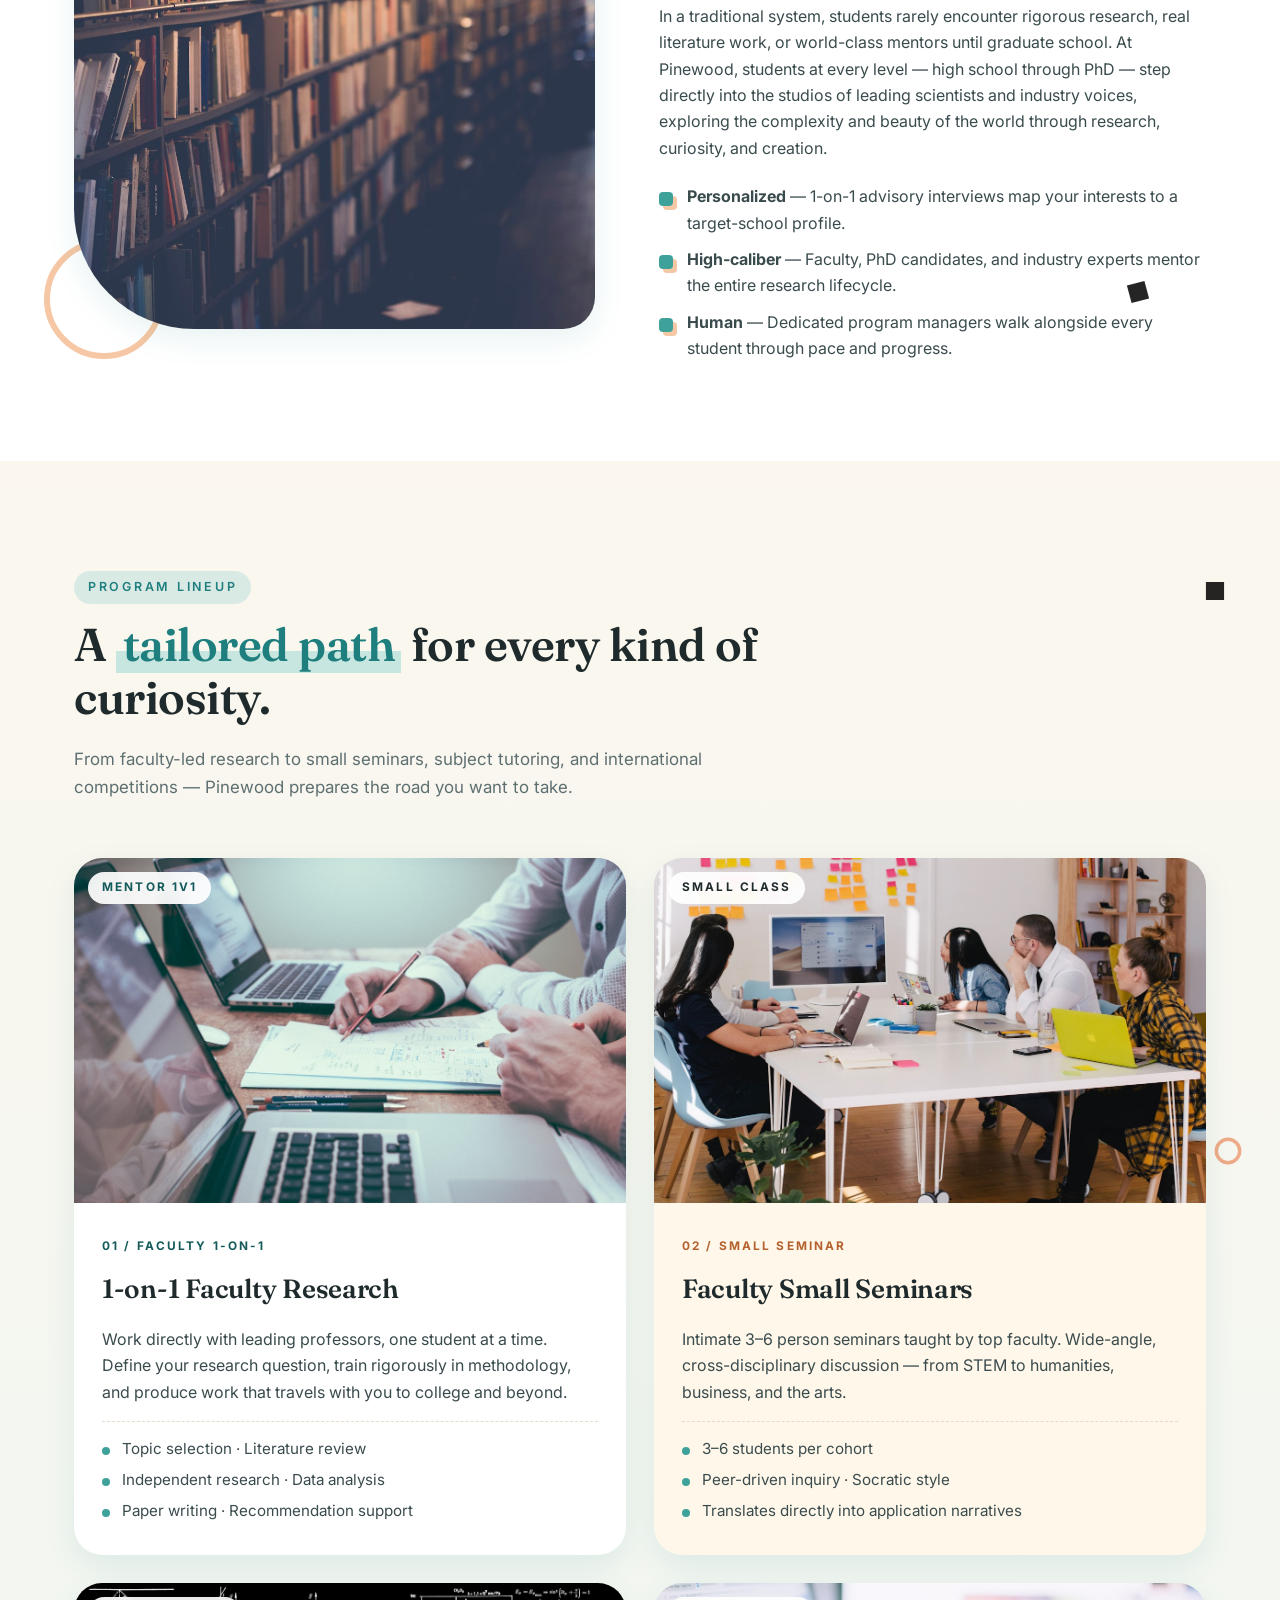
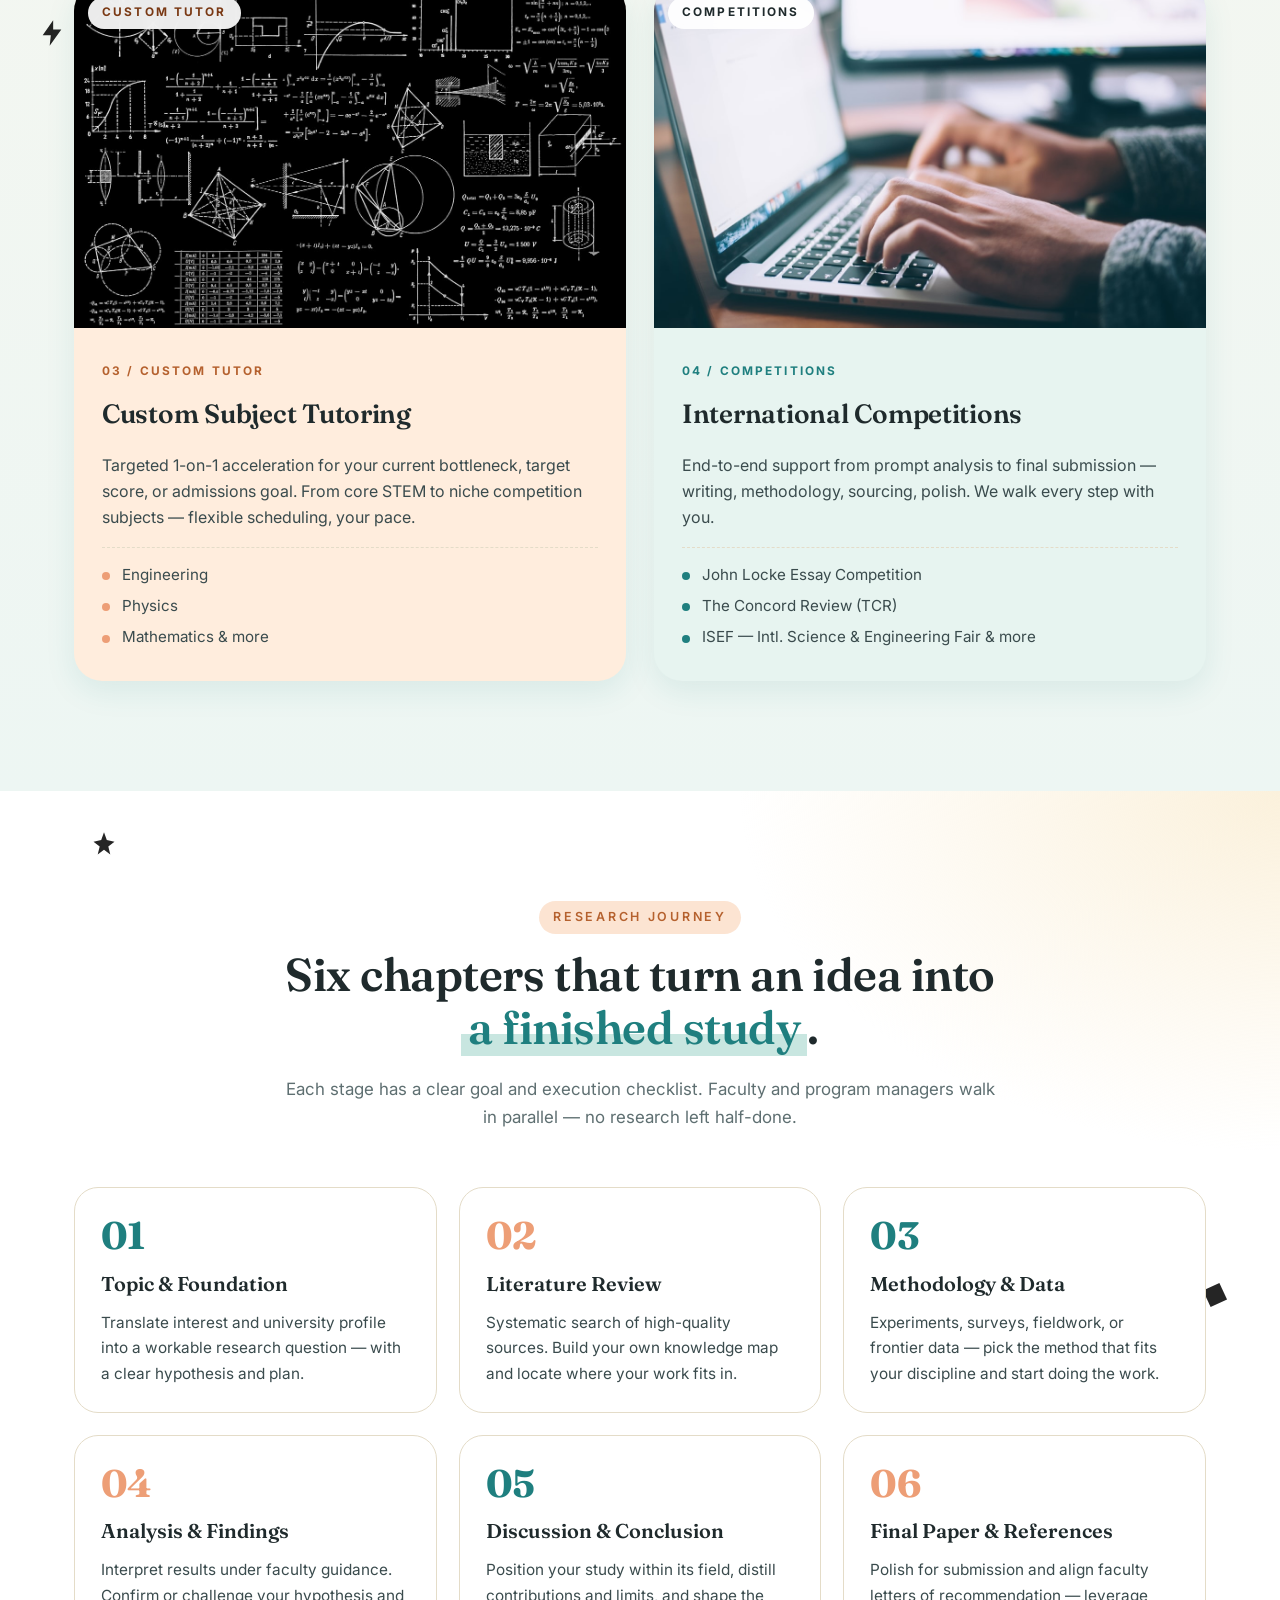
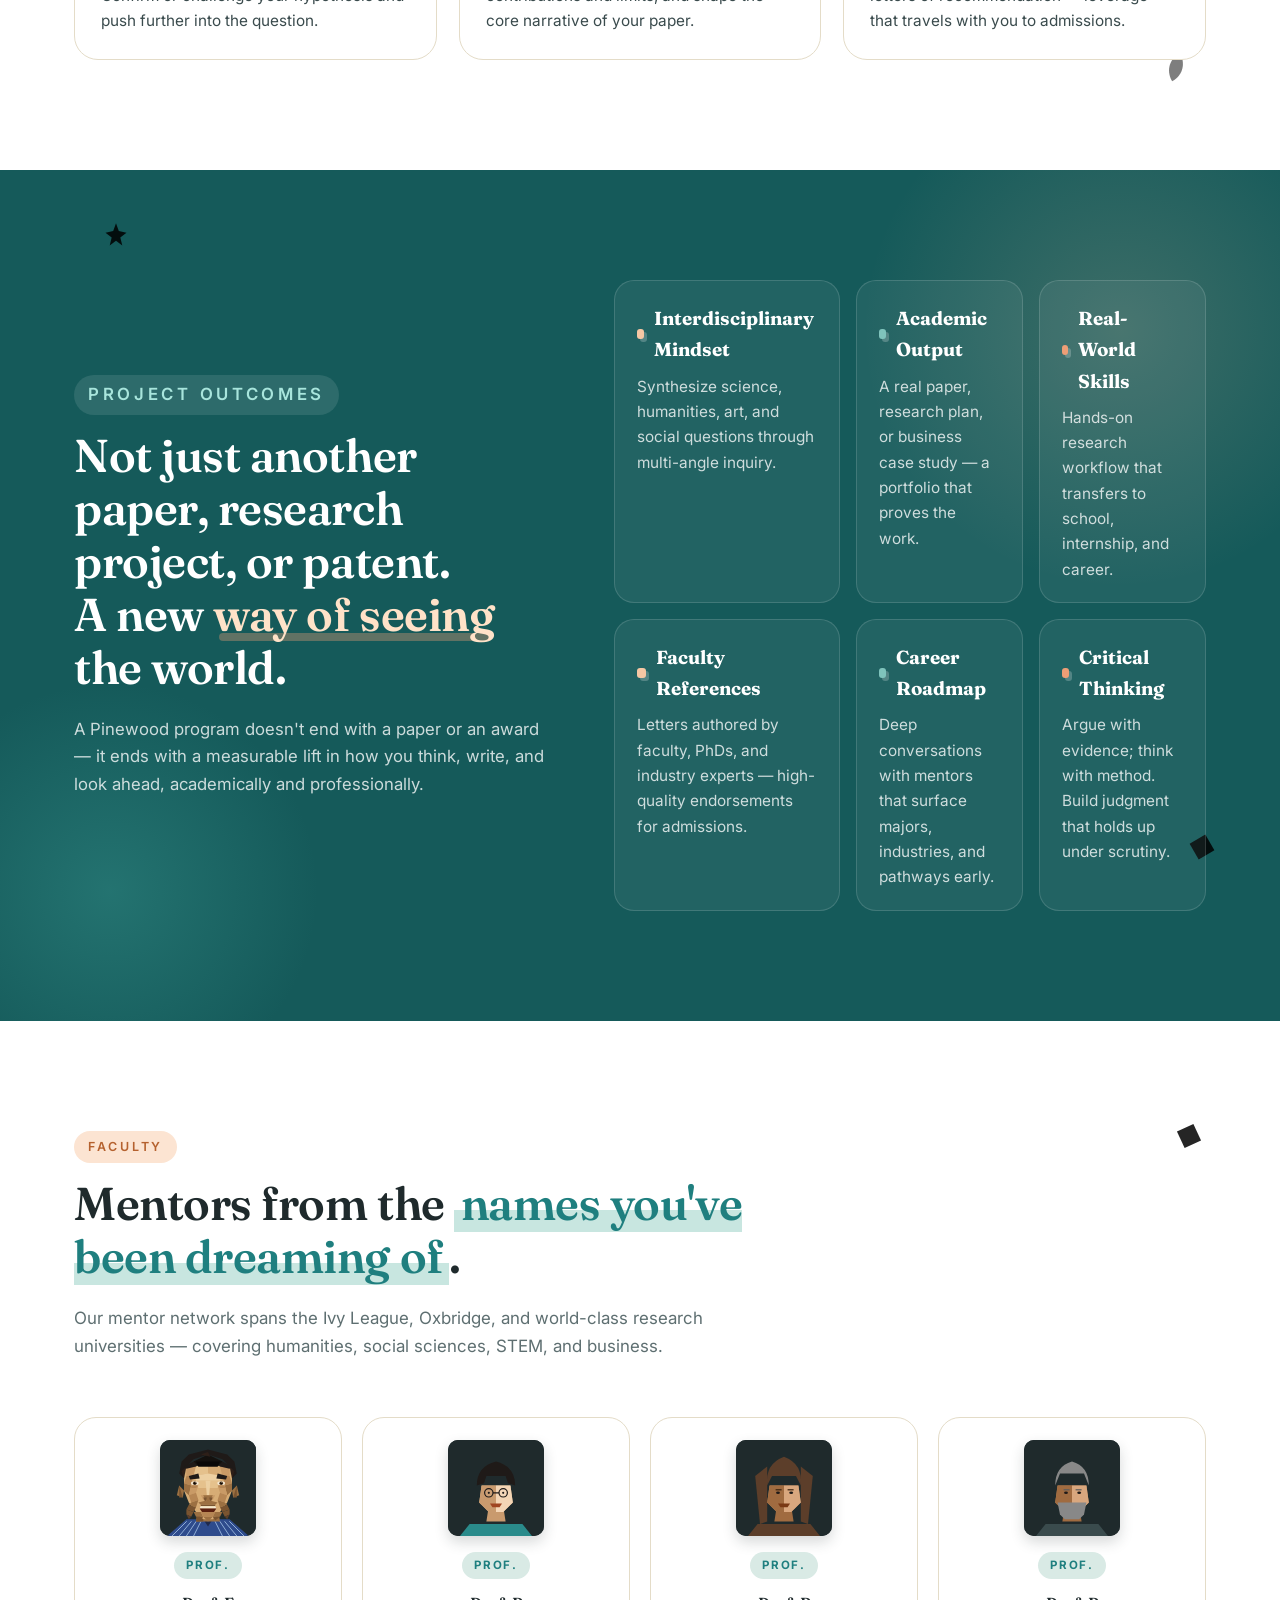
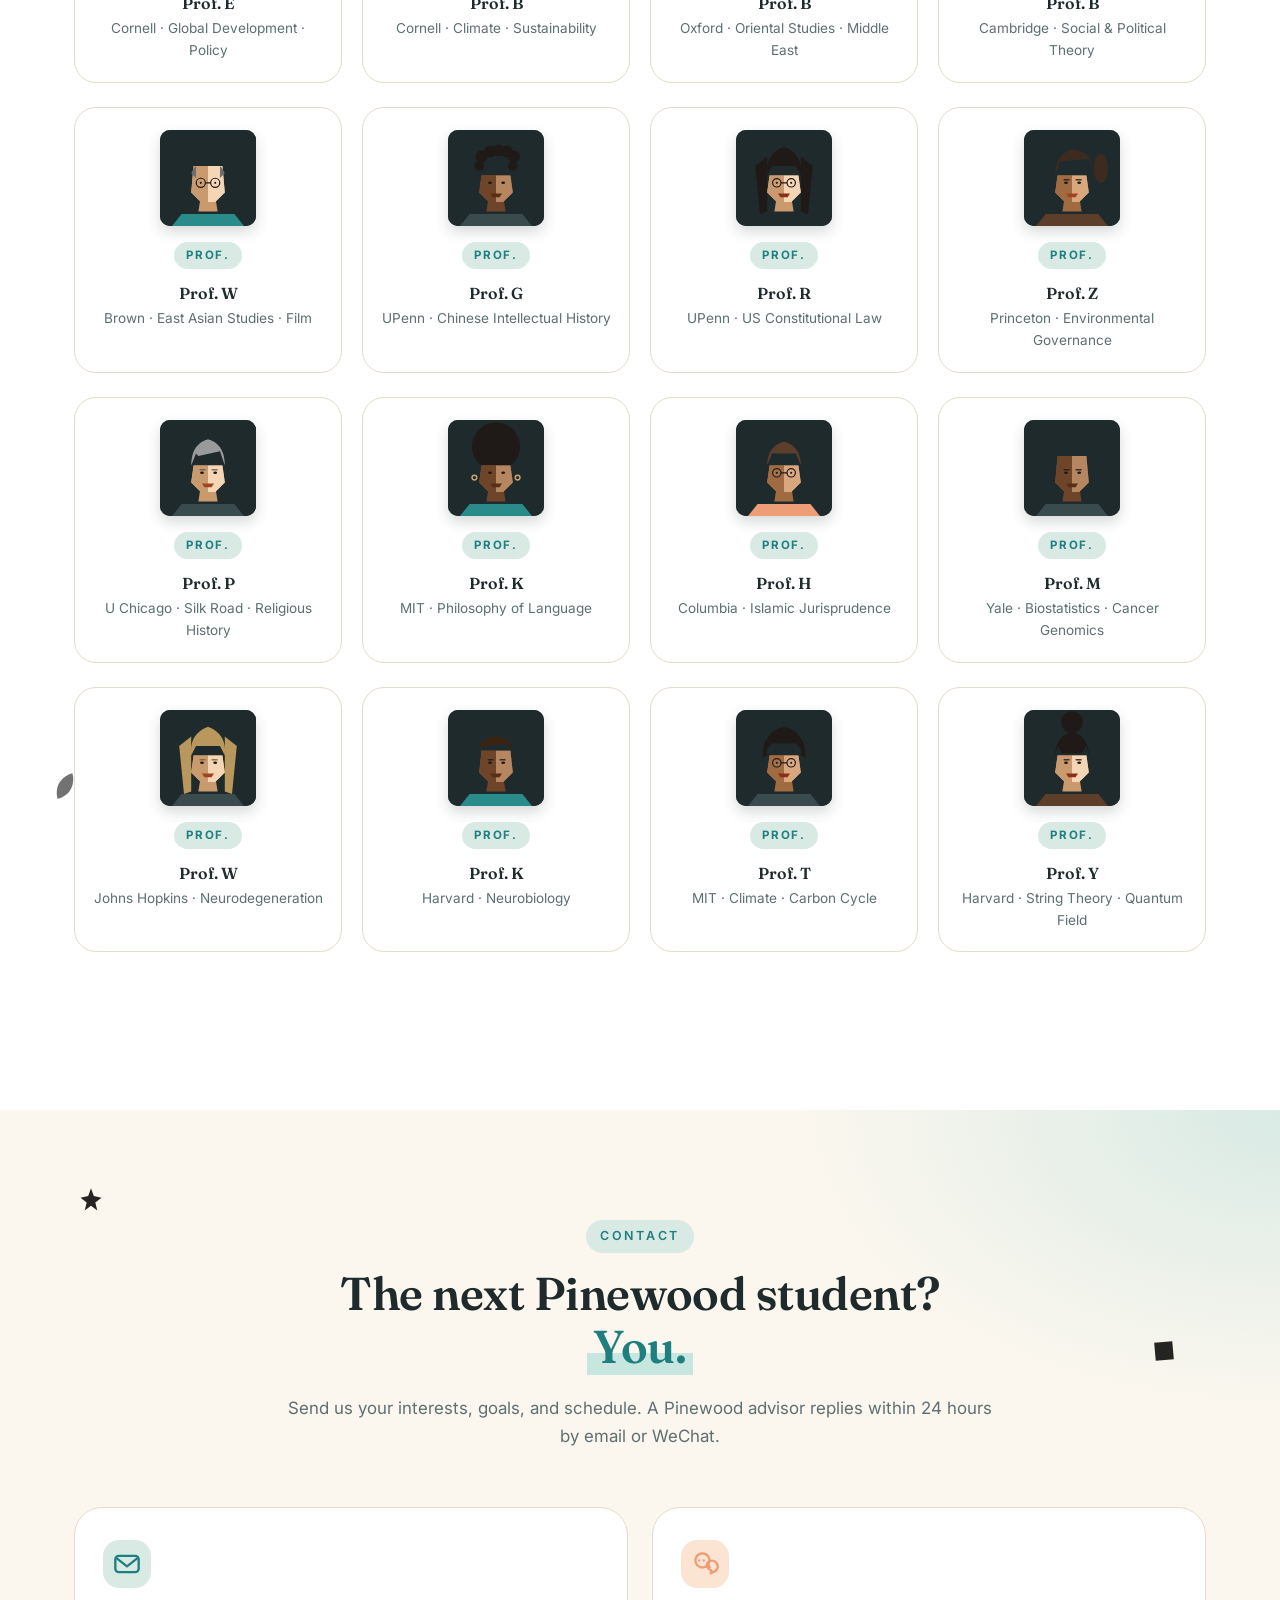
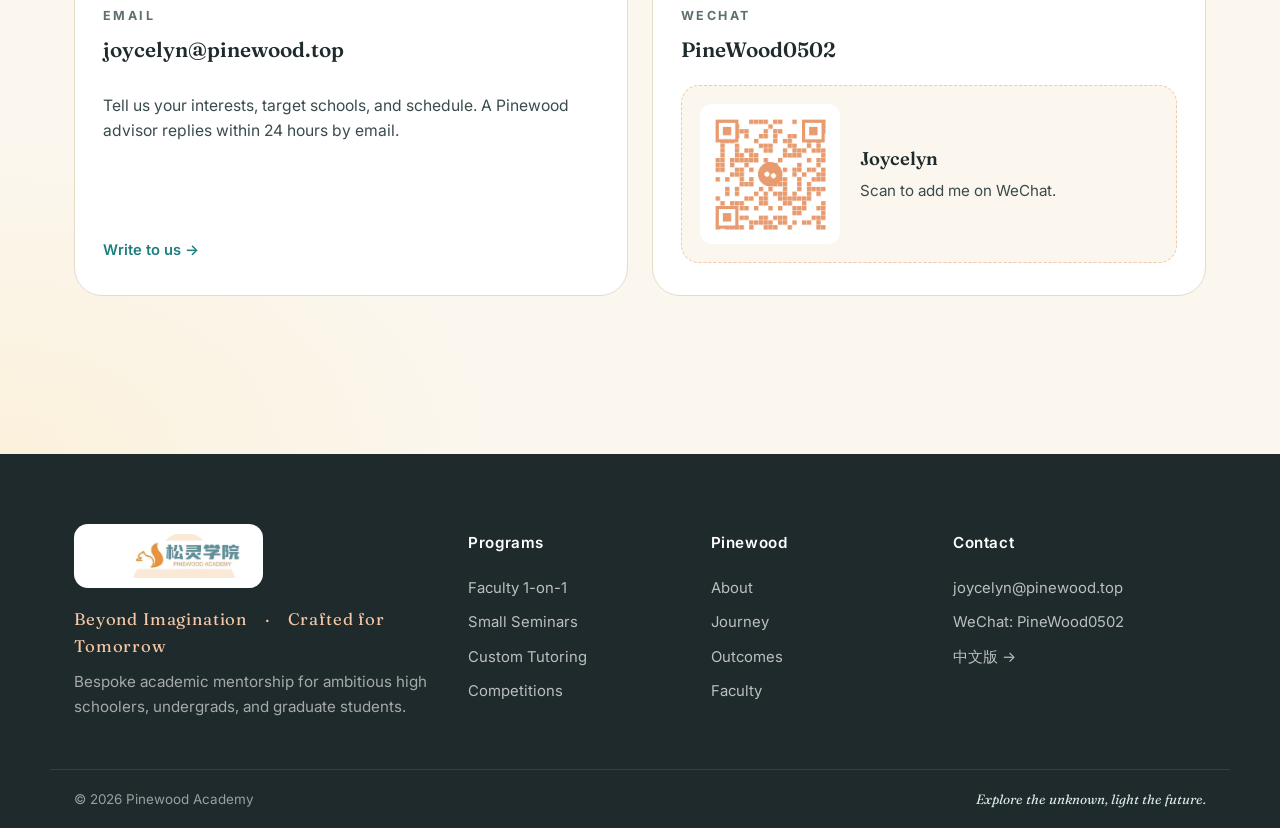
==== commit c63444dc: "Faculty m1: redraw with ~70 polygon facets for refined low-poly portrait (still fictional)" ====
--- a/english.html
+++ b/english.html
@@ -23,7 +23,7 @@
     <symbol id="leaf" viewBox="0 0 24 24"><path d="M3 21 C 3 9, 12 3, 21 3 C 21 12, 15 21, 3 21 Z"/></symbol>
 
     <!-- Cubist-style mentor portraits (fictional, original geometric faces) -->
-    <symbol id="m1" viewBox="0 0 80 80"><rect width="80" height="80" fill="#1F2A2C"/><polygon points="10,80 18,70 62,70 70,80" fill="#3A4B4D"/><ellipse cx="40" cy="14" rx="14" ry="9" fill="#3D2B1F"/><polygon points="26,30 28,20 40,14 52,20 54,30 50,38 30,38" fill="#3D2B1F"/><polygon points="34,55 46,55 48,68 32,68" fill="#C99A6E"/><polygon points="28,38 52,38 54,52 46,60 34,60 26,52" fill="#E0B68A"/><polygon points="40,38 52,38 54,52 46,60 40,60" fill="#F4D5B5"/><polygon points="28,38 40,38 40,60 34,60 26,52" fill="#C99A6E"/><rect x="33" y="41" width="5" height="1" fill="#1F1A18"/><rect x="43" y="41" width="5" height="1" fill="#1F1A18"/><ellipse cx="35" cy="44" rx="1.6" ry="1" fill="#1F1A18"/><ellipse cx="46" cy="44" rx="1.6" ry="1" fill="#1F1A18"/><polygon points="35,53 45,53 43,56 37,56" fill="#B5612E"/><circle cx="25" cy="50" r="1.6" fill="#C9A46B"/><circle cx="55" cy="50" r="1.6" fill="#C9A46B"/></symbol>
+    <symbol id="m1" viewBox="0 0 80 80"><rect width="80" height="80" fill="#1F2A2C"/><polygon points="6,80 22,66 58,66 74,80" fill="#2E4B8C"/><g stroke="#A8C5E8" stroke-width="0.8" opacity="0.85" stroke-linecap="round"><line x1="22" y1="68" x2="10" y2="80"/><line x1="26" y1="68" x2="16" y2="80"/><line x1="30" y1="68" x2="22" y2="80"/><line x1="34" y1="68" x2="28" y2="80"/><line x1="46" y1="68" x2="52" y2="80"/><line x1="50" y1="68" x2="58" y2="80"/><line x1="54" y1="68" x2="64" y2="80"/><line x1="58" y1="68" x2="70" y2="80"/></g><polygon points="36,66 40,68 44,66 40,72" fill="#1F2A4D"/><polygon points="32,55 48,55 50,68 30,68" fill="#9C7042"/><polygon points="32,55 38,55 36,68 30,68" fill="#7A5430"/><polygon points="18,18 24,12 40,8 56,12 62,18 64,28 60,32 58,22 52,16 40,12 28,16 22,22 20,32 16,28" fill="#1F1A18"/><polygon points="20,32 22,22 18,26" fill="#2E1F18"/><polygon points="60,32 58,22 62,26" fill="#2E1F18"/><polygon points="22,22 58,22 60,32 60,42 56,52 50,60 44,66 36,66 30,60 24,52 20,42 20,32" fill="#D7AC75"/><polygon points="22,22 30,22 28,30 22,30" fill="#C99A66"/><polygon points="30,22 40,18 40,28 28,30" fill="#E5C18C"/><polygon points="40,18 50,22 52,30 40,28" fill="#D7AC75"/><polygon points="50,22 58,22 58,30 52,30" fill="#C99A66"/><polygon points="28,30 40,28 52,30 50,34 30,34" fill="#EDD0A2"/><polygon points="22,30 28,30 26,38 20,36" fill="#B68654"/><polygon points="20,36 26,38 24,46 20,42" fill="#9C7042"/><polygon points="28,30 30,34 32,38 26,38" fill="#D7AC75"/><polygon points="26,38 32,38 30,44 24,46" fill="#C99A66"/><polygon points="58,30 52,30 54,38 60,36" fill="#B68654"/><polygon points="60,36 54,38 56,46 60,42" fill="#9C7042"/><polygon points="52,30 50,34 48,38 54,38" fill="#D7AC75"/><polygon points="54,38 48,38 50,44 56,46" fill="#C99A66"/><polygon points="30,34 50,34 48,40 32,40" fill="#E5C18C"/><polygon points="32,40 48,40 46,46 34,46" fill="#D7AC75"/><polygon points="34,46 46,46 44,50 36,50" fill="#C99A66"/><polygon points="38,34 42,34 41,46 39,46" fill="#EDD0A2"/><polygon points="36,46 44,46 42,50 40,52 38,50" fill="#9C7042"/><polygon points="36,48 39,48 38,52" fill="#7A5430"/><polygon points="44,48 41,48 42,52" fill="#7A5430"/><polygon points="24,30 32,28 33,32 25,33" fill="#1F1A18"/><polygon points="48,28 56,30 55,33 47,32" fill="#1F1A18"/><ellipse cx="29" cy="36" rx="3.2" ry="1.6" fill="#F4E8D4"/><ellipse cx="51" cy="36" rx="3.2" ry="1.6" fill="#F4E8D4"/><circle cx="29" cy="36" r="1.5" fill="#3A2410"/><circle cx="51" cy="36" r="1.5" fill="#3A2410"/><circle cx="29" cy="36" r="0.7" fill="#0A0807"/><circle cx="51" cy="36" r="0.7" fill="#0A0807"/><circle cx="29.4" cy="35.5" r="0.3" fill="#F4E8D4"/><circle cx="51.4" cy="35.5" r="0.3" fill="#F4E8D4"/><polygon points="26,38 32,38 30,40 26,40" fill="#B68654"/><polygon points="48,38 54,38 54,40 50,40" fill="#B68654"/><polygon points="24,46 30,44 32,50 26,52" fill="#B68654"/><polygon points="26,52 32,50 30,56 24,54" fill="#9C7042"/><polygon points="24,54 30,56 28,60 22,58" fill="#7A5430"/><polygon points="56,46 50,44 48,50 54,52" fill="#B68654"/><polygon points="54,52 48,50 50,56 56,54" fill="#9C7042"/><polygon points="56,54 50,56 52,60 58,58" fill="#7A5430"/><polygon points="32,52 40,50 48,52 46,54 34,54" fill="#9C7042"/><polygon points="34,54 46,54 46,55 34,55" fill="#7A5430"/><polygon points="34,55 46,55 47,57 33,57" fill="#F4E8D4"/><polygon points="34,55 46,55 45,56 35,56" fill="#EDDDB8"/><polygon points="33,57 47,57 45,60 35,60" fill="#5A2010"/><polygon points="35,60 45,60 42,61 38,61" fill="#3A1408"/><polygon points="28,60 34,60 36,64 30,64" fill="#9C7042"/><polygon points="34,60 46,60 44,64 36,64" fill="#B68654"/><polygon points="46,60 52,60 50,64 44,64" fill="#9C7042"/><polygon points="30,64 36,64 34,67" fill="#7A5430"/><polygon points="36,64 44,64 40,68" fill="#9C7042"/><polygon points="44,64 50,64 46,67" fill="#7A5430"/><polygon points="22,58 28,60 26,64 22,62" fill="#7A5430"/><polygon points="22,62 26,64 24,66" fill="#5C3E2A"/><polygon points="58,58 52,60 54,64 58,62" fill="#7A5430"/><polygon points="58,62 54,64 56,66" fill="#5C3E2A"/><polygon points="16,38 20,42 19,48 14,46" fill="#9C7042"/><polygon points="16,38 19,48 16,48" fill="#7A5430"/><polygon points="64,38 60,42 61,48 66,46" fill="#9C7042"/><polygon points="64,38 61,48 64,48" fill="#7A5430"/><polygon points="20,22 28,18 34,16 30,22 22,24" fill="#1F1A18"/><polygon points="60,22 52,18 46,16 50,22 58,24" fill="#1F1A18"/><polygon points="28,18 40,12 52,18 48,22 32,22" fill="#14110E"/><polygon points="32,22 48,22 50,18 30,18" fill="#0A0807"/><polygon points="34,12 40,10 42,14" fill="#2E1F18"/></symbol>
     <symbol id="m2" viewBox="0 0 80 80"><rect width="80" height="80" fill="#1F2A2C"/><polygon points="10,80 18,70 62,70 70,80" fill="#2A8B8B"/><polygon points="34,55 46,55 48,68 32,68" fill="#C99A6E"/><polygon points="28,38 52,38 54,52 46,60 34,60 26,52" fill="#E0B68A"/><polygon points="40,38 52,38 54,52 46,60 40,60" fill="#F4D5B5"/><polygon points="28,38 40,38 40,60 34,60 26,52" fill="#C99A6E"/><path d="M24 38 Q 24 22 40 18 Q 56 22 56 38 L 50 36 L 48 30 L 32 30 L 30 36 Z" fill="#1F1A18"/><g stroke="#1F1A18" stroke-width="1" fill="rgba(255,255,255,0.05)"><circle cx="34" cy="44" r="3.5"/><circle cx="46" cy="44" r="3.5"/><line x1="37.5" y1="44" x2="42.5" y2="44"/></g><circle cx="34" cy="44" r="0.9" fill="#1F1A18"/><circle cx="46" cy="44" r="0.9" fill="#1F1A18"/><polygon points="35,53 45,53 43,56 37,56" fill="#A04420"/></symbol>
     <symbol id="m3" viewBox="0 0 80 80"><rect width="80" height="80" fill="#1F2A2C"/><polygon points="10,80 18,70 62,70 70,80" fill="#5C3E2A"/><polygon points="20,70 16,30 26,22 26,68" fill="#5C3E2A"/><polygon points="60,70 64,30 54,22 54,68" fill="#5C3E2A"/><polygon points="34,55 46,55 48,68 32,68" fill="#A06B40"/><polygon points="28,38 52,38 54,52 46,60 34,60 26,52" fill="#C28858"/><polygon points="40,38 52,38 54,52 46,60 40,60" fill="#D9A77E"/><polygon points="28,38 40,38 40,60 34,60 26,52" fill="#A06B40"/><path d="M26 38 Q 24 20 40 14 Q 56 20 54 38 L 50 30 L 30 30 Z" fill="#5C3E2A"/><rect x="33" y="41" width="5" height="1" fill="#3A2410"/><rect x="43" y="41" width="5" height="1" fill="#3A2410"/><ellipse cx="35" cy="44" rx="1.6" ry="1" fill="#1F1A18"/><ellipse cx="46" cy="44" rx="1.6" ry="1" fill="#1F1A18"/><polygon points="35,53 45,53 43,56 37,56" fill="#7A3914"/></symbol>
     <symbol id="m4" viewBox="0 0 80 80"><rect width="80" height="80" fill="#1F2A2C"/><polygon points="10,80 18,70 62,70 70,80" fill="#3A4B4D"/><polygon points="34,55 46,55 48,68 32,68" fill="#A06B40"/><polygon points="28,38 52,38 54,52 46,60 34,60 26,52" fill="#C28858"/><polygon points="40,38 52,38 54,52 46,60 40,60" fill="#D9A77E"/><polygon points="28,38 40,38 40,60 34,60 26,52" fill="#A06B40"/><path d="M26 38 Q 26 22 40 18 Q 54 22 54 38 L 50 28 L 30 28 Z" fill="#888888"/><polygon points="28,52 52,52 50,62 46,66 34,66 30,62" fill="#888888"/><ellipse cx="35" cy="44" rx="1.6" ry="1" fill="#1F1A18"/><ellipse cx="46" cy="44" rx="1.6" ry="1" fill="#1F1A18"/><rect x="33" y="41" width="5" height="1" fill="#5C5C5C"/><rect x="43" y="41" width="5" height="1" fill="#5C5C5C"/></symbol>
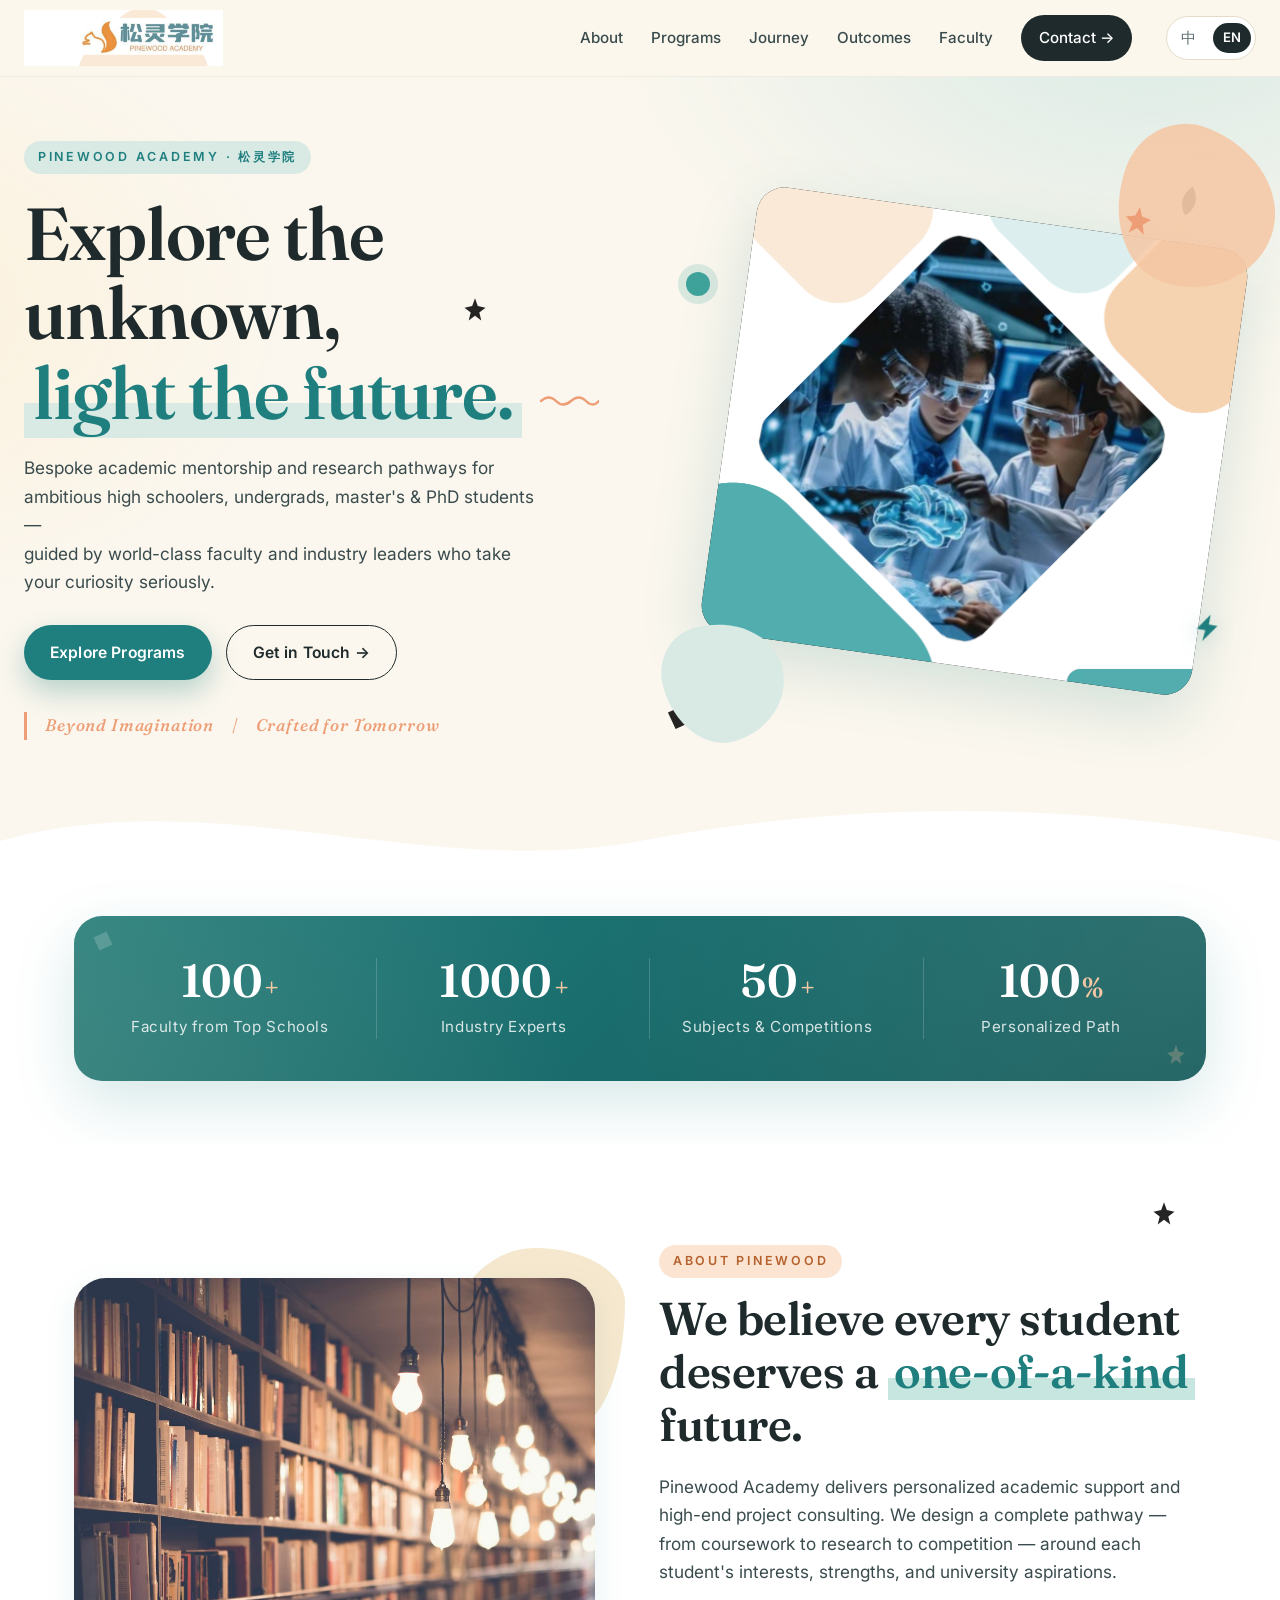
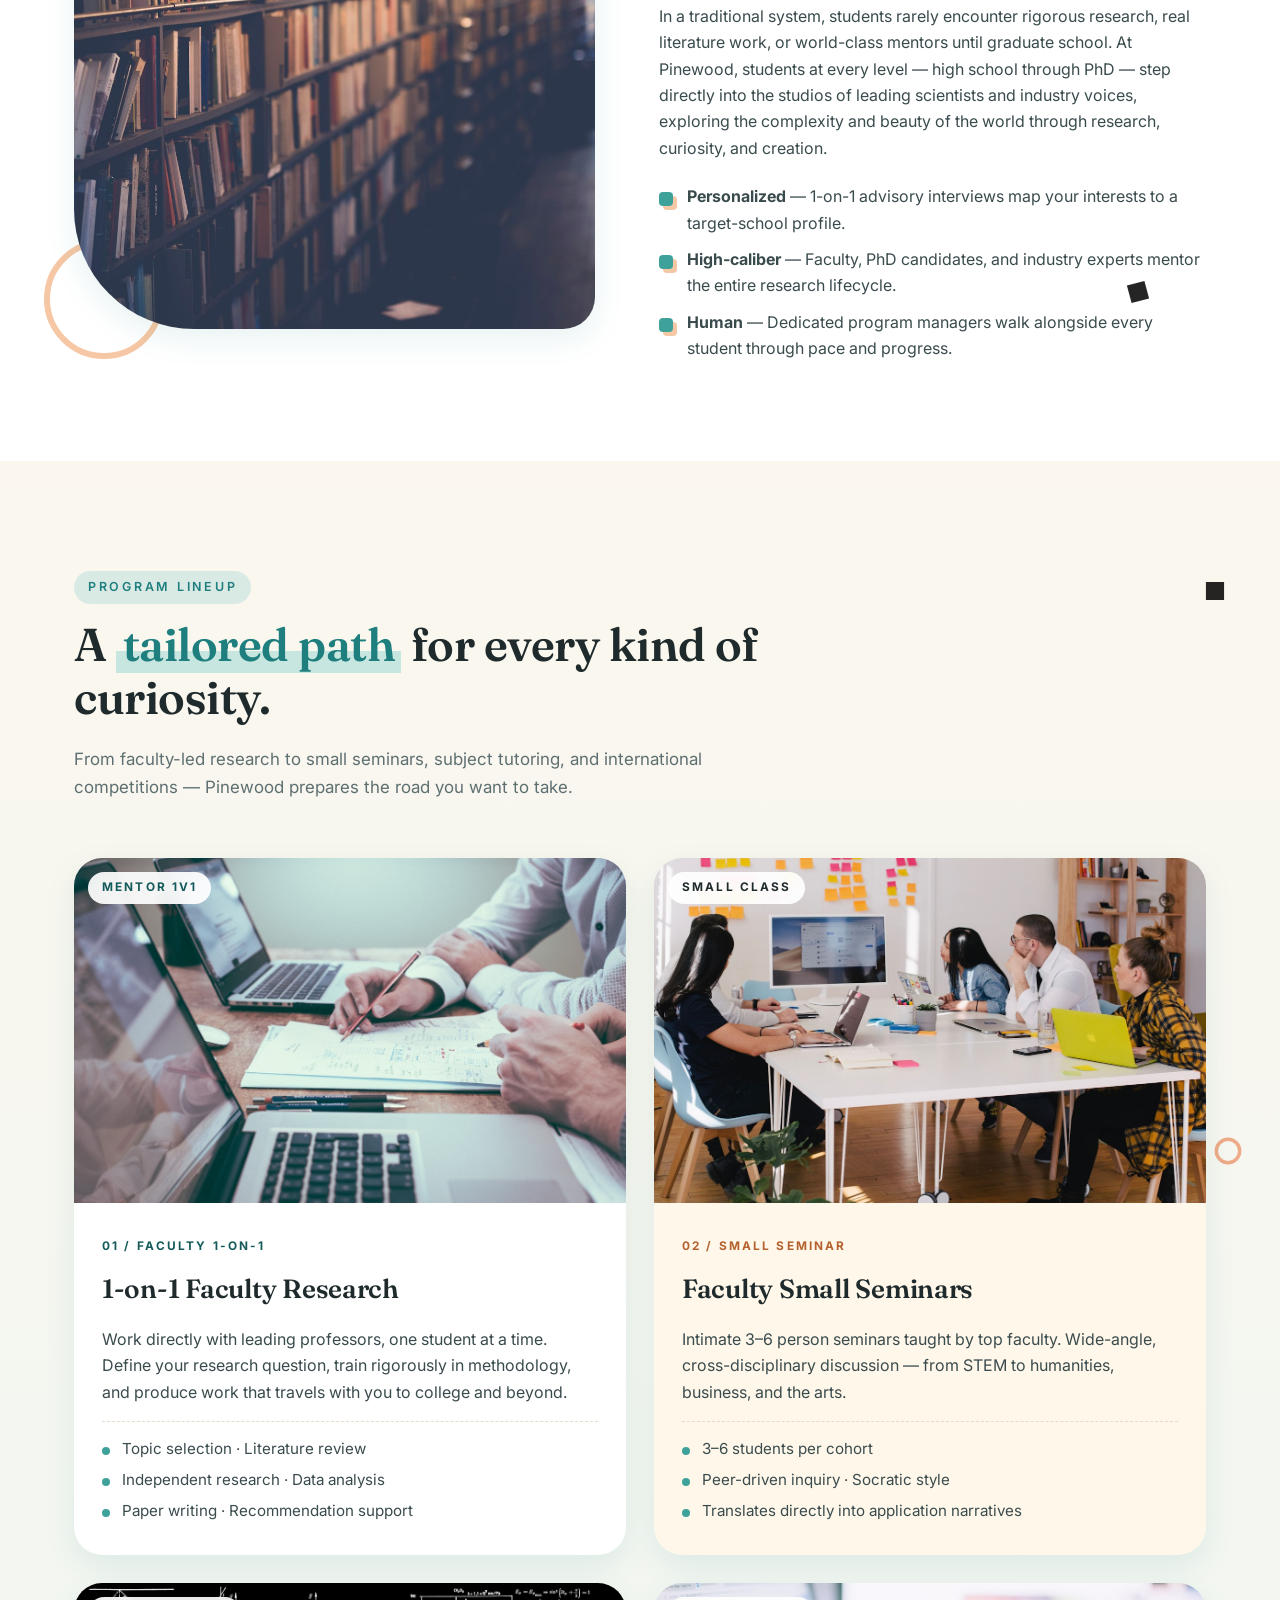
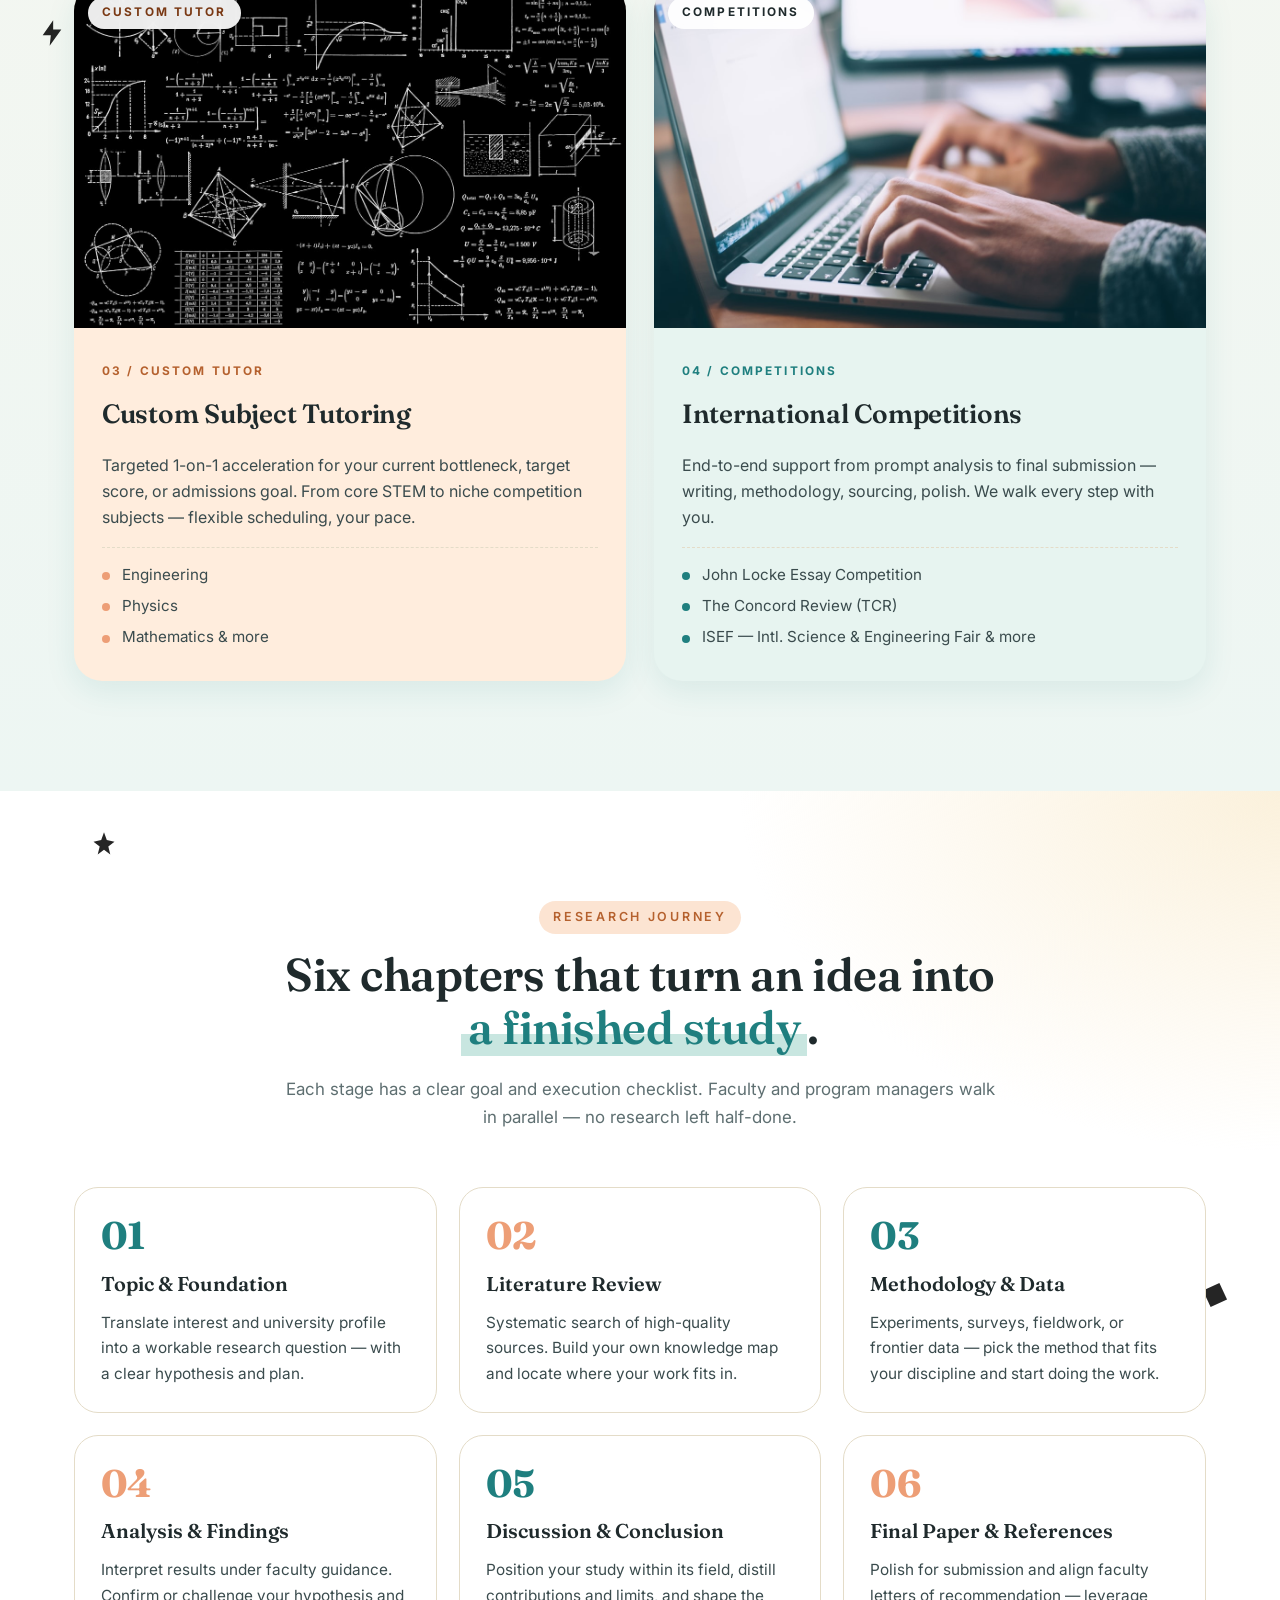
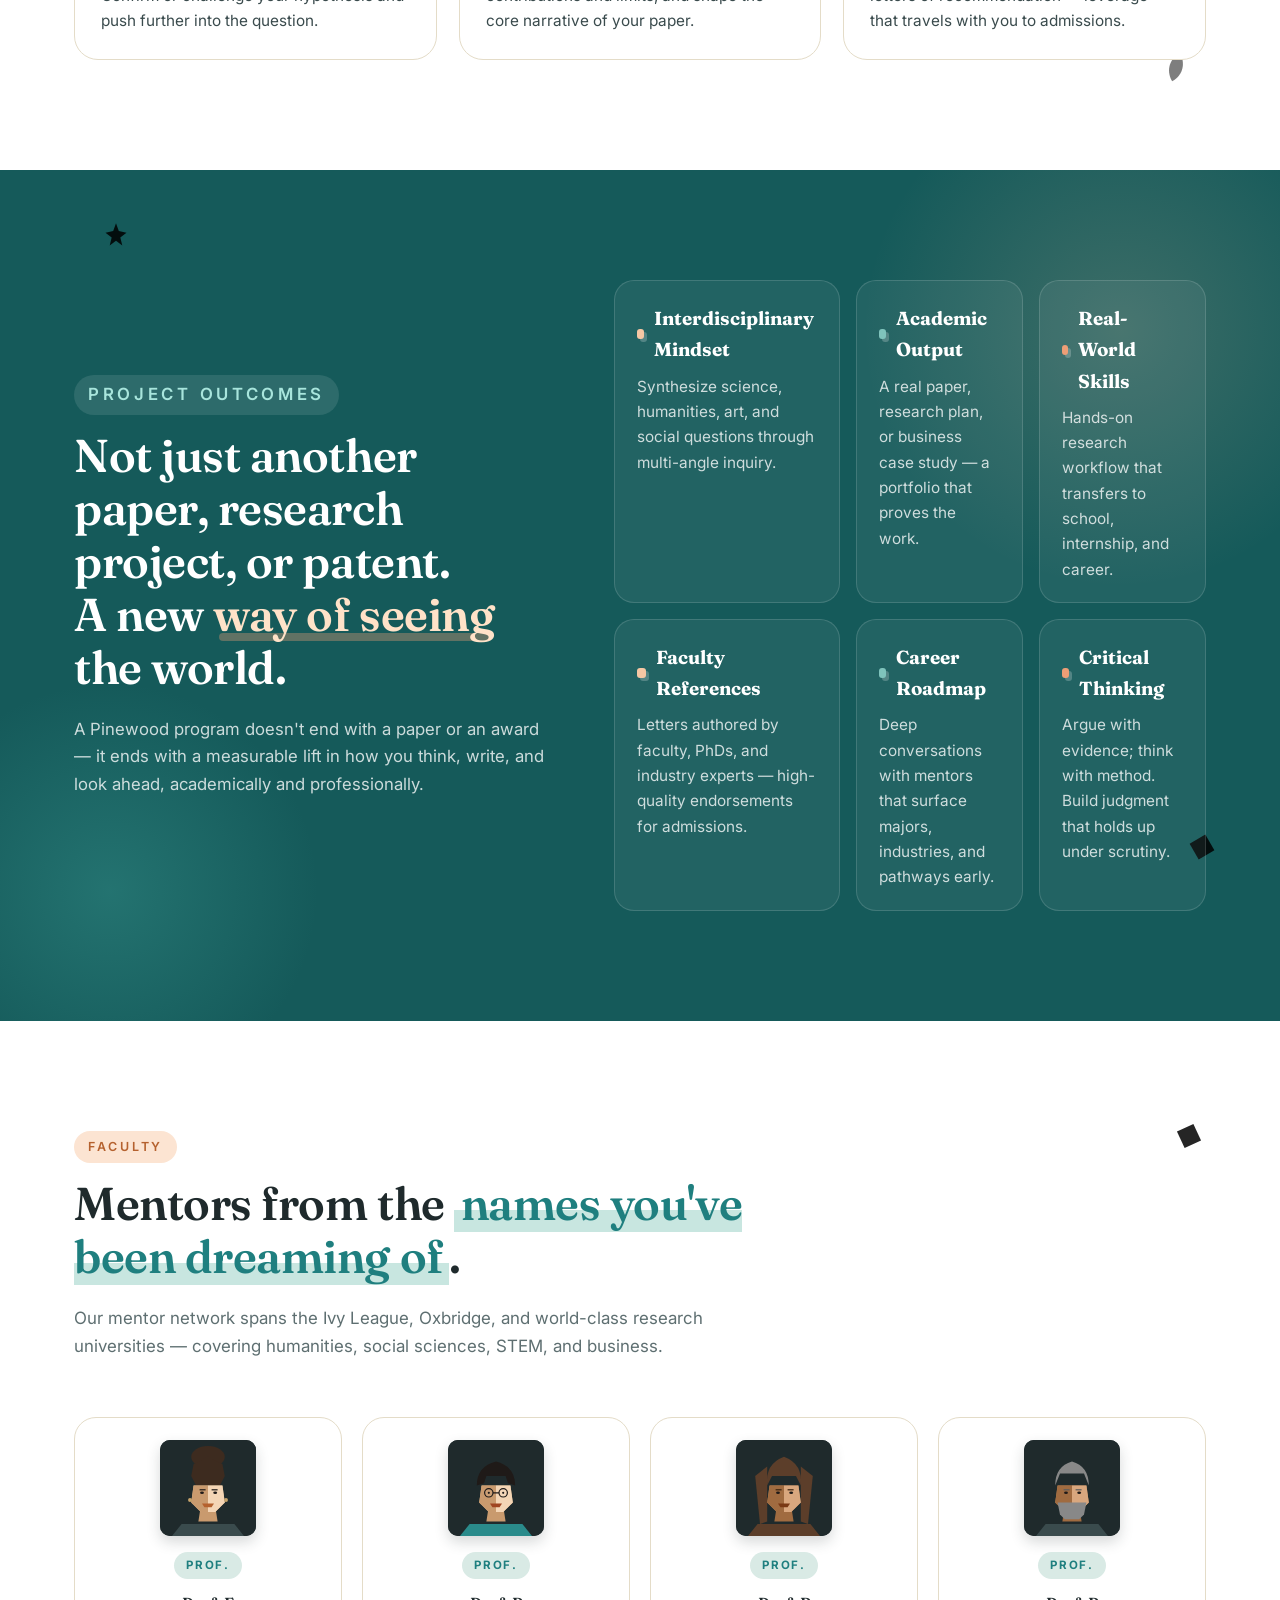
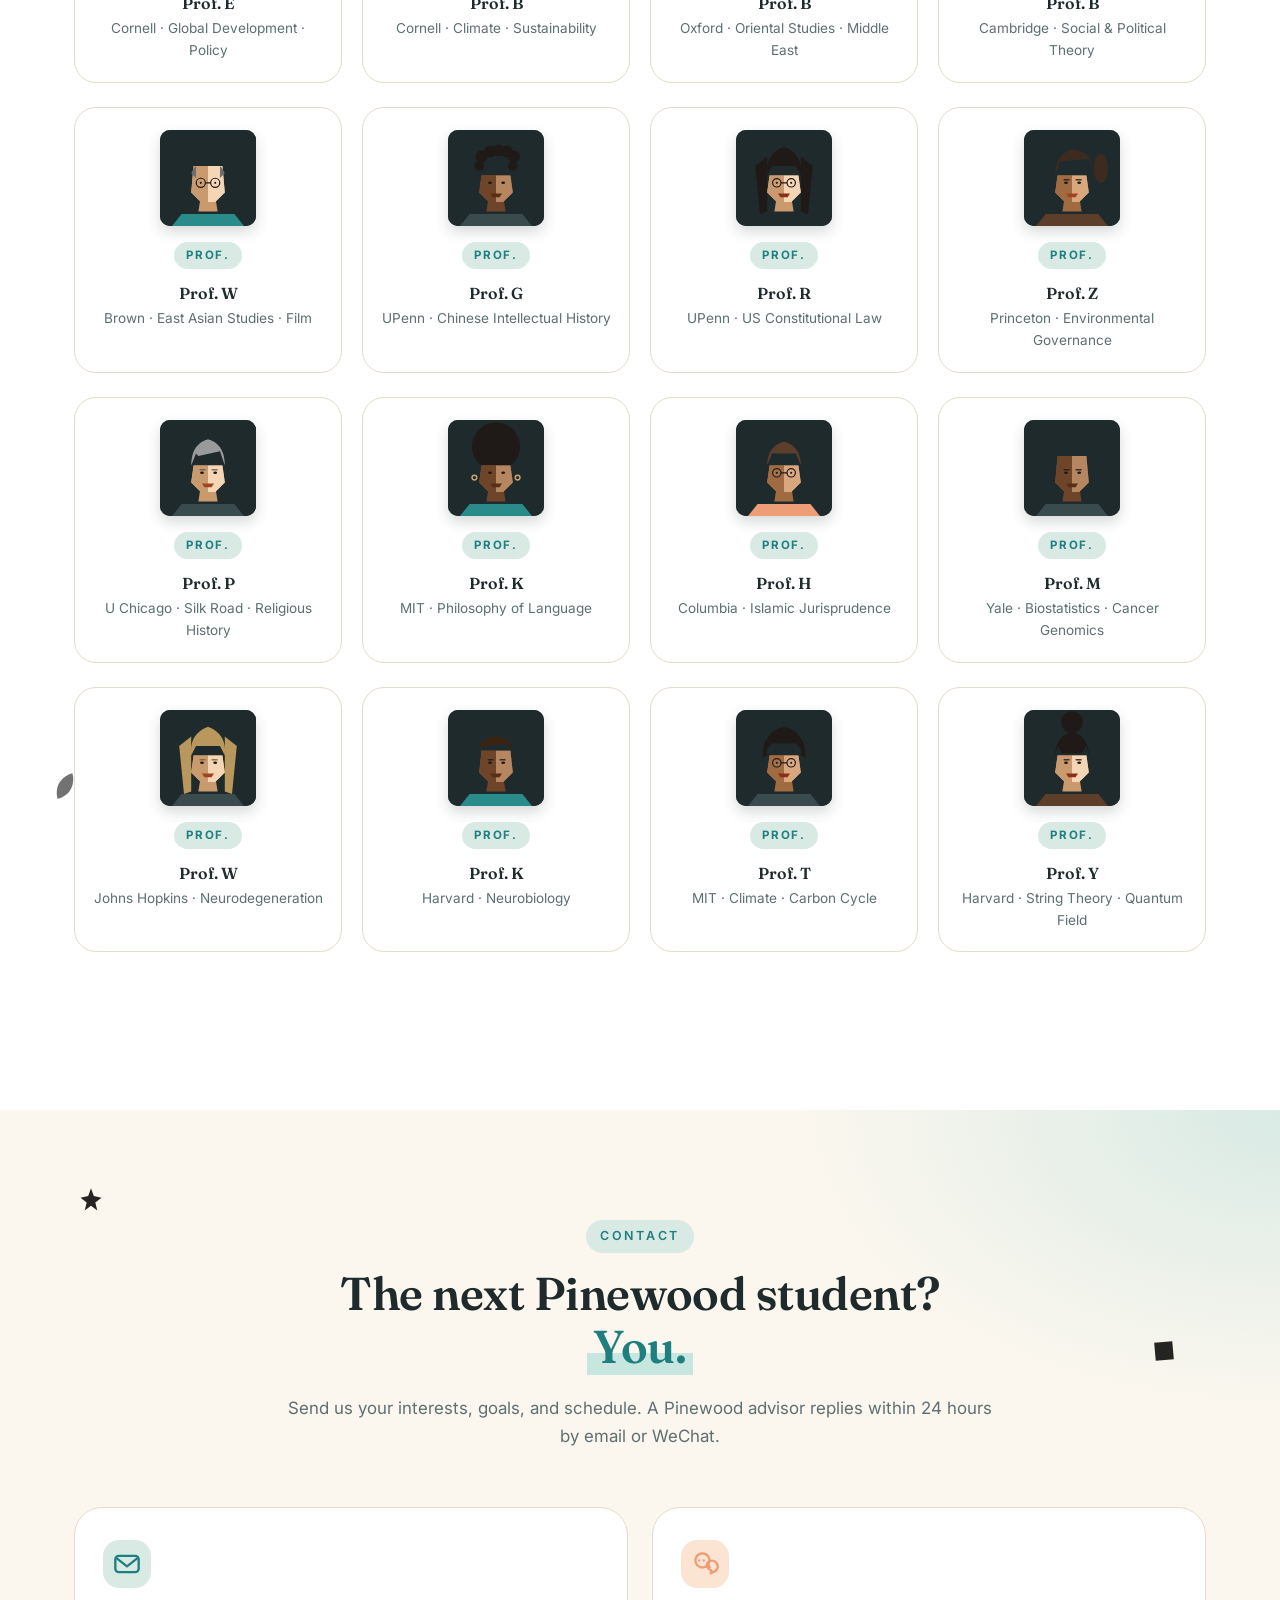
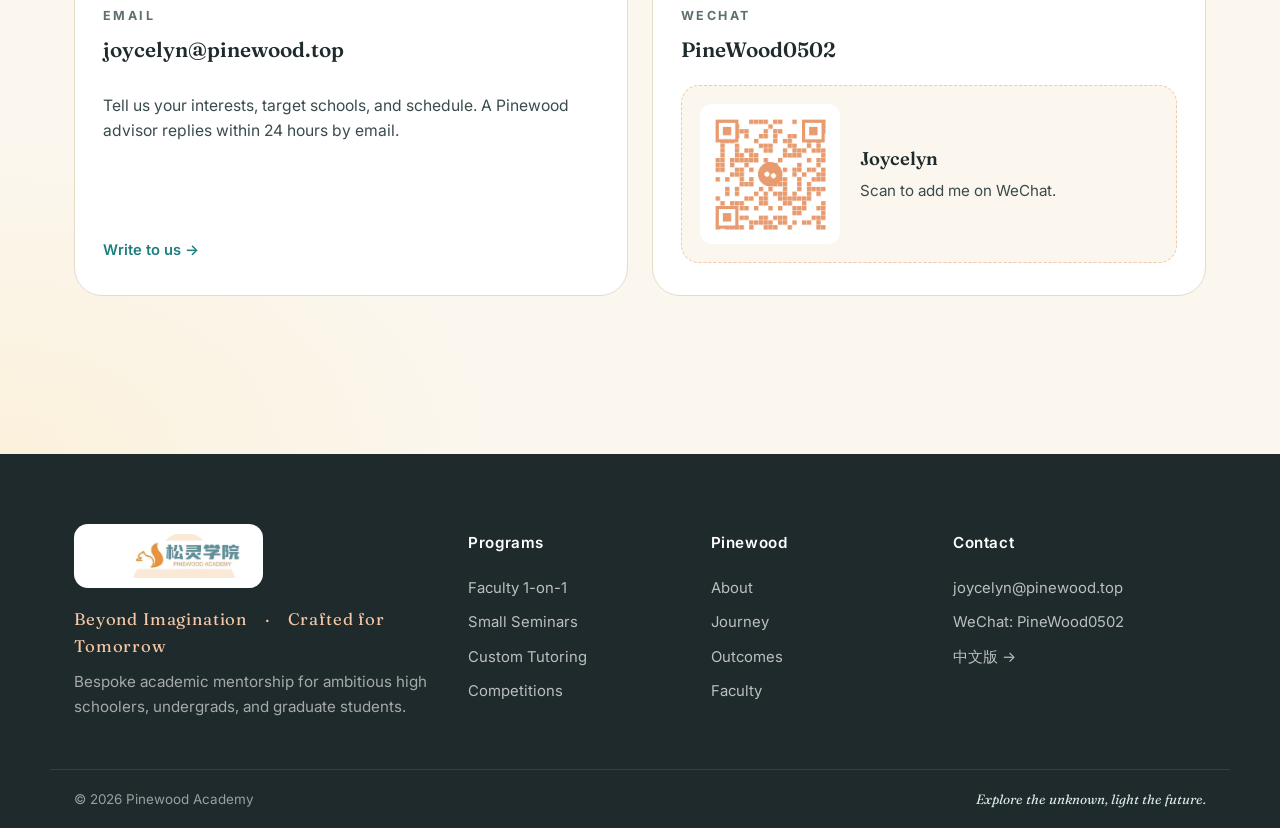
==== commit 8f7f0f54: "Revert "Faculty m1: redraw with ~70 polygon facets for refined low-poly portrait (still fictional)" " ====
--- a/english.html
+++ b/english.html
@@ -23,7 +23,7 @@
     <symbol id="leaf" viewBox="0 0 24 24"><path d="M3 21 C 3 9, 12 3, 21 3 C 21 12, 15 21, 3 21 Z"/></symbol>
 
     <!-- Cubist-style mentor portraits (fictional, original geometric faces) -->
-    <symbol id="m1" viewBox="0 0 80 80"><rect width="80" height="80" fill="#1F2A2C"/><polygon points="6,80 22,66 58,66 74,80" fill="#2E4B8C"/><g stroke="#A8C5E8" stroke-width="0.8" opacity="0.85" stroke-linecap="round"><line x1="22" y1="68" x2="10" y2="80"/><line x1="26" y1="68" x2="16" y2="80"/><line x1="30" y1="68" x2="22" y2="80"/><line x1="34" y1="68" x2="28" y2="80"/><line x1="46" y1="68" x2="52" y2="80"/><line x1="50" y1="68" x2="58" y2="80"/><line x1="54" y1="68" x2="64" y2="80"/><line x1="58" y1="68" x2="70" y2="80"/></g><polygon points="36,66 40,68 44,66 40,72" fill="#1F2A4D"/><polygon points="32,55 48,55 50,68 30,68" fill="#9C7042"/><polygon points="32,55 38,55 36,68 30,68" fill="#7A5430"/><polygon points="18,18 24,12 40,8 56,12 62,18 64,28 60,32 58,22 52,16 40,12 28,16 22,22 20,32 16,28" fill="#1F1A18"/><polygon points="20,32 22,22 18,26" fill="#2E1F18"/><polygon points="60,32 58,22 62,26" fill="#2E1F18"/><polygon points="22,22 58,22 60,32 60,42 56,52 50,60 44,66 36,66 30,60 24,52 20,42 20,32" fill="#D7AC75"/><polygon points="22,22 30,22 28,30 22,30" fill="#C99A66"/><polygon points="30,22 40,18 40,28 28,30" fill="#E5C18C"/><polygon points="40,18 50,22 52,30 40,28" fill="#D7AC75"/><polygon points="50,22 58,22 58,30 52,30" fill="#C99A66"/><polygon points="28,30 40,28 52,30 50,34 30,34" fill="#EDD0A2"/><polygon points="22,30 28,30 26,38 20,36" fill="#B68654"/><polygon points="20,36 26,38 24,46 20,42" fill="#9C7042"/><polygon points="28,30 30,34 32,38 26,38" fill="#D7AC75"/><polygon points="26,38 32,38 30,44 24,46" fill="#C99A66"/><polygon points="58,30 52,30 54,38 60,36" fill="#B68654"/><polygon points="60,36 54,38 56,46 60,42" fill="#9C7042"/><polygon points="52,30 50,34 48,38 54,38" fill="#D7AC75"/><polygon points="54,38 48,38 50,44 56,46" fill="#C99A66"/><polygon points="30,34 50,34 48,40 32,40" fill="#E5C18C"/><polygon points="32,40 48,40 46,46 34,46" fill="#D7AC75"/><polygon points="34,46 46,46 44,50 36,50" fill="#C99A66"/><polygon points="38,34 42,34 41,46 39,46" fill="#EDD0A2"/><polygon points="36,46 44,46 42,50 40,52 38,50" fill="#9C7042"/><polygon points="36,48 39,48 38,52" fill="#7A5430"/><polygon points="44,48 41,48 42,52" fill="#7A5430"/><polygon points="24,30 32,28 33,32 25,33" fill="#1F1A18"/><polygon points="48,28 56,30 55,33 47,32" fill="#1F1A18"/><ellipse cx="29" cy="36" rx="3.2" ry="1.6" fill="#F4E8D4"/><ellipse cx="51" cy="36" rx="3.2" ry="1.6" fill="#F4E8D4"/><circle cx="29" cy="36" r="1.5" fill="#3A2410"/><circle cx="51" cy="36" r="1.5" fill="#3A2410"/><circle cx="29" cy="36" r="0.7" fill="#0A0807"/><circle cx="51" cy="36" r="0.7" fill="#0A0807"/><circle cx="29.4" cy="35.5" r="0.3" fill="#F4E8D4"/><circle cx="51.4" cy="35.5" r="0.3" fill="#F4E8D4"/><polygon points="26,38 32,38 30,40 26,40" fill="#B68654"/><polygon points="48,38 54,38 54,40 50,40" fill="#B68654"/><polygon points="24,46 30,44 32,50 26,52" fill="#B68654"/><polygon points="26,52 32,50 30,56 24,54" fill="#9C7042"/><polygon points="24,54 30,56 28,60 22,58" fill="#7A5430"/><polygon points="56,46 50,44 48,50 54,52" fill="#B68654"/><polygon points="54,52 48,50 50,56 56,54" fill="#9C7042"/><polygon points="56,54 50,56 52,60 58,58" fill="#7A5430"/><polygon points="32,52 40,50 48,52 46,54 34,54" fill="#9C7042"/><polygon points="34,54 46,54 46,55 34,55" fill="#7A5430"/><polygon points="34,55 46,55 47,57 33,57" fill="#F4E8D4"/><polygon points="34,55 46,55 45,56 35,56" fill="#EDDDB8"/><polygon points="33,57 47,57 45,60 35,60" fill="#5A2010"/><polygon points="35,60 45,60 42,61 38,61" fill="#3A1408"/><polygon points="28,60 34,60 36,64 30,64" fill="#9C7042"/><polygon points="34,60 46,60 44,64 36,64" fill="#B68654"/><polygon points="46,60 52,60 50,64 44,64" fill="#9C7042"/><polygon points="30,64 36,64 34,67" fill="#7A5430"/><polygon points="36,64 44,64 40,68" fill="#9C7042"/><polygon points="44,64 50,64 46,67" fill="#7A5430"/><polygon points="22,58 28,60 26,64 22,62" fill="#7A5430"/><polygon points="22,62 26,64 24,66" fill="#5C3E2A"/><polygon points="58,58 52,60 54,64 58,62" fill="#7A5430"/><polygon points="58,62 54,64 56,66" fill="#5C3E2A"/><polygon points="16,38 20,42 19,48 14,46" fill="#9C7042"/><polygon points="16,38 19,48 16,48" fill="#7A5430"/><polygon points="64,38 60,42 61,48 66,46" fill="#9C7042"/><polygon points="64,38 61,48 64,48" fill="#7A5430"/><polygon points="20,22 28,18 34,16 30,22 22,24" fill="#1F1A18"/><polygon points="60,22 52,18 46,16 50,22 58,24" fill="#1F1A18"/><polygon points="28,18 40,12 52,18 48,22 32,22" fill="#14110E"/><polygon points="32,22 48,22 50,18 30,18" fill="#0A0807"/><polygon points="34,12 40,10 42,14" fill="#2E1F18"/></symbol>
+    <symbol id="m1" viewBox="0 0 80 80"><rect width="80" height="80" fill="#1F2A2C"/><polygon points="10,80 18,70 62,70 70,80" fill="#3A4B4D"/><ellipse cx="40" cy="14" rx="14" ry="9" fill="#3D2B1F"/><polygon points="26,30 28,20 40,14 52,20 54,30 50,38 30,38" fill="#3D2B1F"/><polygon points="34,55 46,55 48,68 32,68" fill="#C99A6E"/><polygon points="28,38 52,38 54,52 46,60 34,60 26,52" fill="#E0B68A"/><polygon points="40,38 52,38 54,52 46,60 40,60" fill="#F4D5B5"/><polygon points="28,38 40,38 40,60 34,60 26,52" fill="#C99A6E"/><rect x="33" y="41" width="5" height="1" fill="#1F1A18"/><rect x="43" y="41" width="5" height="1" fill="#1F1A18"/><ellipse cx="35" cy="44" rx="1.6" ry="1" fill="#1F1A18"/><ellipse cx="46" cy="44" rx="1.6" ry="1" fill="#1F1A18"/><polygon points="35,53 45,53 43,56 37,56" fill="#B5612E"/><circle cx="25" cy="50" r="1.6" fill="#C9A46B"/><circle cx="55" cy="50" r="1.6" fill="#C9A46B"/></symbol>
     <symbol id="m2" viewBox="0 0 80 80"><rect width="80" height="80" fill="#1F2A2C"/><polygon points="10,80 18,70 62,70 70,80" fill="#2A8B8B"/><polygon points="34,55 46,55 48,68 32,68" fill="#C99A6E"/><polygon points="28,38 52,38 54,52 46,60 34,60 26,52" fill="#E0B68A"/><polygon points="40,38 52,38 54,52 46,60 40,60" fill="#F4D5B5"/><polygon points="28,38 40,38 40,60 34,60 26,52" fill="#C99A6E"/><path d="M24 38 Q 24 22 40 18 Q 56 22 56 38 L 50 36 L 48 30 L 32 30 L 30 36 Z" fill="#1F1A18"/><g stroke="#1F1A18" stroke-width="1" fill="rgba(255,255,255,0.05)"><circle cx="34" cy="44" r="3.5"/><circle cx="46" cy="44" r="3.5"/><line x1="37.5" y1="44" x2="42.5" y2="44"/></g><circle cx="34" cy="44" r="0.9" fill="#1F1A18"/><circle cx="46" cy="44" r="0.9" fill="#1F1A18"/><polygon points="35,53 45,53 43,56 37,56" fill="#A04420"/></symbol>
     <symbol id="m3" viewBox="0 0 80 80"><rect width="80" height="80" fill="#1F2A2C"/><polygon points="10,80 18,70 62,70 70,80" fill="#5C3E2A"/><polygon points="20,70 16,30 26,22 26,68" fill="#5C3E2A"/><polygon points="60,70 64,30 54,22 54,68" fill="#5C3E2A"/><polygon points="34,55 46,55 48,68 32,68" fill="#A06B40"/><polygon points="28,38 52,38 54,52 46,60 34,60 26,52" fill="#C28858"/><polygon points="40,38 52,38 54,52 46,60 40,60" fill="#D9A77E"/><polygon points="28,38 40,38 40,60 34,60 26,52" fill="#A06B40"/><path d="M26 38 Q 24 20 40 14 Q 56 20 54 38 L 50 30 L 30 30 Z" fill="#5C3E2A"/><rect x="33" y="41" width="5" height="1" fill="#3A2410"/><rect x="43" y="41" width="5" height="1" fill="#3A2410"/><ellipse cx="35" cy="44" rx="1.6" ry="1" fill="#1F1A18"/><ellipse cx="46" cy="44" rx="1.6" ry="1" fill="#1F1A18"/><polygon points="35,53 45,53 43,56 37,56" fill="#7A3914"/></symbol>
     <symbol id="m4" viewBox="0 0 80 80"><rect width="80" height="80" fill="#1F2A2C"/><polygon points="10,80 18,70 62,70 70,80" fill="#3A4B4D"/><polygon points="34,55 46,55 48,68 32,68" fill="#A06B40"/><polygon points="28,38 52,38 54,52 46,60 34,60 26,52" fill="#C28858"/><polygon points="40,38 52,38 54,52 46,60 40,60" fill="#D9A77E"/><polygon points="28,38 40,38 40,60 34,60 26,52" fill="#A06B40"/><path d="M26 38 Q 26 22 40 18 Q 54 22 54 38 L 50 28 L 30 28 Z" fill="#888888"/><polygon points="28,52 52,52 50,62 46,66 34,66 30,62" fill="#888888"/><ellipse cx="35" cy="44" rx="1.6" ry="1" fill="#1F1A18"/><ellipse cx="46" cy="44" rx="1.6" ry="1" fill="#1F1A18"/><rect x="33" y="41" width="5" height="1" fill="#5C5C5C"/><rect x="43" y="41" width="5" height="1" fill="#5C5C5C"/></symbol>
